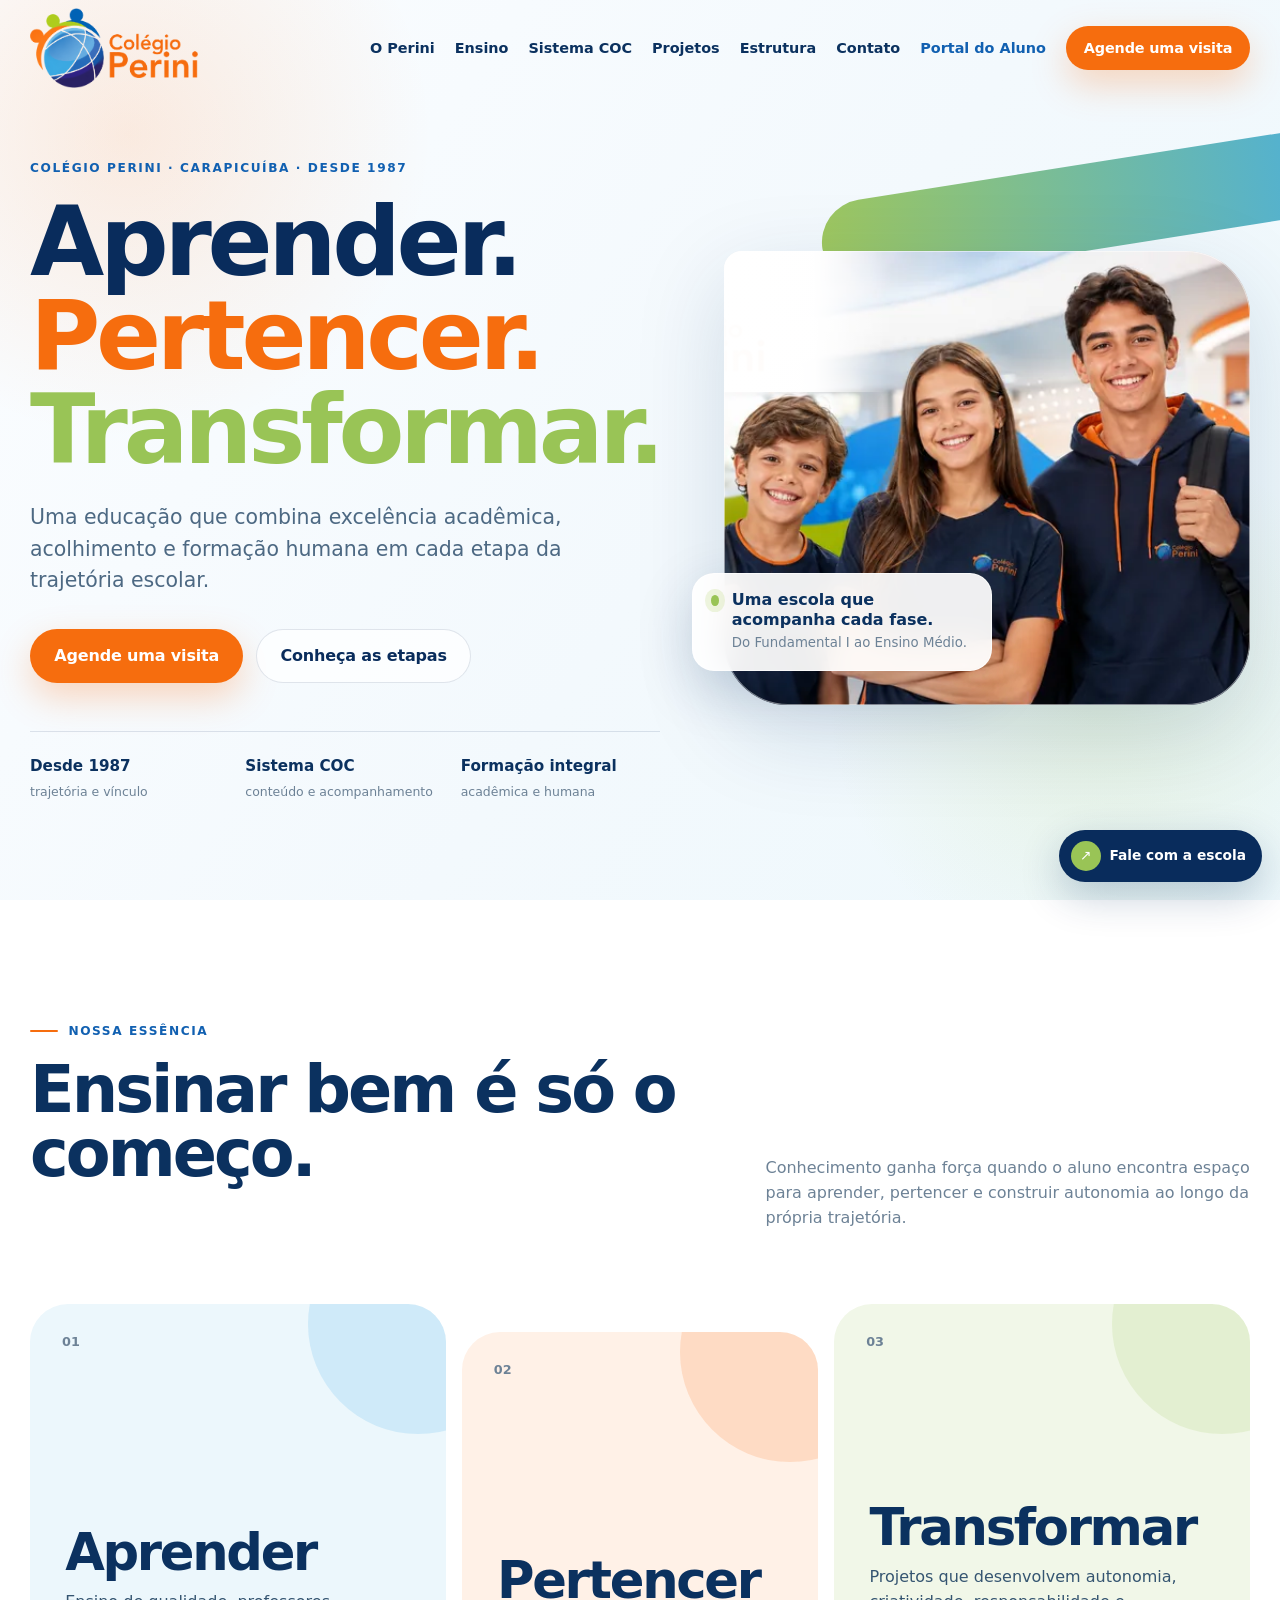
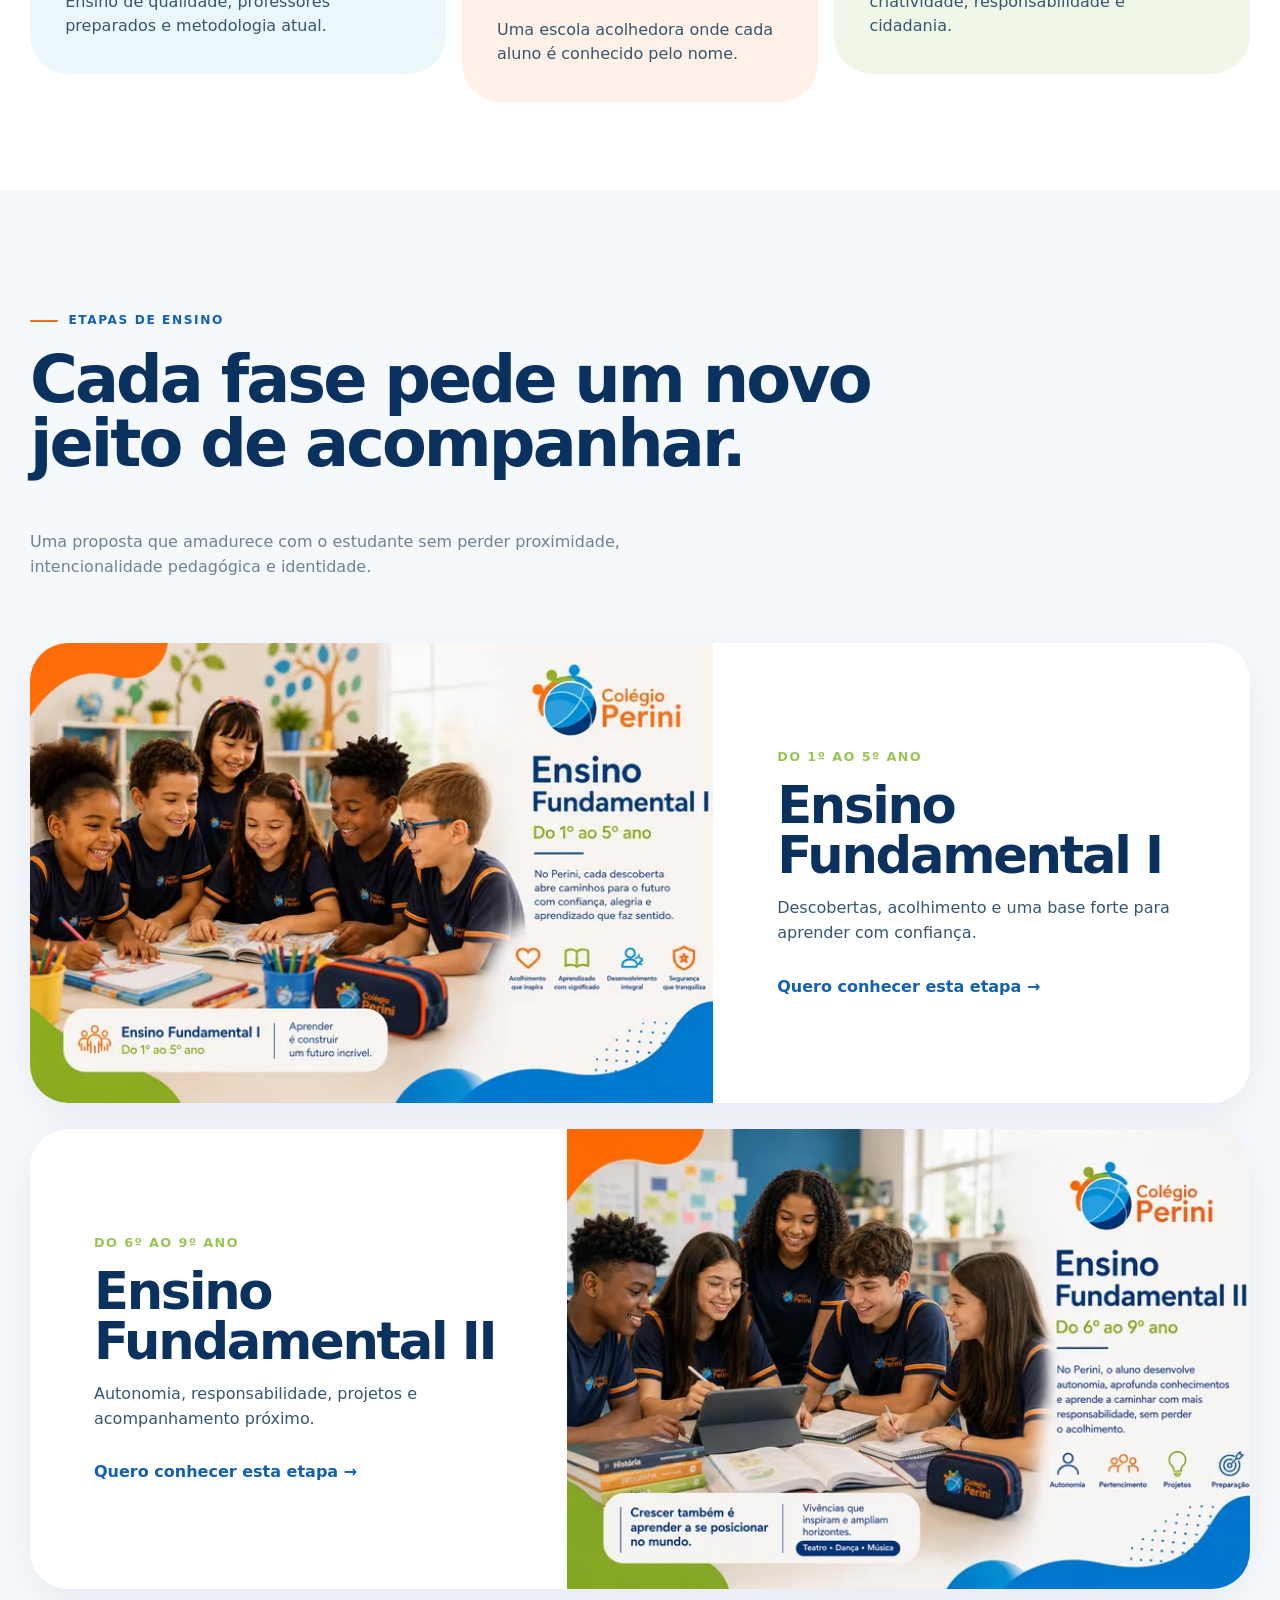
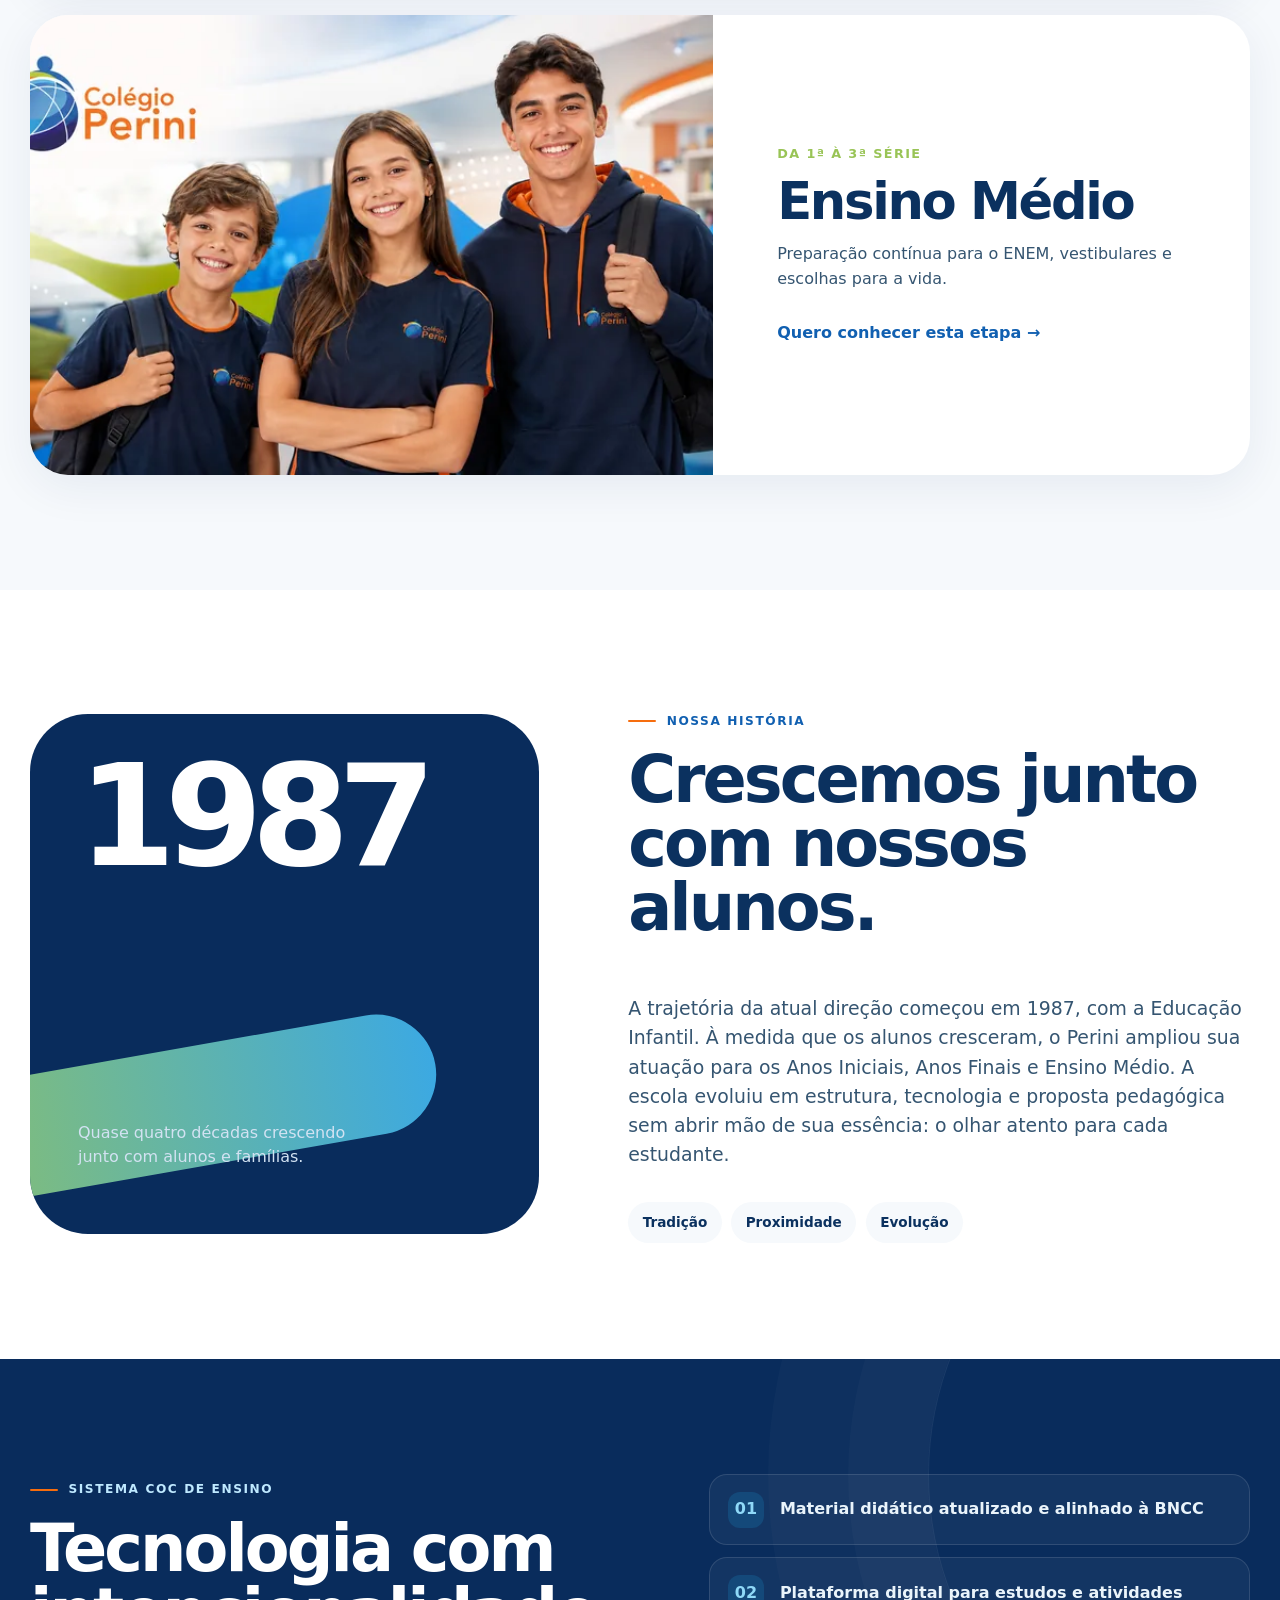
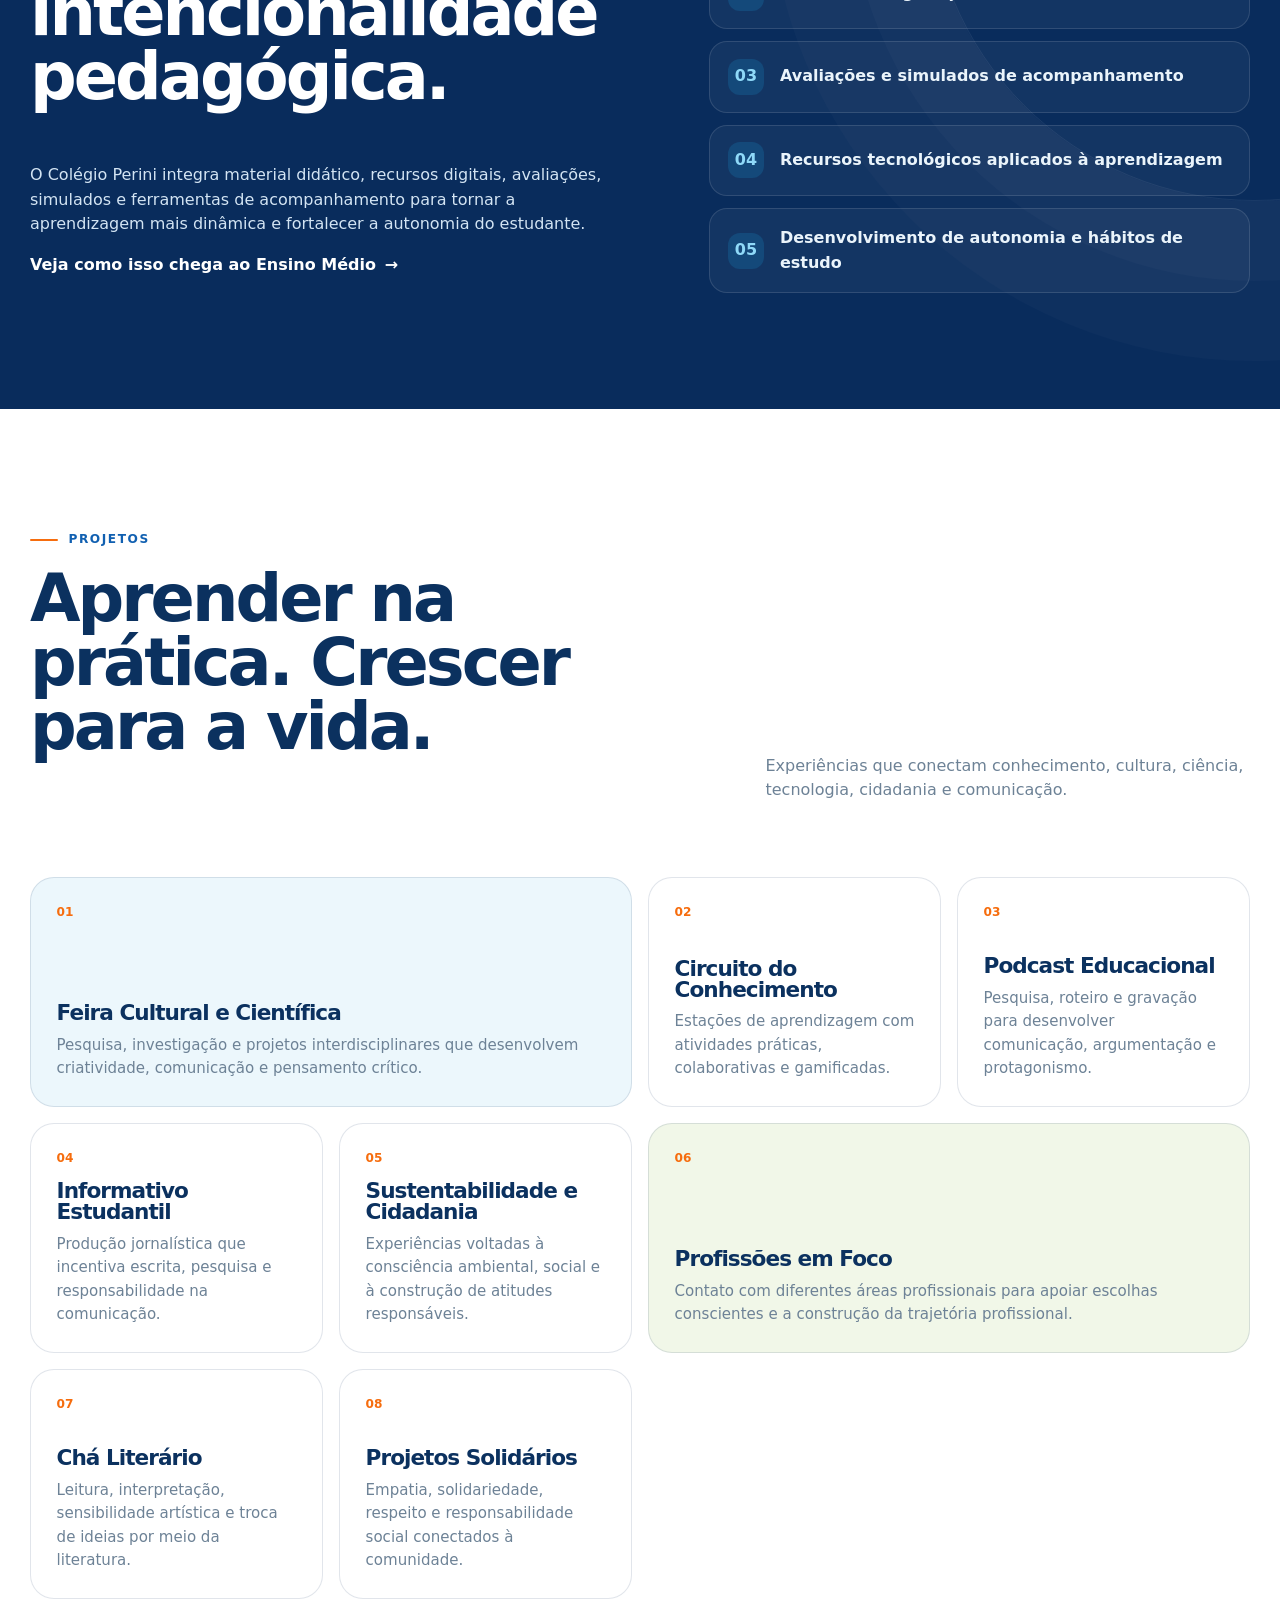
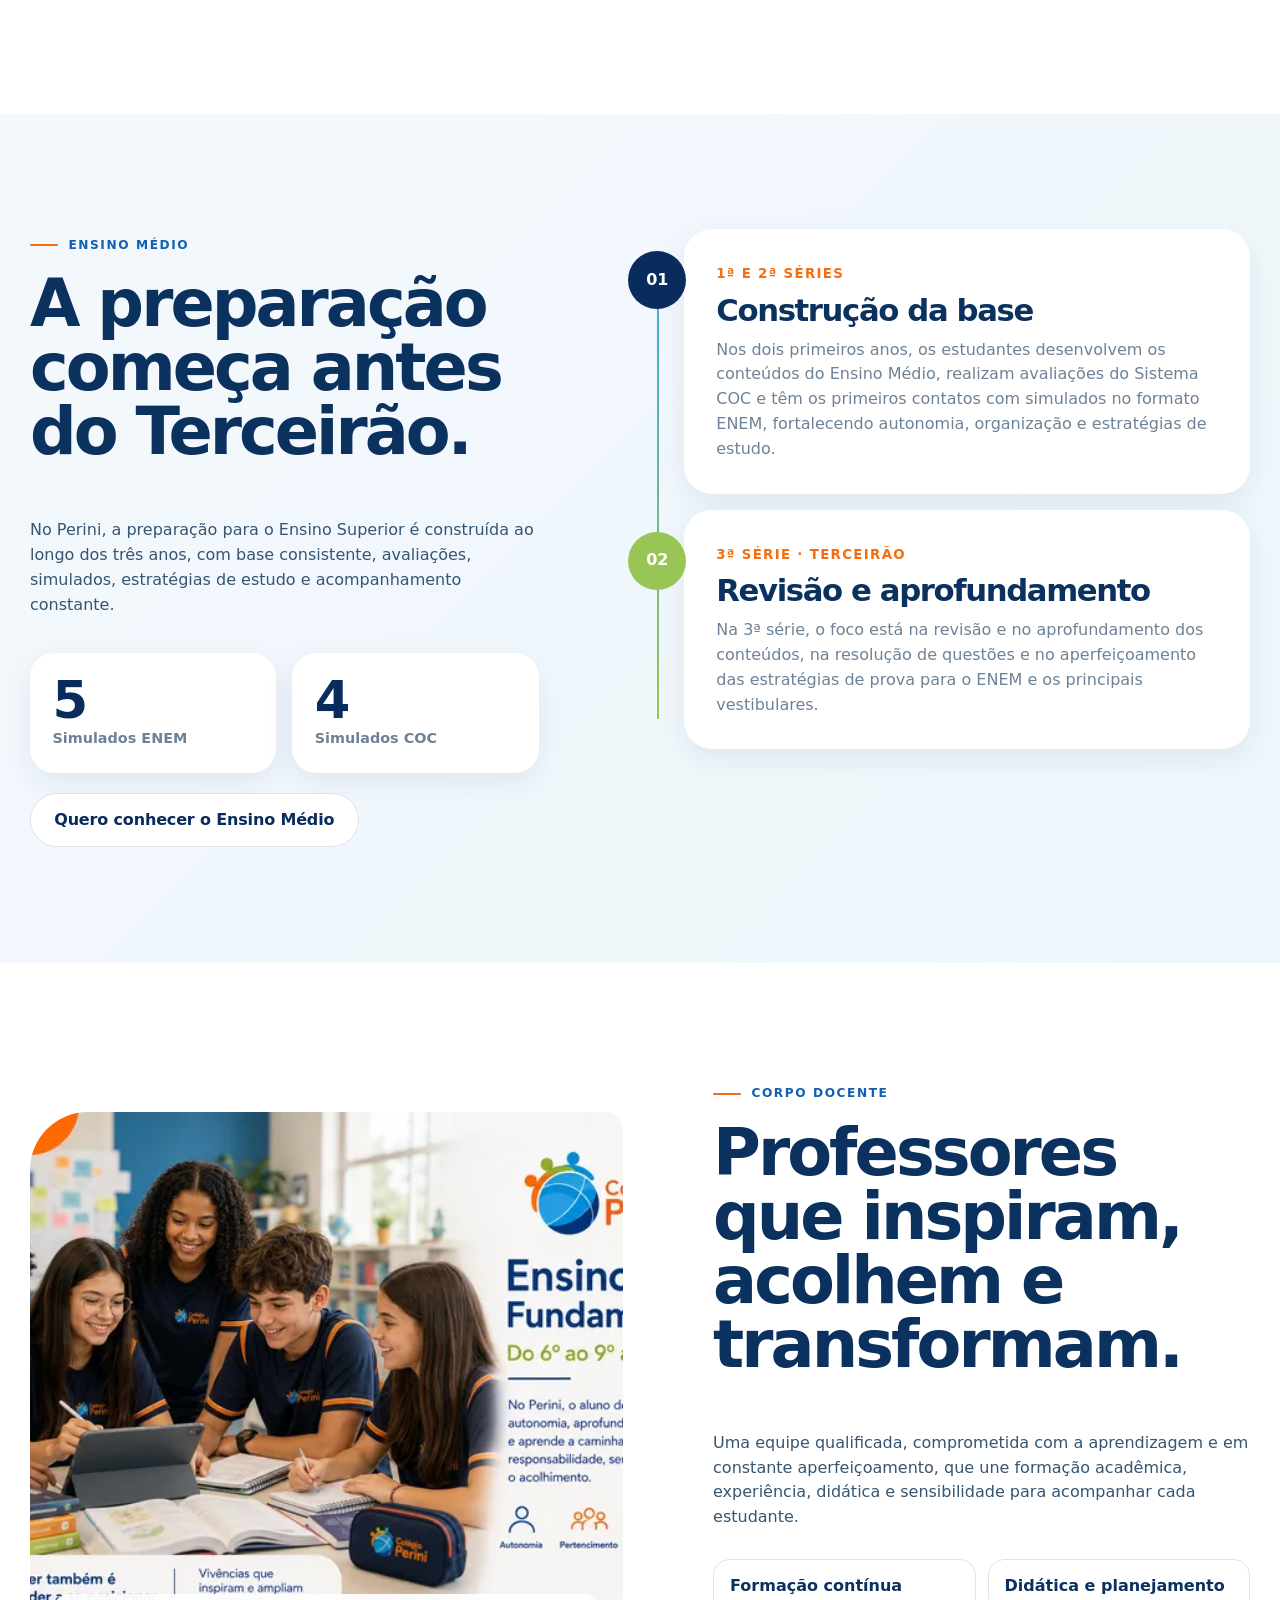
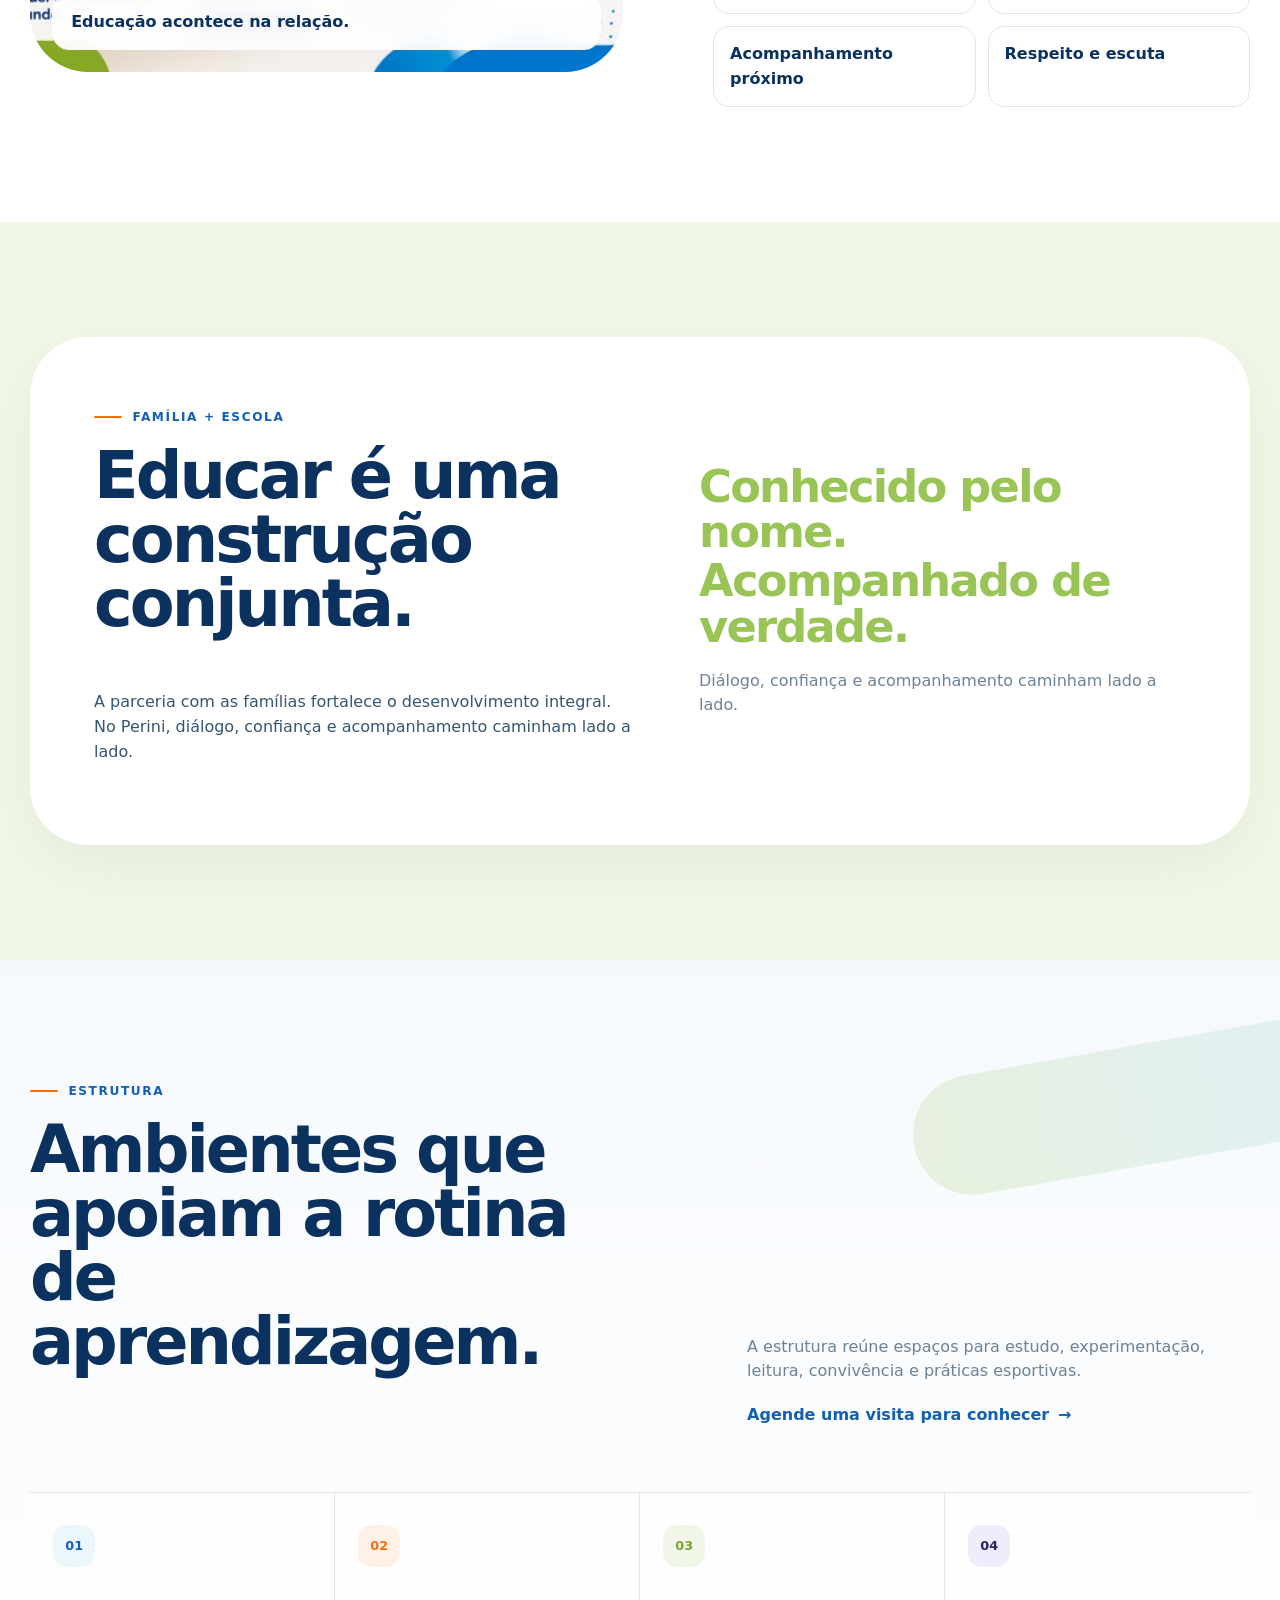
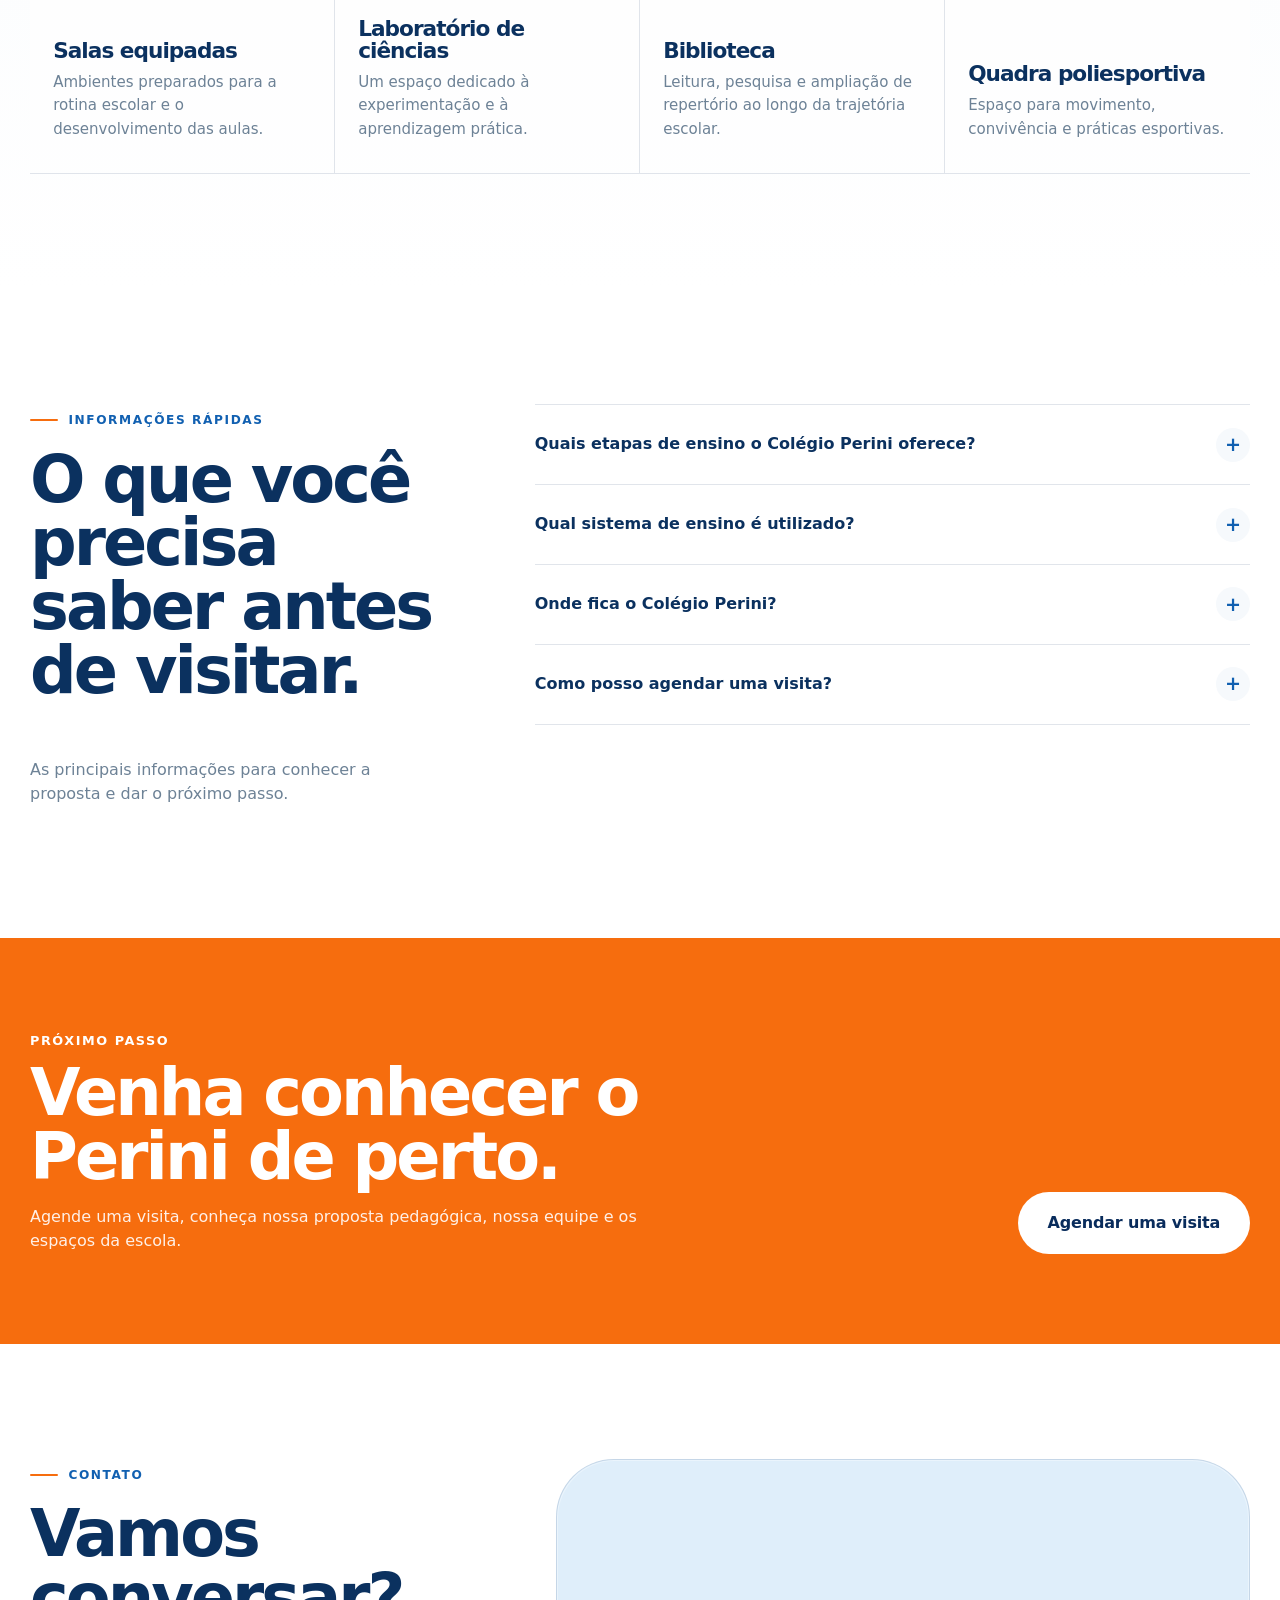
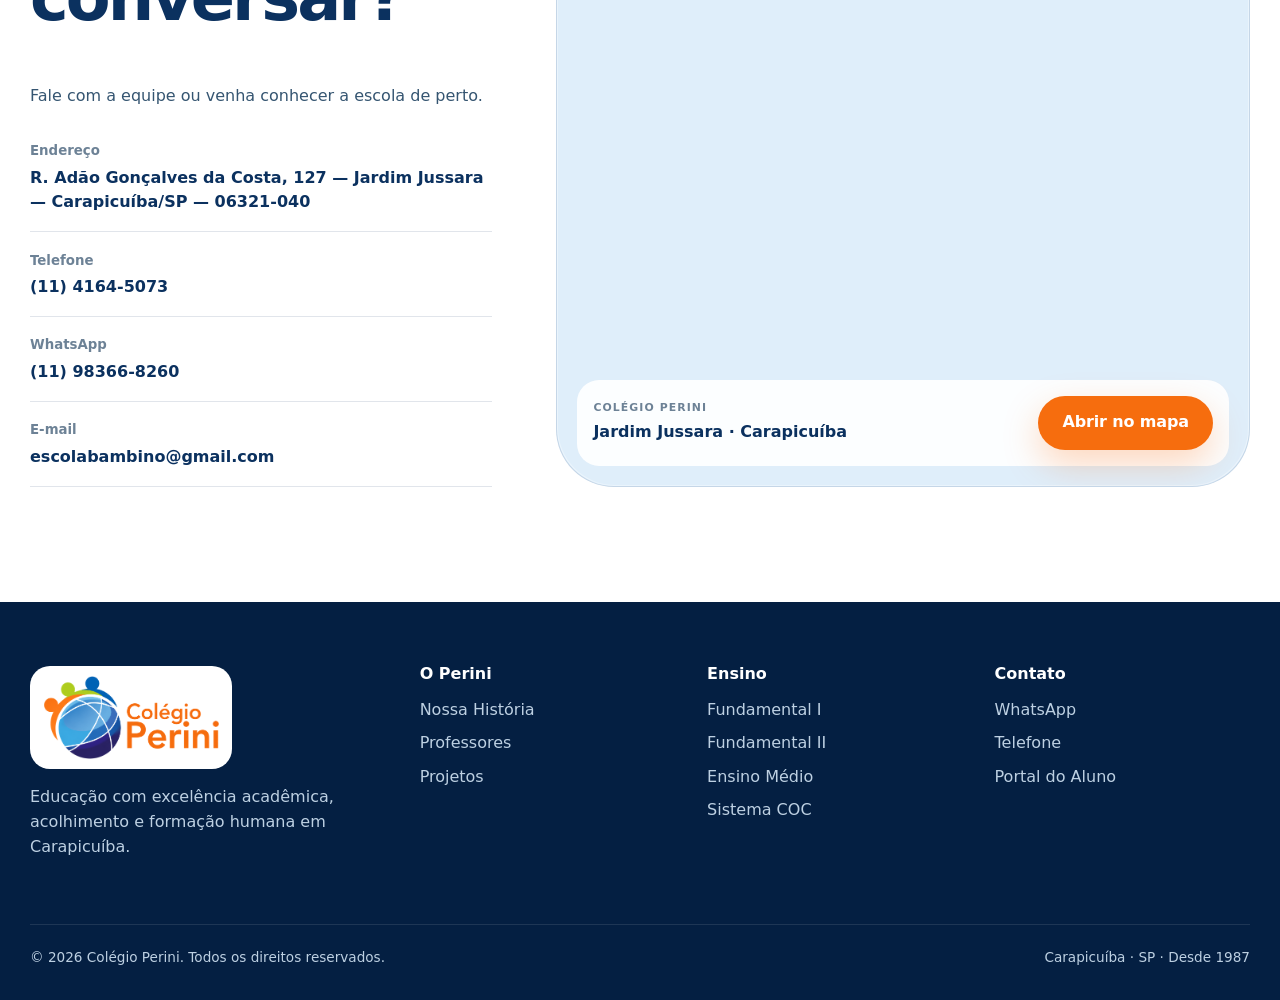
==== index.html @ e0383f25 "Add files via upload" ====
<!doctype html>
<html lang="pt-BR">
<head>
  <meta charset="utf-8">
  <meta name="viewport" content="width=device-width,initial-scale=1,viewport-fit=cover">
  <meta name="color-scheme" content="light">
  <title>Colégio Perini | Escola particular em Carapicuíba</title>
  <meta name="description" content="Colégio Perini em Carapicuíba. Desde 1987, educação com excelência acadêmica, acolhimento, Sistema COC e formação humana do Ensino Fundamental ao Ensino Médio.">
  <meta name="theme-color" content="#0b4e90">
  <meta name="robots" content="index,follow,max-image-preview:large">
  <link rel="canonical" href="https://colegio-perini.vercel.app/">

  <meta property="og:locale" content="pt_BR">
  <meta property="og:type" content="website">
  <meta property="og:site_name" content="Colégio Perini">
  <meta property="og:title" content="Colégio Perini | Aprender. Pertencer. Transformar.">
  <meta property="og:description" content="Excelência acadêmica, acolhimento e formação humana em cada etapa da trajetória escolar.">
  <meta property="og:url" content="https://colegio-perini.vercel.app/">
  <meta property="og:image" content="https://colegio-perini.vercel.app/assets/og/perini-social.jpg">
  <meta property="og:image:width" content="1200">
  <meta property="og:image:height" content="630">
  <meta property="og:image:alt" content="Alunos do Colégio Perini em ambiente escolar">
  <meta name="twitter:card" content="summary_large_image">
  <meta name="twitter:title" content="Colégio Perini | Aprender. Pertencer. Transformar.">
  <meta name="twitter:description" content="Excelência acadêmica, acolhimento e formação humana em Carapicuíba.">
  <meta name="twitter:image" content="https://colegio-perini.vercel.app/assets/og/perini-social.jpg">

  <link rel="icon" type="image/png" sizes="32x32" href="assets/icons/favicon-32.png">
  <link rel="icon" type="image/png" sizes="48x48" href="assets/icons/favicon-48.png">
  <link rel="apple-touch-icon" sizes="180x180" href="assets/icons/apple-touch-icon.png">
  <link rel="manifest" href="manifest.webmanifest">
  <link rel="preload" as="image" href="assets/hero/jornada-perini-1280.webp" imagesrcset="assets/hero/jornada-perini-768.webp 768w, assets/hero/jornada-perini-1280.webp 1280w, assets/hero/jornada-perini.webp 1672w" imagesizes="(max-width: 1080px) 92vw, 48vw">

  <link rel="stylesheet" href="css/tokens.css">
  <link rel="stylesheet" href="css/base.css">
  <link rel="stylesheet" href="css/components.css">
  <link rel="stylesheet" href="css/responsive.css">
</head>
<body>
  <a class="skip-link" href="#conteudo">Pular para o conteúdo</a>
  <div id="campaign-bar" class="campaign" hidden></div>

  <header class="site-header" id="site-header">
    <div class="container nav-shell">
      <a class="brand" href="#inicio" aria-label="Colégio Perini — início">
        <img id="brand-logo" src="assets/brand/logo-colegio-perini-cropped.webp" width="879" height="414" alt="Colégio Perini">
      </a>
      <nav class="desktop-nav" aria-label="Navegação principal">
        <a href="#perini">O Perini</a>
        <a href="#ensino">Ensino</a>
        <a href="#coc">Sistema COC</a>
        <a href="#projetos">Projetos</a>
        <a href="#estrutura">Estrutura</a>
        <a href="#contato">Contato</a>
        <a class="portal-link" data-portal target="_blank" rel="noopener noreferrer" data-track="portal">Portal do Aluno</a>
        <a class="btn btn-primary btn-sm" data-visit-link target="_blank" rel="noopener noreferrer" data-track="visita-header">Agende uma visita</a>
      </nav>
      <button class="menu-toggle" id="menu-toggle" type="button" aria-label="Abrir menu" aria-expanded="false" aria-controls="mobile-menu"><span aria-hidden="true"></span></button>
    </div>
  </header>

  <div class="mobile-menu" id="mobile-menu" role="dialog" aria-modal="true" aria-label="Menu de navegação" aria-hidden="true">
    <div class="mobile-menu-inner">
      <div class="mobile-menu-top">
        <img src="assets/brand/logo-colegio-perini-cropped.webp" width="879" height="414" alt="Colégio Perini">
        <button id="mobile-close" class="mobile-close" type="button" aria-label="Fechar menu">×</button>
      </div>
      <nav aria-label="Navegação mobile">
        <a class="mobile-link" href="#perini">O Perini</a>
        <a class="mobile-link sub" href="#historia">Nossa História</a>
        <a class="mobile-link sub" href="#professores">Professores</a>
        <a class="mobile-link" href="#ensino">Ensino</a>
        <a class="mobile-link sub" href="#ensino">Fundamental I e II</a>
        <a class="mobile-link sub" href="#ensino-medio">Ensino Médio</a>
        <a class="mobile-link" href="#coc">Sistema COC</a>
        <a class="mobile-link" href="#projetos">Projetos</a>
        <a class="mobile-link" href="#estrutura">Estrutura</a>
        <a class="mobile-link" href="#contato">Contato</a>
      </nav>
      <div class="mobile-menu-actions">
        <a class="btn btn-primary" data-visit-link target="_blank" rel="noopener noreferrer" data-track="visita-menu">Agende uma visita</a>
        <a class="btn btn-ghost" data-portal target="_blank" rel="noopener noreferrer" data-track="portal-menu">Portal do Aluno</a>
      </div>
    </div>
  </div>

  <main id="conteudo">
    <section class="hero" id="inicio">
      <div class="hero-bg" aria-hidden="true"></div>
      <div class="container hero-layout">
        <div class="hero-copy" data-reveal>
          <span class="eyebrow" data-hero-eyebrow>Colégio Perini · Carapicuíba · Desde 1987</span>
          <h1 class="hero-title" data-hero-title><span>Aprender.</span><span>Pertencer.</span><span>Transformar.</span></h1>
          <p class="hero-intro" data-hero-text>Uma educação que combina excelência acadêmica, acolhimento e formação humana em cada etapa da trajetória escolar.</p>
          <div class="hero-actions">
            <a class="btn btn-primary" data-visit-link target="_blank" rel="noopener noreferrer" data-track="visita-hero">Agende uma visita</a>
            <a class="btn btn-outline" href="#ensino">Conheça as etapas</a>
          </div>
          <div class="hero-trust" aria-label="Destaques do Colégio Perini">
            <span><b>Desde 1987</b><small>trajetória e vínculo</small></span>
            <span><b>Sistema COC</b><small>conteúdo e acompanhamento</small></span>
            <span><b>Formação integral</b><small>acadêmica e humana</small></span>
          </div>
        </div>
        <div class="hero-visual" data-reveal>
          <div class="hero-image-wrap">
            <img id="hero-image" src="assets/hero/jornada-perini-1280.webp" srcset="assets/hero/jornada-perini-768.webp 768w, assets/hero/jornada-perini-1280.webp 1280w, assets/hero/jornada-perini.webp 1672w" sizes="(max-width: 1080px) 92vw, 48vw" width="1672" height="941" alt="Alunos do Colégio Perini em ambiente escolar" fetchpriority="high" decoding="async">
          </div>
          <div class="hero-note"><span class="dot" aria-hidden="true"></span><div><strong>Uma escola que acompanha cada fase.</strong><small>Do Fundamental I ao Ensino Médio.</small></div></div>
        </div>
      </div>
      <div class="hero-wave" aria-hidden="true"></div>
    </section>

    <section class="section essence" id="perini">
      <div class="container">
        <div class="section-head split-head" data-reveal>
          <div><span class="kicker">Nossa essência</span><h2>Ensinar bem é só o começo.</h2></div>
          <p>Conhecimento ganha força quando o aluno encontra espaço para aprender, pertencer e construir autonomia ao longo da própria trajetória.</p>
        </div>
        <div class="essence-grid" id="pillars-grid"></div>
      </div>
    </section>

    <section class="section stages" id="ensino">
      <div class="container">
        <div class="section-head" data-reveal>
          <span class="kicker">Etapas de ensino</span>
          <h2>Cada fase pede um novo jeito de acompanhar.</h2>
          <p>Uma proposta que amadurece com o estudante sem perder proximidade, intencionalidade pedagógica e identidade.</p>
        </div>
        <div class="stages-grid" id="stages-grid"></div>
      </div>
    </section>

    <section class="section history" id="historia">
      <div class="container history-layout">
        <div class="history-panel" data-reveal>
          <span class="history-year">1987</span>
          <p>Quase quatro décadas crescendo junto com alunos e famílias.</p>
          <div class="history-orbit" aria-hidden="true"></div>
        </div>
        <div class="history-copy" data-reveal>
          <span class="kicker">Nossa história</span>
          <h2 data-history-title>Crescemos junto com nossos alunos.</h2>
          <p data-history-text></p>
          <div class="history-values" aria-label="Valores presentes na trajetória"><span>Tradição</span><span>Proximidade</span><span>Evolução</span></div>
        </div>
      </div>
    </section>

    <section class="section coc" id="coc">
      <div class="container coc-layout">
        <div class="coc-copy" data-reveal>
          <span class="kicker kicker-light">Sistema COC de Ensino</span>
          <h2 data-coc-title>Tecnologia com intencionalidade pedagógica.</h2>
          <p data-coc-text></p>
          <a class="text-link light" href="#ensino-medio">Veja como isso chega ao Ensino Médio <span aria-hidden="true">→</span></a>
        </div>
        <div class="coc-stack" id="coc-items" data-reveal></div>
      </div>
    </section>

    <section class="section projects" id="projetos">
      <div class="container">
        <div class="section-head split-head" data-reveal>
          <div><span class="kicker">Projetos</span><h2>Aprender na prática. Crescer para a vida.</h2></div>
          <p>Experiências que conectam conhecimento, cultura, ciência, tecnologia, cidadania e comunicação.</p>
        </div>
        <div class="projects-grid" id="projects-grid"></div>
      </div>
    </section>

    <section class="section high-school" id="ensino-medio">
      <div class="container hs-layout">
        <div class="hs-intro" data-reveal>
          <span class="kicker">Ensino Médio</span>
          <h2>A preparação começa antes do Terceirão.</h2>
          <p data-highschool-text></p>
          <div class="hs-stats" id="hs-stats"></div>
          <a class="btn btn-outline hs-cta" data-stage-visit="Ensino Médio" target="_blank" rel="noopener noreferrer" data-track="visita-medio">Quero conhecer o Ensino Médio</a>
        </div>
        <div class="hs-path" data-reveal>
          <article><span>01</span><small>1ª e 2ª séries</small><h3>Construção da base</h3><p data-highschool-phase1></p></article>
          <article><span>02</span><small>3ª série · Terceirão</small><h3>Revisão e aprofundamento</h3><p data-highschool-phase2></p></article>
        </div>
      </div>
    </section>

    <section class="section teachers" id="professores">
      <div class="container teachers-layout">
        <div class="teachers-visual" data-reveal>
          <img src="assets/ensino/fundamental-2-720.webp" srcset="assets/ensino/fundamental-2-720.webp 720w, assets/ensino/fundamental-2.webp 1586w" sizes="(max-width:1080px) 92vw, 50vw" width="1586" height="992" alt="Professora acompanhando alunos do Colégio Perini em atividade" loading="lazy" decoding="async">
          <div class="teachers-caption">Educação acontece na relação.</div>
        </div>
        <div class="teachers-copy" data-reveal>
          <span class="kicker">Corpo docente</span>
          <h2 data-teachers-title></h2>
          <p data-teachers-text></p>
          <div class="teacher-items" id="teacher-items"></div>
        </div>
      </div>
    </section>

    <section class="section family">
      <div class="container family-card" data-reveal>
        <div><span class="kicker">Família + escola</span><h2>Educar é uma construção conjunta.</h2><p data-family-text></p></div>
        <div class="family-highlight"><strong>Conhecido pelo nome.</strong><strong>Acompanhado de verdade.</strong><span>Diálogo, confiança e acompanhamento caminham lado a lado.</span></div>
      </div>
    </section>

    <section class="section structure" id="estrutura">
      <div class="container">
        <div class="structure-intro" data-reveal>
          <div><span class="kicker">Estrutura</span><h2 data-structure-title>Ambientes que apoiam a rotina de aprendizagem.</h2></div>
          <div><p data-structure-text></p><a class="text-link" data-visit-link target="_blank" rel="noopener noreferrer" data-track="visita-estrutura">Agende uma visita para conhecer <span aria-hidden="true">→</span></a></div>
        </div>
        <div class="structure-list" id="structure-list"></div>
      </div>
    </section>

    <section class="section faq" id="duvidas">
      <div class="container faq-layout">
        <div class="faq-intro" data-reveal><span class="kicker">Informações rápidas</span><h2>O que você precisa saber antes de visitar.</h2><p>As principais informações para conhecer a proposta e dar o próximo passo.</p></div>
        <div class="faq-list" id="faq-list" data-reveal></div>
      </div>
    </section>

    <section class="final-cta">
      <div class="container final-cta-inner" data-reveal>
        <div><span>Próximo passo</span><h2 data-finalcta-title></h2><p data-finalcta-text></p></div>
        <a class="btn btn-white btn-lg" data-visit-link target="_blank" rel="noopener noreferrer" data-track="visita-final">Agendar uma visita</a>
      </div>
    </section>

    <section class="section contact" id="contato">
      <div class="container contact-layout">
        <div class="contact-copy" data-reveal>
          <span class="kicker">Contato</span>
          <h2>Vamos conversar?</h2>
          <p>Fale com a equipe ou venha conhecer a escola de perto.</p>
          <div class="contact-list">
            <div><small>Endereço</small><span data-address></span></div>
            <div><small>Telefone</small><a data-phone data-track="telefone"><span data-phone-text></span></a></div>
            <div><small>WhatsApp</small><a data-whatsapp target="_blank" rel="noopener noreferrer" data-track="whatsapp-contato"><span data-whatsapp-text></span></a></div>
            <div><small>E-mail</small><a data-email data-track="email"><span data-email-text></span></a></div>
          </div>
        </div>
        <div class="map-panel" data-reveal>
          <iframe id="school-map" title="Mapa com a localização do Colégio Perini" loading="lazy" referrerpolicy="no-referrer-when-downgrade"></iframe>
          <div class="map-panel-bottom"><div><small>Colégio Perini</small><strong>Jardim Jussara · Carapicuíba</strong></div><a class="btn btn-primary" data-maps target="_blank" rel="noopener noreferrer" data-track="mapa">Abrir no mapa</a></div>
        </div>
      </div>
    </section>
  </main>

  <footer class="footer">
    <div class="container footer-grid">
      <div class="footer-brand"><div class="footer-logo-shell"><img src="assets/brand/logo-colegio-perini-cropped.webp" width="879" height="414" alt="Colégio Perini"></div><p>Educação com excelência acadêmica, acolhimento e formação humana em Carapicuíba.</p></div>
      <div><h3>O Perini</h3><a href="#historia">Nossa História</a><a href="#professores">Professores</a><a href="#projetos">Projetos</a></div>
      <div><h3>Ensino</h3><a href="#ensino">Fundamental I</a><a href="#ensino">Fundamental II</a><a href="#ensino-medio">Ensino Médio</a><a href="#coc">Sistema COC</a></div>
      <div><h3>Contato</h3><a data-whatsapp target="_blank" rel="noopener noreferrer" data-track="whatsapp-footer">WhatsApp</a><a data-phone>Telefone</a><a data-portal target="_blank" rel="noopener noreferrer" data-track="portal-footer">Portal do Aluno</a></div>
    </div>
    <div class="container footer-bottom"><span>© <span data-year>2026</span> Colégio Perini. Todos os direitos reservados.</span><span>Carapicuíba · SP · Desde 1987</span></div>
  </footer>

  <a class="whatsapp-float" data-whatsapp target="_blank" rel="noopener noreferrer" aria-label="Falar com o Colégio Perini pelo WhatsApp" data-track="whatsapp-float"><span aria-hidden="true">↗</span><b>Fale com a escola</b></a>
  <div class="mobile-action"><a data-visit-link target="_blank" rel="noopener noreferrer" data-track="visita-mobile">Agende uma visita</a></div>

  <script id="org-schema" type="application/ld+json"></script>
  <script src="js/config.js"></script>
  <script src="js/content.js"></script>
  <script src="js/images.js"></script>
  <script src="js/site.js"></script>
</body>
</html>
---- css/tokens.css ----
:root{
  --blue-950:#092c5c;
  --blue-900:#0b4e90;
  --blue-800:#1160b1;
  --blue-600:#2a8bcb;
  --blue-500:#3ca9e2;
  --purple:#2a2267;
  --orange:#f66d0e;
  --orange-soft:#fff1e7;
  --green:#99c456;
  --green-strong:#78a62f;
  --green-soft:#f1f7e8;
  --ink:#0b315f;
  --text:#355571;
  --muted:#6d8296;
  --white:#fff;
  --surface:#f6f9fc;
  --surface-blue:#ecf7fc;
  --line:rgba(9,44,92,.12);
  --line-dark:rgba(255,255,255,.16);
  --shadow-sm:0 10px 30px rgba(9,44,92,.08);
  --shadow:0 28px 90px rgba(9,44,92,.15);
  --r-sm:14px;
  --r-md:24px;
  --r-lg:38px;
  --r-xl:58px;
  --container:min(1220px,calc(100% - 48px));
  --ease:cubic-bezier(.2,.75,.2,1);
}
---- css/base.css ----
*{box-sizing:border-box}html{scroll-behavior:smooth;scroll-padding-top:90px}body{margin:0;font-family:"Avenir Next",Inter,ui-sans-serif,system-ui,-apple-system,BlinkMacSystemFont,"Segoe UI",sans-serif;color:var(--text);background:#fff;line-height:1.55;-webkit-font-smoothing:antialiased}body.menu-open{overflow:hidden}img{display:block;max-width:100%}a{color:inherit;text-decoration:none}button{font:inherit}h1,h2,h3,p{margin-top:0}h1,h2,h3{font-weight:800;color:var(--ink);letter-spacing:-.045em;line-height:.98}h1{font-size:clamp(4rem,7.5vw,7.4rem)}h2{font-size:clamp(2.45rem,5.1vw,5.15rem)}h3{font-size:clamp(1.45rem,2.4vw,2.35rem)}p{font-size:clamp(1rem,1.25vw,1.13rem)}.container{width:var(--container);margin-inline:auto}.section{padding:clamp(5.3rem,9vw,9rem) 0}.section-head{max-width:860px;margin-bottom:clamp(2.4rem,5vw,4.4rem)}.section-head>p{max-width:680px;color:var(--muted)}.split-head{max-width:none;display:grid;grid-template-columns:1.15fr .85fr;gap:5rem;align-items:end}.split-head>p{margin:0 0 .6rem}.kicker,.eyebrow{display:inline-flex;align-items:center;gap:.65rem;text-transform:uppercase;letter-spacing:.13em;font-weight:900;font-size:.76rem;color:var(--blue-800);margin-bottom:1.1rem}.kicker:before{content:"";width:28px;height:2px;border-radius:99px;background:var(--orange)}.kicker-light{color:#bfe9ff}.btn{display:inline-flex;align-items:center;justify-content:center;min-height:54px;padding:0 1.45rem;border-radius:999px;font-weight:850;letter-spacing:-.01em;border:1px solid transparent;transition:.28s var(--ease)}.btn:hover{transform:translateY(-2px)}.btn-sm{min-height:44px;padding:0 1.05rem;font-size:.9rem}.btn-lg{min-height:62px;padding:0 1.8rem}.btn-primary{background:var(--orange);color:#fff;box-shadow:0 14px 36px rgba(255,105,0,.26)}.btn-primary:hover{box-shadow:0 18px 42px rgba(255,105,0,.32)}.btn-outline{background:rgba(255,255,255,.7);border-color:var(--line);color:var(--blue-950)}.btn-ghost{border-color:var(--line);color:var(--blue-950)}.btn-white{background:#fff;color:var(--blue-950)}.text-link{display:inline-flex;align-items:center;gap:.55rem;font-weight:850;color:var(--blue-800)}.text-link.light{color:#fff}[data-reveal]{opacity:0;transform:translateY(20px);transition:opacity .7s var(--ease),transform .7s var(--ease)}[data-reveal].is-visible{opacity:1;transform:none}.skip-link{position:fixed;left:16px;top:-100px;background:#fff;padding:.8rem 1rem;z-index:9999;border-radius:12px;box-shadow:var(--shadow-sm)}.skip-link:focus{top:16px}@media(prefers-reduced-motion:reduce){*{scroll-behavior:auto!important;animation:none!important;transition:none!important}[data-reveal]{opacity:1;transform:none}}

:where(a,button,summary):focus-visible{outline:3px solid rgba(246,109,14,.38);outline-offset:4px;border-radius:8px}
button{cursor:pointer}
iframe{border:0}
::selection{background:rgba(60,169,226,.22);color:var(--ink)}
---- css/components.css ----
.campaign{position:relative;z-index:1200;background:var(--blue-950);color:#fff;text-align:center;padding:.55rem 1rem;font-size:.9rem}.site-header{position:fixed;inset:0 0 auto;z-index:1100;transition:.3s var(--ease)}.site-header.is-scrolled{background:rgba(255,255,255,.94);backdrop-filter:blur(18px);box-shadow:0 1px 0 var(--line)}.nav-shell{height:96px;display:flex;align-items:center;justify-content:space-between;gap:2rem;transition:.3s var(--ease)}.site-header.is-scrolled .nav-shell{height:76px}.brand img{width:168px;height:auto;max-height:none;object-fit:contain}.desktop-nav{display:flex;align-items:center;gap:1.25rem;font-size:.9rem;font-weight:760;color:var(--ink)}.desktop-nav>a:not(.btn){padding:.4rem 0;position:relative}.desktop-nav>a:not(.btn):after{content:"";position:absolute;height:2px;left:0;right:100%;bottom:0;background:var(--orange);transition:.25s}.desktop-nav>a:not(.btn):hover:after{right:0}.portal-link{color:var(--blue-800)!important}.menu-toggle{display:none;width:46px;height:46px;border:1px solid var(--line);border-radius:50%;background:rgba(255,255,255,.88);align-items:center;justify-content:center;color:var(--ink)}.menu-toggle span,.menu-toggle span:before,.menu-toggle span:after{content:"";display:block;width:21px;height:2px;background:currentColor;position:relative}.menu-toggle span:before,.menu-toggle span:after{position:absolute;left:0}.menu-toggle span:before{top:-7px}.menu-toggle span:after{top:7px}.mobile-menu{position:fixed;inset:0;background:#fff;z-index:1150;transform:translateX(100%);transition:.38s var(--ease);visibility:hidden}.mobile-menu.is-open{transform:none;visibility:visible}.mobile-menu-inner{height:100%;overflow:auto;padding:22px 24px 34px}.mobile-menu-top{display:flex;align-items:center;justify-content:space-between;margin-bottom:1.5rem}.mobile-menu-top img{width:150px;height:auto}.mobile-close{border:0;background:var(--surface);width:44px;height:44px;border-radius:50%;font-size:1.7rem;color:var(--ink)}.mobile-menu nav{display:grid}.mobile-menu nav a{padding:1rem 0;border-bottom:1px solid var(--line);font-size:1.18rem;font-weight:850;color:var(--ink)}.mobile-menu nav a.sub{font-size:.98rem;padding-left:1rem;color:var(--text)}.mobile-menu-actions{display:grid;gap:.75rem;margin-top:1.5rem}
.hero{position:relative;overflow:hidden;min-height:100svh;padding:132px 0 76px;background:linear-gradient(125deg,#fbfdff 0%,#f3f9fd 55%,#edf8fc 100%);display:flex;align-items:center}.hero-bg{position:absolute;inset:0;background:radial-gradient(circle at 10% 15%,rgba(255,105,0,.12),transparent 22%),radial-gradient(circle at 86% 78%,rgba(145,188,31,.12),transparent 21%)}.hero-layout{position:relative;z-index:2;display:grid;grid-template-columns:.88fr 1.12fr;gap:clamp(2rem,5vw,5rem);align-items:center}.hero-copy{max-width:630px}.hero-title{margin-bottom:1.55rem}.hero-title span{display:block}.hero-title span:nth-child(1){color:var(--blue-950)}.hero-title span:nth-child(2){color:var(--orange)}.hero-title span:nth-child(3){color:var(--green)}.hero-intro{font-size:clamp(1.1rem,1.6vw,1.35rem);max-width:590px;color:#4d6983}.hero-actions{display:flex;gap:.8rem;flex-wrap:wrap;margin-top:2rem}.hero-trust{display:grid;grid-template-columns:repeat(3,1fr);gap:1rem;margin-top:3rem;padding-top:1.45rem;border-top:1px solid var(--line)}.hero-trust span{display:grid;gap:.2rem}.hero-trust b{color:var(--ink);font-size:.95rem}.hero-trust small{color:var(--muted);font-size:.78rem}.hero-visual{position:relative}.hero-image-wrap{position:relative;aspect-ratio:1.16/1;border-radius:18px 64px 64px 64px;overflow:hidden;box-shadow:var(--shadow);background:#ddeaf3}.hero-image-wrap img{width:100%;height:100%;object-fit:cover;object-position:66% center;transform:scale(1.02)}.hero-image-wrap:before{content:"";position:absolute;z-index:1;left:0;top:0;width:31%;height:31%;background:linear-gradient(90deg,rgba(255,255,255,.99) 0%,rgba(255,255,255,.96) 55%,rgba(255,255,255,0) 100%);pointer-events:none}.hero-image-wrap:after{content:"";position:absolute;inset:0;border-radius:inherit;box-shadow:inset 0 0 0 1px rgba(255,255,255,.5)}.hero-note{position:absolute;left:-32px;bottom:34px;background:rgba(255,255,255,.93);backdrop-filter:blur(16px);border:1px solid rgba(255,255,255,.7);box-shadow:0 18px 55px rgba(5,46,97,.18);border-radius:22px;padding:1rem 1.15rem;display:flex;gap:.8rem;align-items:flex-start;max-width:300px}.hero-note .dot{width:11px;height:11px;border-radius:50%;background:var(--green);margin-top:.35rem;box-shadow:0 0 0 6px rgba(145,188,31,.14)}.hero-note strong{display:block;color:var(--ink);line-height:1.25}.hero-note small{display:block;color:var(--muted);margin-top:.2rem}.hero-wave{position:absolute;right:-8%;top:18%;width:44%;height:86px;border-radius:999px;background:linear-gradient(90deg,var(--green),var(--blue-500));transform:rotate(-9deg);opacity:.95;z-index:1}
.essence{background:#fff}.essence-grid{display:grid;grid-template-columns:1.05fr .9fr 1.05fr;gap:1rem}.pillar{position:relative;overflow:hidden;min-height:370px;padding:2.2rem;border-radius:var(--r-lg);display:flex;flex-direction:column;justify-content:flex-end}.pillar:before{content:"";position:absolute;width:220px;height:220px;border-radius:50%;right:-82px;top:-90px;opacity:.16}.pillar.aprender{background:var(--surface-blue)}.pillar.aprender:before{background:var(--blue-500)}.pillar.pertencer{background:var(--orange-soft);transform:translateY(28px)}.pillar.pertencer:before{background:var(--orange)}.pillar.transformar{background:var(--green-soft)}.pillar.transformar:before{background:var(--green)}.pillar .num{position:absolute;top:1.7rem;left:2rem;font-weight:900;color:var(--muted);font-size:.8rem}.pillar h3{font-size:clamp(2.3rem,4vw,3.9rem);margin:0 0 .8rem}.pillar p{margin:0;max-width:310px}
.stages{background:var(--surface)}.stages-grid{display:grid;gap:1.6rem}.stage-card{background:#fff;border-radius:var(--r-lg);overflow:hidden;display:grid;grid-template-columns:1.12fr .88fr;min-height:460px;box-shadow:0 12px 46px rgba(5,46,97,.07)}.stage-card:nth-child(even){grid-template-columns:.88fr 1.12fr}.stage-card:nth-child(even) .stage-media{order:2}.stage-media{overflow:hidden}.stage-media img{width:100%;height:100%;object-fit:cover;transition:transform .6s var(--ease)}.stage-card:hover .stage-media img{transform:scale(1.025)}.stage-copy{padding:clamp(2rem,5vw,4.5rem);display:flex;flex-direction:column;justify-content:center}.stage-copy>span{font-size:.8rem;text-transform:uppercase;letter-spacing:.11em;font-weight:900;color:var(--green)}.stage-copy h3{font-size:clamp(2rem,4vw,3.7rem);margin:.8rem 0 1rem}.stage-copy p{color:var(--text);max-width:470px}.stage-copy a{font-weight:850;color:var(--blue-800);margin-top:.8rem}
.history{overflow:hidden}.history-layout{display:grid;grid-template-columns:.9fr 1.1fr;gap:clamp(3rem,7vw,7rem);align-items:center}.history-panel{min-height:520px;border-radius:var(--r-xl);padding:3rem;background:var(--blue-950);color:#fff;display:flex;flex-direction:column;justify-content:space-between;position:relative;overflow:hidden}.history-year{font-weight:900;font-size:clamp(5.5rem,11vw,9.5rem);line-height:.78;letter-spacing:-.08em}.history-panel p{max-width:300px;color:#d2e2f2;position:relative;z-index:2}.history-orbit{position:absolute;width:620px;height:120px;border-radius:999px;background:linear-gradient(90deg,var(--green),var(--blue-500));left:-210px;bottom:56px;transform:rotate(-10deg)}.history-copy>p{font-size:1.18rem}.history-values{display:flex;flex-wrap:wrap;gap:.6rem;margin-top:2rem}.history-values span{padding:.65rem .9rem;border-radius:999px;background:var(--surface);color:var(--ink);font-weight:800;font-size:.85rem}
.coc{background:var(--blue-950);color:#d3e4f3;position:relative;overflow:hidden}.coc:after{content:"";position:absolute;width:650px;height:650px;border:1px solid rgba(255,255,255,.07);border-radius:50%;right:-300px;top:-210px;box-shadow:0 0 0 80px rgba(255,255,255,.02),0 0 0 160px rgba(255,255,255,.018)}.coc h2{color:#fff}.coc-layout{position:relative;z-index:2;display:grid;grid-template-columns:1.05fr .95fr;gap:5rem}.coc-copy p{max-width:620px}.coc-stack{display:grid;gap:.75rem}.coc-item{display:grid;grid-template-columns:auto 1fr;gap:1rem;align-items:center;padding:1.05rem 1.15rem;border-radius:18px;border:1px solid rgba(255,255,255,.12);background:rgba(255,255,255,.045)}.coc-item b{width:36px;height:36px;border-radius:12px;background:rgba(22,167,227,.18);display:grid;place-items:center;color:#8fd9f8}.coc-item span{font-weight:720;color:#eaf4fb}
.projects{background:#fff}.projects-grid{display:grid;grid-template-columns:repeat(12,1fr);gap:1rem}.project-card{border:1px solid var(--line);border-radius:var(--r-md);padding:1.6rem;min-height:230px;display:flex;flex-direction:column;transition:.28s var(--ease);background:#fff}.project-card:nth-child(1),.project-card:nth-child(6){grid-column:span 6}.project-card:nth-child(2),.project-card:nth-child(3),.project-card:nth-child(4),.project-card:nth-child(5),.project-card:nth-child(7),.project-card:nth-child(8){grid-column:span 3}.project-card:hover{transform:translateY(-5px);box-shadow:var(--shadow-sm)}.project-card .project-num{font-size:.76rem;font-weight:900;color:var(--orange)}.project-card h3{font-size:1.35rem;margin:auto 0 .65rem}.project-card p{font-size:.94rem;color:var(--muted);margin:0}.project-card:nth-child(1){background:var(--surface-blue)}.project-card:nth-child(6){background:var(--green-soft)}
.high-school{background:linear-gradient(135deg,#f4f8fd,#edf7fb)}.hs-layout{display:grid;grid-template-columns:.9fr 1.1fr;gap:clamp(3rem,7vw,6rem);align-items:start}.hs-intro p{max-width:600px}.hs-stats{display:grid;grid-template-columns:1fr 1fr;gap:1rem;margin-top:2.2rem}.hs-stat{background:#fff;border-radius:24px;padding:1.4rem;box-shadow:var(--shadow-sm)}.hs-stat strong{display:block;font-size:3.2rem;color:var(--blue-950);line-height:1}.hs-stat span{font-weight:800;color:var(--muted);font-size:.9rem}.hs-path{display:grid;gap:1rem;position:relative}.hs-path:before{content:"";position:absolute;left:29px;top:30px;bottom:30px;width:2px;background:linear-gradient(var(--blue-500),var(--green))}.hs-path article{position:relative;margin-left:56px;background:#fff;border-radius:28px;padding:2rem;box-shadow:var(--shadow-sm)}.hs-path article>span{position:absolute;left:-56px;top:22px;width:58px;height:58px;border-radius:50%;background:var(--blue-950);color:#fff;display:grid;place-items:center;font-weight:900}.hs-path article:nth-child(2)>span{background:var(--green)}.hs-path small{font-weight:900;text-transform:uppercase;letter-spacing:.1em;color:var(--orange)}.hs-path h3{margin:.55rem 0 .8rem}.hs-path p{margin:0;color:var(--muted)}
.teachers{background:#fff}.teachers-layout{display:grid;grid-template-columns:1.05fr .95fr;gap:clamp(3rem,7vw,6rem);align-items:center}.teachers-visual{position:relative;border-radius:var(--r-xl) 18px var(--r-xl) var(--r-xl);overflow:hidden;min-height:560px}.teachers-visual img{width:100%;height:100%;object-fit:cover;position:absolute;inset:0}.teachers-caption{position:absolute;left:22px;right:22px;bottom:22px;background:rgba(255,255,255,.92);backdrop-filter:blur(14px);padding:1rem 1.2rem;border-radius:18px;font-weight:900;color:var(--ink)}.teacher-items{display:grid;grid-template-columns:1fr 1fr;gap:.75rem;margin-top:1.8rem}.teacher-item{border:1px solid var(--line);border-radius:16px;padding:.9rem 1rem;font-weight:800;color:var(--ink)}
.family{background:var(--green-soft)}.family-card{background:#fff;border-radius:var(--r-xl);padding:clamp(2.2rem,5vw,4.5rem);display:grid;grid-template-columns:1fr .9fr;gap:4rem;align-items:center;box-shadow:0 20px 60px rgba(85,110,24,.08)}.family-highlight{display:grid;gap:.2rem}.family-highlight strong{font-size:clamp(2rem,3.5vw,3.5rem);line-height:1.02;color:var(--green);letter-spacing:-.04em}.family-highlight span{margin-top:1rem;color:var(--muted)}
.structure{background:var(--surface)}.structure-grid{display:grid;grid-template-columns:1.3fr .7fr;gap:1rem}.structure-main{min-height:560px;position:relative;overflow:hidden;border-radius:var(--r-xl);background:var(--blue-950)}.structure-main img{position:absolute;inset:0;width:100%;height:100%;object-fit:cover;object-position:67% center}.structure-main:after{content:"";position:absolute;inset:0;background:linear-gradient(180deg,transparent 20%,rgba(5,46,97,.88) 100%)}.structure-main>div{position:absolute;z-index:2;left:2rem;right:2rem;bottom:2rem;color:#fff}.structure-main h3{color:#fff;margin:.5rem 0 1.2rem}.structure-main span{font-size:.8rem;text-transform:uppercase;letter-spacing:.1em;font-weight:900;color:#bfe9ff}.structure-side{display:grid;gap:1rem}.structure-side article{border-radius:var(--r-lg);padding:2rem;background:#fff;display:flex;flex-direction:column;justify-content:end}.structure-side article:first-child{background:var(--orange-soft)}.structure-side article:last-child{background:var(--surface-blue)}.structure-side b{font-size:1.35rem;color:var(--ink)}.structure-side p{color:var(--muted);margin:.6rem 0 0}
.final-cta{background:var(--orange);color:#fff;padding:clamp(4rem,7vw,6rem) 0}.final-cta-inner{display:flex;align-items:end;justify-content:space-between;gap:3rem}.final-cta span{font-size:.8rem;text-transform:uppercase;letter-spacing:.12em;font-weight:900}.final-cta h2{color:#fff;max-width:760px;margin:.5rem 0 1rem}.final-cta p{color:#fff0e7;max-width:620px;margin-bottom:0}
.contact{background:#fff}.contact-layout{display:grid;grid-template-columns:.8fr 1.2fr;gap:4rem;align-items:stretch}.contact-list{display:grid;gap:1.15rem;margin-top:2rem}.contact-list div{padding-bottom:1rem;border-bottom:1px solid var(--line)}.contact-list small{display:block;color:var(--muted);font-weight:700;margin-bottom:.25rem}.contact-list a,.contact-list span{font-weight:850;color:var(--ink)}.map-panel{min-height:480px;border-radius:var(--r-xl);background:linear-gradient(145deg,#dff1fb,#eef7f9);position:relative;overflow:hidden;padding:2rem;display:flex;flex-direction:column;justify-content:space-between}.map-art{position:absolute;inset:0}.map-pin{position:absolute;left:57%;top:44%;width:38px;height:38px;border-radius:50% 50% 50% 0;transform:rotate(-45deg);background:var(--orange);color:transparent;box-shadow:0 10px 30px rgba(255,105,0,.25)}.map-line{position:absolute;border:4px solid rgba(7,86,156,.18);border-radius:50%}.line-a{width:120%;height:44%;left:-20%;top:15%;transform:rotate(8deg)}.line-b{width:90%;height:35%;left:22%;top:52%;transform:rotate(-12deg);border-color:rgba(145,188,31,.24)}.line-c{width:60%;height:70%;left:4%;top:24%;transform:rotate(28deg);border-color:rgba(255,105,0,.14)}.map-panel-bottom{position:relative;z-index:2;background:rgba(255,255,255,.9);backdrop-filter:blur(12px);border-radius:22px;padding:1rem;display:flex;align-items:center;justify-content:space-between;gap:1rem}.map-panel-bottom strong{color:var(--ink)}
.footer{background:#041f42;color:#bdd0e2;padding:4rem 0 2rem}.footer-grid{display:grid;grid-template-columns:1.4fr repeat(3,1fr);gap:2rem}.footer-brand img{width:190px;height:auto;filter:brightness(0) invert(1);opacity:.95}.footer-brand p{max-width:360px;color:#bdd0e2}.footer h3{color:#fff;font-size:1rem;letter-spacing:0;margin-bottom:1rem}.footer a{display:block;margin:.55rem 0;color:#bdd0e2}.footer-bottom{margin-top:3rem;padding-top:1.4rem;border-top:1px solid rgba(255,255,255,.1);display:flex;justify-content:space-between;gap:1rem;font-size:.85rem}.whatsapp-float{position:fixed;right:18px;bottom:18px;z-index:1000;background:var(--blue-950);color:#fff;border-radius:999px;padding:.7rem 1rem .7rem .75rem;display:flex;align-items:center;gap:.55rem;box-shadow:0 14px 40px rgba(5,46,97,.24);font-size:.86rem}.whatsapp-float span{width:30px;height:30px;border-radius:50%;display:grid;place-items:center;background:var(--green)}.mobile-action{display:none}

/* Produção v1.2 — estrutura, FAQ, mapa e refinamentos */
.hs-cta{margin-top:1.25rem;background:#fff}
.structure{background:linear-gradient(180deg,var(--surface) 0%,#fff 100%);position:relative;overflow:hidden}
.structure:before{content:"";position:absolute;width:520px;height:120px;border-radius:999px;background:linear-gradient(90deg,rgba(153,196,86,.18),rgba(60,169,226,.12));right:-150px;top:80px;transform:rotate(-10deg)}
.structure-intro{position:relative;display:grid;grid-template-columns:1.1fr .9fr;gap:clamp(3rem,8vw,7rem);align-items:end;margin-bottom:clamp(2.4rem,5vw,4rem)}
.structure-intro p{color:var(--muted);max-width:560px;margin-bottom:1.2rem}
.structure-list{position:relative;display:grid;grid-template-columns:repeat(4,1fr);border-top:1px solid var(--line);border-bottom:1px solid var(--line)}
.structure-item{min-height:280px;padding:2rem 1.45rem;display:flex;flex-direction:column;border-right:1px solid var(--line);background:rgba(255,255,255,.7);transition:.28s var(--ease)}
.structure-item:last-child{border-right:0}
.structure-item:hover{background:#fff;transform:translateY(-4px);box-shadow:var(--shadow-sm);z-index:2}
.structure-index{width:42px;height:42px;border-radius:14px;display:grid;place-items:center;background:var(--surface-blue);color:var(--blue-800);font-weight:900;font-size:.8rem}
.structure-item:nth-child(2) .structure-index{background:var(--orange-soft);color:var(--orange)}
.structure-item:nth-child(3) .structure-index{background:var(--green-soft);color:var(--green-strong)}
.structure-item:nth-child(4) .structure-index{background:#efecfb;color:var(--purple)}
.structure-item h3{font-size:1.35rem;margin:auto 0 .65rem}
.structure-item p{font-size:.94rem;color:var(--muted);margin:0}
.faq{background:#fff}
.faq-layout{display:grid;grid-template-columns:.72fr 1.28fr;gap:clamp(3rem,8vw,7rem);align-items:start}
.faq-intro{position:sticky;top:120px}
.faq-intro p{max-width:430px;color:var(--muted)}
.faq-list{border-top:1px solid var(--line)}
.faq-item{border-bottom:1px solid var(--line)}
.faq-item summary{list-style:none;display:grid;grid-template-columns:1fr auto;align-items:center;gap:1.5rem;padding:1.4rem 0;font-weight:850;color:var(--ink);cursor:pointer}
.faq-item summary::-webkit-details-marker{display:none}
.faq-item summary:after{content:"+";width:34px;height:34px;border-radius:50%;display:grid;place-items:center;background:var(--surface);color:var(--blue-800);font-size:1.2rem;transition:.25s var(--ease)}
.faq-item[open] summary:after{content:"–";background:var(--orange-soft);color:var(--orange)}
.faq-answer{padding:0 3.5rem 1.5rem 0;color:var(--muted);max-width:760px}
.map-panel{padding:0!important;background:#dfeefa!important;min-height:500px!important;display:block!important;border:1px solid var(--line)}
.map-panel iframe{position:absolute;inset:0;width:100%;height:100%;filter:saturate(.88) contrast(.98)}
.map-panel:after{content:"";position:absolute;inset:0;pointer-events:none;box-shadow:inset 0 0 0 1px rgba(255,255,255,.35);border-radius:inherit}
.map-panel-bottom{position:absolute!important;left:20px;right:20px;bottom:20px!important;z-index:3!important}
.map-panel-bottom>div{display:grid;gap:.2rem}
.map-panel-bottom small{text-transform:uppercase;letter-spacing:.1em;font-size:.68rem;color:var(--muted);font-weight:900}
.footer-logo-shell{display:inline-flex;background:#fff;border-radius:20px;padding:.65rem .85rem;margin-bottom:1rem}
.footer-brand .footer-logo-shell img{width:175px;height:auto!important;filter:none!important;opacity:1!important}
.footer a:hover{color:#fff}
.campaign a{text-decoration:underline;text-underline-offset:3px;font-weight:800}
.site-header.campaign-offset{top:36px}
body.campaign-active .hero{padding-top:168px}
---- css/responsive.css ----
@media(max-width:1080px){.desktop-nav{display:none}.menu-toggle{display:flex}.hero-layout,.history-layout,.coc-layout,.hs-layout,.teachers-layout,.family-card,.contact-layout{grid-template-columns:1fr}.hero{min-height:auto;padding-top:120px}.hero-copy{max-width:760px}.hero-visual{max-width:840px}.hero-wave{display:none}.split-head{grid-template-columns:1fr;gap:1rem}.essence-grid{grid-template-columns:1fr 1fr}.pillar.transformar{grid-column:1/-1}.stage-card,.stage-card:nth-child(even){grid-template-columns:1fr}.stage-card:nth-child(even) .stage-media{order:0}.stage-media{min-height:380px}.projects-grid .project-card{grid-column:span 6}.structure-grid{grid-template-columns:1fr}.structure-side{grid-template-columns:1fr 1fr}.footer-grid{grid-template-columns:1fr 1fr}}
@media(max-width:720px){:root{--container:min(100% - 28px,1220px)}html{scroll-padding-top:72px}body{padding-bottom:68px}.nav-shell{height:76px}.site-header.is-scrolled .nav-shell{height:68px}.brand img{width:140px;height:auto}.hero{padding:102px 0 44px}.hero-layout{gap:2rem}.hero-title{font-size:clamp(3.15rem,14.35vw,4.4rem);letter-spacing:-.055em}.hero-intro{font-size:1rem}.hero-actions{display:grid}.hero-actions .btn{width:100%}.hero-trust{grid-template-columns:1fr;gap:.7rem}.hero-trust span{grid-template-columns:110px 1fr;align-items:center}.hero-image-wrap{aspect-ratio:4/3;border-radius:12px 34px 34px 34px}.hero-image-wrap:before{width:36%;height:28%}.hero-note{position:relative;left:auto;bottom:auto;margin:-18px 12px 0;max-width:none}.section{padding:4.5rem 0}.section-head{margin-bottom:2rem}.essence-grid{grid-template-columns:1fr}.pillar{min-height:280px}.pillar.pertencer{transform:none}.pillar.transformar{grid-column:auto}.stage-media{min-height:260px}.stage-copy{padding:1.65rem}.history-panel{min-height:390px;border-radius:38px}.history-year{font-size:6.4rem}.coc-layout{gap:2.4rem}.projects-grid{grid-template-columns:1fr}.projects-grid .project-card{grid-column:auto!important;min-height:auto}.hs-stats{grid-template-columns:1fr 1fr}.hs-path article{margin-left:48px;padding:1.45rem}.hs-path article>span{left:-48px;width:48px;height:48px}.teachers-visual{min-height:350px;border-radius:38px 12px 38px 38px}.teacher-items{grid-template-columns:1fr}.family-card{padding:1.5rem;border-radius:34px}.structure-main{min-height:410px;border-radius:38px}.structure-side{grid-template-columns:1fr}.final-cta-inner{display:grid;align-items:start}.final-cta-inner .btn{width:100%}.map-panel{min-height:360px;border-radius:36px}.map-panel-bottom{display:grid}.footer-grid{grid-template-columns:1fr}.footer-bottom{flex-direction:column}.whatsapp-float{display:none}.mobile-action{display:block;position:fixed;left:0;right:0;bottom:0;z-index:1050;padding:8px 12px calc(8px + env(safe-area-inset-bottom));background:rgba(255,255,255,.92);backdrop-filter:blur(12px);border-top:1px solid var(--line);opacity:0;transform:translateY(calc(100% + 12px));pointer-events:none;transition:opacity .25s var(--ease),transform .25s var(--ease)}.mobile-action.is-visible{opacity:1;transform:none;pointer-events:auto}.mobile-action a{display:flex;min-height:50px;align-items:center;justify-content:center;background:var(--orange);color:#fff;border-radius:999px;font-weight:900}}
@media(max-width:1080px){.structure-intro,.faq-layout{grid-template-columns:1fr}.structure-list{grid-template-columns:1fr 1fr}.structure-item:nth-child(2){border-right:0}.structure-item:nth-child(-n+2){border-bottom:1px solid var(--line)}.faq-intro{position:static}.site-header.campaign-offset{top:0}body.campaign-active .hero{padding-top:132px}}
@media(max-width:720px){.structure-intro{gap:1rem}.structure-list{grid-template-columns:1fr;border:1px solid var(--line);border-radius:28px;overflow:hidden}.structure-item{min-height:220px;border-right:0;border-bottom:1px solid var(--line)!important;padding:1.5rem}.structure-item:last-child{border-bottom:0!important}.faq-item summary{padding:1.15rem 0;font-size:.98rem}.faq-answer{padding-right:0}.map-panel{min-height:430px!important}.map-panel-bottom{left:12px;right:12px;bottom:12px!important}.footer-logo-shell{border-radius:16px}.footer-brand .footer-logo-shell img{width:155px}}
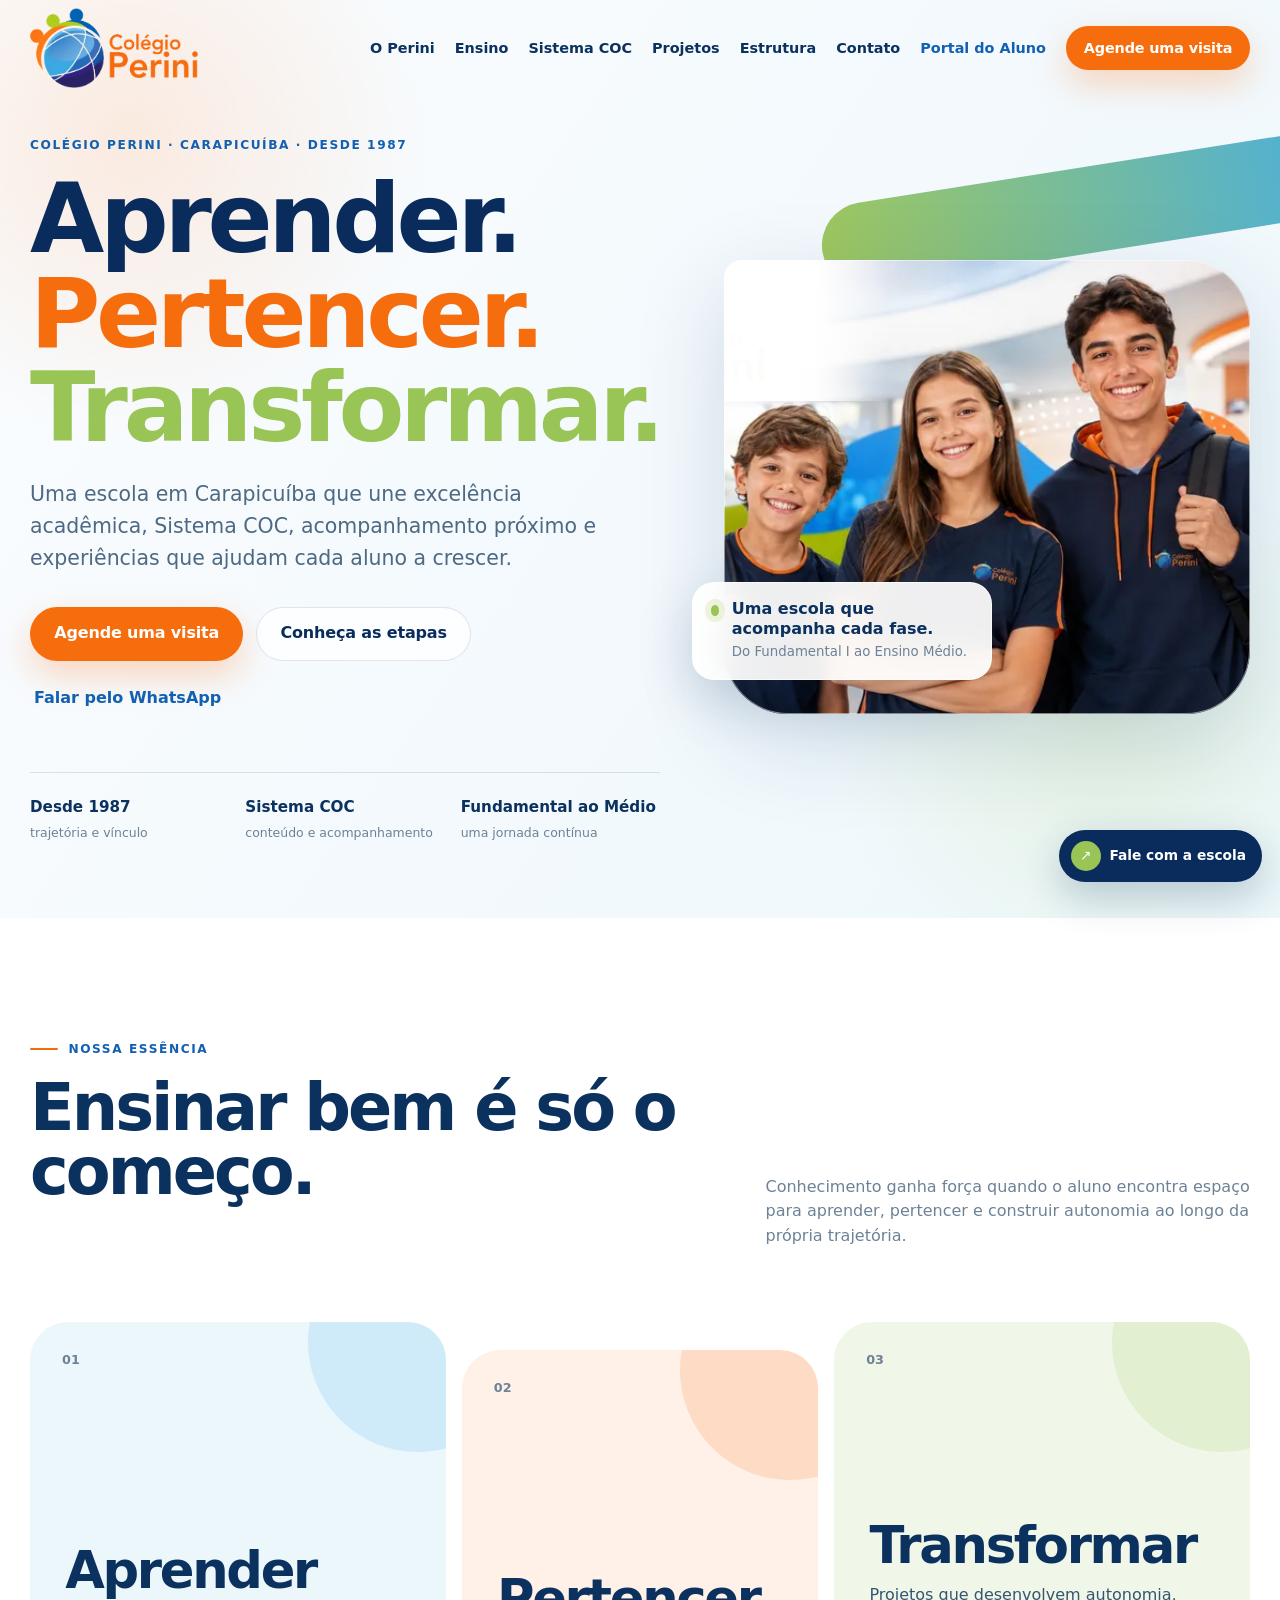
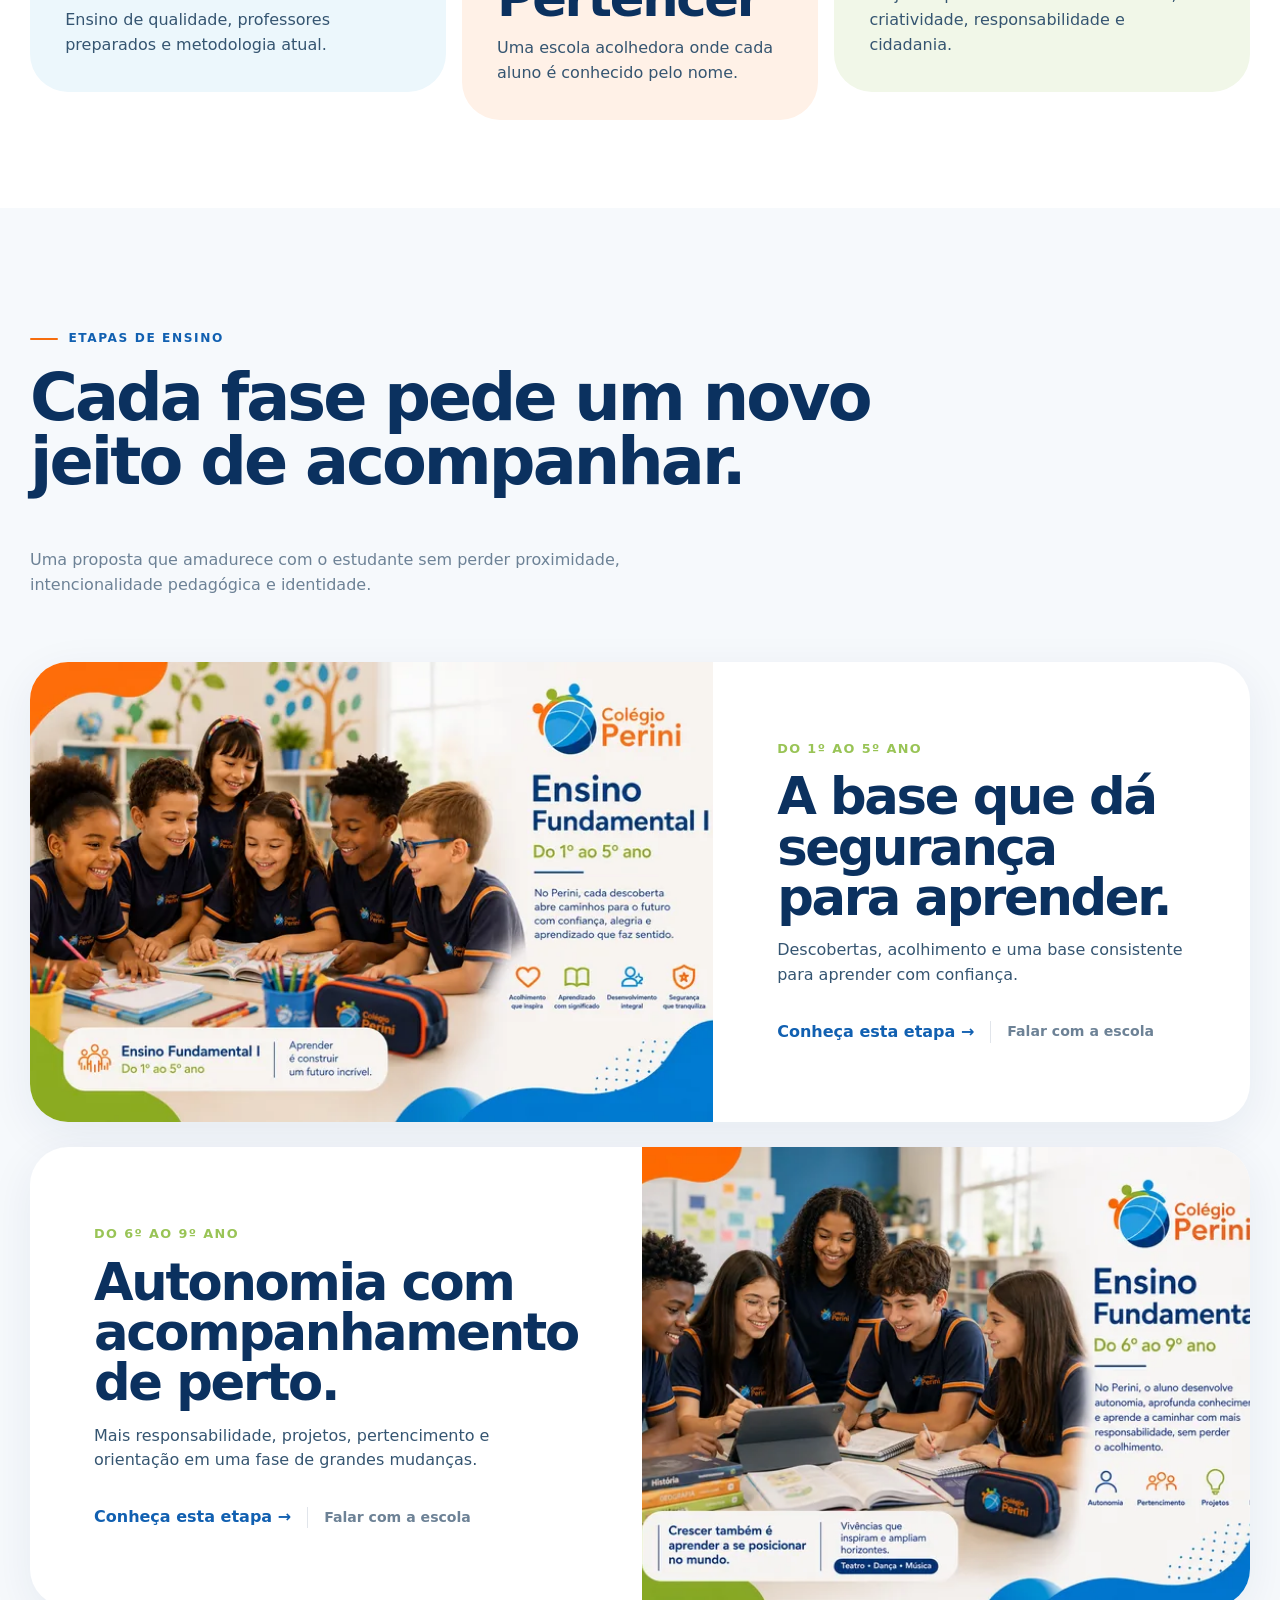
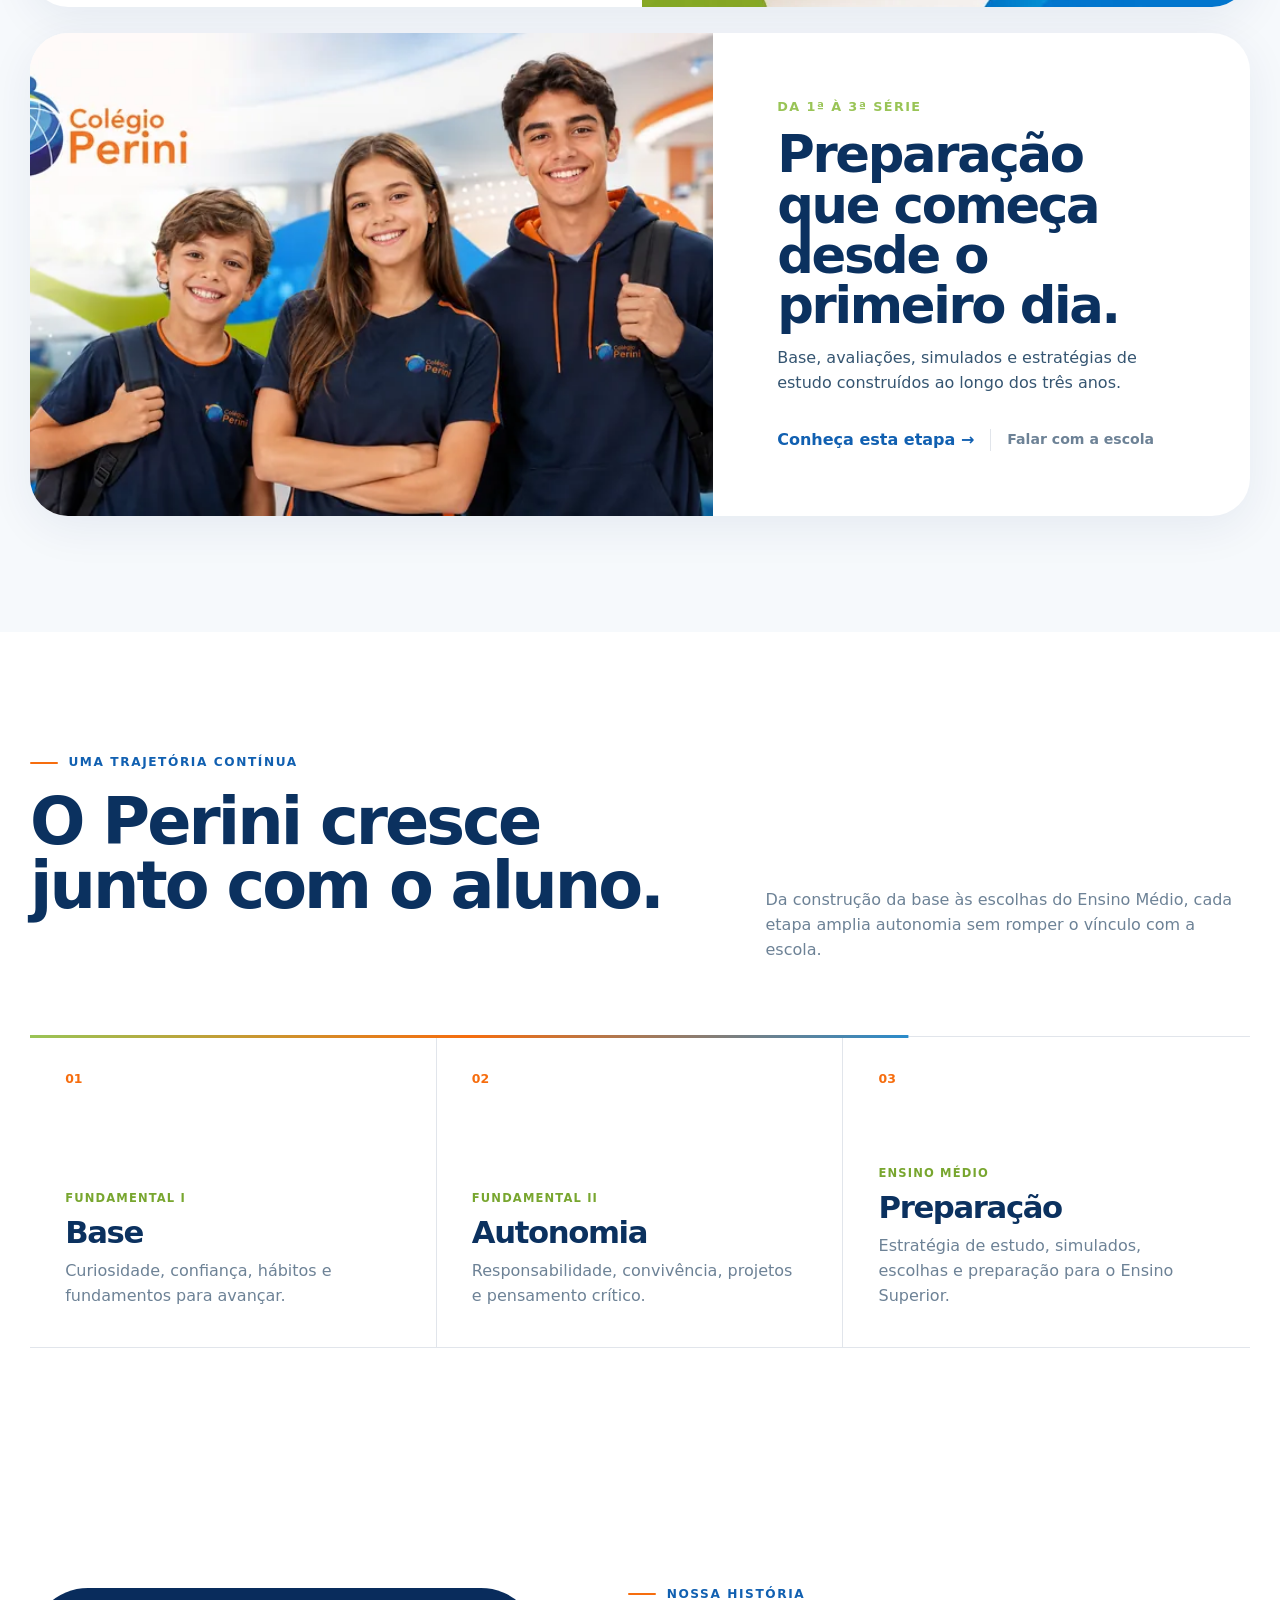
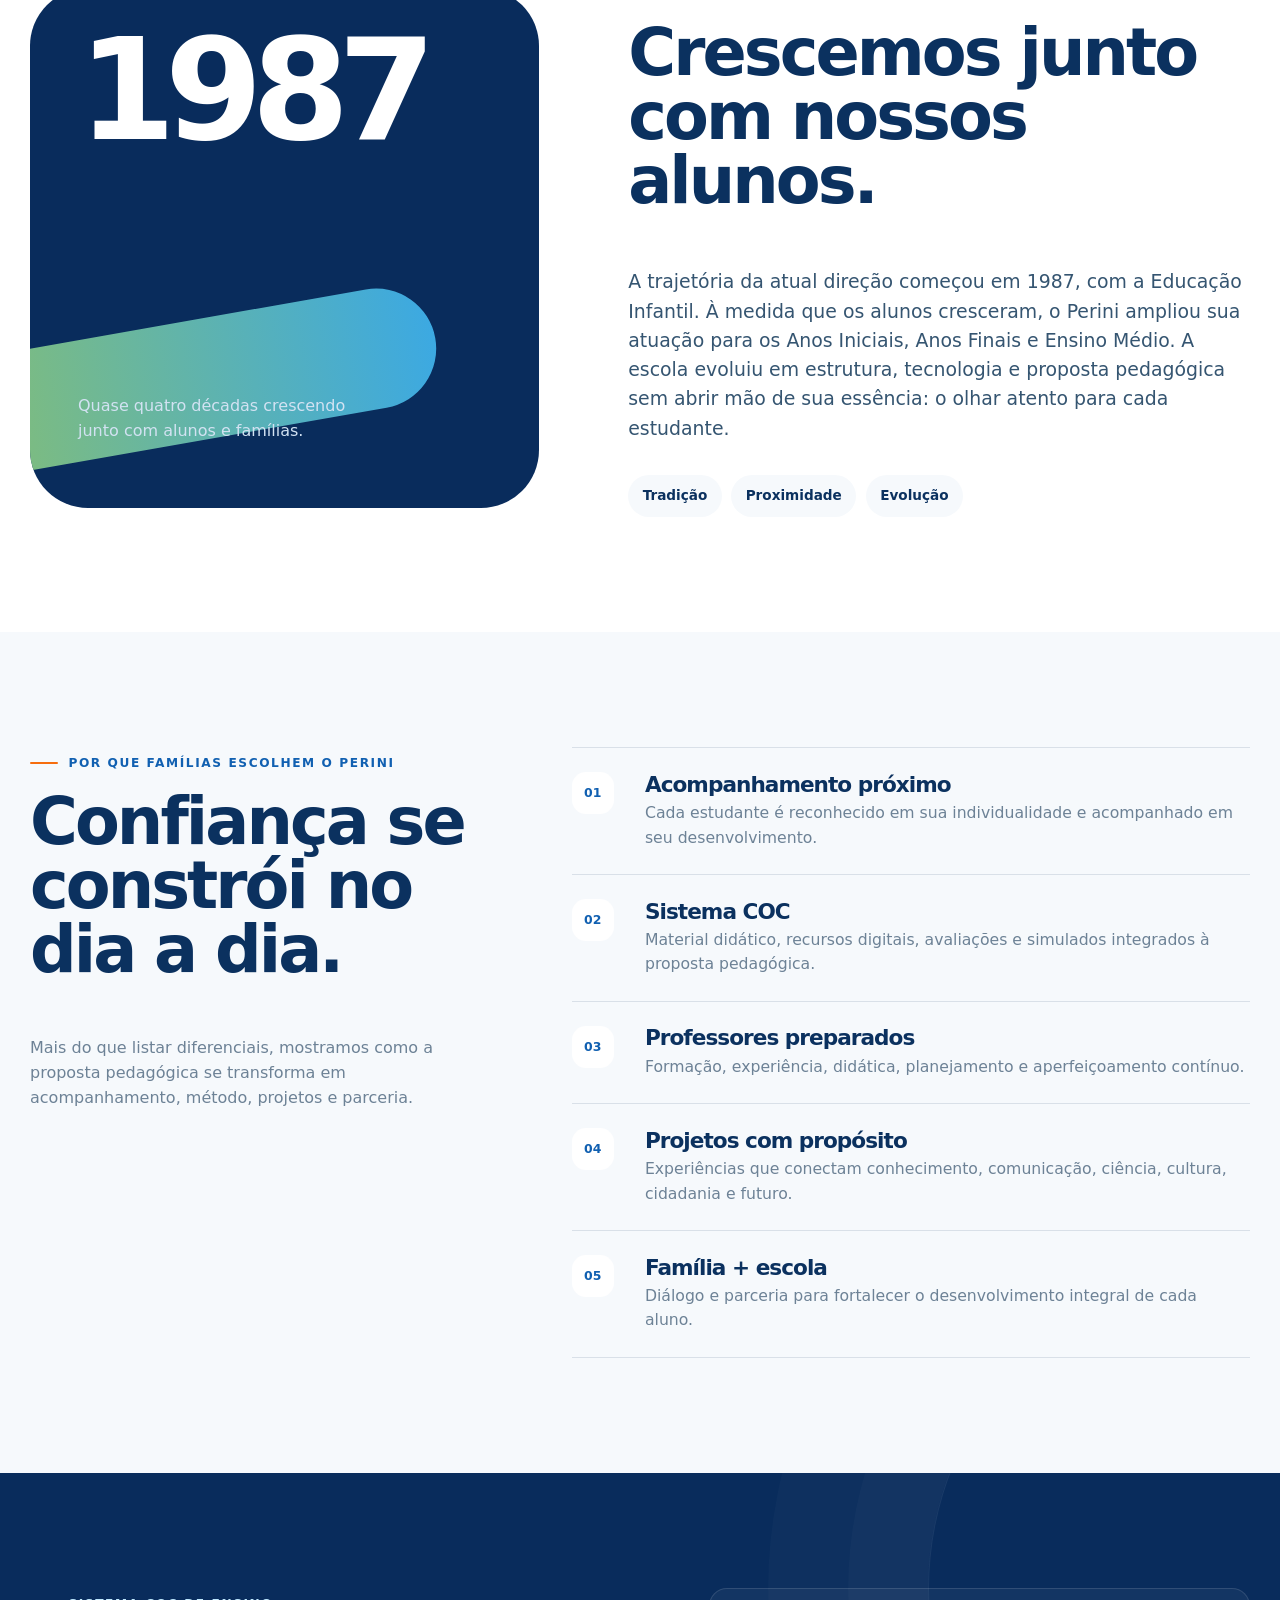
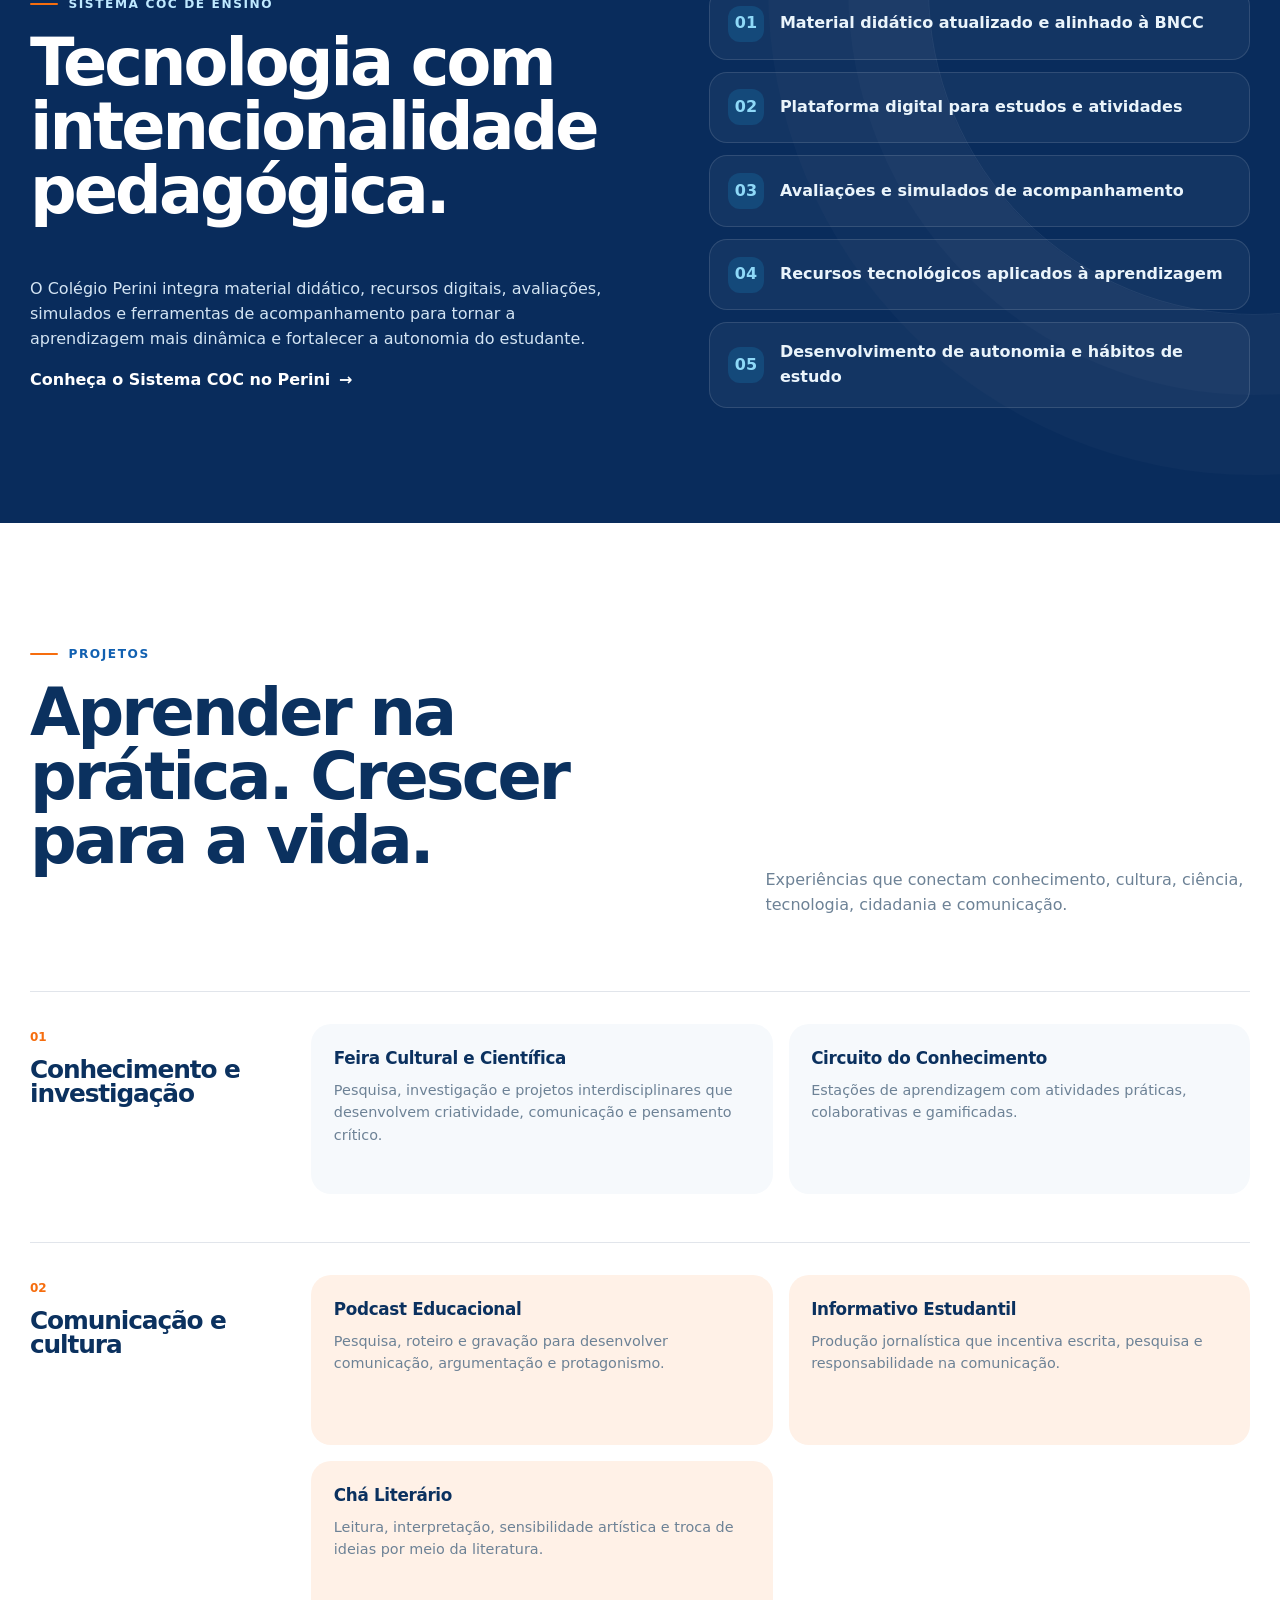
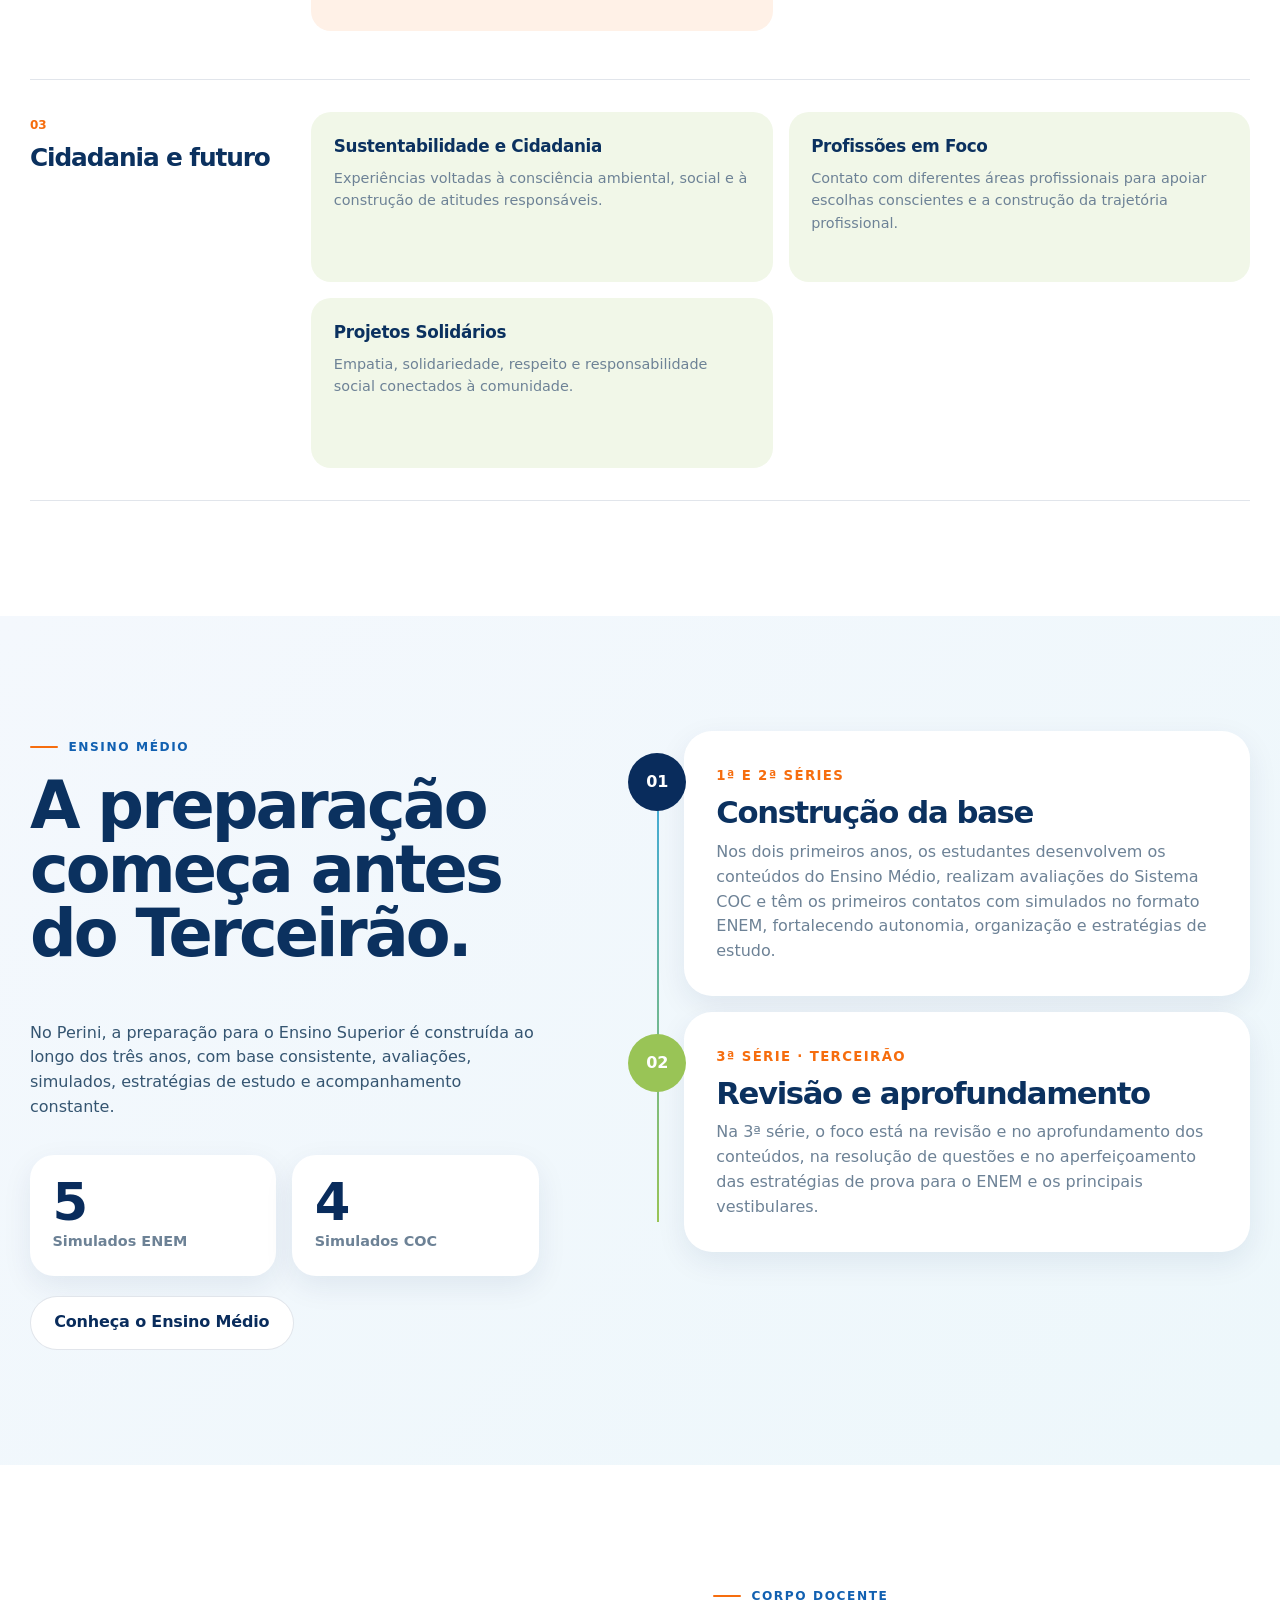
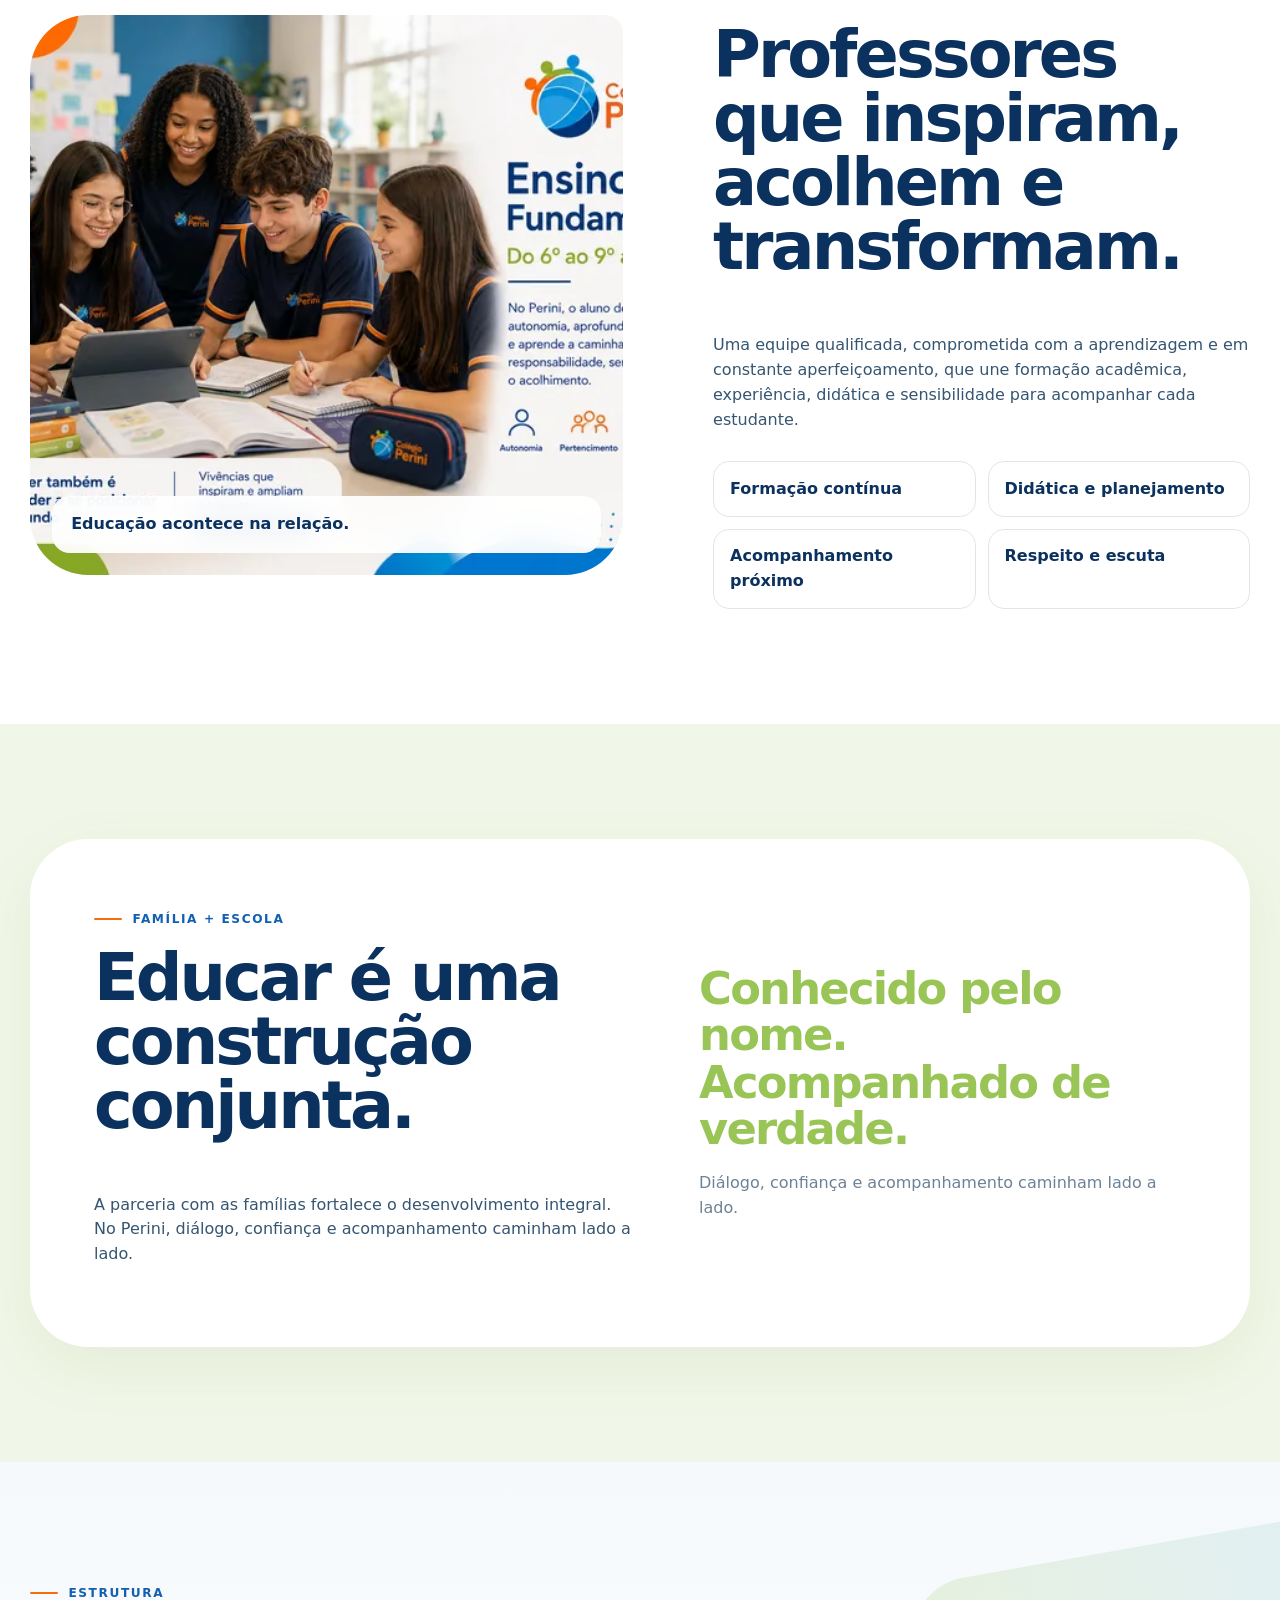
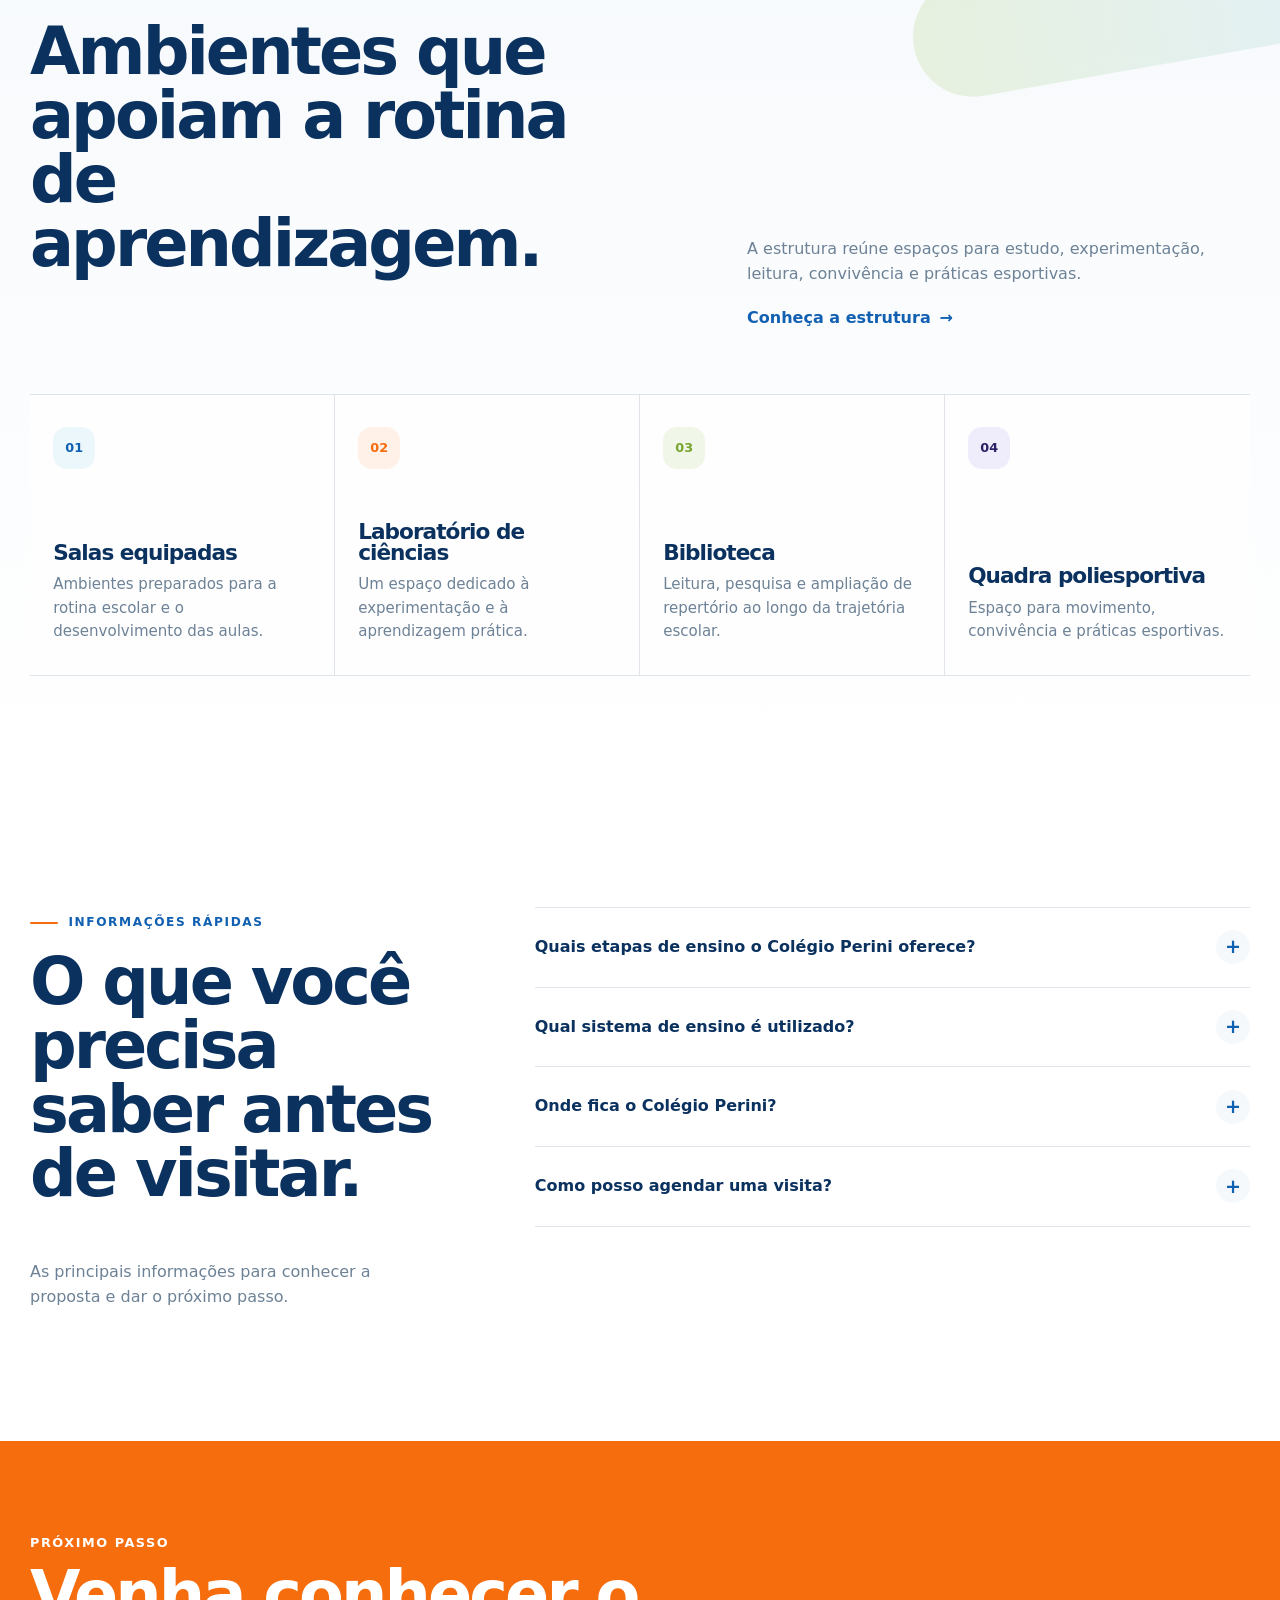
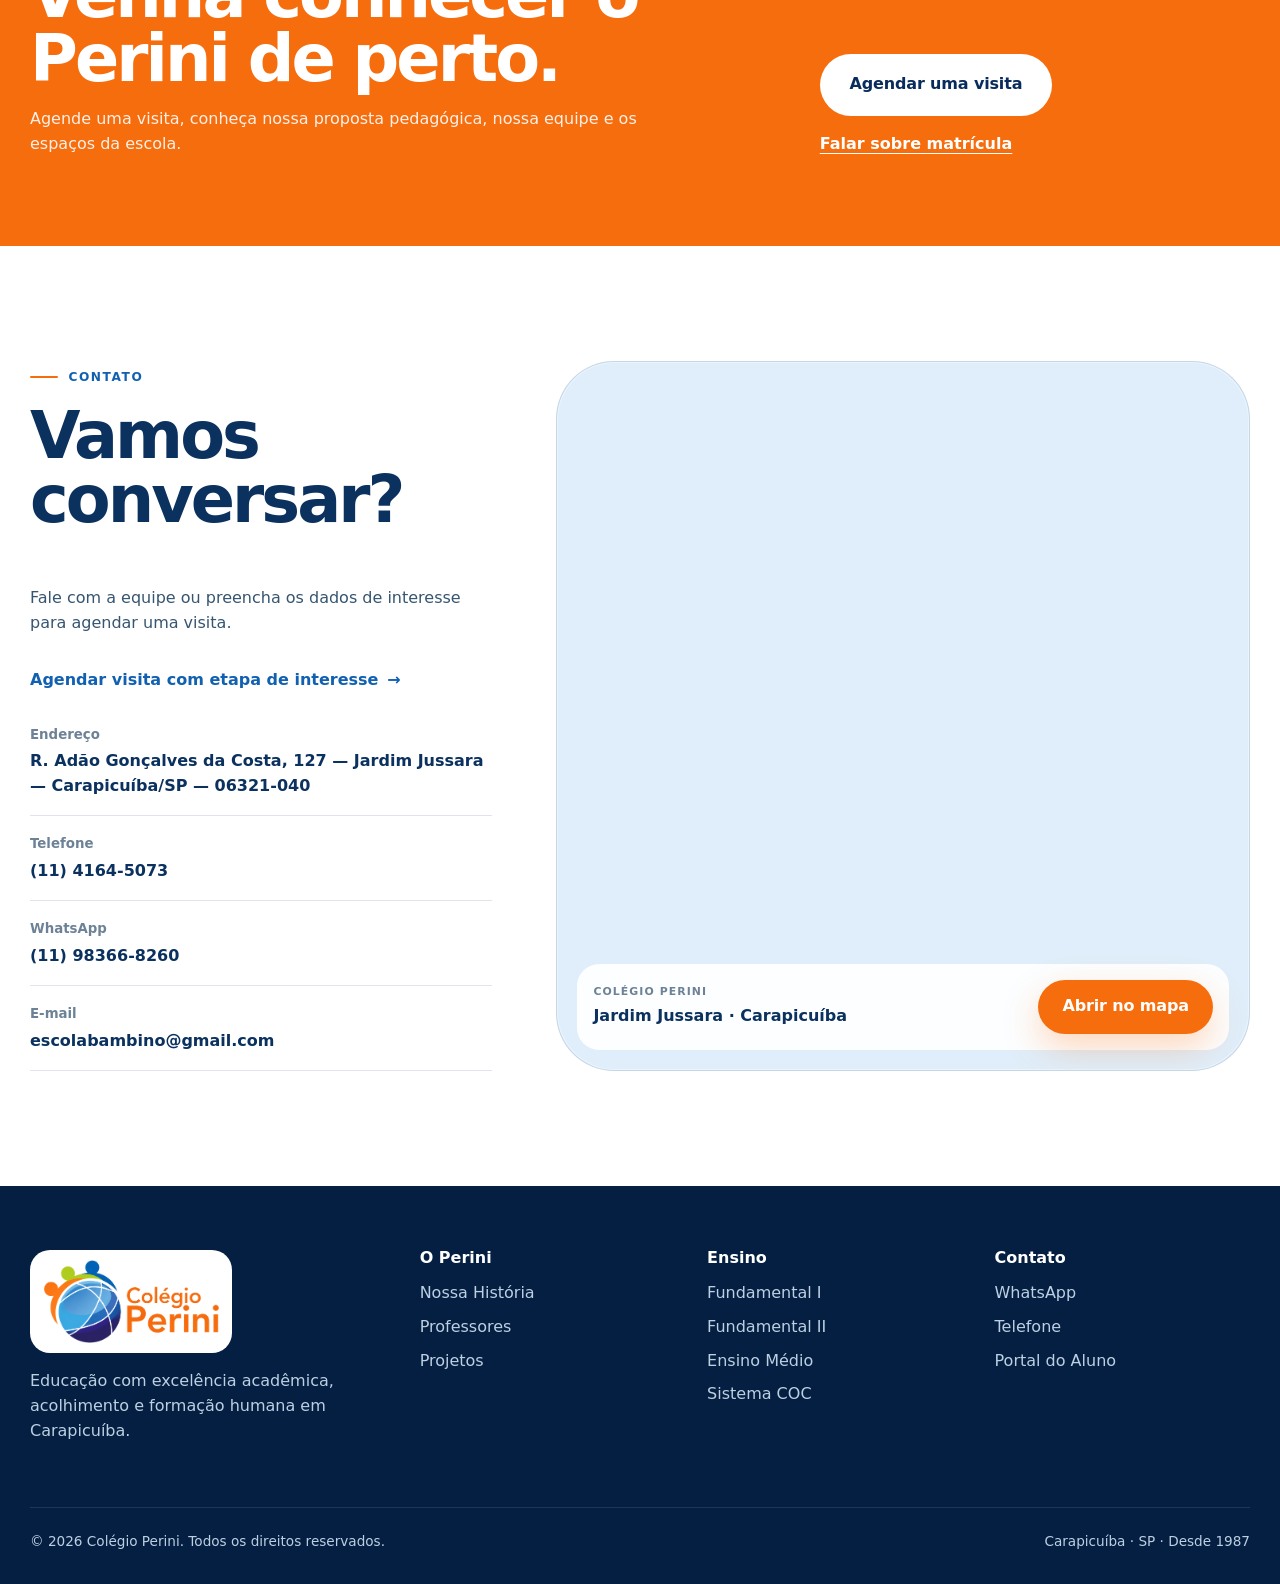
==== commit 537008b9: "Add files via upload" ====
--- a/index.html
+++ b/index.html
@@ -1,276 +1,271 @@
 <!doctype html>
 <html lang="pt-BR">
 <head>
-  <meta charset="utf-8">
-  <meta name="viewport" content="width=device-width,initial-scale=1,viewport-fit=cover">
-  <meta name="color-scheme" content="light">
-  <title>Colégio Perini | Escola particular em Carapicuíba</title>
-  <meta name="description" content="Colégio Perini em Carapicuíba. Desde 1987, educação com excelência acadêmica, acolhimento, Sistema COC e formação humana do Ensino Fundamental ao Ensino Médio.">
-  <meta name="theme-color" content="#0b4e90">
-  <meta name="robots" content="index,follow,max-image-preview:large">
-  <link rel="canonical" href="https://colegio-perini.vercel.app/">
-
-  <meta property="og:locale" content="pt_BR">
-  <meta property="og:type" content="website">
-  <meta property="og:site_name" content="Colégio Perini">
-  <meta property="og:title" content="Colégio Perini | Aprender. Pertencer. Transformar.">
-  <meta property="og:description" content="Excelência acadêmica, acolhimento e formação humana em cada etapa da trajetória escolar.">
-  <meta property="og:url" content="https://colegio-perini.vercel.app/">
-  <meta property="og:image" content="https://colegio-perini.vercel.app/assets/og/perini-social.jpg">
-  <meta property="og:image:width" content="1200">
-  <meta property="og:image:height" content="630">
-  <meta property="og:image:alt" content="Alunos do Colégio Perini em ambiente escolar">
-  <meta name="twitter:card" content="summary_large_image">
-  <meta name="twitter:title" content="Colégio Perini | Aprender. Pertencer. Transformar.">
-  <meta name="twitter:description" content="Excelência acadêmica, acolhimento e formação humana em Carapicuíba.">
-  <meta name="twitter:image" content="https://colegio-perini.vercel.app/assets/og/perini-social.jpg">
-
-  <link rel="icon" type="image/png" sizes="32x32" href="assets/icons/favicon-32.png">
-  <link rel="icon" type="image/png" sizes="48x48" href="assets/icons/favicon-48.png">
-  <link rel="apple-touch-icon" sizes="180x180" href="assets/icons/apple-touch-icon.png">
-  <link rel="manifest" href="manifest.webmanifest">
-  <link rel="preload" as="image" href="assets/hero/jornada-perini-1280.webp" imagesrcset="assets/hero/jornada-perini-768.webp 768w, assets/hero/jornada-perini-1280.webp 1280w, assets/hero/jornada-perini.webp 1672w" imagesizes="(max-width: 1080px) 92vw, 48vw">
-
-  <link rel="stylesheet" href="css/tokens.css">
-  <link rel="stylesheet" href="css/base.css">
-  <link rel="stylesheet" href="css/components.css">
-  <link rel="stylesheet" href="css/responsive.css">
+<meta charset="utf-8"/>
+<meta content="width=device-width,initial-scale=1,viewport-fit=cover" name="viewport"/>
+<meta content="light" name="color-scheme"/>
+<title>Colégio Perini | Escola particular em Carapicuíba</title>
+<meta content="Colégio Perini em Carapicuíba. Desde 1987, educação com excelência acadêmica, acolhimento, Sistema COC e formação humana do Ensino Fundamental ao Ensino Médio." name="description"/>
+<meta content="Colégio Perini V3 Homologação" name="generator"/>
+<meta content="#0b4e90" name="theme-color"/>
+<meta content="index,follow,max-image-preview:large" name="robots"/>
+<link href="https://colegio-perini.vercel.app/" rel="canonical"/>
+<meta content="pt_BR" property="og:locale"/>
+<meta content="website" property="og:type"/>
+<meta content="Colégio Perini" property="og:site_name"/>
+<meta content="Colégio Perini | Aprender. Pertencer. Transformar." property="og:title"/>
+<meta content="Excelência acadêmica, acolhimento e formação humana em cada etapa da trajetória escolar." property="og:description"/>
+<meta content="https://colegio-perini.vercel.app/" property="og:url"/>
+<meta content="https://colegio-perini.vercel.app/assets/og/perini-social.jpg" property="og:image"/>
+<meta content="1200" property="og:image:width"/>
+<meta content="630" property="og:image:height"/>
+<meta content="Alunos do Colégio Perini em ambiente escolar" property="og:image:alt"/>
+<meta content="summary_large_image" name="twitter:card"/>
+<meta content="Colégio Perini | Aprender. Pertencer. Transformar." name="twitter:title"/>
+<meta content="Excelência acadêmica, acolhimento e formação humana em Carapicuíba." name="twitter:description"/>
+<meta content="https://colegio-perini.vercel.app/assets/og/perini-social.jpg" name="twitter:image"/>
+<link href="assets/icons/favicon-32.png" rel="icon" sizes="32x32" type="image/png"/>
+<link href="assets/icons/favicon-48.png" rel="icon" sizes="48x48" type="image/png"/>
+<link href="assets/icons/apple-touch-icon.png" rel="apple-touch-icon" sizes="180x180"/>
+<link href="manifest.webmanifest" rel="manifest"/>
+<link as="image" href="assets/hero/jornada-perini-1280.webp" imagesizes="(max-width: 1080px) 92vw, 48vw" imagesrcset="assets/hero/jornada-perini-768.webp 768w, assets/hero/jornada-perini-1280.webp 1280w, assets/hero/jornada-perini.webp 1672w" rel="preload"/>
+<link href="css/tokens.css" rel="stylesheet"/>
+<link href="css/base.css" rel="stylesheet"/>
+<link href="css/components.css" rel="stylesheet"/>
+<link href="css/responsive.css" rel="stylesheet"/>
 </head>
 <body>
-  <a class="skip-link" href="#conteudo">Pular para o conteúdo</a>
-  <div id="campaign-bar" class="campaign" hidden></div>
-
-  <header class="site-header" id="site-header">
-    <div class="container nav-shell">
-      <a class="brand" href="#inicio" aria-label="Colégio Perini — início">
-        <img id="brand-logo" src="assets/brand/logo-colegio-perini-cropped.webp" width="879" height="414" alt="Colégio Perini">
-      </a>
-      <nav class="desktop-nav" aria-label="Navegação principal">
-        <a href="#perini">O Perini</a>
-        <a href="#ensino">Ensino</a>
-        <a href="#coc">Sistema COC</a>
-        <a href="#projetos">Projetos</a>
-        <a href="#estrutura">Estrutura</a>
-        <a href="#contato">Contato</a>
-        <a class="portal-link" data-portal target="_blank" rel="noopener noreferrer" data-track="portal">Portal do Aluno</a>
-        <a class="btn btn-primary btn-sm" data-visit-link target="_blank" rel="noopener noreferrer" data-track="visita-header">Agende uma visita</a>
-      </nav>
-      <button class="menu-toggle" id="menu-toggle" type="button" aria-label="Abrir menu" aria-expanded="false" aria-controls="mobile-menu"><span aria-hidden="true"></span></button>
-    </div>
-  </header>
-
-  <div class="mobile-menu" id="mobile-menu" role="dialog" aria-modal="true" aria-label="Menu de navegação" aria-hidden="true">
-    <div class="mobile-menu-inner">
-      <div class="mobile-menu-top">
-        <img src="assets/brand/logo-colegio-perini-cropped.webp" width="879" height="414" alt="Colégio Perini">
-        <button id="mobile-close" class="mobile-close" type="button" aria-label="Fechar menu">×</button>
-      </div>
-      <nav aria-label="Navegação mobile">
-        <a class="mobile-link" href="#perini">O Perini</a>
-        <a class="mobile-link sub" href="#historia">Nossa História</a>
-        <a class="mobile-link sub" href="#professores">Professores</a>
-        <a class="mobile-link" href="#ensino">Ensino</a>
-        <a class="mobile-link sub" href="#ensino">Fundamental I e II</a>
-        <a class="mobile-link sub" href="#ensino-medio">Ensino Médio</a>
-        <a class="mobile-link" href="#coc">Sistema COC</a>
-        <a class="mobile-link" href="#projetos">Projetos</a>
-        <a class="mobile-link" href="#estrutura">Estrutura</a>
-        <a class="mobile-link" href="#contato">Contato</a>
-      </nav>
-      <div class="mobile-menu-actions">
-        <a class="btn btn-primary" data-visit-link target="_blank" rel="noopener noreferrer" data-track="visita-menu">Agende uma visita</a>
-        <a class="btn btn-ghost" data-portal target="_blank" rel="noopener noreferrer" data-track="portal-menu">Portal do Aluno</a>
-      </div>
-    </div>
-  </div>
-
-  <main id="conteudo">
-    <section class="hero" id="inicio">
-      <div class="hero-bg" aria-hidden="true"></div>
-      <div class="container hero-layout">
-        <div class="hero-copy" data-reveal>
-          <span class="eyebrow" data-hero-eyebrow>Colégio Perini · Carapicuíba · Desde 1987</span>
-          <h1 class="hero-title" data-hero-title><span>Aprender.</span><span>Pertencer.</span><span>Transformar.</span></h1>
-          <p class="hero-intro" data-hero-text>Uma educação que combina excelência acadêmica, acolhimento e formação humana em cada etapa da trajetória escolar.</p>
-          <div class="hero-actions">
-            <a class="btn btn-primary" data-visit-link target="_blank" rel="noopener noreferrer" data-track="visita-hero">Agende uma visita</a>
-            <a class="btn btn-outline" href="#ensino">Conheça as etapas</a>
-          </div>
-          <div class="hero-trust" aria-label="Destaques do Colégio Perini">
-            <span><b>Desde 1987</b><small>trajetória e vínculo</small></span>
-            <span><b>Sistema COC</b><small>conteúdo e acompanhamento</small></span>
-            <span><b>Formação integral</b><small>acadêmica e humana</small></span>
-          </div>
-        </div>
-        <div class="hero-visual" data-reveal>
-          <div class="hero-image-wrap">
-            <img id="hero-image" src="assets/hero/jornada-perini-1280.webp" srcset="assets/hero/jornada-perini-768.webp 768w, assets/hero/jornada-perini-1280.webp 1280w, assets/hero/jornada-perini.webp 1672w" sizes="(max-width: 1080px) 92vw, 48vw" width="1672" height="941" alt="Alunos do Colégio Perini em ambiente escolar" fetchpriority="high" decoding="async">
-          </div>
-          <div class="hero-note"><span class="dot" aria-hidden="true"></span><div><strong>Uma escola que acompanha cada fase.</strong><small>Do Fundamental I ao Ensino Médio.</small></div></div>
-        </div>
-      </div>
-      <div class="hero-wave" aria-hidden="true"></div>
-    </section>
-
-    <section class="section essence" id="perini">
-      <div class="container">
-        <div class="section-head split-head" data-reveal>
-          <div><span class="kicker">Nossa essência</span><h2>Ensinar bem é só o começo.</h2></div>
-          <p>Conhecimento ganha força quando o aluno encontra espaço para aprender, pertencer e construir autonomia ao longo da própria trajetória.</p>
-        </div>
-        <div class="essence-grid" id="pillars-grid"></div>
-      </div>
-    </section>
-
-    <section class="section stages" id="ensino">
-      <div class="container">
-        <div class="section-head" data-reveal>
-          <span class="kicker">Etapas de ensino</span>
-          <h2>Cada fase pede um novo jeito de acompanhar.</h2>
-          <p>Uma proposta que amadurece com o estudante sem perder proximidade, intencionalidade pedagógica e identidade.</p>
-        </div>
-        <div class="stages-grid" id="stages-grid"></div>
-      </div>
-    </section>
-
-    <section class="section history" id="historia">
-      <div class="container history-layout">
-        <div class="history-panel" data-reveal>
-          <span class="history-year">1987</span>
-          <p>Quase quatro décadas crescendo junto com alunos e famílias.</p>
-          <div class="history-orbit" aria-hidden="true"></div>
-        </div>
-        <div class="history-copy" data-reveal>
-          <span class="kicker">Nossa história</span>
-          <h2 data-history-title>Crescemos junto com nossos alunos.</h2>
-          <p data-history-text></p>
-          <div class="history-values" aria-label="Valores presentes na trajetória"><span>Tradição</span><span>Proximidade</span><span>Evolução</span></div>
-        </div>
-      </div>
-    </section>
-
-    <section class="section coc" id="coc">
-      <div class="container coc-layout">
-        <div class="coc-copy" data-reveal>
-          <span class="kicker kicker-light">Sistema COC de Ensino</span>
-          <h2 data-coc-title>Tecnologia com intencionalidade pedagógica.</h2>
-          <p data-coc-text></p>
-          <a class="text-link light" href="#ensino-medio">Veja como isso chega ao Ensino Médio <span aria-hidden="true">→</span></a>
-        </div>
-        <div class="coc-stack" id="coc-items" data-reveal></div>
-      </div>
-    </section>
-
-    <section class="section projects" id="projetos">
-      <div class="container">
-        <div class="section-head split-head" data-reveal>
-          <div><span class="kicker">Projetos</span><h2>Aprender na prática. Crescer para a vida.</h2></div>
-          <p>Experiências que conectam conhecimento, cultura, ciência, tecnologia, cidadania e comunicação.</p>
-        </div>
-        <div class="projects-grid" id="projects-grid"></div>
-      </div>
-    </section>
-
-    <section class="section high-school" id="ensino-medio">
-      <div class="container hs-layout">
-        <div class="hs-intro" data-reveal>
-          <span class="kicker">Ensino Médio</span>
-          <h2>A preparação começa antes do Terceirão.</h2>
-          <p data-highschool-text></p>
-          <div class="hs-stats" id="hs-stats"></div>
-          <a class="btn btn-outline hs-cta" data-stage-visit="Ensino Médio" target="_blank" rel="noopener noreferrer" data-track="visita-medio">Quero conhecer o Ensino Médio</a>
-        </div>
-        <div class="hs-path" data-reveal>
-          <article><span>01</span><small>1ª e 2ª séries</small><h3>Construção da base</h3><p data-highschool-phase1></p></article>
-          <article><span>02</span><small>3ª série · Terceirão</small><h3>Revisão e aprofundamento</h3><p data-highschool-phase2></p></article>
-        </div>
-      </div>
-    </section>
-
-    <section class="section teachers" id="professores">
-      <div class="container teachers-layout">
-        <div class="teachers-visual" data-reveal>
-          <img src="assets/ensino/fundamental-2-720.webp" srcset="assets/ensino/fundamental-2-720.webp 720w, assets/ensino/fundamental-2.webp 1586w" sizes="(max-width:1080px) 92vw, 50vw" width="1586" height="992" alt="Professora acompanhando alunos do Colégio Perini em atividade" loading="lazy" decoding="async">
-          <div class="teachers-caption">Educação acontece na relação.</div>
-        </div>
-        <div class="teachers-copy" data-reveal>
-          <span class="kicker">Corpo docente</span>
-          <h2 data-teachers-title></h2>
-          <p data-teachers-text></p>
-          <div class="teacher-items" id="teacher-items"></div>
-        </div>
-      </div>
-    </section>
-
-    <section class="section family">
-      <div class="container family-card" data-reveal>
-        <div><span class="kicker">Família + escola</span><h2>Educar é uma construção conjunta.</h2><p data-family-text></p></div>
-        <div class="family-highlight"><strong>Conhecido pelo nome.</strong><strong>Acompanhado de verdade.</strong><span>Diálogo, confiança e acompanhamento caminham lado a lado.</span></div>
-      </div>
-    </section>
-
-    <section class="section structure" id="estrutura">
-      <div class="container">
-        <div class="structure-intro" data-reveal>
-          <div><span class="kicker">Estrutura</span><h2 data-structure-title>Ambientes que apoiam a rotina de aprendizagem.</h2></div>
-          <div><p data-structure-text></p><a class="text-link" data-visit-link target="_blank" rel="noopener noreferrer" data-track="visita-estrutura">Agende uma visita para conhecer <span aria-hidden="true">→</span></a></div>
-        </div>
-        <div class="structure-list" id="structure-list"></div>
-      </div>
-    </section>
-
-    <section class="section faq" id="duvidas">
-      <div class="container faq-layout">
-        <div class="faq-intro" data-reveal><span class="kicker">Informações rápidas</span><h2>O que você precisa saber antes de visitar.</h2><p>As principais informações para conhecer a proposta e dar o próximo passo.</p></div>
-        <div class="faq-list" id="faq-list" data-reveal></div>
-      </div>
-    </section>
-
-    <section class="final-cta">
-      <div class="container final-cta-inner" data-reveal>
-        <div><span>Próximo passo</span><h2 data-finalcta-title></h2><p data-finalcta-text></p></div>
-        <a class="btn btn-white btn-lg" data-visit-link target="_blank" rel="noopener noreferrer" data-track="visita-final">Agendar uma visita</a>
-      </div>
-    </section>
-
-    <section class="section contact" id="contato">
-      <div class="container contact-layout">
-        <div class="contact-copy" data-reveal>
-          <span class="kicker">Contato</span>
-          <h2>Vamos conversar?</h2>
-          <p>Fale com a equipe ou venha conhecer a escola de perto.</p>
-          <div class="contact-list">
-            <div><small>Endereço</small><span data-address></span></div>
-            <div><small>Telefone</small><a data-phone data-track="telefone"><span data-phone-text></span></a></div>
-            <div><small>WhatsApp</small><a data-whatsapp target="_blank" rel="noopener noreferrer" data-track="whatsapp-contato"><span data-whatsapp-text></span></a></div>
-            <div><small>E-mail</small><a data-email data-track="email"><span data-email-text></span></a></div>
-          </div>
-        </div>
-        <div class="map-panel" data-reveal>
-          <iframe id="school-map" title="Mapa com a localização do Colégio Perini" loading="lazy" referrerpolicy="no-referrer-when-downgrade"></iframe>
-          <div class="map-panel-bottom"><div><small>Colégio Perini</small><strong>Jardim Jussara · Carapicuíba</strong></div><a class="btn btn-primary" data-maps target="_blank" rel="noopener noreferrer" data-track="mapa">Abrir no mapa</a></div>
-        </div>
-      </div>
-    </section>
-  </main>
-
-  <footer class="footer">
-    <div class="container footer-grid">
-      <div class="footer-brand"><div class="footer-logo-shell"><img src="assets/brand/logo-colegio-perini-cropped.webp" width="879" height="414" alt="Colégio Perini"></div><p>Educação com excelência acadêmica, acolhimento e formação humana em Carapicuíba.</p></div>
-      <div><h3>O Perini</h3><a href="#historia">Nossa História</a><a href="#professores">Professores</a><a href="#projetos">Projetos</a></div>
-      <div><h3>Ensino</h3><a href="#ensino">Fundamental I</a><a href="#ensino">Fundamental II</a><a href="#ensino-medio">Ensino Médio</a><a href="#coc">Sistema COC</a></div>
-      <div><h3>Contato</h3><a data-whatsapp target="_blank" rel="noopener noreferrer" data-track="whatsapp-footer">WhatsApp</a><a data-phone>Telefone</a><a data-portal target="_blank" rel="noopener noreferrer" data-track="portal-footer">Portal do Aluno</a></div>
-    </div>
-    <div class="container footer-bottom"><span>© <span data-year>2026</span> Colégio Perini. Todos os direitos reservados.</span><span>Carapicuíba · SP · Desde 1987</span></div>
-  </footer>
-
-  <a class="whatsapp-float" data-whatsapp target="_blank" rel="noopener noreferrer" aria-label="Falar com o Colégio Perini pelo WhatsApp" data-track="whatsapp-float"><span aria-hidden="true">↗</span><b>Fale com a escola</b></a>
-  <div class="mobile-action"><a data-visit-link target="_blank" rel="noopener noreferrer" data-track="visita-mobile">Agende uma visita</a></div>
-
-  <script id="org-schema" type="application/ld+json"></script>
-  <script src="js/config.js"></script>
-  <script src="js/content.js"></script>
-  <script src="js/images.js"></script>
-  <script src="js/site.js"></script>
+<a class="skip-link" href="#conteudo">Pular para o conteúdo</a>
+<div class="campaign" hidden="" id="campaign-bar"></div>
+<header class="site-header" id="site-header">
+<div class="container nav-shell">
+<a aria-label="Colégio Perini — início" class="brand" href="/">
+<img alt="Colégio Perini" height="414" id="brand-logo" src="assets/brand/logo-colegio-perini-cropped.webp" width="879"/>
+</a>
+<nav aria-label="Navegação principal" class="desktop-nav">
+<a href="/#perini">O Perini</a>
+<a href="/#ensino">Ensino</a>
+<a href="/sistema-de-ensino">Sistema COC</a>
+<a href="/#projetos">Projetos</a>
+<a href="/estrutura-e-vida-escolar">Estrutura</a>
+<a href="/contato">Contato</a>
+<a class="portal-link" data-portal="" data-track="portal" href="https://portal.coc.com.br/" rel="noopener noreferrer" target="_blank">Portal do Aluno</a>
+<a class="btn btn-primary btn-sm" data-track="visita-header" data-visit-link="" href="/contato#agendar">Agende uma visita</a>
+</nav>
+<button aria-controls="mobile-menu" aria-expanded="false" aria-label="Abrir menu" class="menu-toggle" id="menu-toggle" type="button"><span aria-hidden="true"></span></button>
+</div>
+</header>
+<div aria-hidden="true" aria-label="Menu de navegação" aria-modal="true" class="mobile-menu" id="mobile-menu" role="dialog">
+<div class="mobile-menu-inner">
+<div class="mobile-menu-top">
+<img alt="Colégio Perini" height="414" src="assets/brand/logo-colegio-perini-cropped.webp" width="879"/>
+<button aria-label="Fechar menu" class="mobile-close" id="mobile-close" type="button">×</button>
+</div>
+<nav aria-label="Navegação mobile">
+<a class="mobile-link" href="#perini">O Perini</a>
+<a class="mobile-link sub" href="/#historia">Nossa História</a>
+<a class="mobile-link sub" href="/#professores">Professores</a>
+<a class="mobile-link" href="#ensino">Ensino</a>
+<a class="mobile-link sub" href="/fundamental-1">Fundamental I</a><a class="mobile-link sub" href="/fundamental-2">Fundamental II</a>
+<a class="mobile-link sub" href="/ensino-medio">Ensino Médio</a>
+<a class="mobile-link" href="#coc">Sistema COC</a>
+<a class="mobile-link" href="#projetos">Projetos</a>
+<a class="mobile-link" href="#estrutura">Estrutura</a>
+<a class="mobile-link" href="#contato">Contato</a>
+</nav>
+<div class="mobile-menu-actions">
+<a class="btn btn-primary" data-track="visita-menu" data-visit-link="" href="/contato#agendar">Agende uma visita</a>
+<a class="btn btn-ghost" data-portal="" data-track="portal-menu" href="https://portal.coc.com.br/" rel="noopener noreferrer" target="_blank">Portal do Aluno</a>
+</div>
+</div>
+</div>
+<main id="conteudo">
+<section class="hero" id="inicio">
+<div aria-hidden="true" class="hero-bg"></div>
+<div class="container hero-layout">
+<div class="hero-copy" data-reveal="">
+<span class="eyebrow" data-hero-eyebrow="">Colégio Perini · Carapicuíba · Desde 1987</span>
+<h1 class="hero-title" data-hero-title=""><span>Aprender.</span><span>Pertencer.</span><span>Transformar.</span></h1>
+<p class="hero-intro" data-hero-text="">Uma educação que combina excelência acadêmica, acolhimento e formação humana em cada etapa da trajetória escolar.</p>
+<div class="hero-actions">
+<a class="btn btn-primary" data-track="visita-hero" data-visit-link="" href="/contato#agendar">Agende uma visita</a>
+<a class="btn btn-outline" href="#ensino">Conheça as etapas</a><a class="hero-whatsapp" data-track="whatsapp-hero" data-whatsapp="" href="https://wa.me/5511983668260?text=Ol%C3%A1%21%20Conheci%20o%20Col%C3%A9gio%20Perini%20pelo%20site%20e%20gostaria%20de%20mais%20informa%C3%A7%C3%B5es." rel="noopener noreferrer" target="_blank">Falar pelo WhatsApp</a>
+</div>
+<div aria-label="Destaques do Colégio Perini" class="hero-trust">
+<span><b>Desde 1987</b><small>trajetória e vínculo</small></span>
+<span><b>Sistema COC</b><small>conteúdo e acompanhamento</small></span>
+<span><b>Fundamental ao Médio</b><small>uma jornada contínua</small></span>
+</div>
+</div>
+<div class="hero-visual" data-reveal="">
+<div class="hero-image-wrap">
+<img alt="Alunos do Colégio Perini em ambiente escolar" decoding="async" fetchpriority="high" height="941" id="hero-image" sizes="(max-width: 1080px) 92vw, 48vw" src="assets/hero/jornada-perini-1280.webp" srcset="assets/hero/jornada-perini-768.webp 768w, assets/hero/jornada-perini-1280.webp 1280w, assets/hero/jornada-perini.webp 1672w" width="1672"/>
+</div>
+<div class="hero-note"><span aria-hidden="true" class="dot"></span><div><strong>Uma escola que acompanha cada fase.</strong><small>Do Fundamental I ao Ensino Médio.</small></div></div>
+</div>
+</div>
+<div aria-hidden="true" class="hero-wave"></div>
+</section>
+<section class="section essence" id="perini">
+<div class="container">
+<div class="section-head split-head" data-reveal="">
+<div><span class="kicker">Nossa essência</span><h2>Ensinar bem é só o começo.</h2></div>
+<p>Conhecimento ganha força quando o aluno encontra espaço para aprender, pertencer e construir autonomia ao longo da própria trajetória.</p>
+</div>
+<div class="essence-grid" id="pillars-grid"></div>
+</div>
+</section>
+<section class="section stages" id="ensino">
+<div class="container">
+<div class="section-head" data-reveal="">
+<span class="kicker">Etapas de ensino</span>
+<h2>Cada fase pede um novo jeito de acompanhar.</h2>
+<p>Uma proposta que amadurece com o estudante sem perder proximidade, intencionalidade pedagógica e identidade.</p>
+</div>
+<div class="stages-grid" id="stages-grid"></div>
+</div>
+</section>
+<section class="section journey" id="jornada">
+<div class="container">
+<div class="section-head split-head" data-reveal="">
+<div><span class="kicker">Uma trajetória contínua</span><h2>O Perini cresce junto com o aluno.</h2></div>
+<p>Da construção da base às escolhas do Ensino Médio, cada etapa amplia autonomia sem romper o vínculo com a escola.</p>
+</div>
+<div class="journey-grid" id="journey-grid"></div>
+</div>
+</section>
+<section class="section history" id="historia">
+<div class="container history-layout">
+<div class="history-panel" data-reveal="">
+<span class="history-year">1987</span>
+<p>Quase quatro décadas crescendo junto com alunos e famílias.</p>
+<div aria-hidden="true" class="history-orbit"></div>
+</div>
+<div class="history-copy" data-reveal="">
+<span class="kicker">Nossa história</span>
+<h2 data-history-title="">Crescemos junto com nossos alunos.</h2>
+<p data-history-text=""></p>
+<div aria-label="Valores presentes na trajetória" class="history-values"><span>Tradição</span><span>Proximidade</span><span>Evolução</span></div>
+</div>
+</div>
+</section>
+<section class="section reasons" id="diferenciais">
+<div class="container reasons-layout">
+<div class="reasons-intro" data-reveal=""><span class="kicker">Por que famílias escolhem o Perini</span><h2>Confiança se constrói no dia a dia.</h2><p>Mais do que listar diferenciais, mostramos como a proposta pedagógica se transforma em acompanhamento, método, projetos e parceria.</p></div>
+<div class="reasons-grid" id="reasons-grid"></div>
+</div>
+</section>
+<section class="section coc" id="coc">
+<div class="container coc-layout">
+<div class="coc-copy" data-reveal="">
+<span class="kicker kicker-light">Sistema COC de Ensino</span>
+<h2 data-coc-title="">Tecnologia com intencionalidade pedagógica.</h2>
+<p data-coc-text=""></p>
+<a class="text-link light" href="/sistema-de-ensino">Conheça o Sistema COC no Perini <span aria-hidden="true">→</span></a>
+</div>
+<div class="coc-stack" data-reveal="" id="coc-items"></div>
+</div>
+</section>
+<section class="section projects" id="projetos">
+<div class="container">
+<div class="section-head split-head" data-reveal="">
+<div><span class="kicker">Projetos</span><h2>Aprender na prática. Crescer para a vida.</h2></div>
+<p>Experiências que conectam conhecimento, cultura, ciência, tecnologia, cidadania e comunicação.</p>
+</div>
+<div class="projects-grid" id="projects-grid"></div>
+</div>
+</section>
+<section class="section high-school" id="ensino-medio">
+<div class="container hs-layout">
+<div class="hs-intro" data-reveal="">
+<span class="kicker">Ensino Médio</span>
+<h2>A preparação começa antes do Terceirão.</h2>
+<p data-highschool-text=""></p>
+<div class="hs-stats" id="hs-stats"></div>
+<a class="btn btn-outline hs-cta" data-track="pagina-medio" href="/ensino-medio">Conheça o Ensino Médio</a>
+</div>
+<div class="hs-path" data-reveal="">
+<article><span>01</span><small>1ª e 2ª séries</small><h3>Construção da base</h3><p data-highschool-phase1=""></p></article>
+<article><span>02</span><small>3ª série · Terceirão</small><h3>Revisão e aprofundamento</h3><p data-highschool-phase2=""></p></article>
+</div>
+</div>
+</section>
+<section class="section teachers" id="professores">
+<div class="container teachers-layout">
+<div class="teachers-visual" data-reveal="">
+<img alt="Professora acompanhando alunos do Colégio Perini em atividade" decoding="async" height="992" loading="lazy" sizes="(max-width:1080px) 92vw, 50vw" src="assets/ensino/fundamental-2-720.webp" srcset="assets/ensino/fundamental-2-720.webp 720w, assets/ensino/fundamental-2.webp 1586w" width="1586"/>
+<div class="teachers-caption">Educação acontece na relação.</div>
+</div>
+<div class="teachers-copy" data-reveal="">
+<span class="kicker">Corpo docente</span>
+<h2 data-teachers-title=""></h2>
+<p data-teachers-text=""></p>
+<div class="teacher-items" id="teacher-items"></div>
+</div>
+</div>
+</section>
+<section class="section family">
+<div class="container family-card" data-reveal="">
+<div><span class="kicker">Família + escola</span><h2>Educar é uma construção conjunta.</h2><p data-family-text=""></p></div>
+<div class="family-highlight"><strong>Conhecido pelo nome.</strong><strong>Acompanhado de verdade.</strong><span>Diálogo, confiança e acompanhamento caminham lado a lado.</span></div>
+</div>
+</section>
+<section class="section structure" id="estrutura">
+<div class="container">
+<div class="structure-intro" data-reveal="">
+<div><span class="kicker">Estrutura</span><h2 data-structure-title="">Ambientes que apoiam a rotina de aprendizagem.</h2></div>
+<div><p data-structure-text=""></p><a class="text-link" data-track="pagina-estrutura" href="/estrutura-e-vida-escolar">Conheça a estrutura <span aria-hidden="true">→</span></a></div>
+</div>
+<div class="structure-list" id="structure-list"></div>
+</div>
+</section>
+<section class="section faq" id="duvidas">
+<div class="container faq-layout">
+<div class="faq-intro" data-reveal=""><span class="kicker">Informações rápidas</span><h2>O que você precisa saber antes de visitar.</h2><p>As principais informações para conhecer a proposta e dar o próximo passo.</p></div>
+<div class="faq-list" data-reveal="" id="faq-list"></div>
+</div>
+</section>
+<section class="final-cta">
+<div class="container final-cta-inner" data-reveal="">
+<div><span>Próximo passo</span><h2 data-finalcta-title=""></h2><p data-finalcta-text=""></p></div>
+<div class="final-cta-actions"><a class="btn btn-white btn-lg" data-track="visita-final" data-visit-link="" href="/contato#agendar">Agendar uma visita</a><a class="final-matricula" data-matricula="" data-track="matricula-final" href="https://wa.me/5511983668260?text=Ol%C3%A1%21%20Conheci%20o%20Col%C3%A9gio%20Perini%20pelo%20site%20e%20gostaria%20de%20receber%20informa%C3%A7%C3%B5es%20sobre%20matr%C3%ADculas." rel="noopener noreferrer" target="_blank">Falar sobre matrícula</a></div>
+</div>
+</section>
+<section class="section contact" id="contato">
+<div class="container contact-layout">
+<div class="contact-copy" data-reveal="">
+<span class="kicker">Contato</span>
+<h2>Vamos conversar?</h2>
+<p>Fale com a equipe ou preencha os dados de interesse para agendar uma visita.</p><a class="text-link contact-page-link" href="/contato#agendar">Agendar visita com etapa de interesse <span aria-hidden="true">→</span></a>
+<div class="contact-list">
+<div><small>Endereço</small><span data-address=""></span></div>
+<div><small>Telefone</small><a data-phone="" data-track="telefone" href="tel:+551141645073"><span data-phone-text=""></span></a></div>
+<div><small>WhatsApp</small><a data-track="whatsapp-contato" data-whatsapp="" href="https://wa.me/5511983668260?text=Ol%C3%A1%21%20Conheci%20o%20Col%C3%A9gio%20Perini%20pelo%20site%20e%20gostaria%20de%20mais%20informa%C3%A7%C3%B5es." rel="noopener noreferrer" target="_blank"><span data-whatsapp-text=""></span></a></div>
+<div><small>E-mail</small><a data-email="" data-track="email" href="mailto:escolabambino@gmail.com"><span data-email-text=""></span></a></div>
+</div>
+</div>
+<div class="map-panel" data-reveal="">
+<iframe id="school-map" loading="lazy" referrerpolicy="no-referrer-when-downgrade" title="Mapa com a localização do Colégio Perini"></iframe>
+<div class="map-panel-bottom"><div><small>Colégio Perini</small><strong>Jardim Jussara · Carapicuíba</strong></div><a class="btn btn-primary" data-maps="" data-track="mapa" href="https://www.google.com/maps/search/?api=1&amp;query=R.%20Ad%C3%A3o%20Gon%C3%A7alves%20da%20Costa%2C%20127%2C%20Carapicu%C3%ADba%2C%20SP" rel="noopener noreferrer" target="_blank">Abrir no mapa</a></div>
+</div>
+</div>
+</section>
+</main>
+<footer class="footer">
+<div class="container footer-grid">
+<div class="footer-brand"><div class="footer-logo-shell"><img alt="Colégio Perini" height="414" src="assets/brand/logo-colegio-perini-cropped.webp" width="879"/></div><p>Educação com excelência acadêmica, acolhimento e formação humana em Carapicuíba.</p></div>
+<div><h3>O Perini</h3><a href="/#historia">Nossa História</a><a href="/#professores">Professores</a><a href="/#projetos">Projetos</a></div>
+<div><h3>Ensino</h3><a href="#ensino">Fundamental I</a><a href="#ensino">Fundamental II</a><a href="#ensino-medio">Ensino Médio</a><a href="/sistema-de-ensino">Sistema COC</a></div>
+<div><h3>Contato</h3><a data-track="whatsapp-footer" data-whatsapp="" href="https://wa.me/5511983668260?text=Ol%C3%A1%21%20Conheci%20o%20Col%C3%A9gio%20Perini%20pelo%20site%20e%20gostaria%20de%20mais%20informa%C3%A7%C3%B5es." rel="noopener noreferrer" target="_blank">WhatsApp</a><a data-phone="" href="tel:+551141645073">Telefone</a><a data-portal="" data-track="portal-footer" href="https://portal.coc.com.br/" rel="noopener noreferrer" target="_blank">Portal do Aluno</a></div>
+</div>
+<div class="container footer-bottom"><span>© <span data-year="">2026</span> Colégio Perini. Todos os direitos reservados.</span><span>Carapicuíba · SP · Desde 1987</span></div>
+</footer>
+<a aria-label="Falar com o Colégio Perini pelo WhatsApp" class="whatsapp-float" data-track="whatsapp-float" data-whatsapp="" href="https://wa.me/5511983668260?text=Ol%C3%A1%21%20Conheci%20o%20Col%C3%A9gio%20Perini%20pelo%20site%20e%20gostaria%20de%20mais%20informa%C3%A7%C3%B5es." rel="noopener noreferrer" target="_blank"><span aria-hidden="true">↗</span><b>Fale com a escola</b></a>
+<div class="mobile-action"><a data-track="visita-mobile" data-visit-link="" href="/contato#agendar">Agende uma visita</a></div>
+<script id="org-schema" type="application/ld+json"></script>
+<script src="js/config.js"></script>
+<script src="js/content.js"></script>
+<script src="js/images.js"></script>
+<script src="js/site.js"></script>
 </body>
-</html>
+</html>
--- a/css/components.css
+++ b/css/components.css
@@ -52,3 +52,20 @@
 .campaign a{text-decoration:underline;text-underline-offset:3px;font-weight:800}
 .site-header.campaign-offset{top:36px}
 body.campaign-active .hero{padding-top:168px}
+
+
+/* V3 — arquitetura comercial, páginas internas e conteúdo editorial */
+.hero-whatsapp{display:inline-flex;align-items:center;font-weight:850;color:var(--blue-800);padding:.8rem .25rem}
+.stage-actions{display:flex;align-items:center;gap:1rem;flex-wrap:wrap;margin-top:1rem}.stage-actions>a{margin-top:0}.stage-actions .stage-whatsapp{font-size:.88rem;color:var(--muted);font-weight:760;border-left:1px solid var(--line);padding-left:1rem}
+.journey{background:#fff}.journey-grid{display:grid;grid-template-columns:repeat(3,1fr);position:relative;border-top:1px solid var(--line);border-bottom:1px solid var(--line)}.journey-grid:before{content:"";position:absolute;height:3px;left:0;right:0;top:-2px;background:linear-gradient(90deg,var(--green),var(--orange),var(--blue-600));transform:scaleX(.72);transform-origin:left}.journey-step{padding:2rem 2.2rem 2.4rem;border-right:1px solid var(--line);min-height:310px;display:flex;flex-direction:column}.journey-step:last-child{border-right:0}.journey-step>span{font-weight:900;color:var(--orange);font-size:.78rem}.journey-step small{margin-top:auto;text-transform:uppercase;letter-spacing:.1em;font-size:.72rem;font-weight:900;color:var(--green-strong)}.journey-step h3{margin:.55rem 0 .75rem}.journey-step p{color:var(--muted);margin:0}
+.reasons{background:var(--surface)}.reasons-layout{display:grid;grid-template-columns:.8fr 1.2fr;gap:clamp(3rem,7vw,7rem);align-items:start}.reasons-intro{position:sticky;top:120px}.reasons-intro p{color:var(--muted);max-width:480px}.reasons-grid{border-top:1px solid var(--line)}.reason-item{display:grid;grid-template-columns:54px 1fr;gap:1.2rem;padding:1.5rem 0;border-bottom:1px solid var(--line)}.reason-item>span{width:42px;height:42px;border-radius:14px;background:#fff;display:grid;place-items:center;color:var(--blue-800);font-weight:900;font-size:.78rem}.reason-item h3{font-size:1.35rem;margin:.1rem 0 .4rem}.reason-item p{margin:0;color:var(--muted);font-size:.98rem}
+.projects-grid{display:grid!important;grid-template-columns:1fr!important;gap:1rem!important}.project-group{display:grid;grid-template-columns:.42fr 1.58fr;gap:2rem;padding:2rem 0;border-top:1px solid var(--line)}.project-group:last-child{border-bottom:1px solid var(--line)}.project-group-head>span{color:var(--orange);font-size:.75rem;font-weight:900}.project-group-head h3{font-size:1.55rem;margin:.55rem 0}.project-group-items{display:grid;grid-template-columns:repeat(2,1fr);gap:1rem}.project-group-items article{padding:1.3rem 1.4rem;border-radius:20px;background:var(--surface);min-height:170px}.project-group:nth-child(2) .project-group-items article{background:var(--orange-soft)}.project-group:nth-child(3) .project-group-items article{background:var(--green-soft)}.project-group-items h4{color:var(--ink);font-size:1.05rem;margin:0 0 .5rem;letter-spacing:-.02em}.project-group-items p{font-size:.9rem;color:var(--muted);margin:0}.final-cta-actions{display:flex;align-items:center;gap:1rem;flex-wrap:wrap}.final-matricula{color:#fff;text-decoration:underline;text-underline-offset:4px;font-weight:850}.contact-page-link{margin-top:1rem}
+
+/* Internal pages */
+.inner-page .site-header:not(.is-scrolled){background:rgba(255,255,255,.96);backdrop-filter:blur(14px);box-shadow:0 1px 0 var(--line)}.page-hero{padding:150px 0 76px;background:linear-gradient(135deg,#f8fbfe,#edf7fb);position:relative;overflow:hidden}.page-hero:after{content:"";position:absolute;width:46%;height:86px;border-radius:999px;background:linear-gradient(90deg,var(--green),var(--blue-500));right:-12%;top:130px;transform:rotate(-8deg);opacity:.55}.page-hero-layout{position:relative;z-index:2;display:grid;grid-template-columns:.88fr 1.12fr;gap:clamp(3rem,7vw,7rem);align-items:center}.page-hero-copy h1{font-size:clamp(3.2rem,6vw,6.2rem);margin-bottom:1.3rem}.page-hero-copy>p{font-size:clamp(1.08rem,1.5vw,1.28rem);color:var(--muted);max-width:650px}.page-hero-media{border-radius:18px 58px 58px 58px;overflow:hidden;aspect-ratio:1.25/1;box-shadow:var(--shadow);background:var(--surface-blue)}.page-hero-media img{width:100%;height:100%;object-fit:cover}.page-hero-actions{display:flex;gap:.8rem;flex-wrap:wrap;margin-top:1.8rem}.page-breadcrumb{display:flex;gap:.5rem;align-items:center;font-size:.78rem;font-weight:800;color:var(--muted);margin-bottom:1.4rem}.page-breadcrumb a{color:var(--blue-800)}.page-proof{display:flex;gap:.55rem;flex-wrap:wrap;margin-top:1.6rem}.page-proof span{padding:.55rem .8rem;border-radius:999px;background:#fff;border:1px solid var(--line);font-size:.78rem;font-weight:850;color:var(--ink)}
+.editorial-section{padding:clamp(5rem,8vw,8rem) 0}.editorial-section.alt{background:var(--surface)}.editorial-layout{display:grid;grid-template-columns:.72fr 1.28fr;gap:clamp(3rem,8vw,7rem);align-items:start}.editorial-intro{position:sticky;top:120px}.editorial-intro p{color:var(--muted)}.editorial-stack{border-top:1px solid var(--line)}.editorial-item{display:grid;grid-template-columns:56px 1fr;gap:1.2rem;padding:1.7rem 0;border-bottom:1px solid var(--line)}.editorial-item>span{color:var(--orange);font-weight:900;font-size:.78rem}.editorial-item h3{font-size:1.5rem;margin:0 0 .55rem}.editorial-item p{margin:0;color:var(--muted)}.bullet-inline{display:flex;flex-wrap:wrap;gap:.55rem;margin-top:1rem}.bullet-inline span{padding:.55rem .75rem;background:var(--surface);border-radius:999px;font-size:.78rem;font-weight:800;color:var(--ink)}
+.content-band{padding:clamp(4rem,7vw,6.5rem) 0;background:var(--blue-950);color:#d6e7f5}.content-band h2,.content-band h3{color:#fff}.content-band-layout{display:grid;grid-template-columns:1fr 1fr;gap:clamp(3rem,8vw,7rem)}.content-band p{color:#c6d9ea}.content-band-list{display:grid;gap:.7rem}.content-band-list>div{padding:1rem 1.1rem;border:1px solid rgba(255,255,255,.13);border-radius:18px;background:rgba(255,255,255,.045);font-weight:760;color:#edf6fc}
+.page-cta{padding:clamp(4rem,6vw,5.5rem) 0;background:var(--orange);color:#fff}.page-cta-inner{display:flex;justify-content:space-between;align-items:center;gap:2rem}.page-cta h2{color:#fff;margin-bottom:.7rem}.page-cta p{color:#fff;opacity:.9;margin:0}.page-cta-actions{display:flex;gap:.8rem;flex-wrap:wrap;flex-shrink:0}.page-cta .btn-outline{color:#fff;border-color:rgba(255,255,255,.48);background:transparent}
+.stats-row{display:grid;grid-template-columns:repeat(2,1fr);gap:1rem;margin-top:1.5rem}.stat-box{padding:1.5rem;border-radius:24px;background:#fff;box-shadow:var(--shadow-sm)}.stat-box strong{font-size:3.4rem;line-height:1;color:var(--blue-950);display:block}.stat-box span{font-weight:850;color:var(--muted)}
+.structure-page-grid{display:grid;grid-template-columns:repeat(2,1fr);gap:1rem}.structure-page-card{min-height:250px;border-radius:28px;padding:1.8rem;background:var(--surface);display:flex;flex-direction:column;justify-content:flex-end;position:relative;overflow:hidden}.structure-page-card:before{content:"";position:absolute;width:180px;height:180px;border-radius:50%;right:-70px;top:-80px;background:var(--blue-500);opacity:.1}.structure-page-card:nth-child(2):before{background:var(--orange)}.structure-page-card:nth-child(3):before{background:var(--green)}.structure-page-card:nth-child(4):before{background:var(--purple)}.structure-page-card h3{position:relative}.structure-page-card p{position:relative;color:var(--muted);margin:0}
+.visit-page{padding:145px 0 90px;background:linear-gradient(135deg,#f8fbfe,#eef7fa)}.visit-layout{display:grid;grid-template-columns:.78fr 1.22fr;gap:clamp(3rem,8vw,7rem);align-items:start}.visit-intro{position:sticky;top:120px}.visit-intro p{color:var(--muted)}.visit-form{background:#fff;padding:clamp(1.5rem,4vw,3rem);border-radius:36px;box-shadow:var(--shadow-sm);border:1px solid var(--line)}.form-grid{display:grid;grid-template-columns:1fr 1fr;gap:1rem}.field{display:grid;gap:.45rem}.field.full{grid-column:1/-1}.field label{font-weight:850;color:var(--ink);font-size:.88rem}.field input,.field select,.field textarea{width:100%;border:1px solid var(--line);border-radius:14px;background:#fff;padding:.9rem 1rem;font:inherit;color:var(--ink);outline:none}.field input:focus,.field select:focus,.field textarea:focus{border-color:var(--blue-500);box-shadow:0 0 0 4px rgba(60,169,226,.12)}.field textarea{min-height:120px;resize:vertical}.form-note{font-size:.82rem;color:var(--muted);margin:1rem 0}.form-actions{display:flex;gap:.8rem;align-items:center;flex-wrap:wrap}.contact-cards{display:grid;grid-template-columns:repeat(4,1fr);gap:1rem;margin-top:2rem}.contact-card{padding:1.2rem;border:1px solid var(--line);border-radius:20px;background:#fff}.contact-card small{display:block;text-transform:uppercase;letter-spacing:.08em;color:var(--muted);font-weight:900;font-size:.66rem;margin-bottom:.4rem}.contact-card a,.contact-card span{color:var(--ink);font-weight:800;font-size:.9rem}.internal-map{margin-top:1.5rem;border-radius:32px;overflow:hidden;min-height:420px;border:1px solid var(--line)}.internal-map iframe{width:100%;height:420px}
--- a/css/responsive.css
+++ b/css/responsive.css
@@ -2,3 +2,6 @@
 @media(max-width:720px){:root{--container:min(100% - 28px,1220px)}html{scroll-padding-top:72px}body{padding-bottom:68px}.nav-shell{height:76px}.site-header.is-scrolled .nav-shell{height:68px}.brand img{width:140px;height:auto}.hero{padding:102px 0 44px}.hero-layout{gap:2rem}.hero-title{font-size:clamp(3.15rem,14.35vw,4.4rem);letter-spacing:-.055em}.hero-intro{font-size:1rem}.hero-actions{display:grid}.hero-actions .btn{width:100%}.hero-trust{grid-template-columns:1fr;gap:.7rem}.hero-trust span{grid-template-columns:110px 1fr;align-items:center}.hero-image-wrap{aspect-ratio:4/3;border-radius:12px 34px 34px 34px}.hero-image-wrap:before{width:36%;height:28%}.hero-note{position:relative;left:auto;bottom:auto;margin:-18px 12px 0;max-width:none}.section{padding:4.5rem 0}.section-head{margin-bottom:2rem}.essence-grid{grid-template-columns:1fr}.pillar{min-height:280px}.pillar.pertencer{transform:none}.pillar.transformar{grid-column:auto}.stage-media{min-height:260px}.stage-copy{padding:1.65rem}.history-panel{min-height:390px;border-radius:38px}.history-year{font-size:6.4rem}.coc-layout{gap:2.4rem}.projects-grid{grid-template-columns:1fr}.projects-grid .project-card{grid-column:auto!important;min-height:auto}.hs-stats{grid-template-columns:1fr 1fr}.hs-path article{margin-left:48px;padding:1.45rem}.hs-path article>span{left:-48px;width:48px;height:48px}.teachers-visual{min-height:350px;border-radius:38px 12px 38px 38px}.teacher-items{grid-template-columns:1fr}.family-card{padding:1.5rem;border-radius:34px}.structure-main{min-height:410px;border-radius:38px}.structure-side{grid-template-columns:1fr}.final-cta-inner{display:grid;align-items:start}.final-cta-inner .btn{width:100%}.map-panel{min-height:360px;border-radius:36px}.map-panel-bottom{display:grid}.footer-grid{grid-template-columns:1fr}.footer-bottom{flex-direction:column}.whatsapp-float{display:none}.mobile-action{display:block;position:fixed;left:0;right:0;bottom:0;z-index:1050;padding:8px 12px calc(8px + env(safe-area-inset-bottom));background:rgba(255,255,255,.92);backdrop-filter:blur(12px);border-top:1px solid var(--line);opacity:0;transform:translateY(calc(100% + 12px));pointer-events:none;transition:opacity .25s var(--ease),transform .25s var(--ease)}.mobile-action.is-visible{opacity:1;transform:none;pointer-events:auto}.mobile-action a{display:flex;min-height:50px;align-items:center;justify-content:center;background:var(--orange);color:#fff;border-radius:999px;font-weight:900}}
 @media(max-width:1080px){.structure-intro,.faq-layout{grid-template-columns:1fr}.structure-list{grid-template-columns:1fr 1fr}.structure-item:nth-child(2){border-right:0}.structure-item:nth-child(-n+2){border-bottom:1px solid var(--line)}.faq-intro{position:static}.site-header.campaign-offset{top:0}body.campaign-active .hero{padding-top:132px}}
 @media(max-width:720px){.structure-intro{gap:1rem}.structure-list{grid-template-columns:1fr;border:1px solid var(--line);border-radius:28px;overflow:hidden}.structure-item{min-height:220px;border-right:0;border-bottom:1px solid var(--line)!important;padding:1.5rem}.structure-item:last-child{border-bottom:0!important}.faq-item summary{padding:1.15rem 0;font-size:.98rem}.faq-answer{padding-right:0}.map-panel{min-height:430px!important}.map-panel-bottom{left:12px;right:12px;bottom:12px!important}.footer-logo-shell{border-radius:16px}.footer-brand .footer-logo-shell img{width:155px}}
+
+@media(max-width:1080px){.journey-grid{grid-template-columns:1fr}.journey-step{min-height:auto;border-right:0;border-bottom:1px solid var(--line)}.journey-step:last-child{border-bottom:0}.reasons-layout,.page-hero-layout,.editorial-layout,.content-band-layout,.visit-layout{grid-template-columns:1fr}.reasons-intro,.editorial-intro,.visit-intro{position:static}.page-hero-media{max-width:860px}.contact-cards{grid-template-columns:1fr 1fr}}
+@media(max-width:720px){.hero-actions .hero-whatsapp{width:auto;justify-self:start;padding:.25rem 0}.stage-actions{display:grid;gap:.65rem}.stage-actions .stage-whatsapp{border-left:0;padding-left:0}.project-group{grid-template-columns:1fr;gap:1rem}.project-group-items{grid-template-columns:1fr}.page-hero{padding:112px 0 48px}.page-hero-layout{gap:2rem}.page-hero-copy h1{font-size:clamp(2.85rem,12.5vw,4.3rem)}.page-hero-media{aspect-ratio:4/3;border-radius:14px 34px 34px 34px}.page-hero-actions{display:grid}.page-hero-actions .btn{width:100%}.editorial-section{padding:4.5rem 0}.editorial-item{grid-template-columns:38px 1fr}.content-band{padding:4rem 0}.page-cta-inner{display:grid}.page-cta-actions{display:grid}.page-cta-actions .btn{width:100%}.structure-page-grid{grid-template-columns:1fr}.visit-page{padding:104px 0 60px}.form-grid{grid-template-columns:1fr}.contact-cards{grid-template-columns:1fr}.internal-map,.internal-map iframe{min-height:360px;height:360px}.final-cta-actions{display:grid;width:100%}.final-matricula{text-align:center}.stats-row{grid-template-columns:1fr 1fr}}
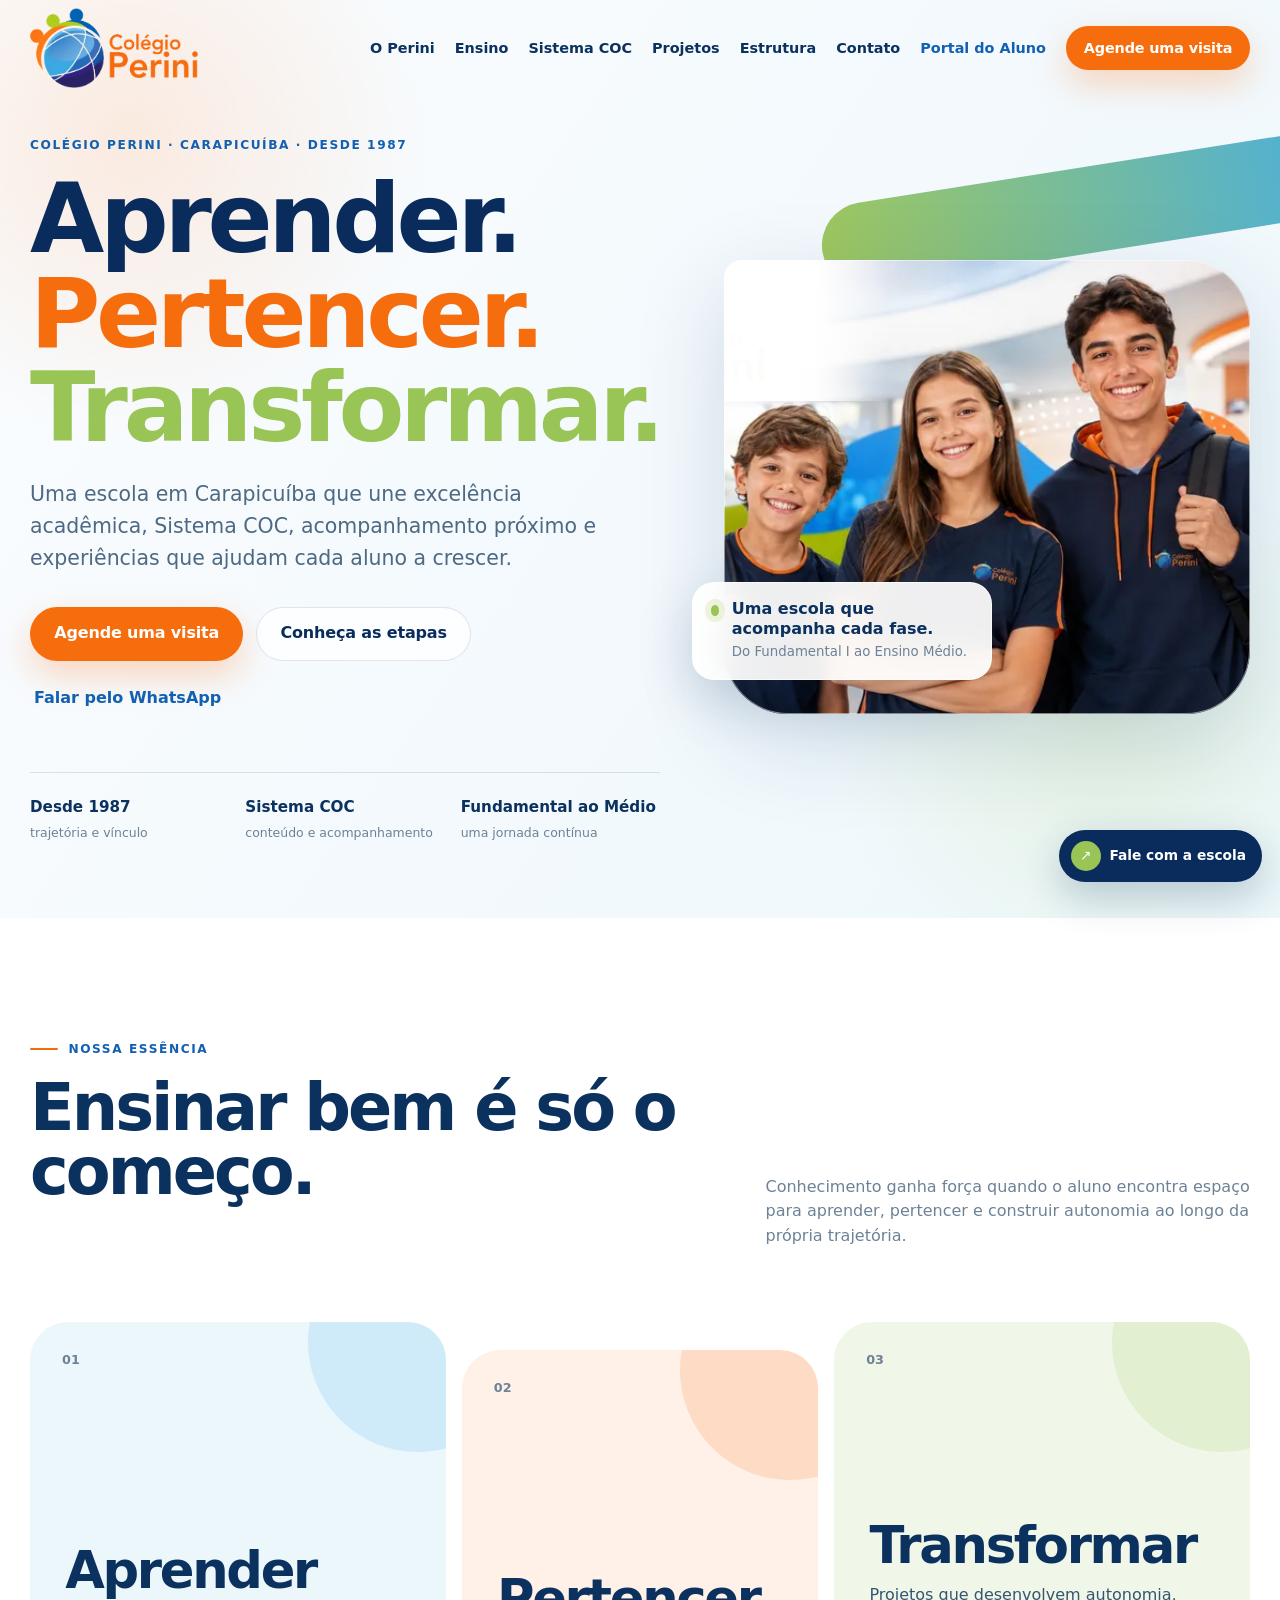
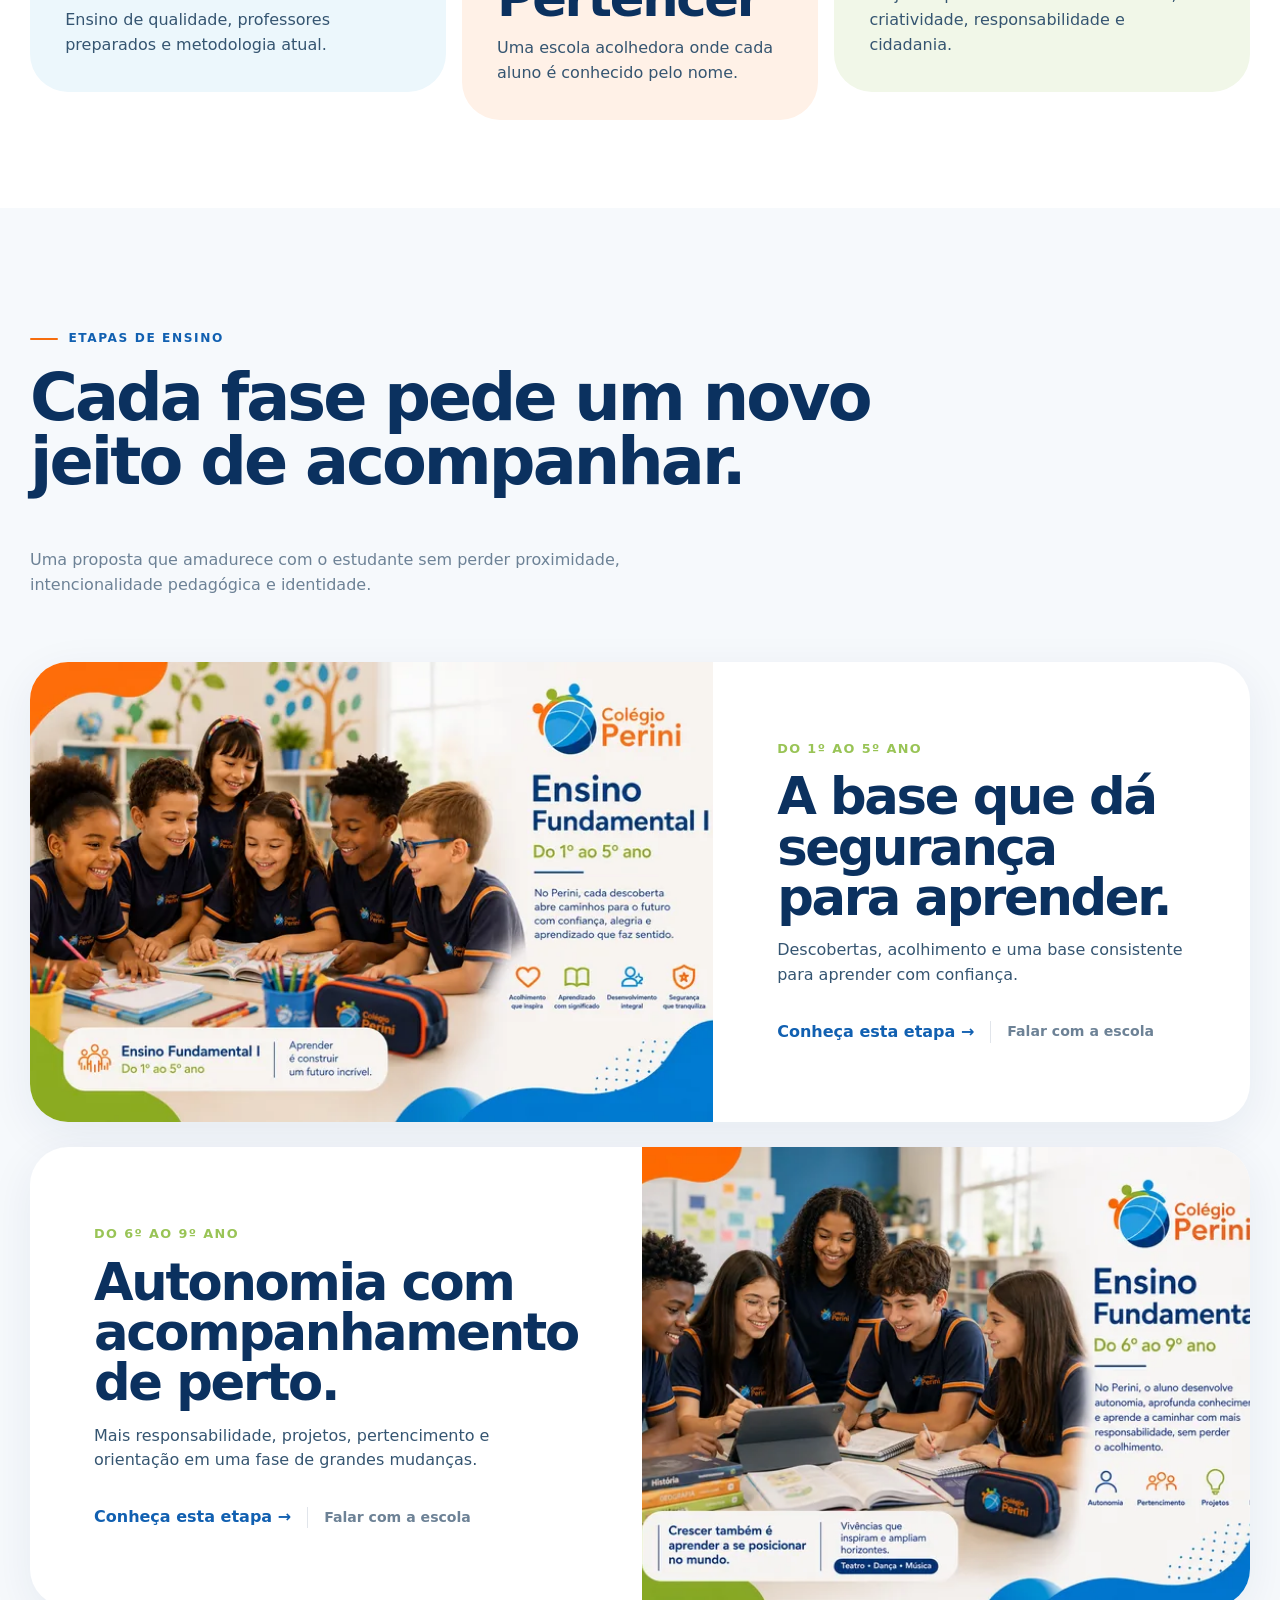
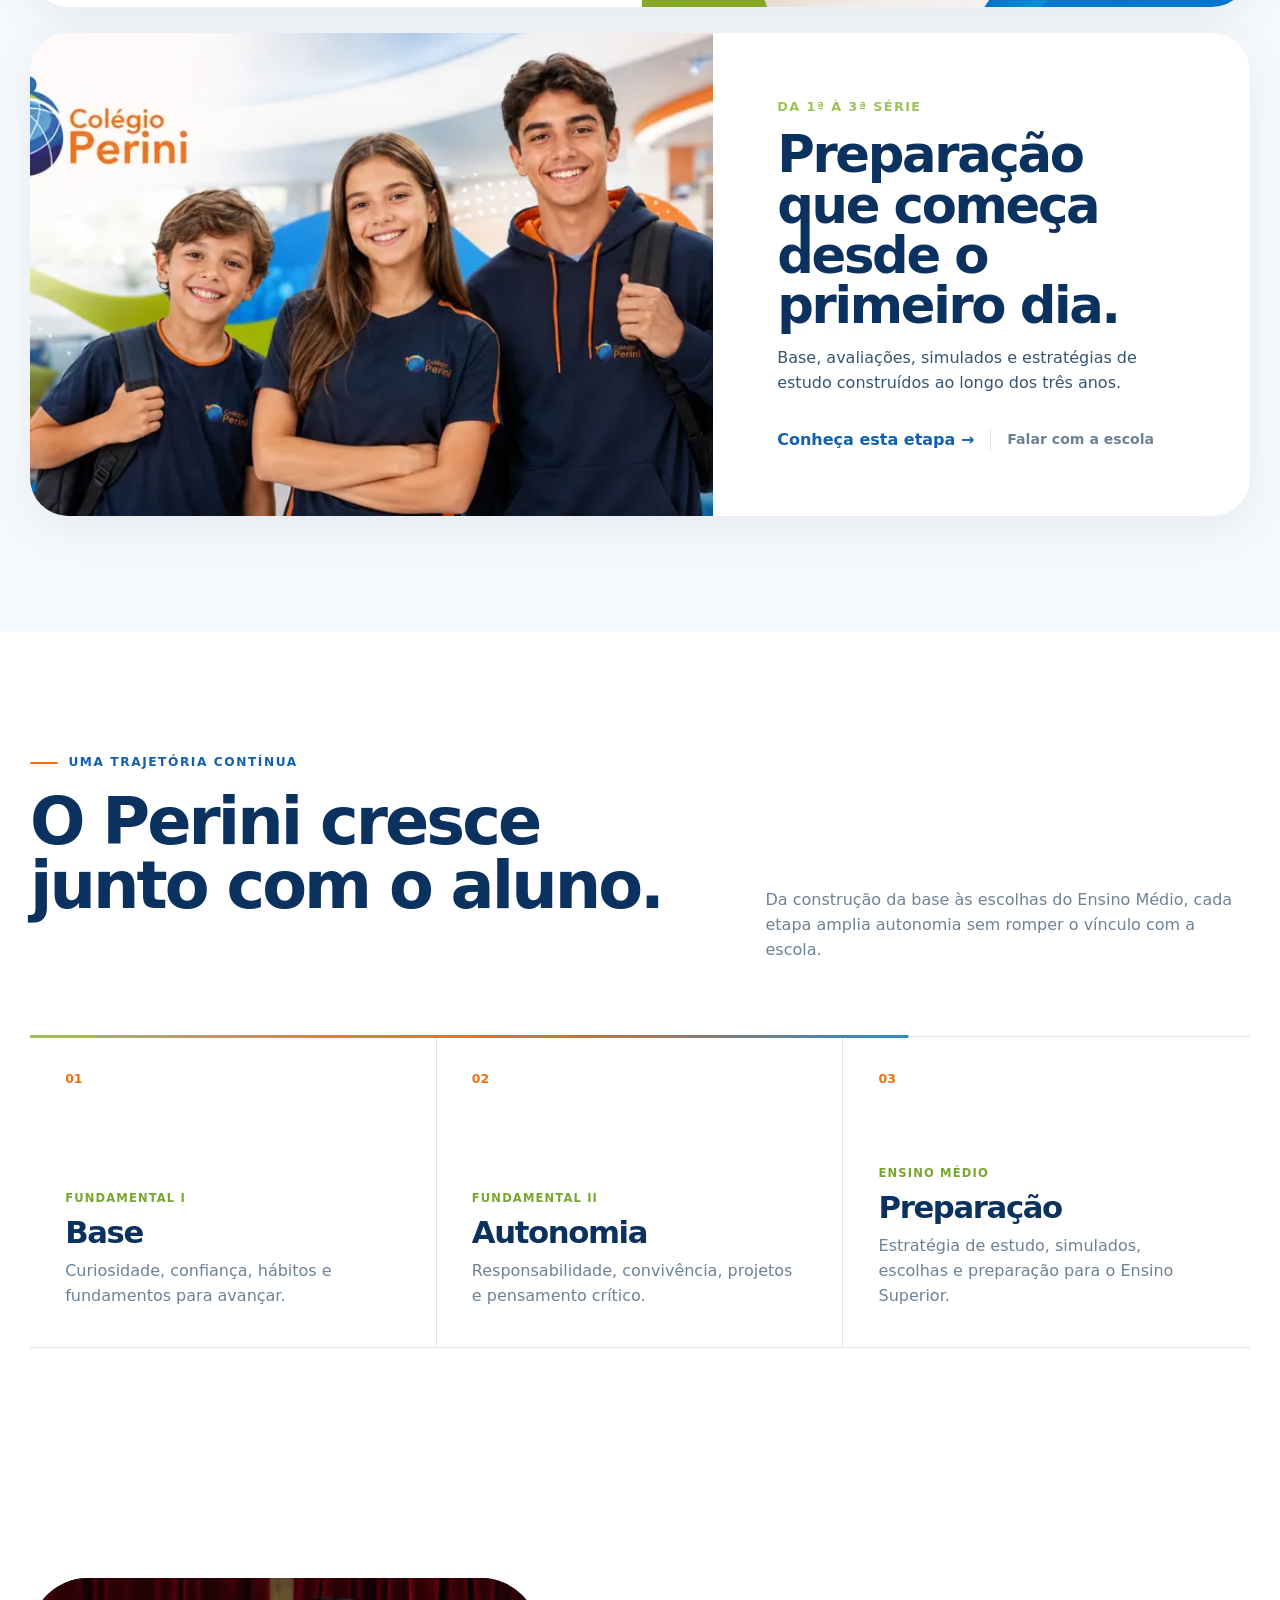
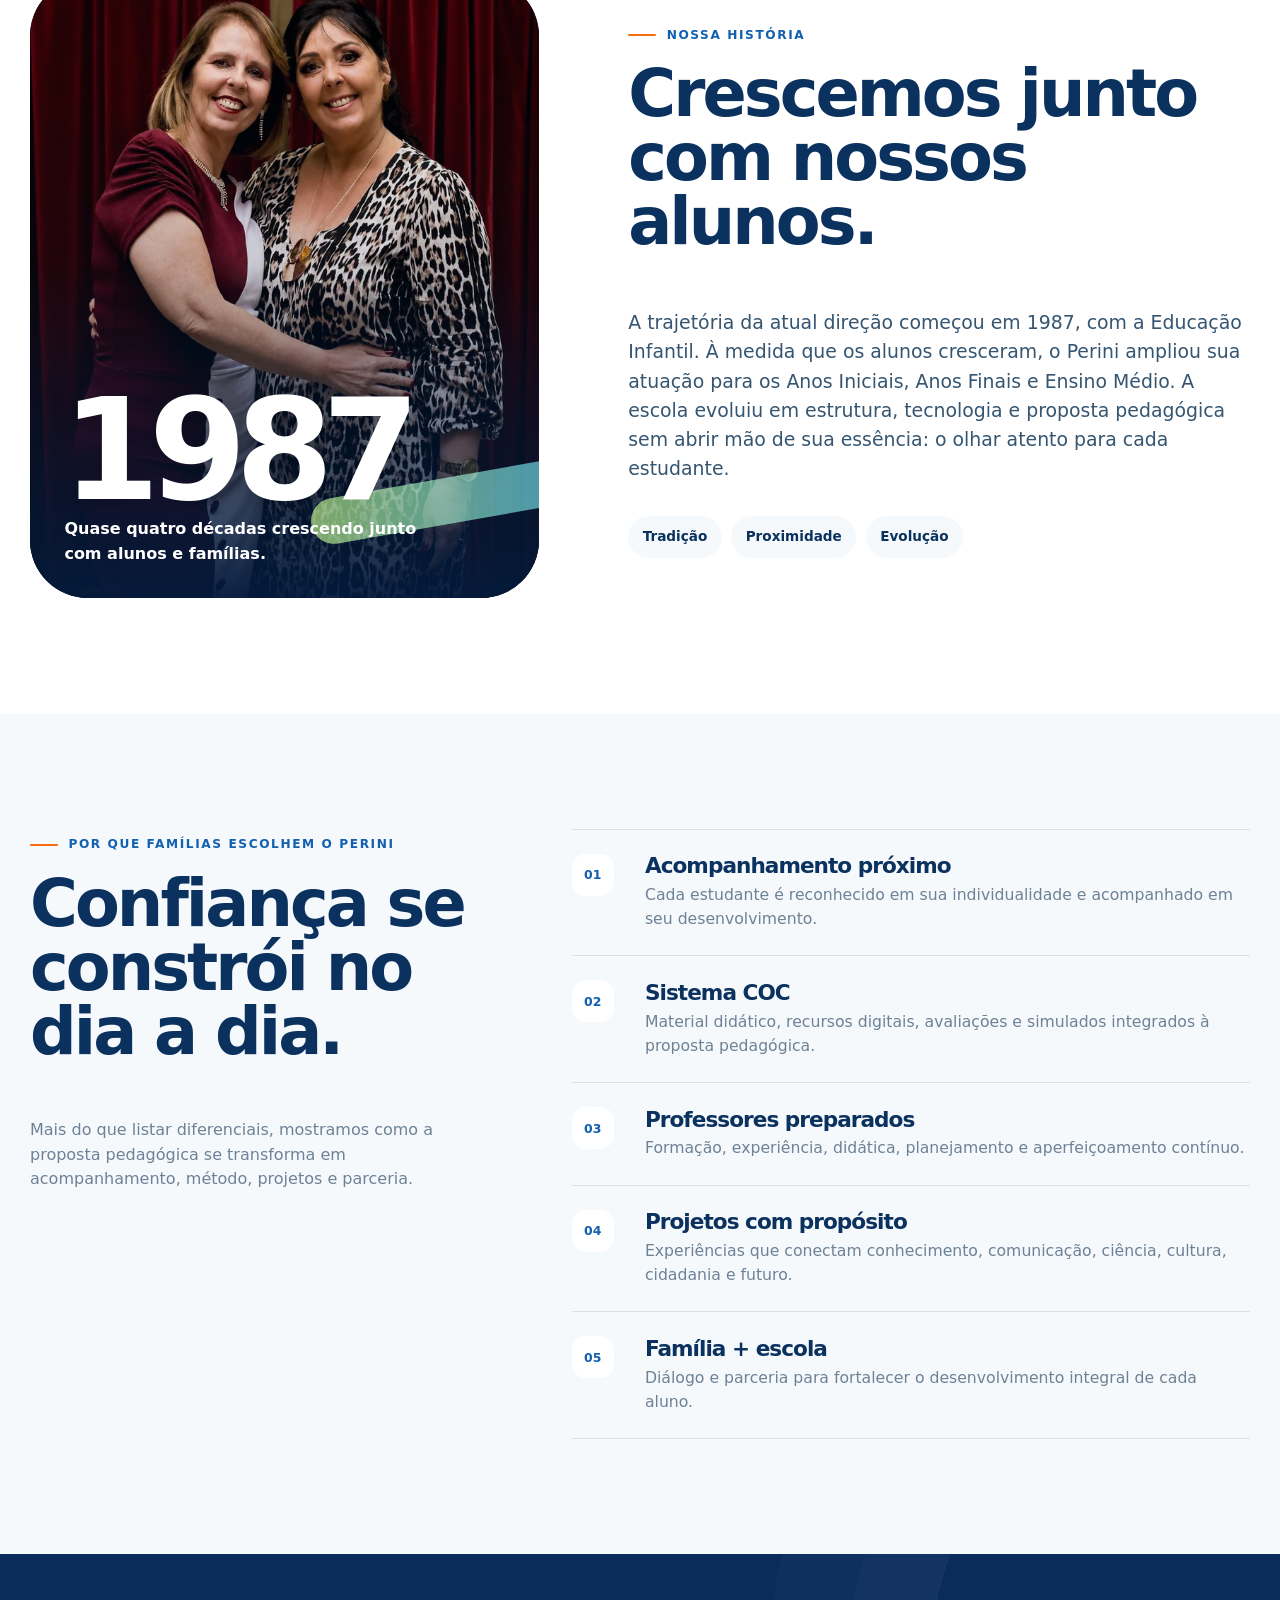
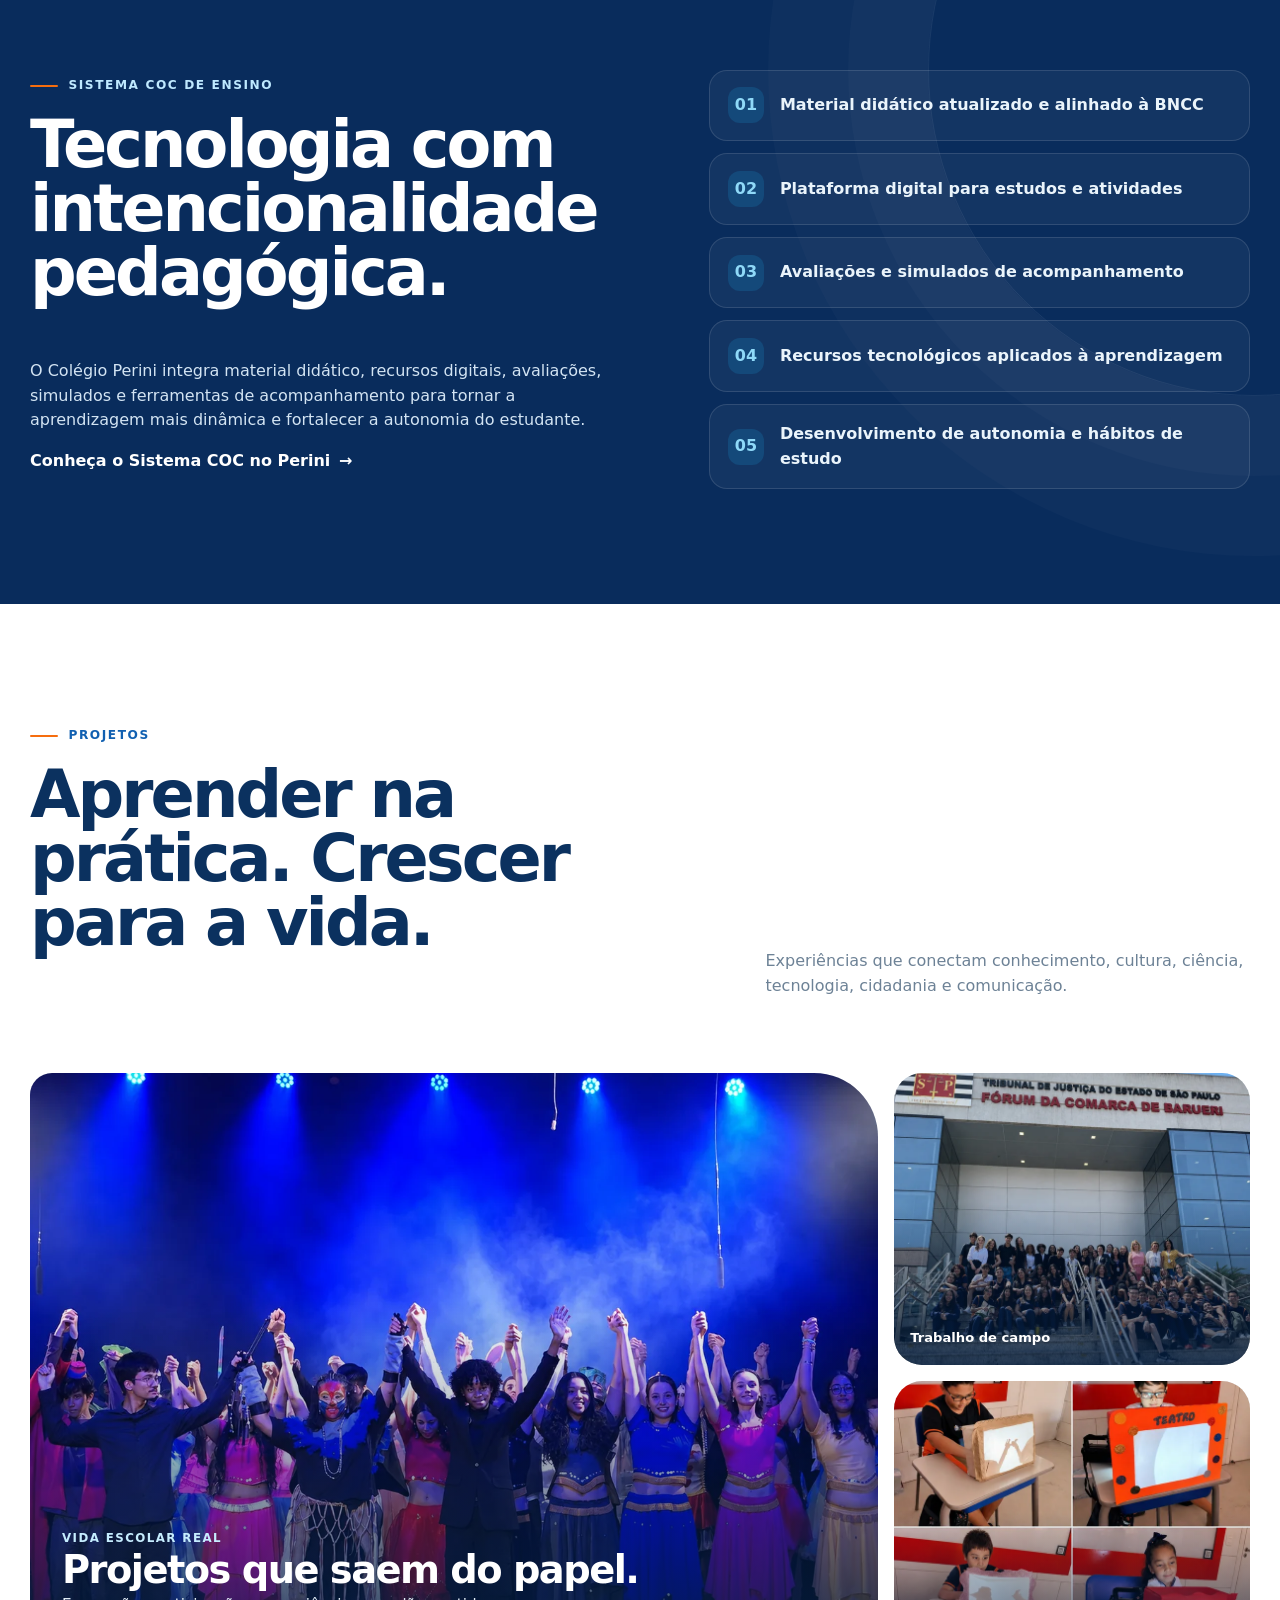
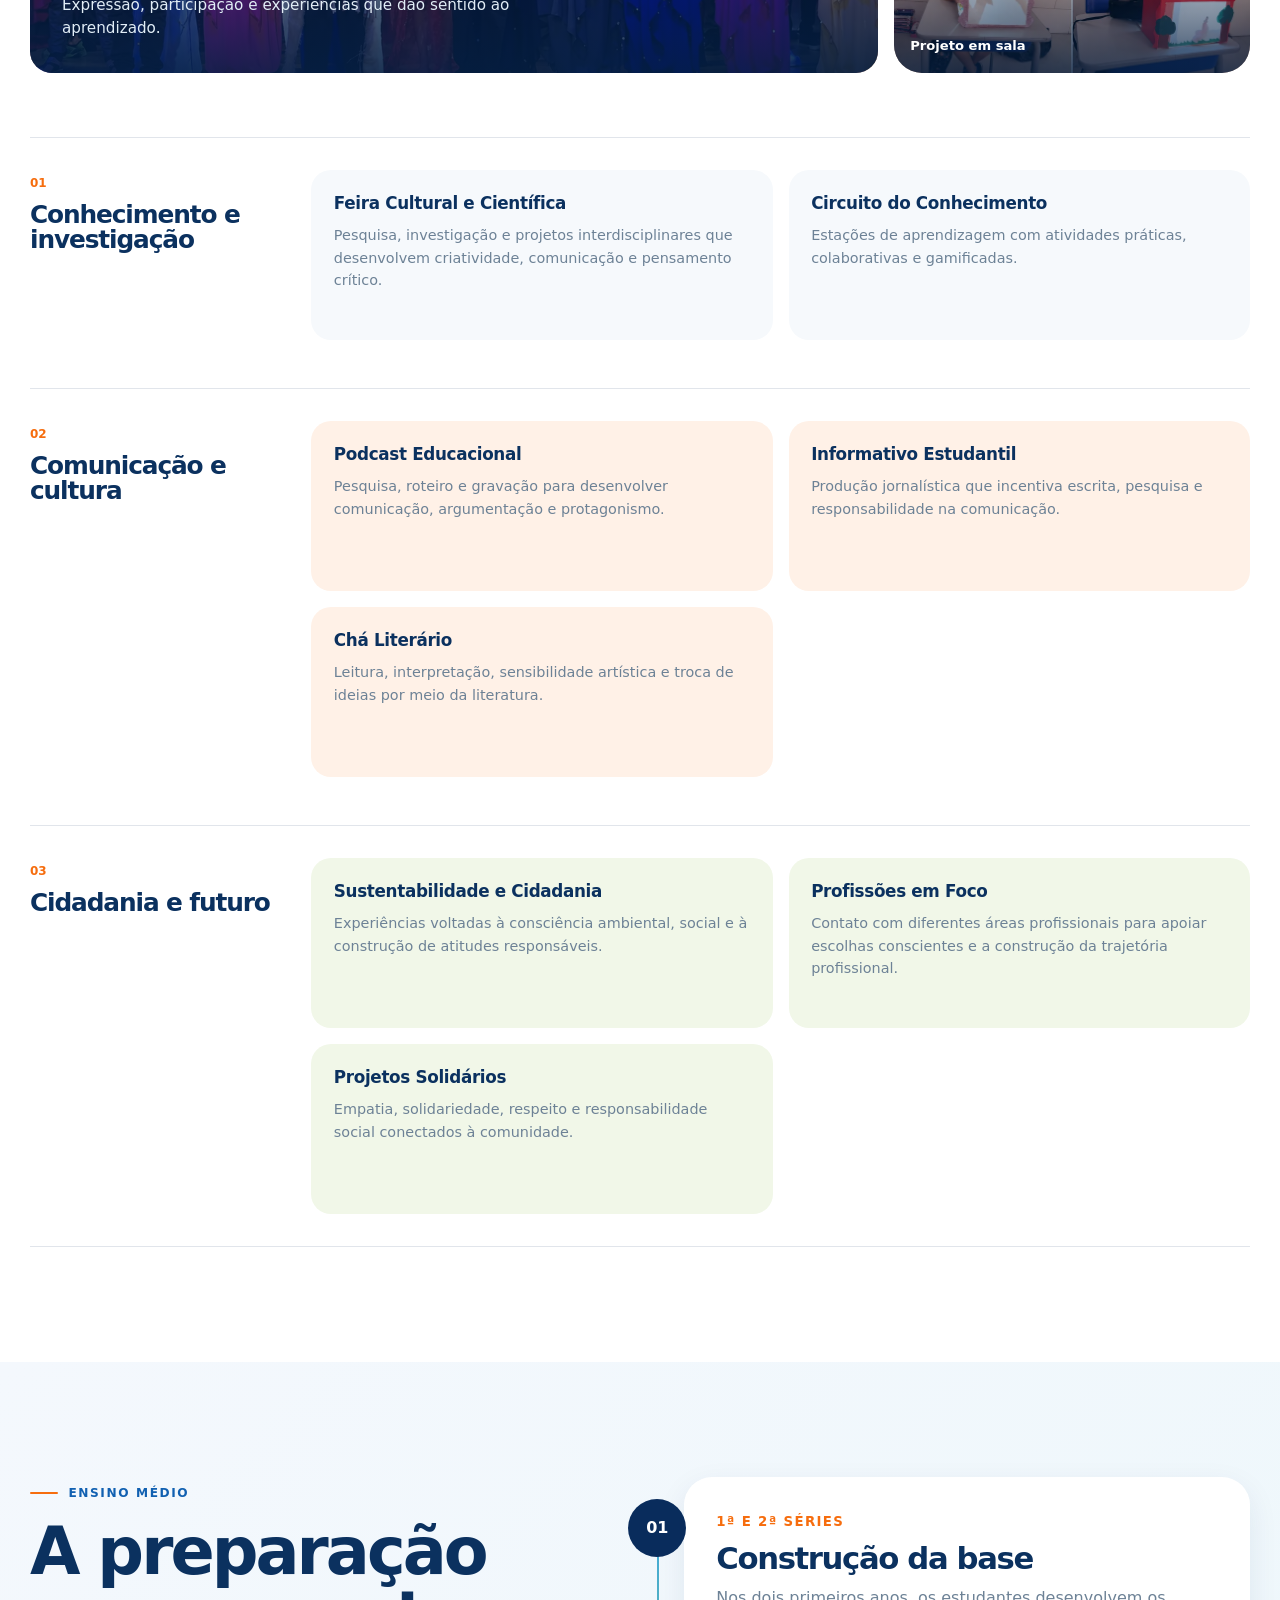
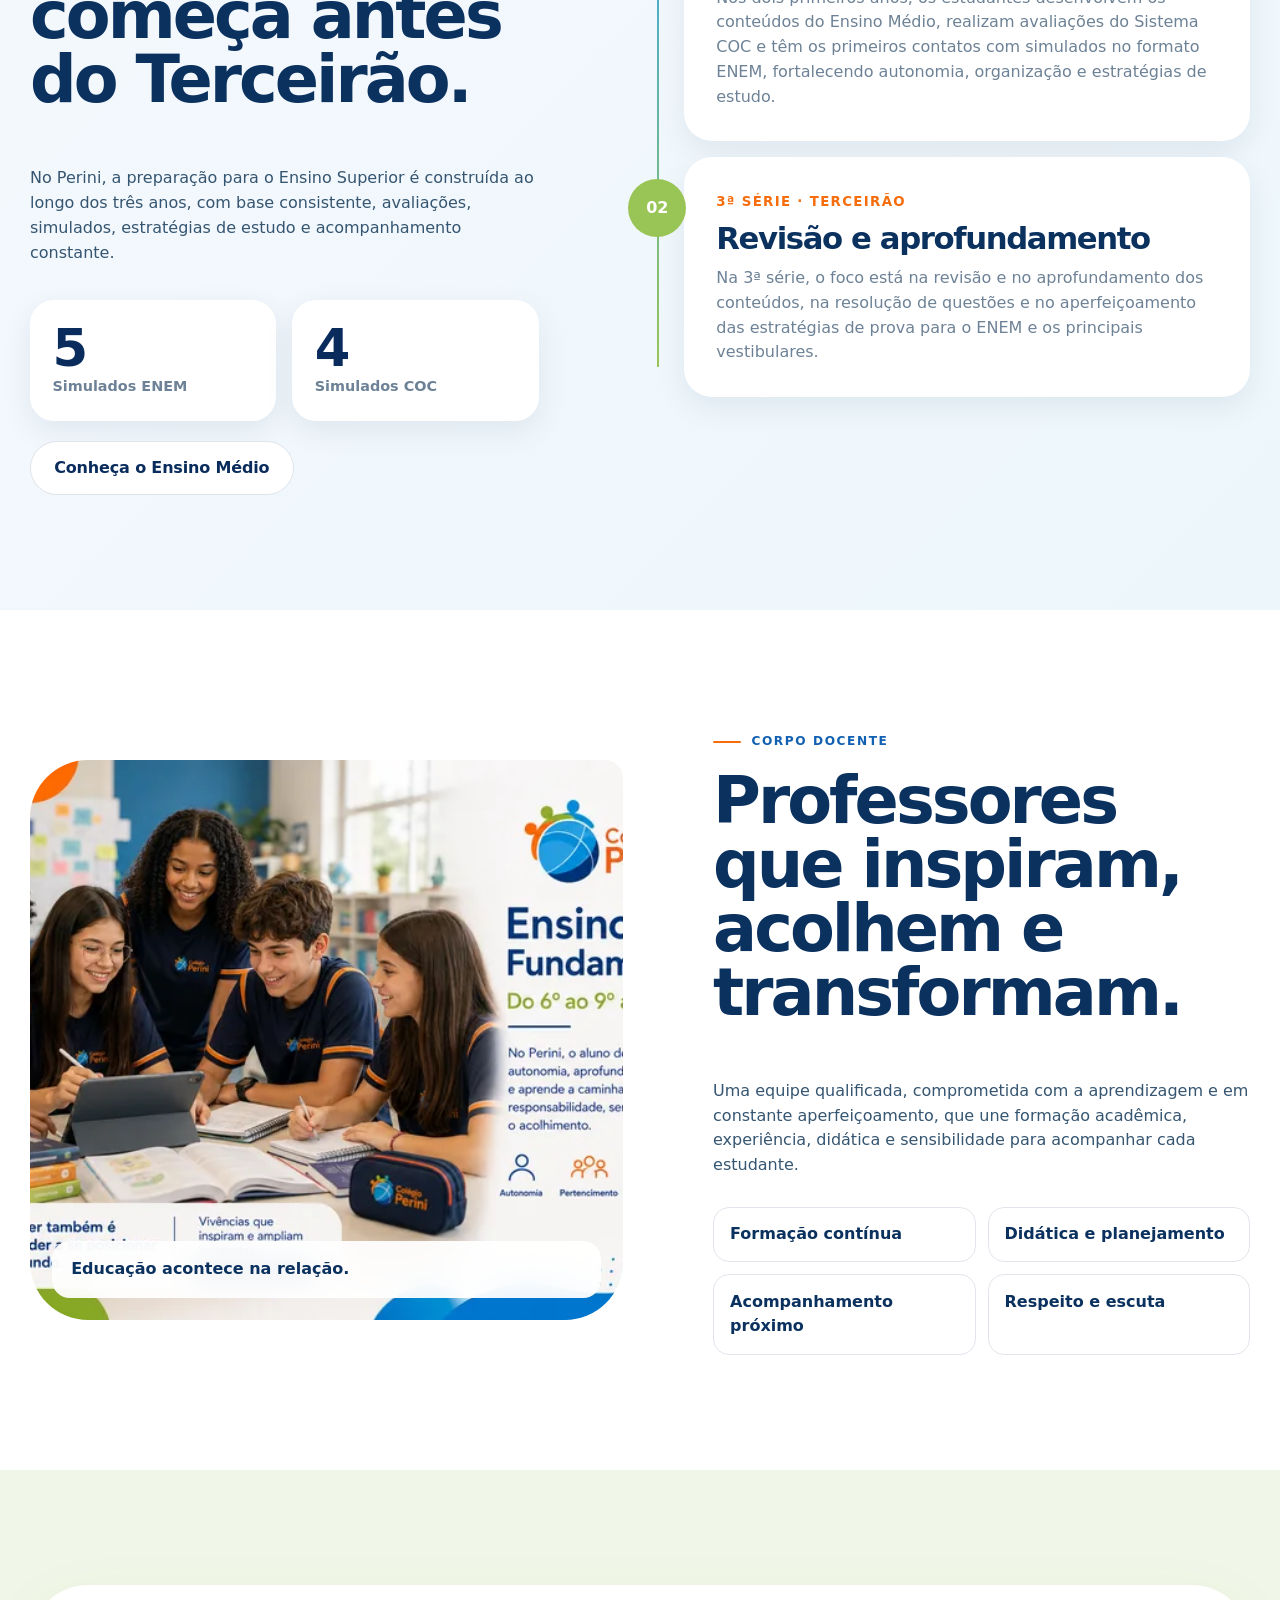
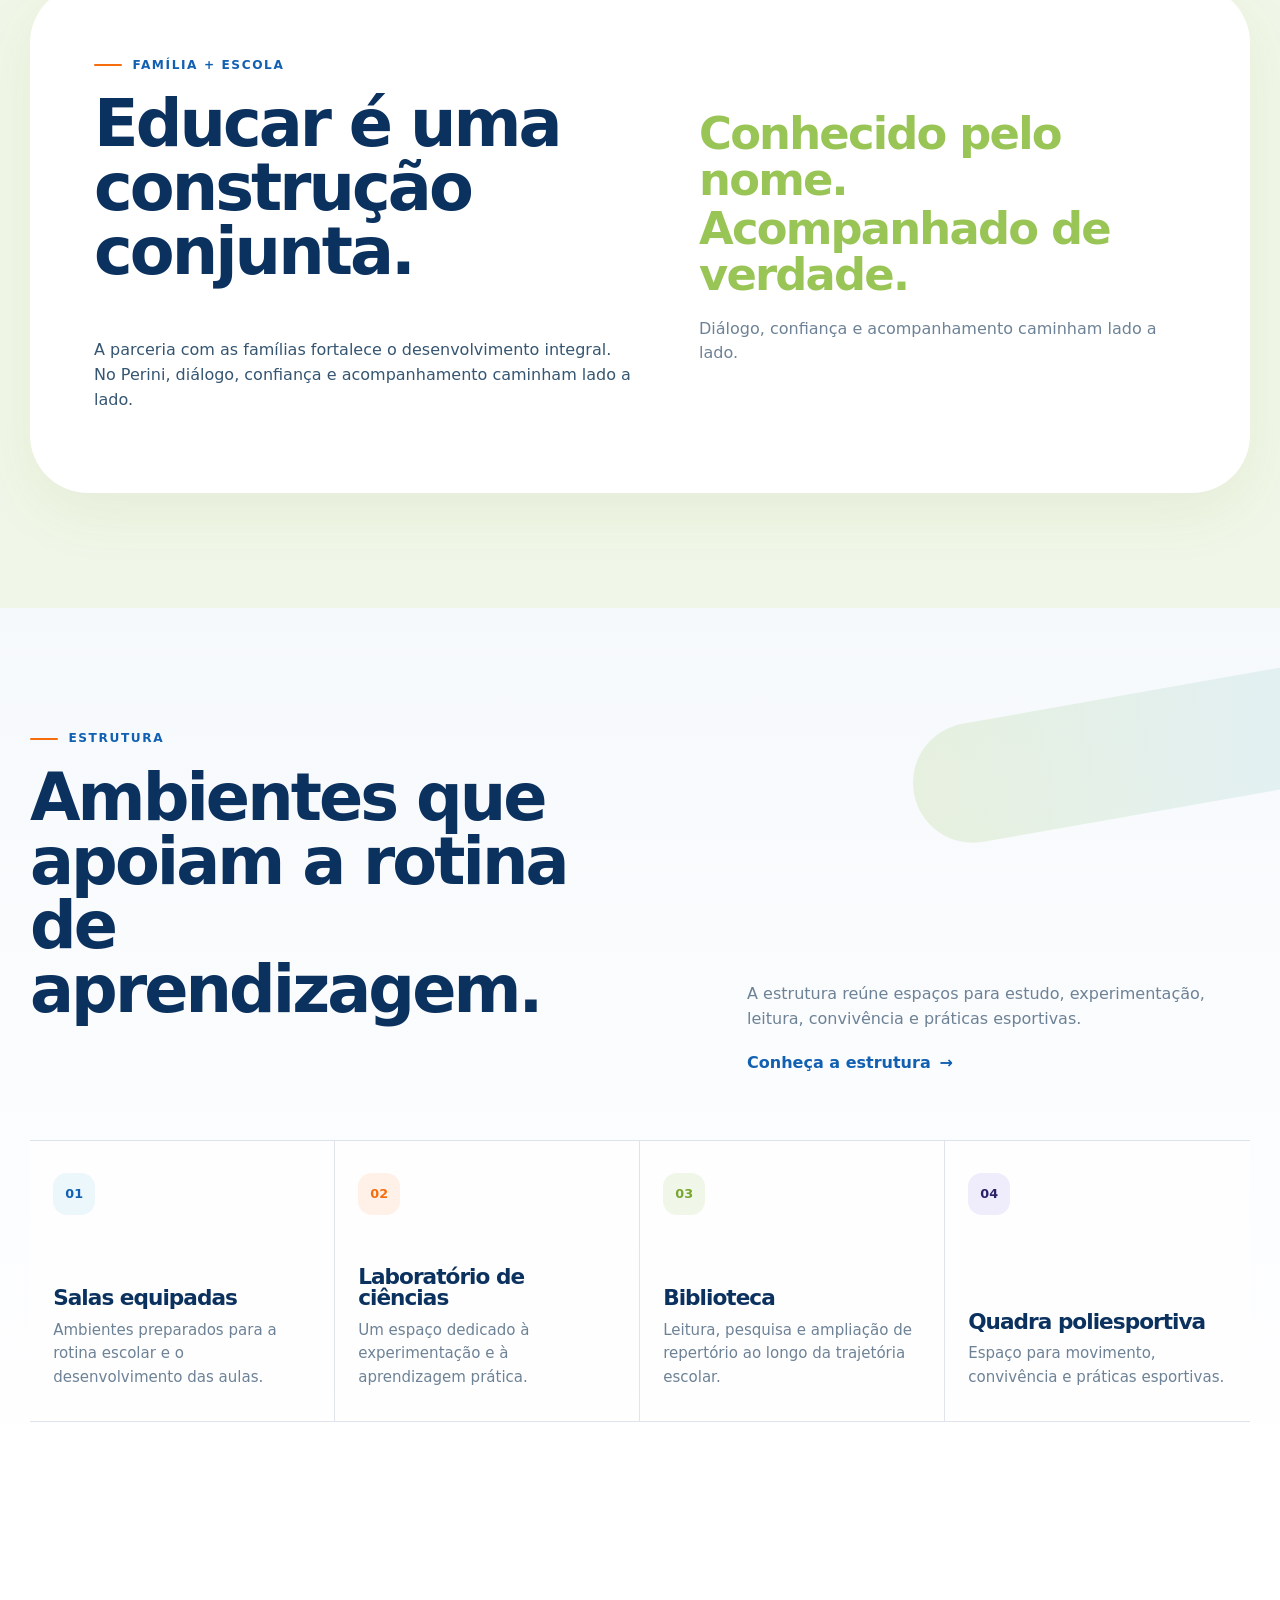
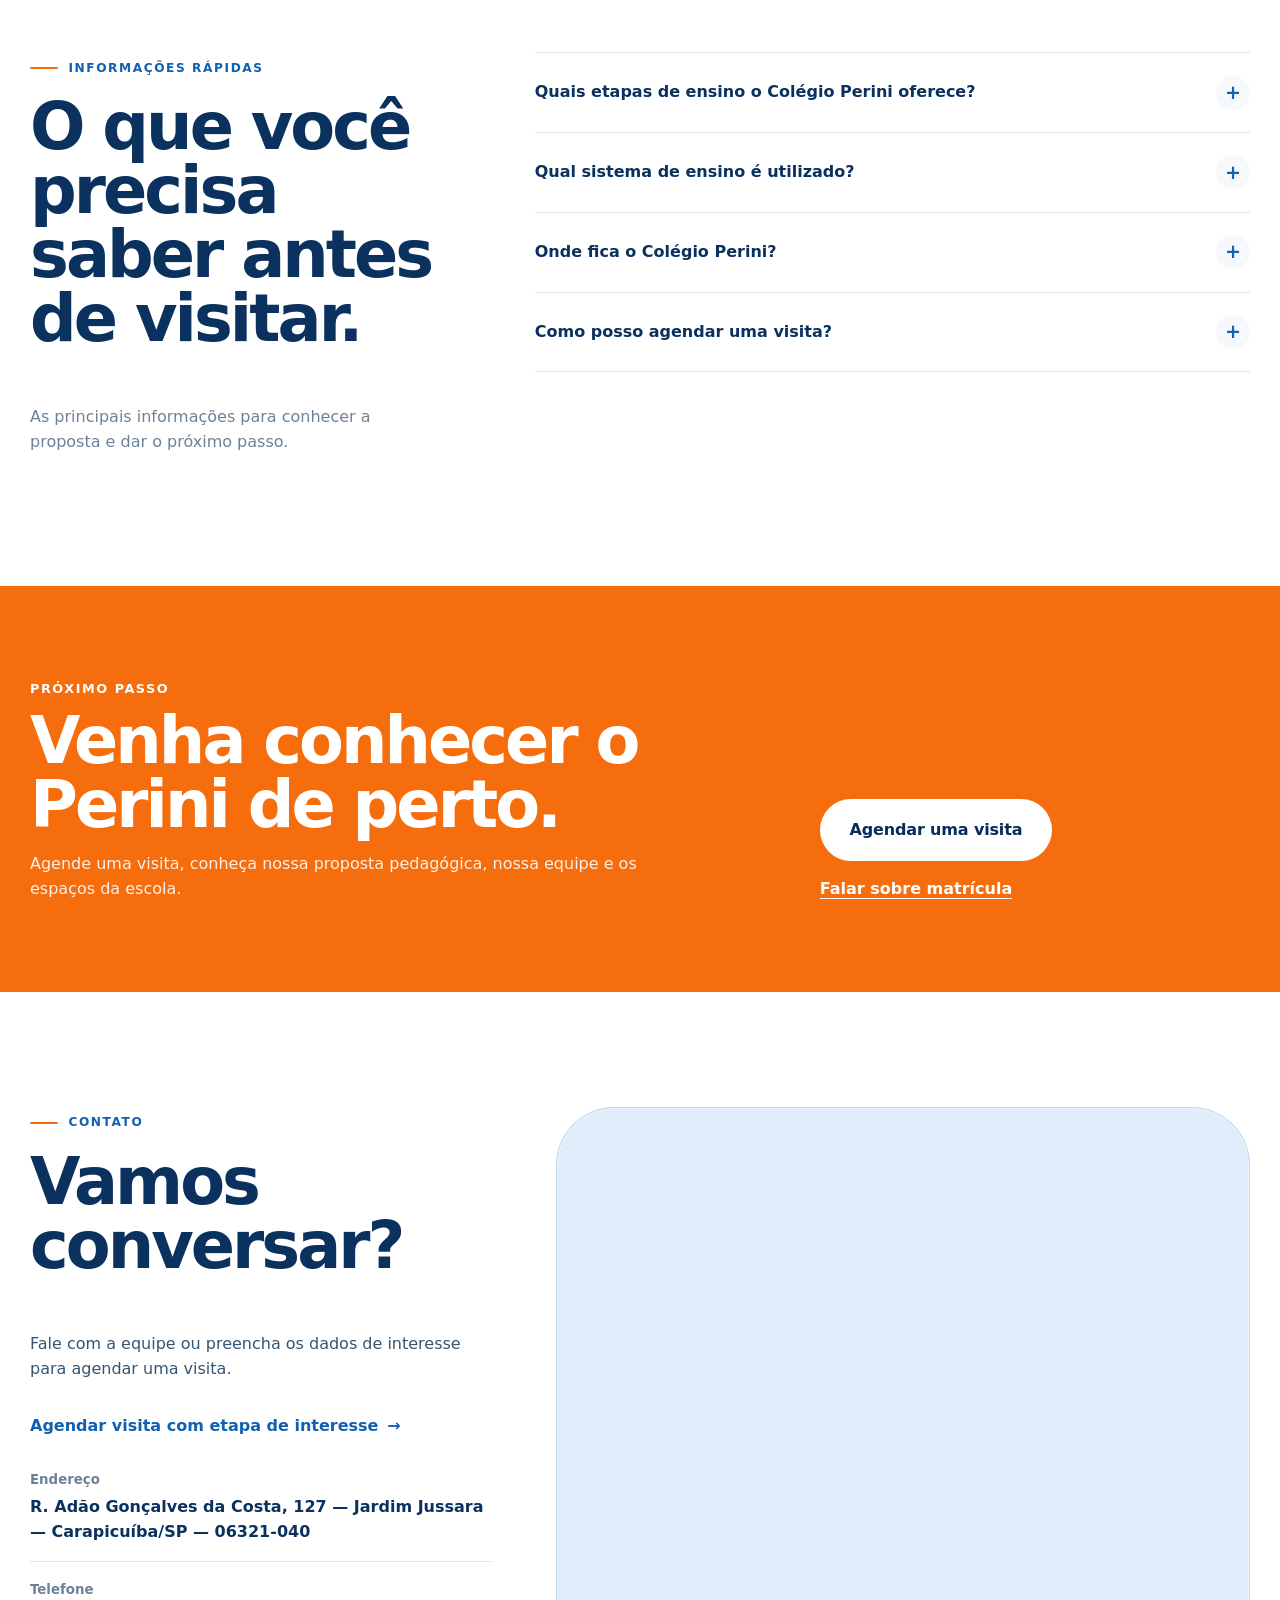
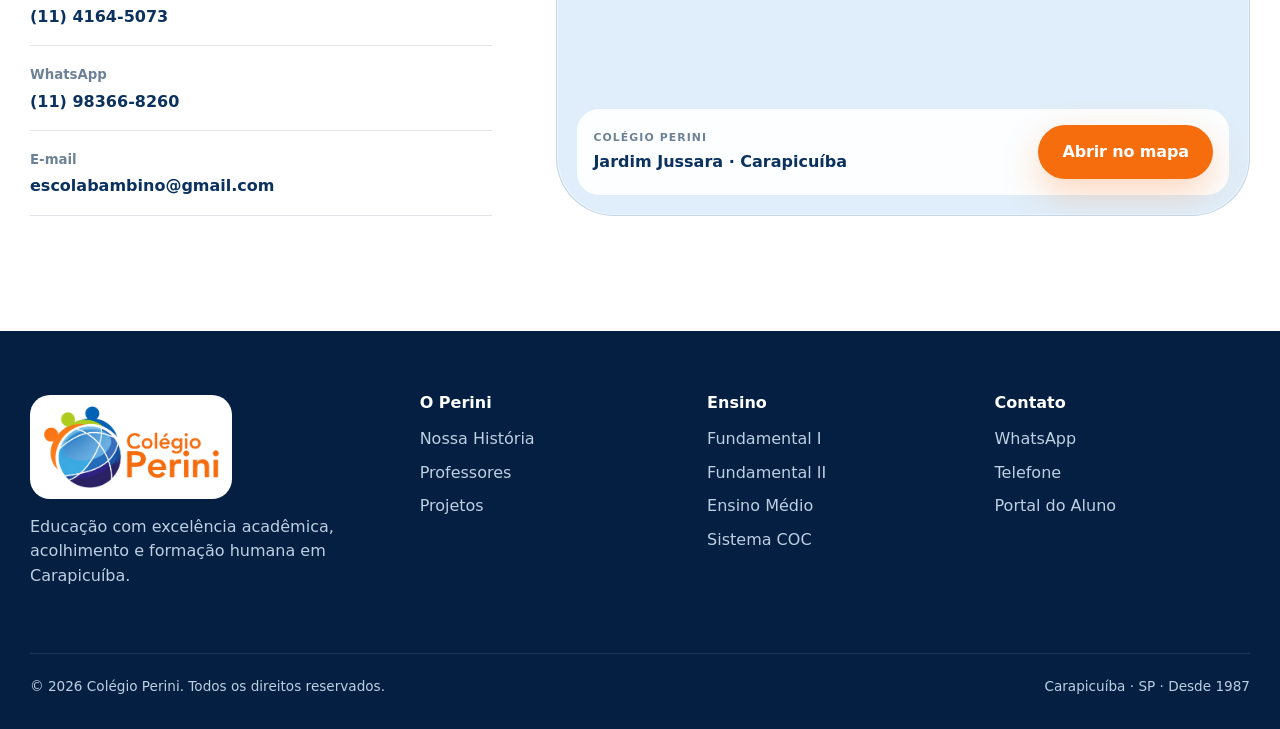
==== commit b3d666cc: "Add files via upload" ====
--- a/index.html
+++ b/index.html
@@ -1,4 +1,5 @@
-<!doctype html>
+<!DOCTYPE html>
+
 <html lang="pt-BR">
 <head>
 <meta charset="utf-8"/>
@@ -136,7 +137,10 @@
 </section>
 <section class="section history" id="historia">
 <div class="container history-layout">
-<div class="history-panel" data-reveal="">
+<div class="history-panel history-photo-panel" data-reveal=""><picture class="history-panel-picture">
+<source media="(max-width:720px)" srcset="assets/real/direcao-historia-720.webp"/>
+<img alt="Equipe de direção do Colégio Perini em registro institucional" decoding="async" loading="lazy" sizes="(max-width:1080px) 92vw, 40vw" src="assets/real/direcao-historia.webp" srcset="assets/real/direcao-historia-720.webp 720w, assets/real/direcao-historia.webp 1086w"/>
+</picture>
 <span class="history-year">1987</span>
 <p>Quase quatro décadas crescendo junto com alunos e famílias.</p>
 <div aria-hidden="true" class="history-orbit"></div>
@@ -172,6 +176,23 @@
 <div><span class="kicker">Projetos</span><h2>Aprender na prática. Crescer para a vida.</h2></div>
 <p>Experiências que conectam conhecimento, cultura, ciência, tecnologia, cidadania e comunicação.</p>
 </div>
+<div class="projects-photo-story" data-reveal="">
+<figure class="project-photo-main">
+<img alt="Apresentação coletiva de estudantes em atividade cultural do Colégio Perini" decoding="async" loading="lazy" sizes="(max-width:1080px) 92vw, 66vw" src="assets/real/teatro-palco.webp" srcset="assets/real/teatro-palco-720.webp 720w, assets/real/teatro-palco-1200.webp 1200w, assets/real/teatro-palco.webp 1254w"/>
+<figcaption><span>Vida escolar real</span><strong>Projetos que saem do papel.</strong><small>Expressão, participação e experiências que dão sentido ao aprendizado.</small></figcaption>
+</figure>
+<div class="project-photo-stack">
+<figure>
+<img alt="Estudantes do Colégio Perini em atividade de trabalho de campo" decoding="async" loading="lazy" sizes="(max-width:1080px) 92vw, 31vw" src="assets/real/trabalho-de-campo.webp" srcset="assets/real/trabalho-de-campo-720.webp 720w, assets/real/trabalho-de-campo-1200.webp 1200w, assets/real/trabalho-de-campo.webp 1254w"/>
+<figcaption>Trabalho de campo</figcaption>
+</figure>
+<figure>
+<img alt="Atividade de teatro de sombras realizada por estudantes do Colégio Perini" decoding="async" loading="lazy" sizes="(max-width:1080px) 92vw, 31vw" src="assets/real/fundamental1-teatro-sombras.webp" srcset="assets/real/fundamental1-teatro-sombras-720.webp 720w, assets/real/fundamental1-teatro-sombras-1200.webp 1200w, assets/real/fundamental1-teatro-sombras.webp 1254w"/>
+<figcaption>Projeto em sala</figcaption>
+</figure>
+</div>
+</div>
+
 <div class="projects-grid" id="projects-grid"></div>
 </div>
 </section>
--- a/css/components.css
+++ b/css/components.css
@@ -69,3 +69,55 @@
 .stats-row{display:grid;grid-template-columns:repeat(2,1fr);gap:1rem;margin-top:1.5rem}.stat-box{padding:1.5rem;border-radius:24px;background:#fff;box-shadow:var(--shadow-sm)}.stat-box strong{font-size:3.4rem;line-height:1;color:var(--blue-950);display:block}.stat-box span{font-weight:850;color:var(--muted)}
 .structure-page-grid{display:grid;grid-template-columns:repeat(2,1fr);gap:1rem}.structure-page-card{min-height:250px;border-radius:28px;padding:1.8rem;background:var(--surface);display:flex;flex-direction:column;justify-content:flex-end;position:relative;overflow:hidden}.structure-page-card:before{content:"";position:absolute;width:180px;height:180px;border-radius:50%;right:-70px;top:-80px;background:var(--blue-500);opacity:.1}.structure-page-card:nth-child(2):before{background:var(--orange)}.structure-page-card:nth-child(3):before{background:var(--green)}.structure-page-card:nth-child(4):before{background:var(--purple)}.structure-page-card h3{position:relative}.structure-page-card p{position:relative;color:var(--muted);margin:0}
 .visit-page{padding:145px 0 90px;background:linear-gradient(135deg,#f8fbfe,#eef7fa)}.visit-layout{display:grid;grid-template-columns:.78fr 1.22fr;gap:clamp(3rem,8vw,7rem);align-items:start}.visit-intro{position:sticky;top:120px}.visit-intro p{color:var(--muted)}.visit-form{background:#fff;padding:clamp(1.5rem,4vw,3rem);border-radius:36px;box-shadow:var(--shadow-sm);border:1px solid var(--line)}.form-grid{display:grid;grid-template-columns:1fr 1fr;gap:1rem}.field{display:grid;gap:.45rem}.field.full{grid-column:1/-1}.field label{font-weight:850;color:var(--ink);font-size:.88rem}.field input,.field select,.field textarea{width:100%;border:1px solid var(--line);border-radius:14px;background:#fff;padding:.9rem 1rem;font:inherit;color:var(--ink);outline:none}.field input:focus,.field select:focus,.field textarea:focus{border-color:var(--blue-500);box-shadow:0 0 0 4px rgba(60,169,226,.12)}.field textarea{min-height:120px;resize:vertical}.form-note{font-size:.82rem;color:var(--muted);margin:1rem 0}.form-actions{display:flex;gap:.8rem;align-items:center;flex-wrap:wrap}.contact-cards{display:grid;grid-template-columns:repeat(4,1fr);gap:1rem;margin-top:2rem}.contact-card{padding:1.2rem;border:1px solid var(--line);border-radius:20px;background:#fff}.contact-card small{display:block;text-transform:uppercase;letter-spacing:.08em;color:var(--muted);font-weight:900;font-size:.66rem;margin-bottom:.4rem}.contact-card a,.contact-card span{color:var(--ink);font-weight:800;font-size:.9rem}.internal-map{margin-top:1.5rem;border-radius:32px;overflow:hidden;min-height:420px;border:1px solid var(--line)}.internal-map iframe{width:100%;height:420px}
+
+/* V3.1 — fotografias reais integradas à narrativa */
+.history-photo-panel{padding:0;min-height:620px;background:#062e61;isolation:isolate}
+.history-panel-picture{position:absolute;inset:0;z-index:0}
+.history-panel-picture img{width:100%;height:100%;object-fit:cover;object-position:center 38%;filter:saturate(.94) contrast(1.02)}
+.history-photo-panel:after{content:"";position:absolute;inset:0;z-index:1;background:linear-gradient(180deg,rgba(3,27,61,.08) 15%,rgba(3,27,61,.18) 46%,rgba(3,27,61,.94) 100%)}
+.history-photo-panel>.history-year,.history-photo-panel>p,.history-photo-panel>.history-orbit{position:absolute;z-index:2}
+.history-photo-panel>.history-year{left:2rem;bottom:5.8rem;color:#fff;text-shadow:0 6px 28px rgba(0,0,0,.28)}
+.history-photo-panel>p{left:2.15rem;right:2.15rem;bottom:2rem;max-width:390px;color:#fff;font-weight:760;margin:0}
+.history-photo-panel>.history-orbit{right:-90px;left:auto;bottom:78px;width:320px;height:46px;opacity:.82;mix-blend-mode:screen}
+
+.projects-photo-story{display:grid;grid-template-columns:minmax(0,1.55fr) minmax(260px,.65fr);gap:1rem;margin:0 0 clamp(2.5rem,5vw,4.5rem)}
+.projects-photo-story figure{margin:0;position:relative;overflow:hidden;background:#e9f1f7}
+.project-photo-main{min-height:600px;border-radius:22px 64px 22px 22px}
+.project-photo-main img,.project-photo-stack img{width:100%;height:100%;object-fit:cover;display:block;transition:transform .7s var(--ease)}
+.project-photo-main img{position:absolute;inset:0;object-position:center 38%}
+.project-photo-main:after{content:"";position:absolute;inset:0;background:linear-gradient(180deg,transparent 38%,rgba(4,31,66,.9) 100%)}
+.project-photo-main figcaption{position:absolute;z-index:2;left:2rem;right:2rem;bottom:2rem;color:#fff;display:grid;gap:.25rem;max-width:590px}
+.project-photo-main figcaption span{font-size:.74rem;text-transform:uppercase;letter-spacing:.12em;font-weight:900;color:#c6edff}
+.project-photo-main figcaption strong{font-size:clamp(1.8rem,3vw,3rem);line-height:1;letter-spacing:-.04em}
+.project-photo-main figcaption small{font-size:.95rem;color:#e1edf6;max-width:520px}
+.project-photo-stack{display:grid;grid-template-rows:1fr 1fr;gap:1rem}
+.project-photo-stack figure{border-radius:28px;min-height:292px}
+.project-photo-stack img{position:absolute;inset:0}
+.project-photo-stack figure:after{content:"";position:absolute;inset:45% 0 0;background:linear-gradient(transparent,rgba(4,31,66,.78))}
+.project-photo-stack figcaption{position:absolute;z-index:2;left:1rem;right:1rem;bottom:1rem;color:#fff;font-size:.82rem;font-weight:900}
+.projects-photo-story figure:hover img{transform:scale(1.025)}
+
+.real-story-section{padding:clamp(4.5rem,8vw,7rem) 0;background:#fff}
+.real-story-section+.content-band{margin-top:0}
+.real-story-grid{display:grid;grid-template-columns:1.16fr .84fr;gap:clamp(2.5rem,7vw,6rem);align-items:center}
+.real-story-media{margin:0;border-radius:18px 54px 54px 54px;overflow:hidden;box-shadow:var(--shadow-sm);background:var(--surface-blue);aspect-ratio:1/1}
+.real-story-media img{width:100%;height:100%;object-fit:cover;display:block}
+.real-story-copy{max-width:520px}
+.real-story-copy h2{font-size:clamp(2.35rem,4.8vw,4.6rem);margin:.75rem 0 1rem}
+.real-story-copy p{font-size:1.08rem;color:var(--muted);max-width:480px}
+
+.real-gallery-section{padding:clamp(5rem,8vw,8rem) 0;background:#fff}
+.real-gallery-grid{display:grid;grid-template-columns:1.35fr .82fr .82fr;gap:1rem;align-items:stretch}
+.real-gallery-grid figure{margin:0;position:relative;overflow:hidden;border-radius:26px;background:var(--surface-blue);min-height:470px}
+.real-gallery-grid .real-gallery-wide{border-radius:22px 58px 22px 22px}
+.real-gallery-grid img{position:absolute;inset:0;width:100%;height:100%;object-fit:cover;transition:transform .6s var(--ease)}
+.real-gallery-grid figure:after{content:"";position:absolute;inset:55% 0 0;background:linear-gradient(transparent,rgba(4,31,66,.82))}
+.real-gallery-grid figcaption{position:absolute;z-index:2;left:1.2rem;right:1.2rem;bottom:1.1rem;color:#fff;font-weight:900;font-size:.88rem}
+.real-gallery-grid figure:hover img{transform:scale(1.025)}
+.real-gallery-grid figure:nth-child(3) img{object-position:center 28%}
+
+.visit-team-photo{margin:1.8rem 0 0;border-radius:18px 42px 42px 42px;overflow:hidden;background:var(--surface-blue);box-shadow:var(--shadow-sm);position:relative;aspect-ratio:1/1}
+.visit-team-photo img{width:100%;height:100%;object-fit:cover;object-position:center 42%;display:block}
+.visit-team-photo:after{content:"";position:absolute;inset:58% 0 0;background:linear-gradient(transparent,rgba(4,31,66,.78))}
+.visit-team-photo figcaption{position:absolute;z-index:2;left:1rem;right:1rem;bottom:1rem;color:#fff;font-size:.85rem;font-weight:900}
+.real-story-games img{transform:scale(1.16);object-position:center 68%}
--- a/css/responsive.css
+++ b/css/responsive.css
@@ -5,3 +5,34 @@
 
 @media(max-width:1080px){.journey-grid{grid-template-columns:1fr}.journey-step{min-height:auto;border-right:0;border-bottom:1px solid var(--line)}.journey-step:last-child{border-bottom:0}.reasons-layout,.page-hero-layout,.editorial-layout,.content-band-layout,.visit-layout{grid-template-columns:1fr}.reasons-intro,.editorial-intro,.visit-intro{position:static}.page-hero-media{max-width:860px}.contact-cards{grid-template-columns:1fr 1fr}}
 @media(max-width:720px){.hero-actions .hero-whatsapp{width:auto;justify-self:start;padding:.25rem 0}.stage-actions{display:grid;gap:.65rem}.stage-actions .stage-whatsapp{border-left:0;padding-left:0}.project-group{grid-template-columns:1fr;gap:1rem}.project-group-items{grid-template-columns:1fr}.page-hero{padding:112px 0 48px}.page-hero-layout{gap:2rem}.page-hero-copy h1{font-size:clamp(2.85rem,12.5vw,4.3rem)}.page-hero-media{aspect-ratio:4/3;border-radius:14px 34px 34px 34px}.page-hero-actions{display:grid}.page-hero-actions .btn{width:100%}.editorial-section{padding:4.5rem 0}.editorial-item{grid-template-columns:38px 1fr}.content-band{padding:4rem 0}.page-cta-inner{display:grid}.page-cta-actions{display:grid}.page-cta-actions .btn{width:100%}.structure-page-grid{grid-template-columns:1fr}.visit-page{padding:104px 0 60px}.form-grid{grid-template-columns:1fr}.contact-cards{grid-template-columns:1fr}.internal-map,.internal-map iframe{min-height:360px;height:360px}.final-cta-actions{display:grid;width:100%}.final-matricula{text-align:center}.stats-row{grid-template-columns:1fr 1fr}}
+
+/* V3.1 — fotografias reais */
+@media(max-width:1080px){
+  .projects-photo-story{grid-template-columns:1fr}
+  .project-photo-main{min-height:520px}
+  .project-photo-stack{grid-template-columns:1fr 1fr;grid-template-rows:auto}
+  .project-photo-stack figure{min-height:340px}
+  .real-story-grid{grid-template-columns:1fr}
+  .real-story-copy{max-width:720px}
+  .real-gallery-grid{grid-template-columns:1fr 1fr}
+  .real-gallery-grid .real-gallery-wide{grid-column:1/-1;min-height:520px}
+  .visit-team-photo{max-width:680px;aspect-ratio:4/3}
+}
+@media(max-width:720px){
+  .history-photo-panel{min-height:520px}
+  .history-photo-panel>.history-year{left:1.35rem;bottom:5.6rem;font-size:5.4rem}
+  .history-photo-panel>p{left:1.35rem;right:1.35rem;bottom:1.4rem}
+  .history-photo-panel>.history-orbit{width:240px;right:-90px;bottom:78px}
+  .project-photo-main{min-height:440px;border-radius:14px 36px 14px 14px}
+  .project-photo-main figcaption{left:1.25rem;right:1.25rem;bottom:1.25rem}
+  .project-photo-stack{grid-template-columns:1fr}
+  .project-photo-stack figure{min-height:330px;border-radius:24px}
+  .real-story-section{padding:4.5rem 0}
+  .real-story-grid{gap:2rem}
+  .real-story-media{border-radius:14px 34px 34px 34px;aspect-ratio:1/1}
+  .real-gallery-section{padding:4.5rem 0}
+  .real-gallery-grid{grid-template-columns:1fr}
+  .real-gallery-grid .real-gallery-wide{grid-column:auto;min-height:380px}
+  .real-gallery-grid figure{min-height:380px;border-radius:24px}
+  .visit-team-photo{aspect-ratio:4/3;border-radius:14px 30px 30px 30px}
+}
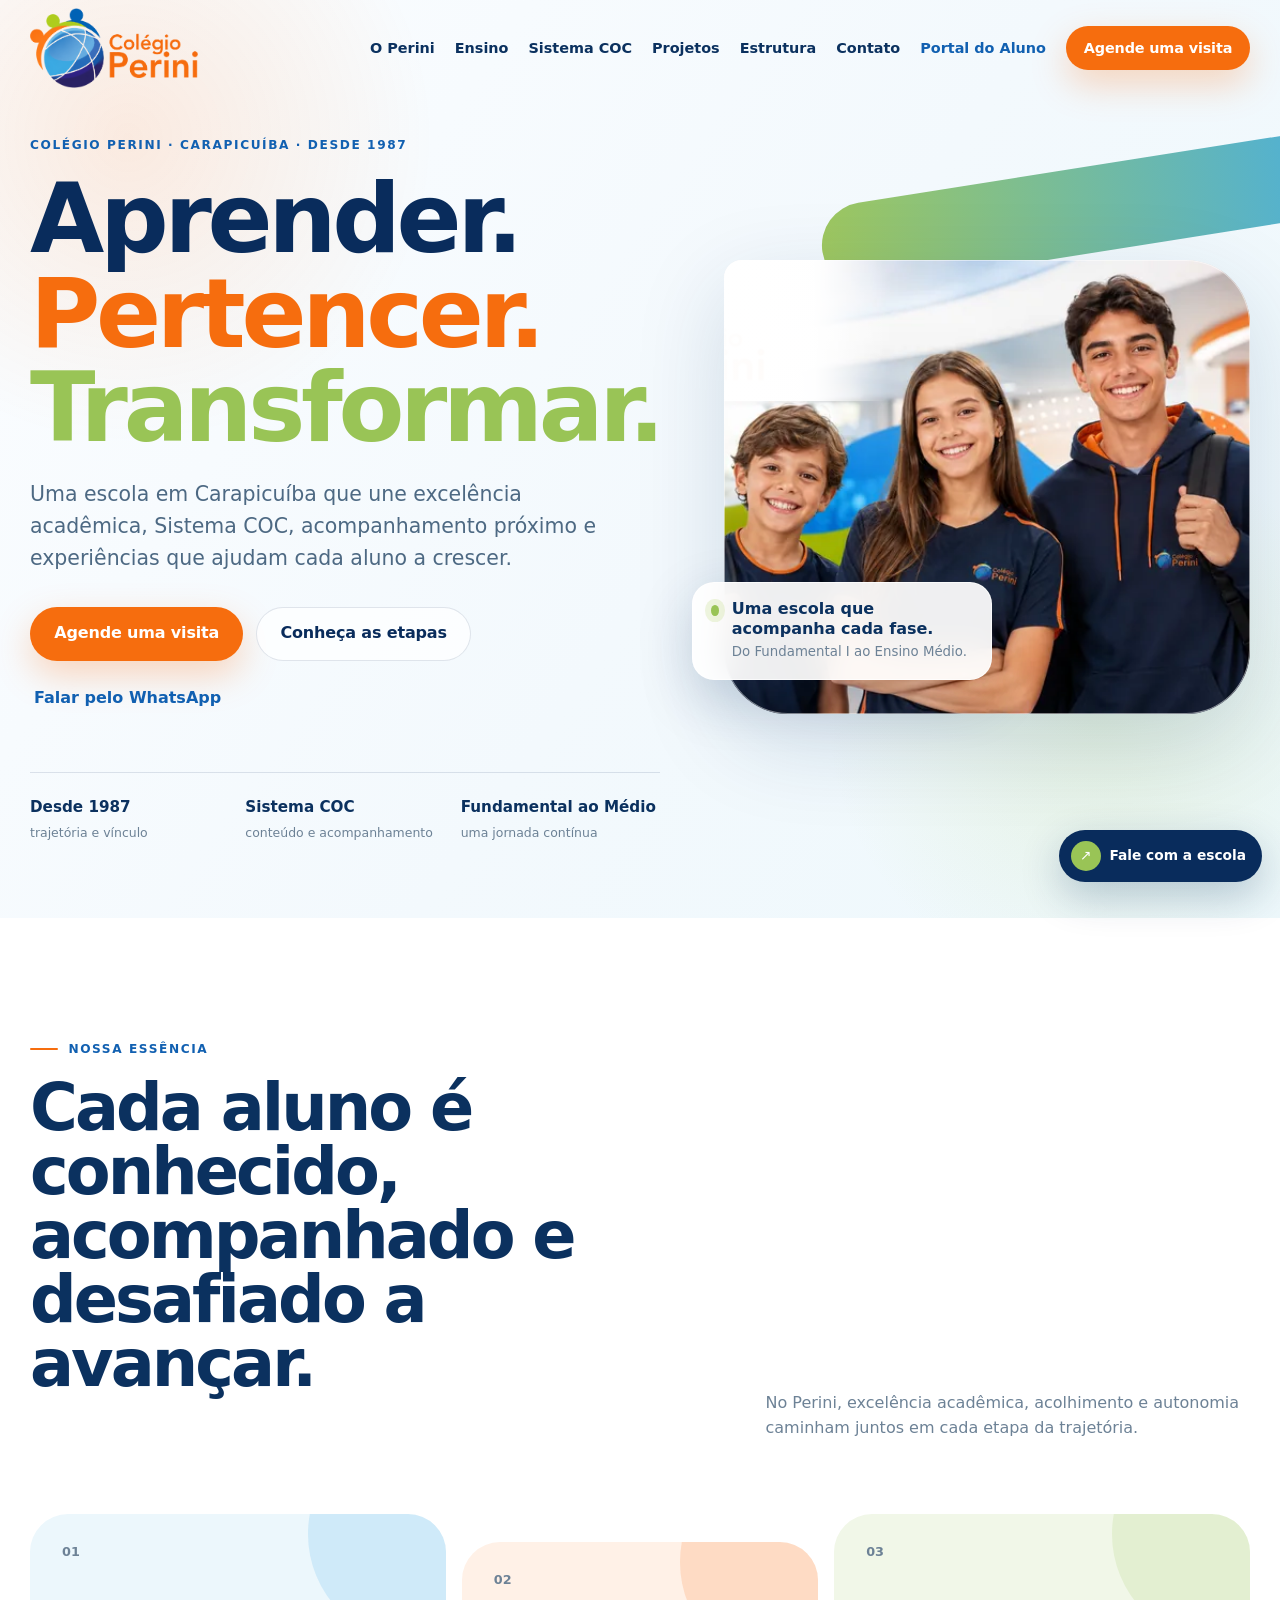
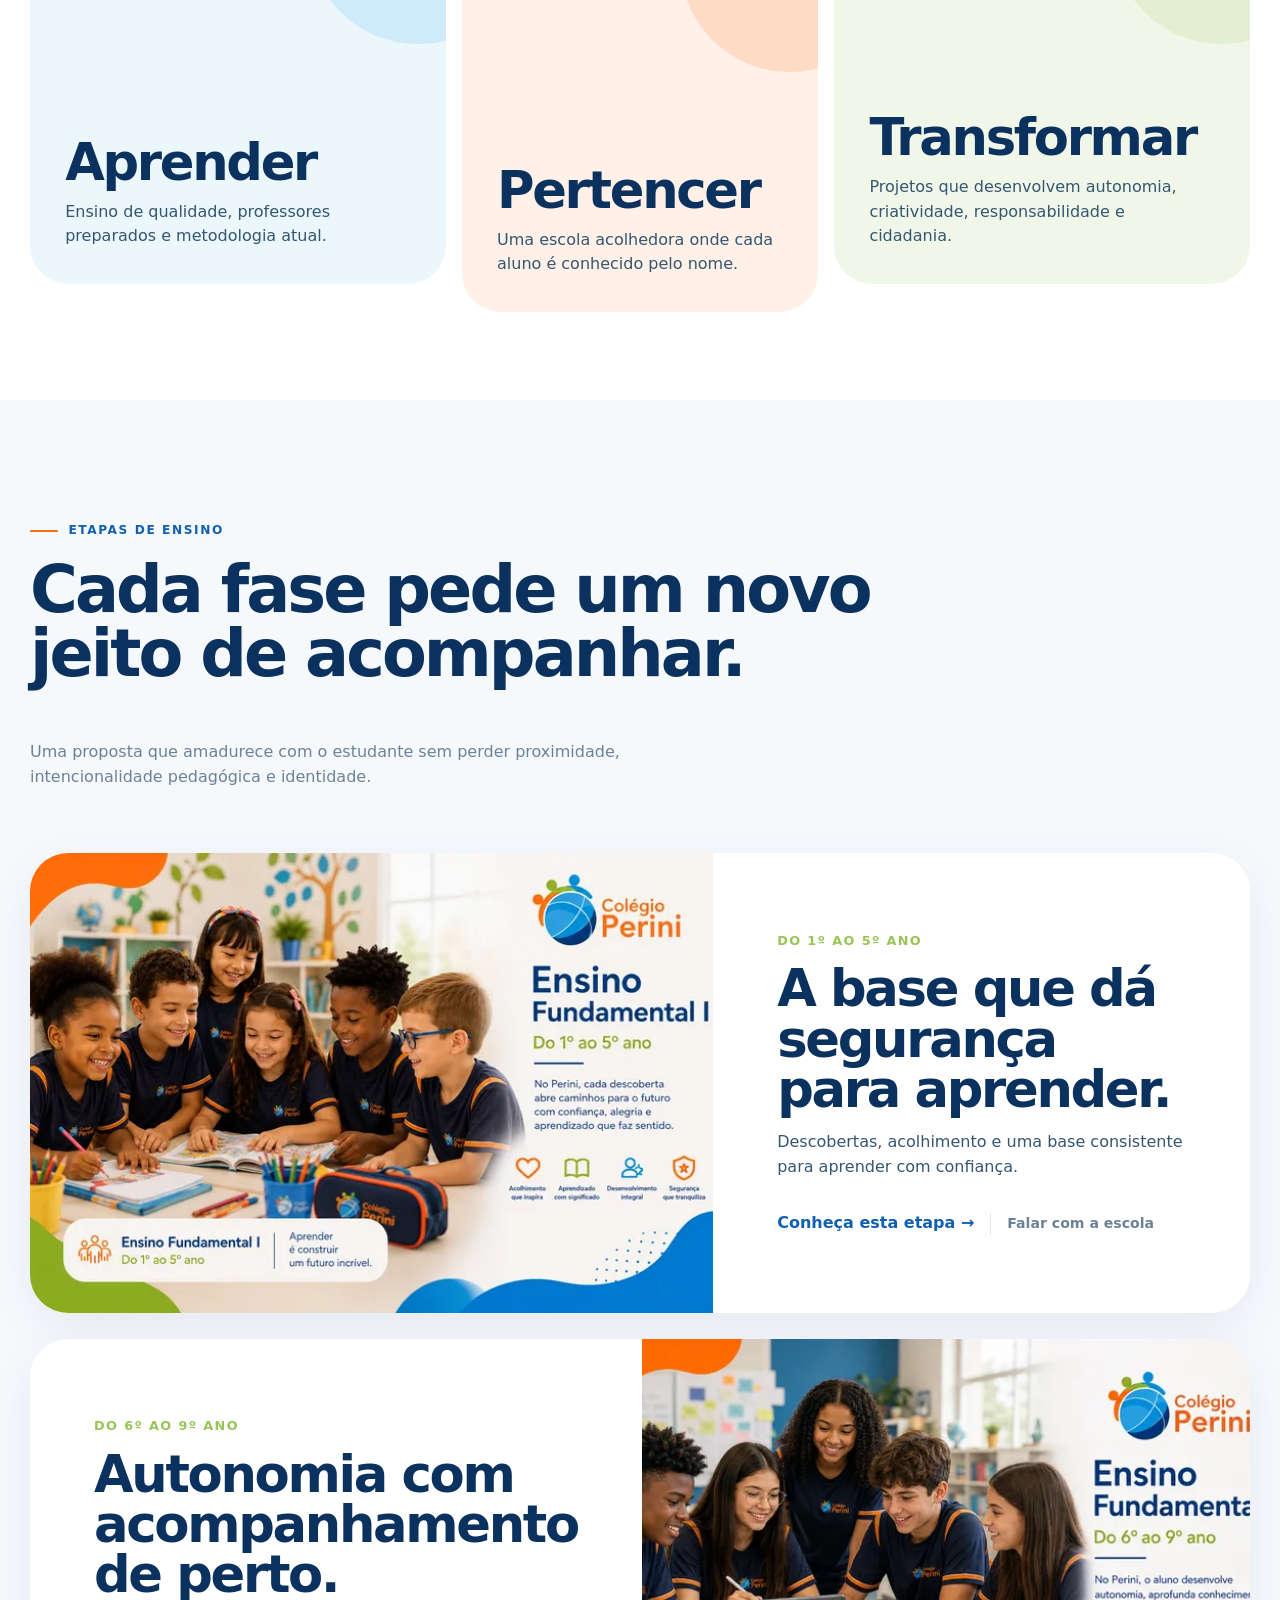
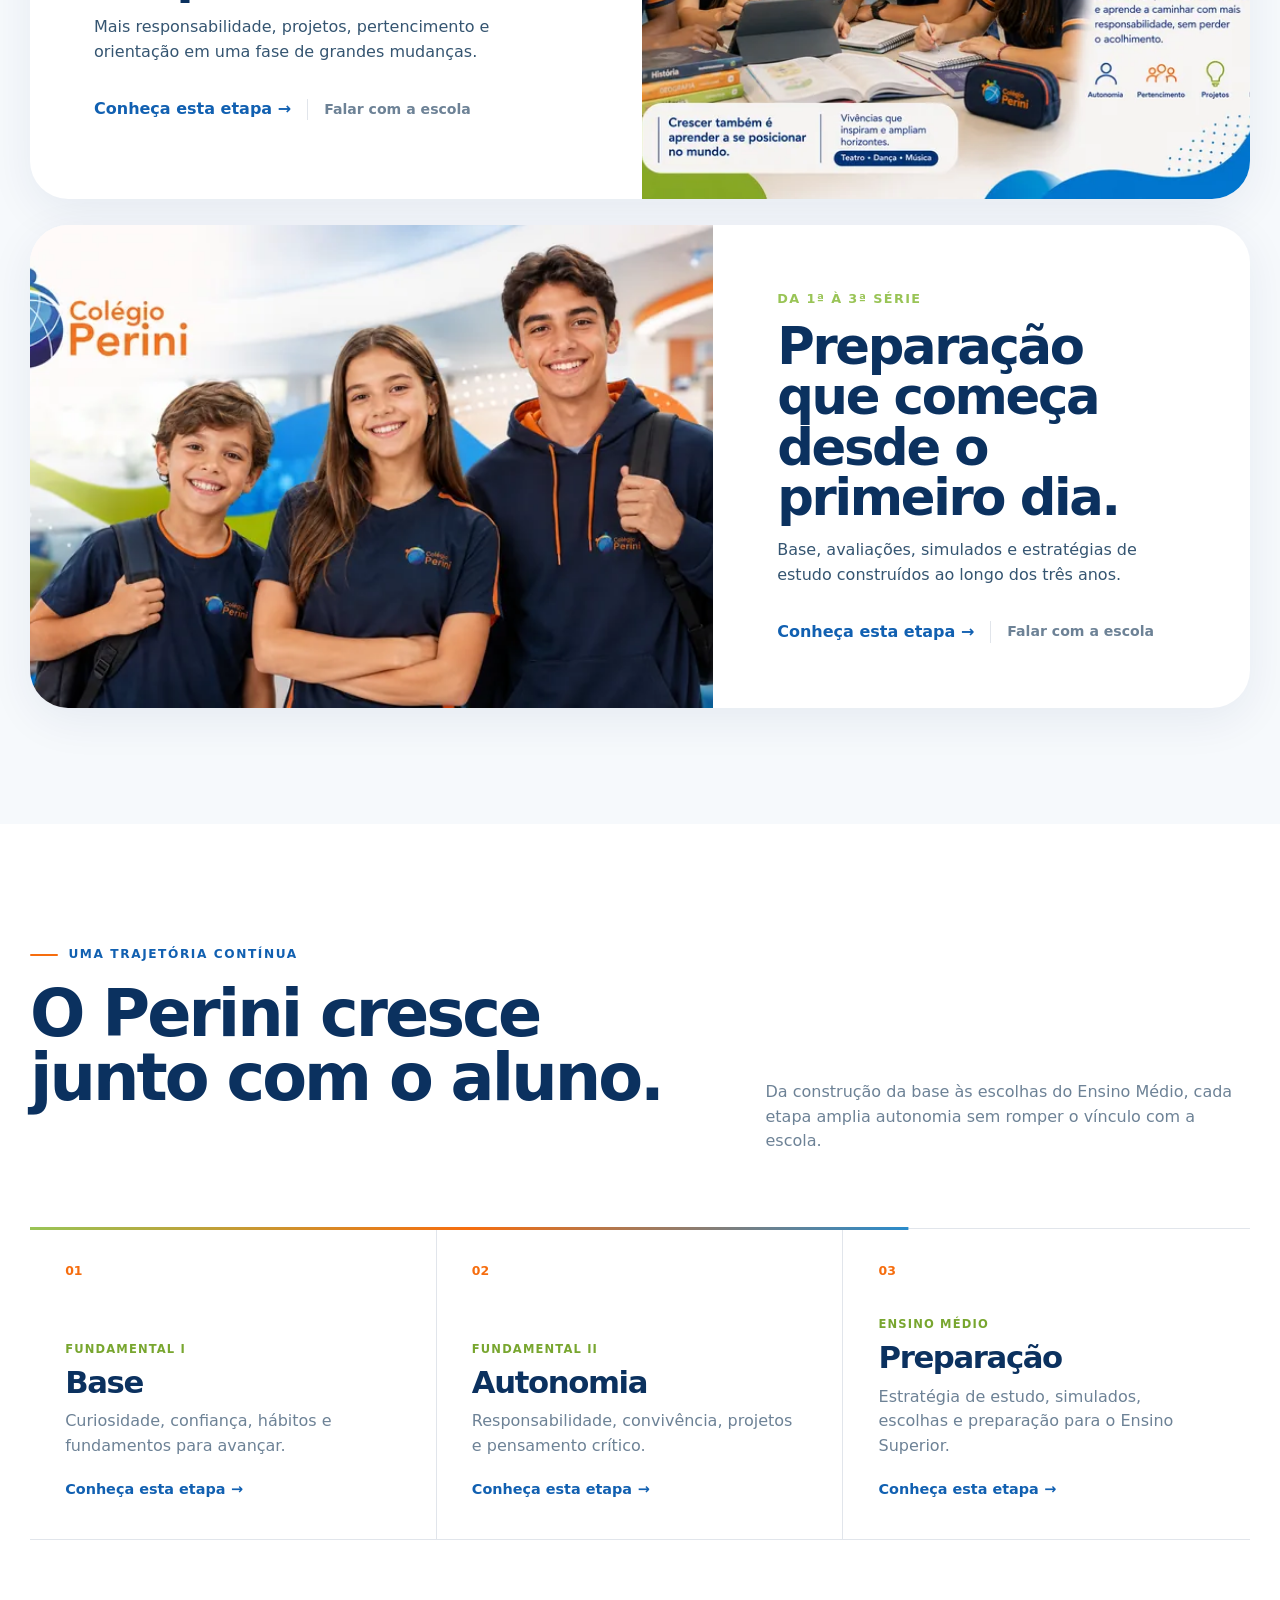
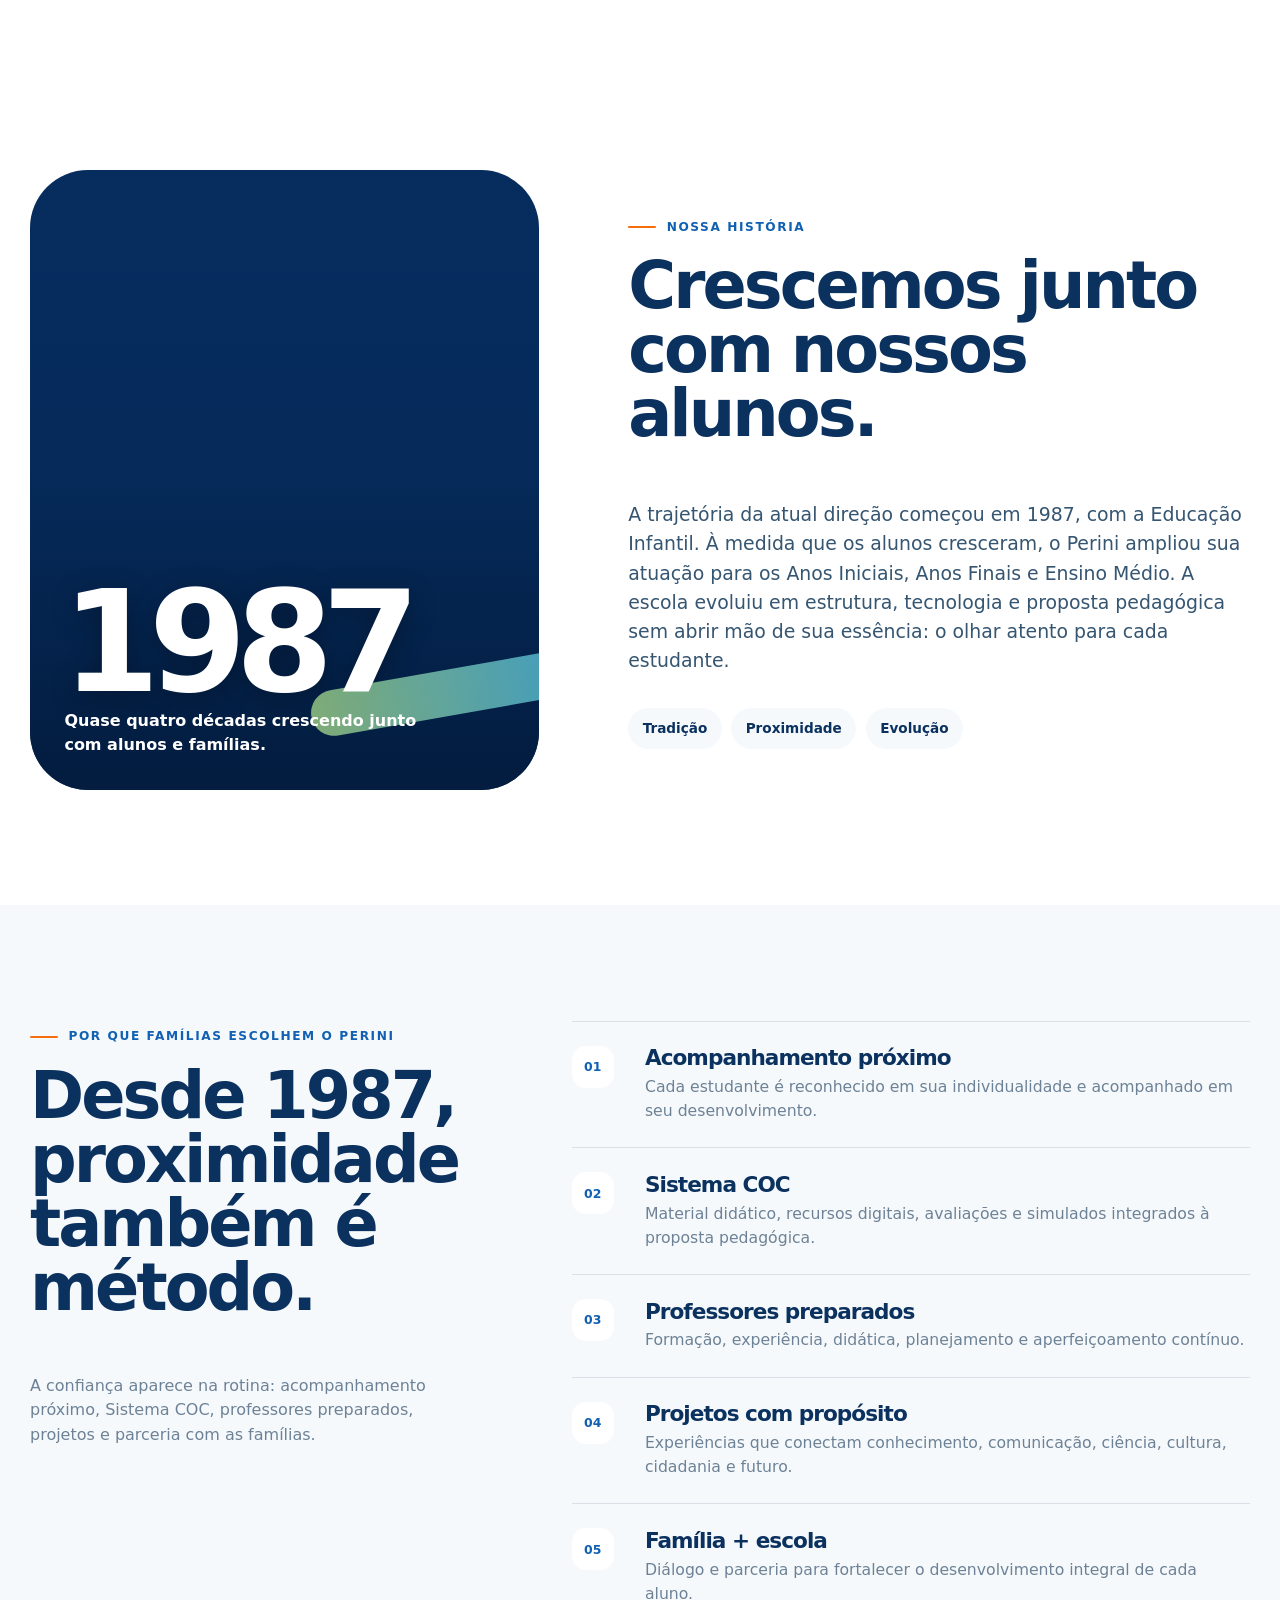
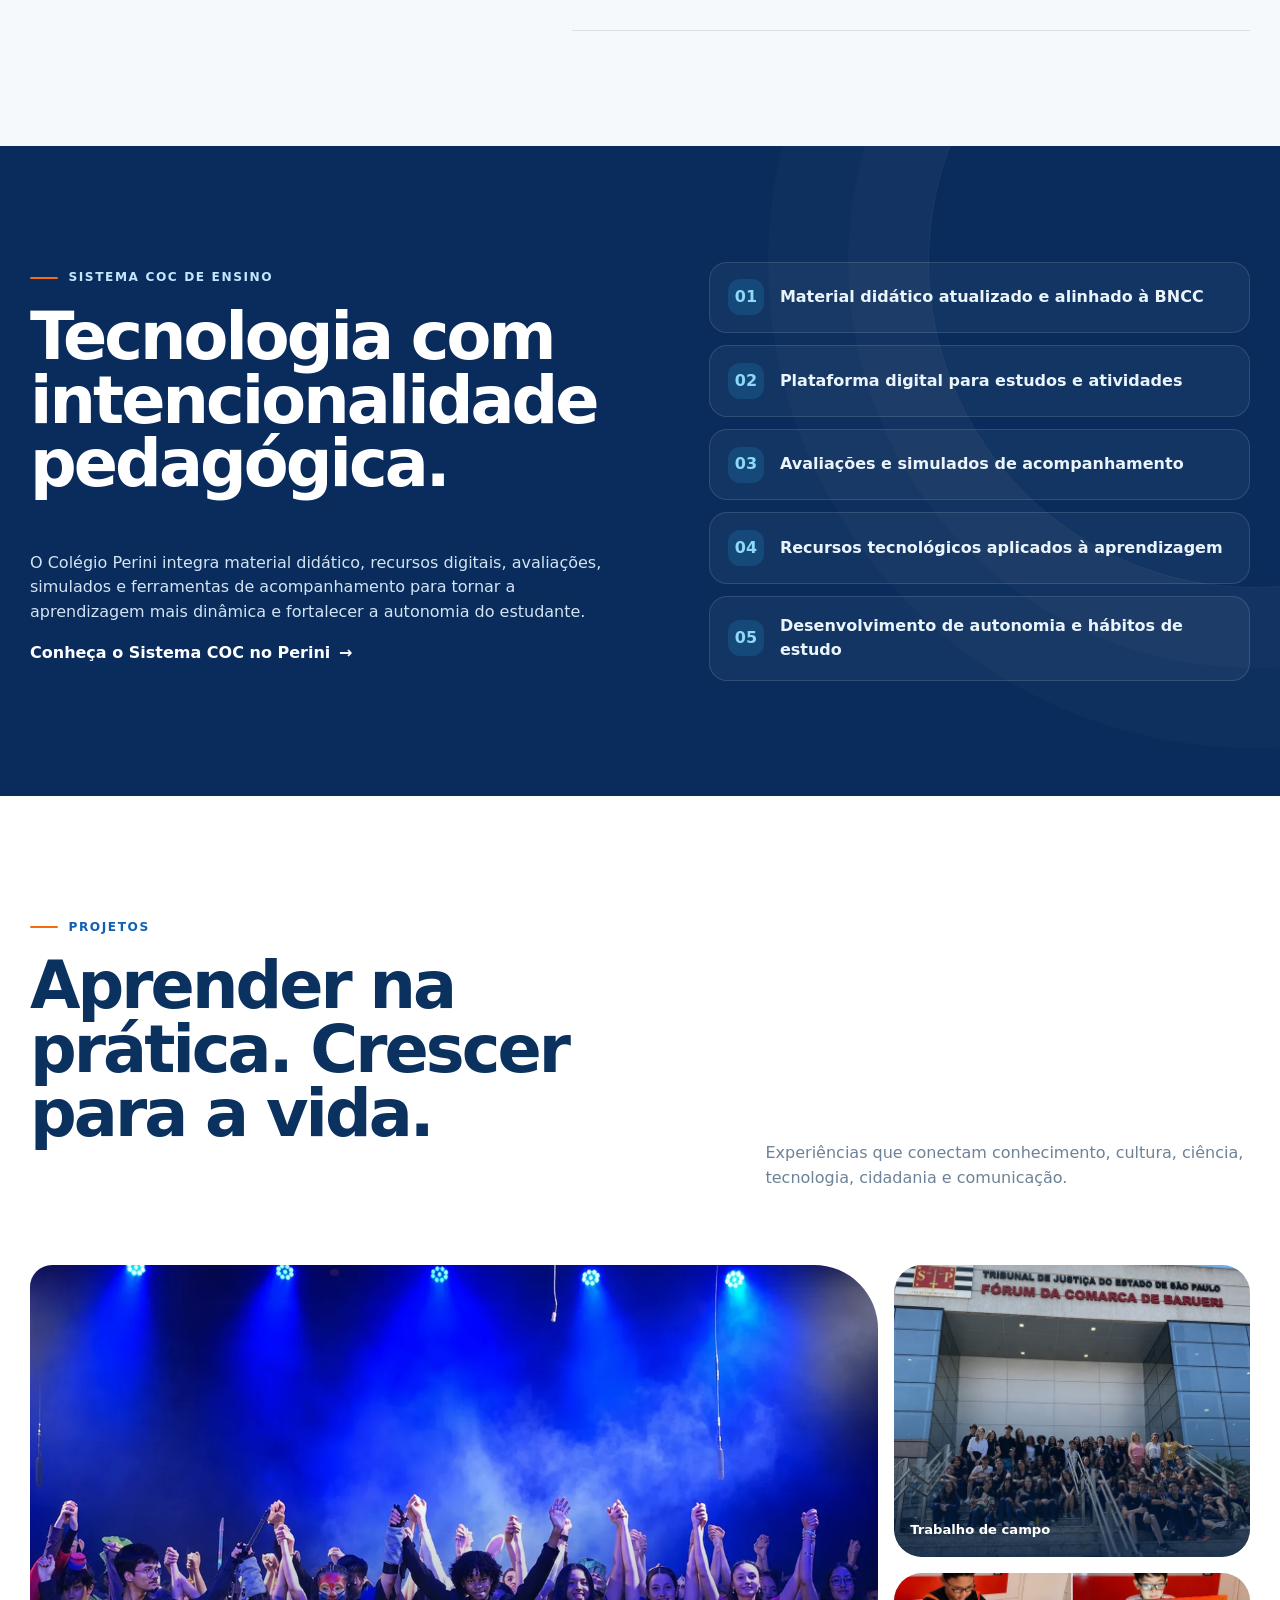
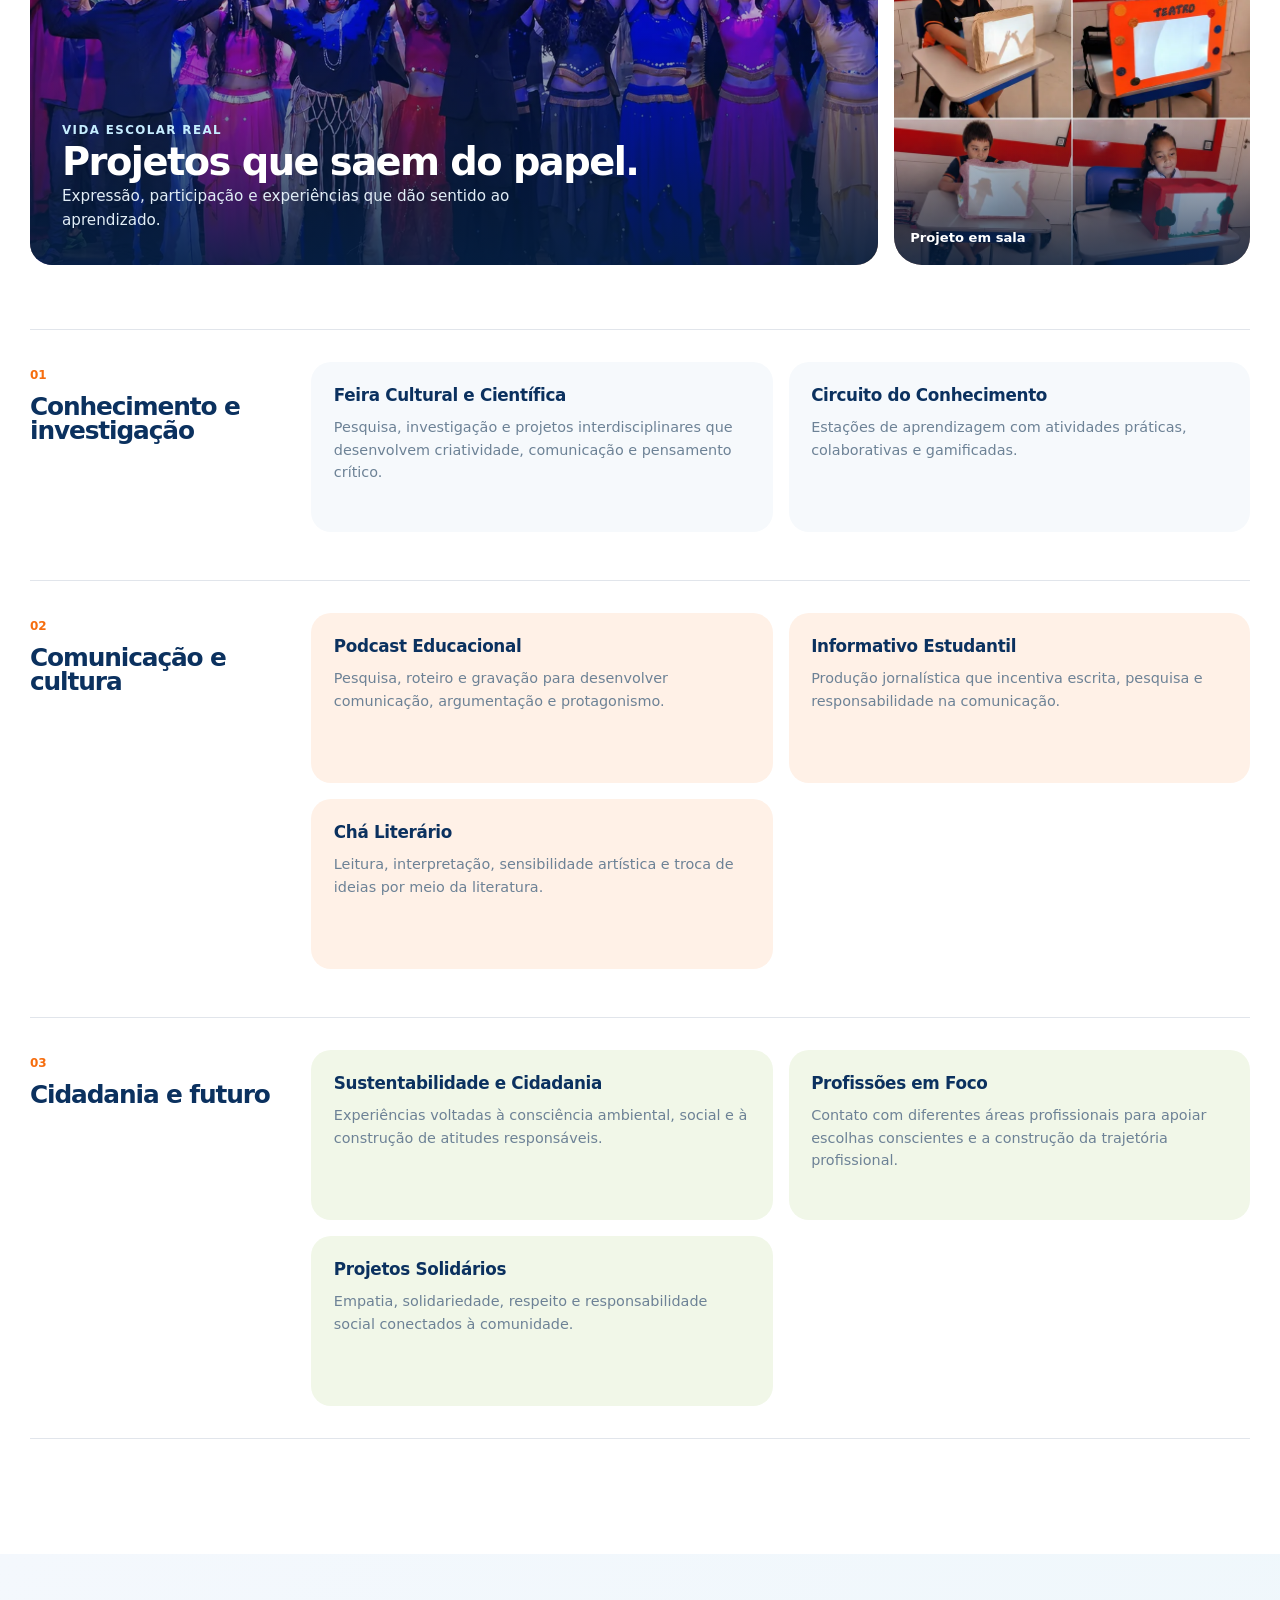
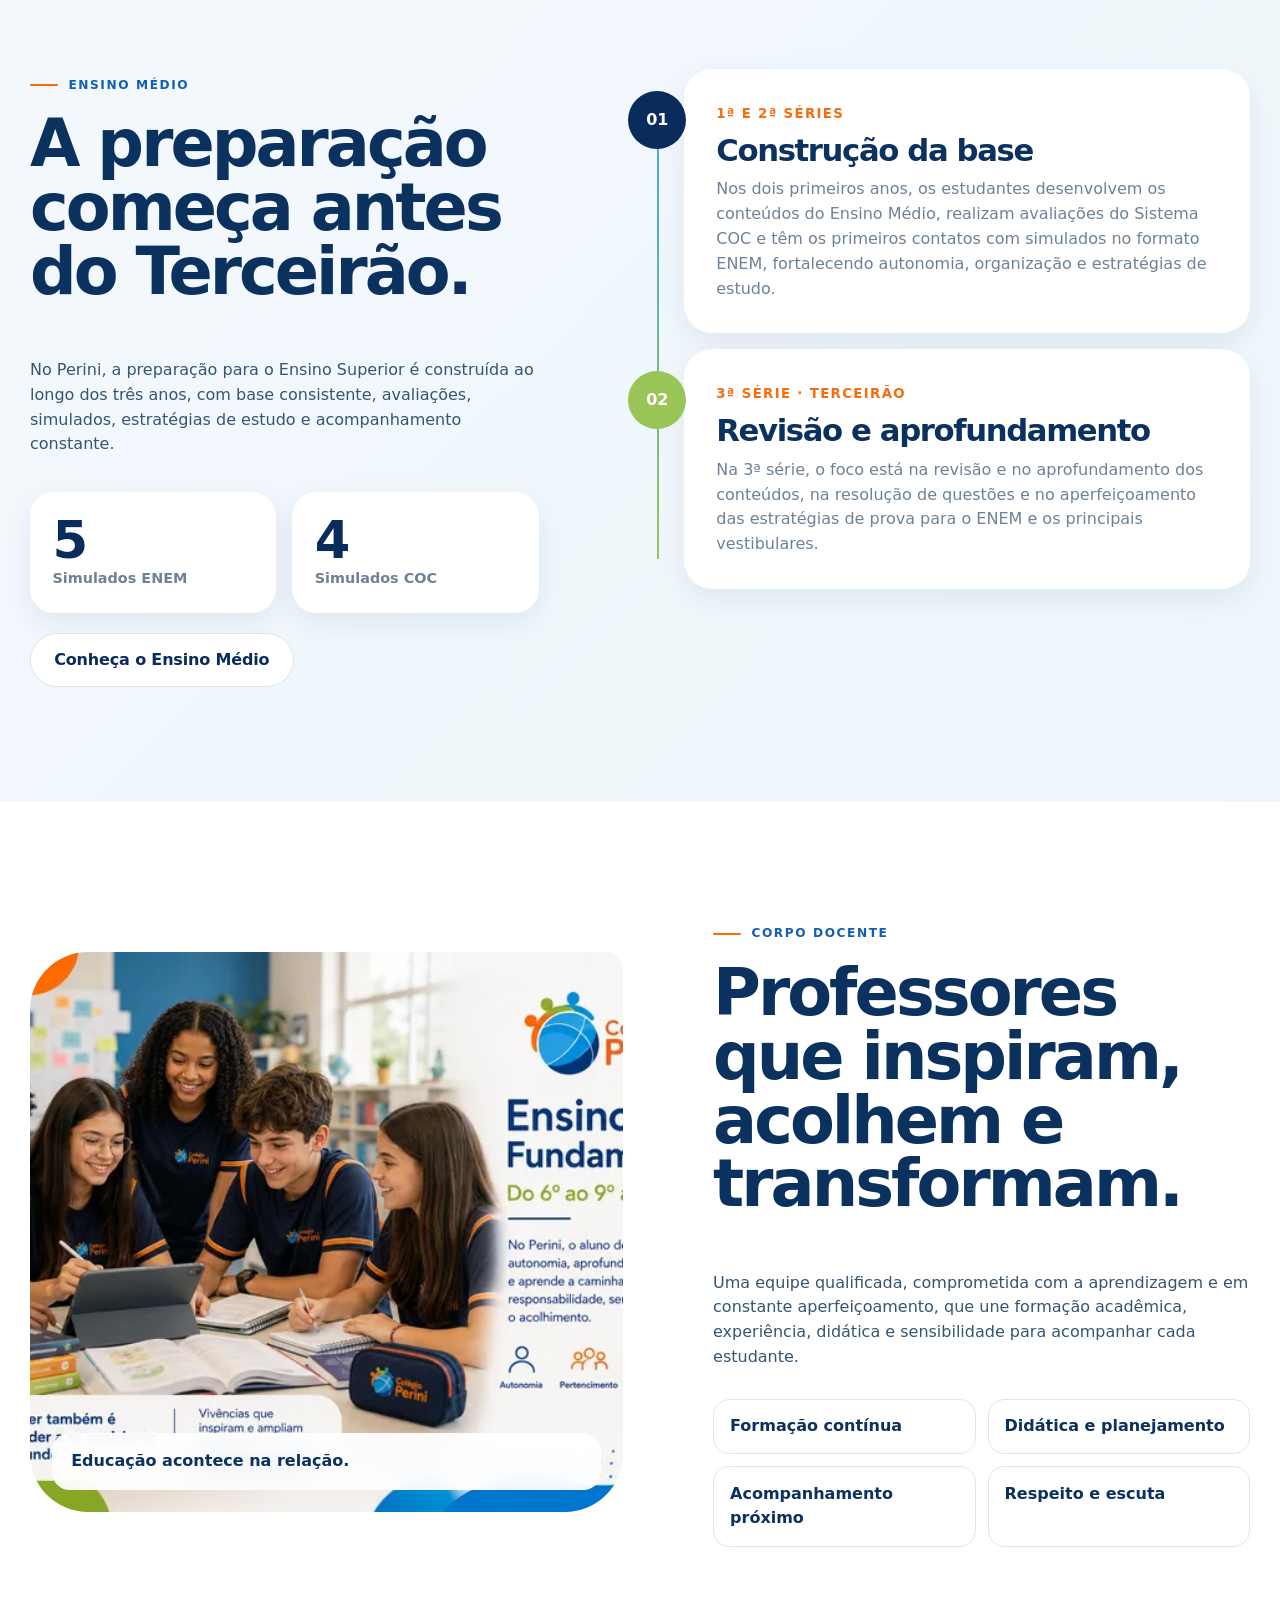
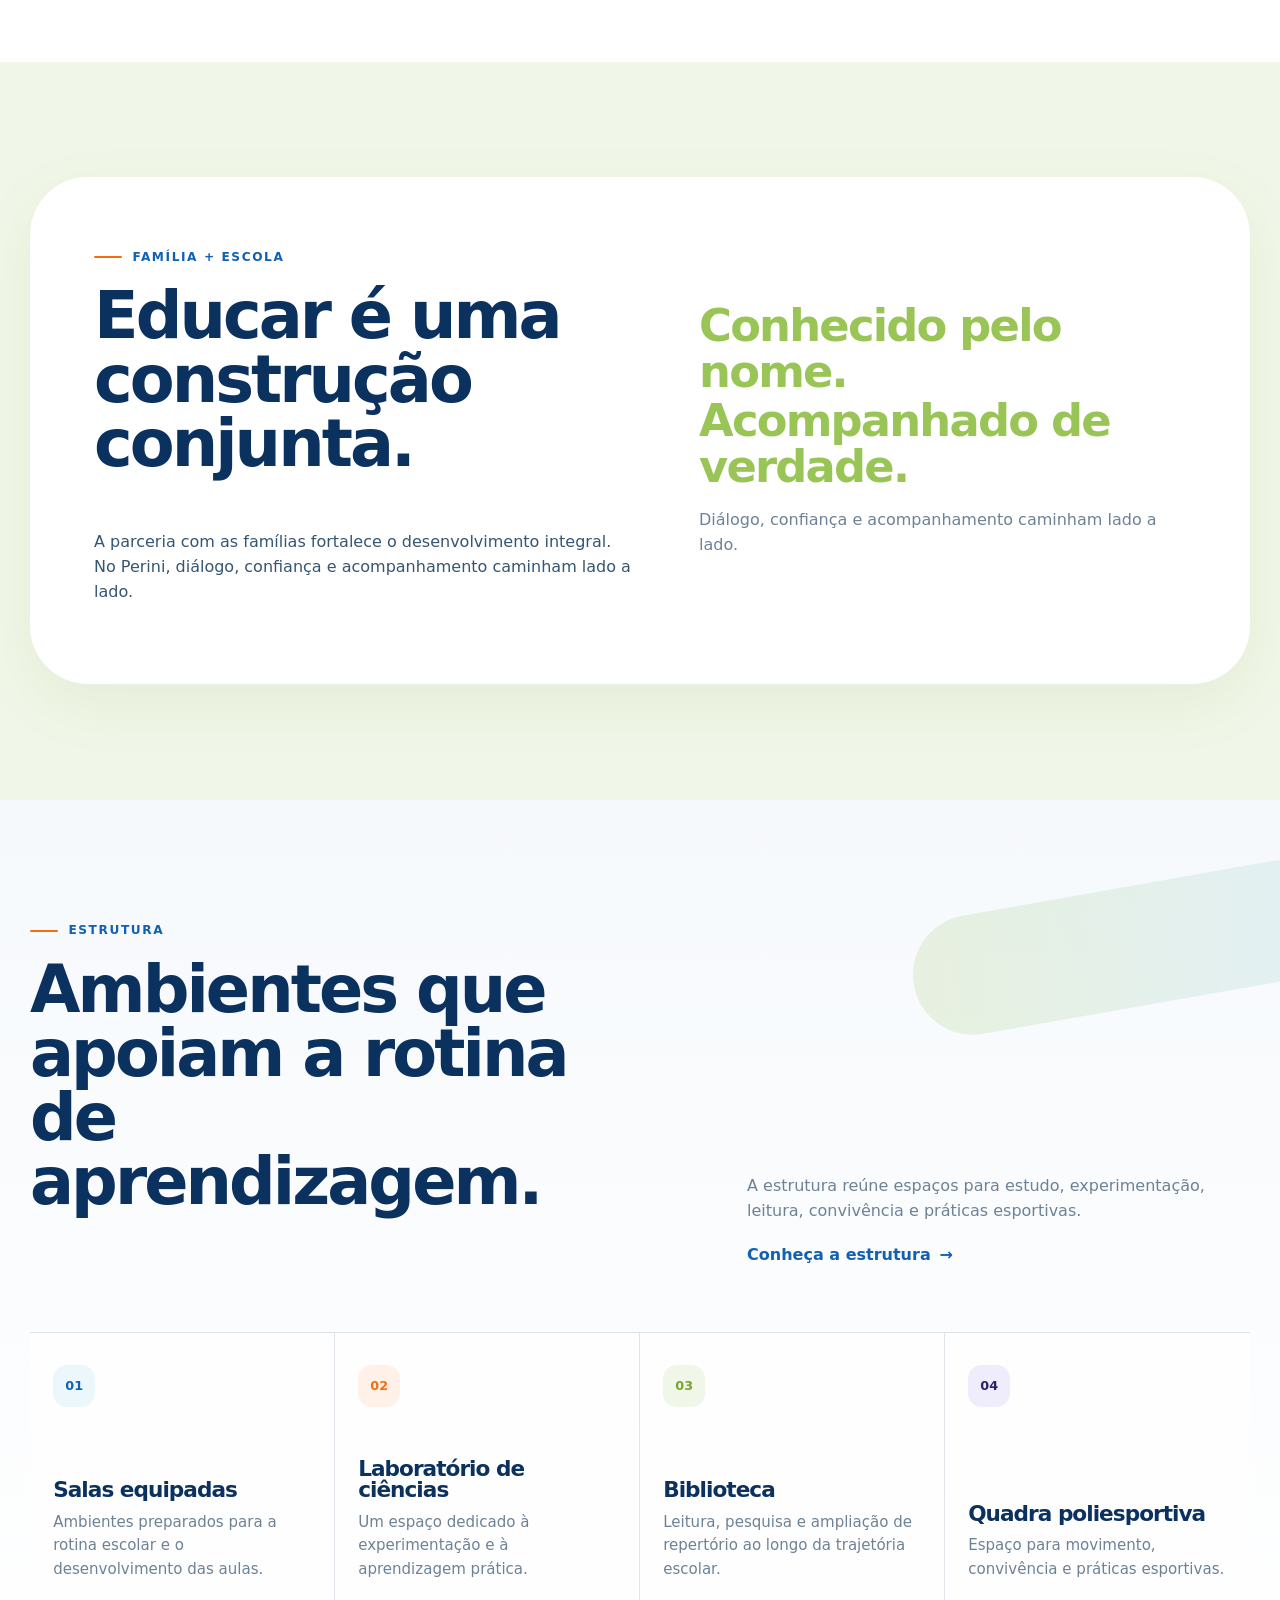
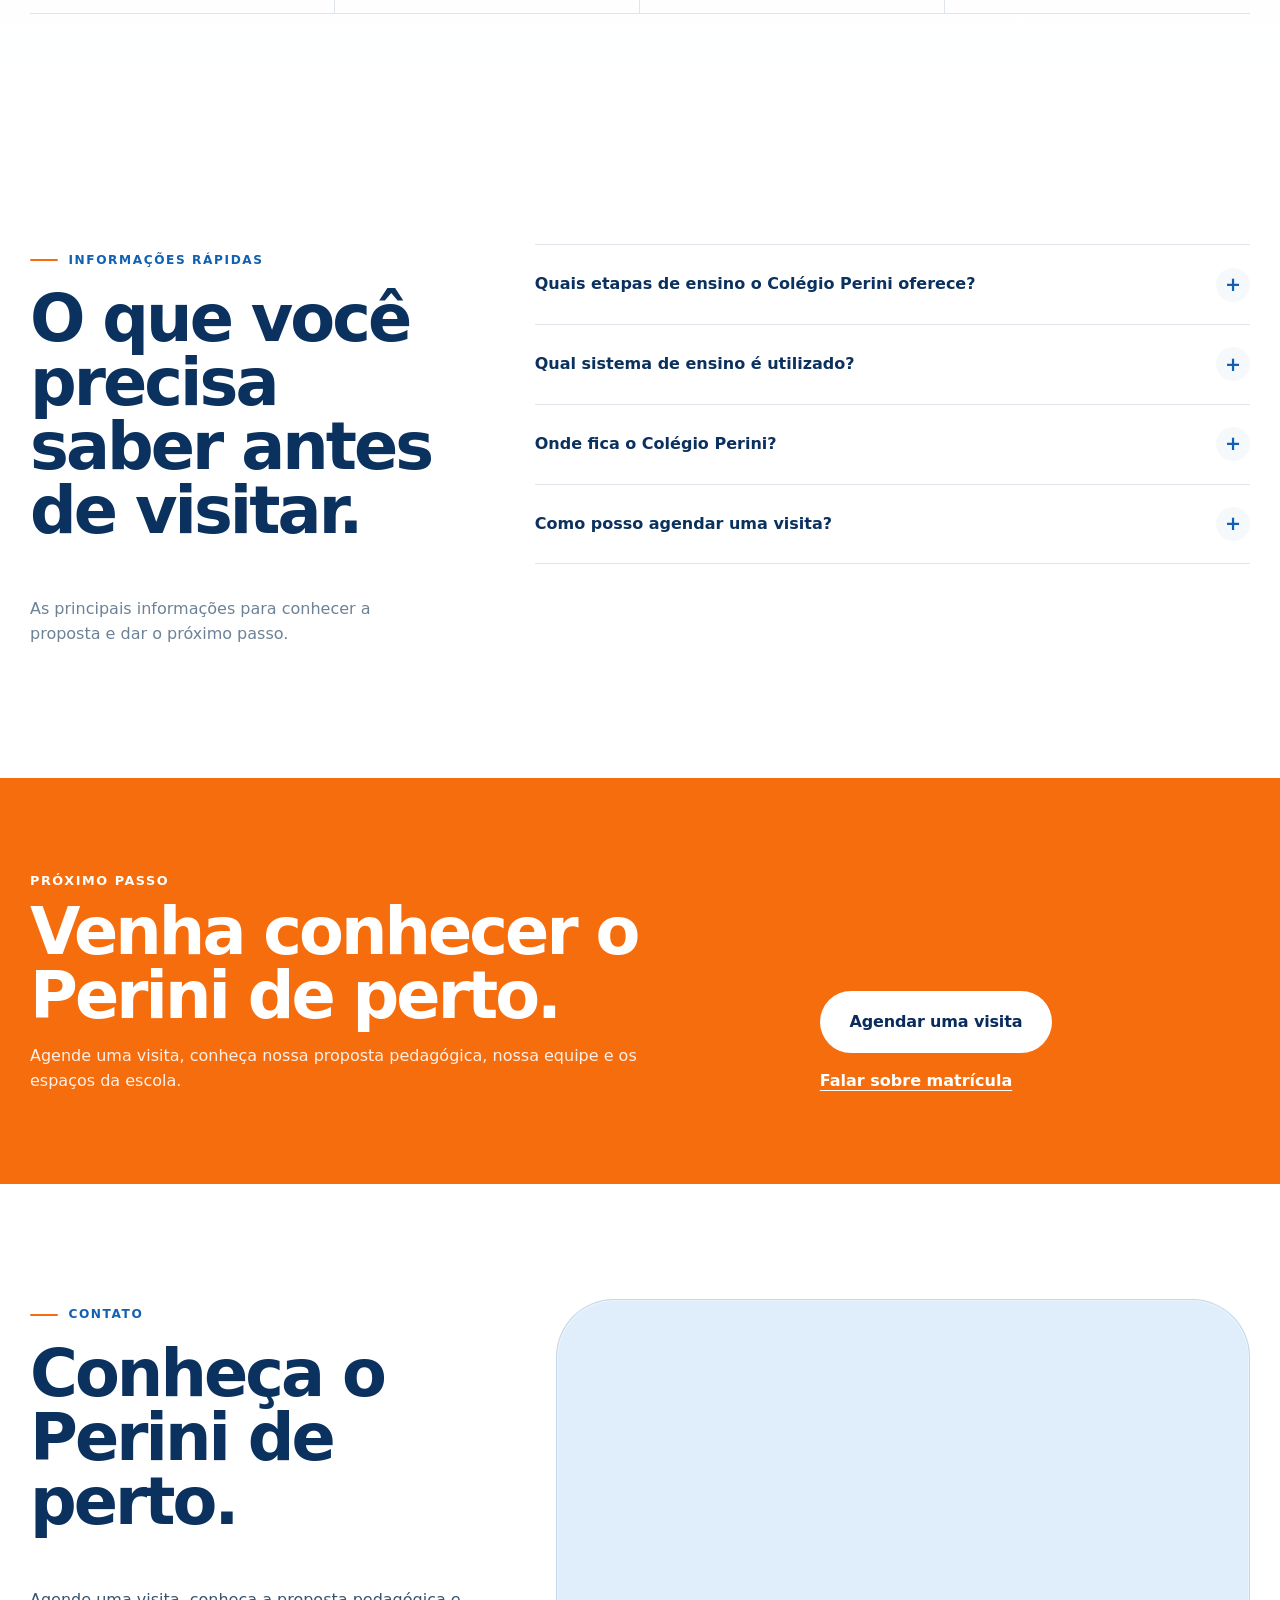
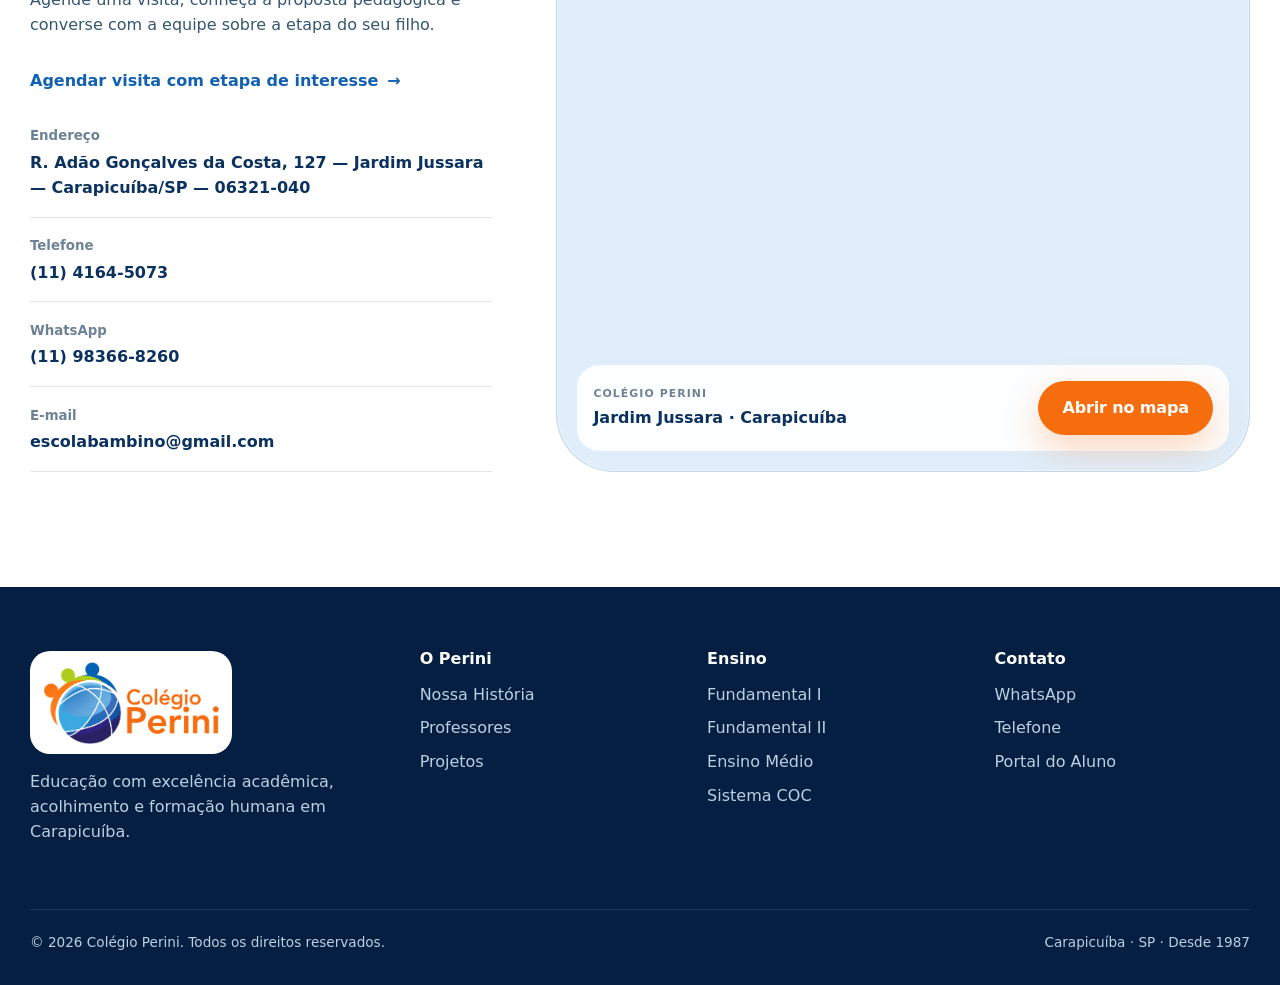
==== commit 94e0d9f3: "Add files via upload" ====
--- a/index.html
+++ b/index.html
@@ -100,7 +100,7 @@
 </div>
 <div class="hero-visual" data-reveal="">
 <div class="hero-image-wrap">
-<img alt="Alunos do Colégio Perini em ambiente escolar" decoding="async" fetchpriority="high" height="941" id="hero-image" sizes="(max-width: 1080px) 92vw, 48vw" src="assets/hero/jornada-perini-1280.webp" srcset="assets/hero/jornada-perini-768.webp 768w, assets/hero/jornada-perini-1280.webp 1280w, assets/hero/jornada-perini.webp 1672w" width="1672"/>
+<img alt="Alunos do Colégio Perini em ambiente escolar" decoding="async" fetchpriority="high" height="720" id="hero-image" sizes="(max-width: 1080px) 92vw, 48vw" src="assets/hero/jornada-perini-1280.webp" srcset="assets/hero/jornada-perini-768.webp 768w, assets/hero/jornada-perini-1280.webp 1280w, assets/hero/jornada-perini.webp 1672w" width="1280"/>
 </div>
 <div class="hero-note"><span aria-hidden="true" class="dot"></span><div><strong>Uma escola que acompanha cada fase.</strong><small>Do Fundamental I ao Ensino Médio.</small></div></div>
 </div>
@@ -110,8 +110,8 @@
 <section class="section essence" id="perini">
 <div class="container">
 <div class="section-head split-head" data-reveal="">
-<div><span class="kicker">Nossa essência</span><h2>Ensinar bem é só o começo.</h2></div>
-<p>Conhecimento ganha força quando o aluno encontra espaço para aprender, pertencer e construir autonomia ao longo da própria trajetória.</p>
+<div><span class="kicker">Nossa essência</span><h2 data-copy="essence-title">Cada aluno é conhecido, acompanhado e desafiado a avançar.</h2></div>
+<p data-copy="essence-text">No Perini, excelência acadêmica, acolhimento e autonomia caminham juntos em cada etapa da trajetória.</p>
 </div>
 <div class="essence-grid" id="pillars-grid"></div>
 </div>
@@ -139,7 +139,7 @@
 <div class="container history-layout">
 <div class="history-panel history-photo-panel" data-reveal=""><picture class="history-panel-picture">
 <source media="(max-width:720px)" srcset="assets/real/direcao-historia-720.webp"/>
-<img alt="Equipe de direção do Colégio Perini em registro institucional" decoding="async" loading="lazy" sizes="(max-width:1080px) 92vw, 40vw" src="assets/real/direcao-historia.webp" srcset="assets/real/direcao-historia-720.webp 720w, assets/real/direcao-historia.webp 1086w"/>
+<img alt="Equipe de direção do Colégio Perini em registro institucional" data-real-image="historyDirection" decoding="async" height="1448" loading="lazy" sizes="(max-width:1080px) 92vw, 40vw" src="assets/real/direcao-historia.webp" srcset="assets/real/direcao-historia-720.webp 720w, assets/real/direcao-historia.webp 1086w" width="1086"/>
 </picture>
 <span class="history-year">1987</span>
 <p>Quase quatro décadas crescendo junto com alunos e famílias.</p>
@@ -155,7 +155,7 @@
 </section>
 <section class="section reasons" id="diferenciais">
 <div class="container reasons-layout">
-<div class="reasons-intro" data-reveal=""><span class="kicker">Por que famílias escolhem o Perini</span><h2>Confiança se constrói no dia a dia.</h2><p>Mais do que listar diferenciais, mostramos como a proposta pedagógica se transforma em acompanhamento, método, projetos e parceria.</p></div>
+<div class="reasons-intro" data-reveal=""><span class="kicker">Por que famílias escolhem o Perini</span><h2 data-copy="reasons-title">Desde 1987, proximidade também é método.</h2><p data-copy="reasons-text">A confiança aparece na rotina: acompanhamento próximo, Sistema COC, professores preparados, projetos e parceria com as famílias.</p></div>
 <div class="reasons-grid" id="reasons-grid"></div>
 </div>
 </section>
@@ -178,21 +178,20 @@
 </div>
 <div class="projects-photo-story" data-reveal="">
 <figure class="project-photo-main">
-<img alt="Apresentação coletiva de estudantes em atividade cultural do Colégio Perini" decoding="async" loading="lazy" sizes="(max-width:1080px) 92vw, 66vw" src="assets/real/teatro-palco.webp" srcset="assets/real/teatro-palco-720.webp 720w, assets/real/teatro-palco-1200.webp 1200w, assets/real/teatro-palco.webp 1254w"/>
+<img alt="Apresentação coletiva de estudantes em atividade cultural do Colégio Perini" data-real-image="theaterStage" decoding="async" height="1254" loading="lazy" sizes="(max-width:1080px) 92vw, 66vw" src="assets/real/teatro-palco.webp" srcset="assets/real/teatro-palco-720.webp 720w, assets/real/teatro-palco-1200.webp 1200w, assets/real/teatro-palco.webp 1254w" width="1254"/>
 <figcaption><span>Vida escolar real</span><strong>Projetos que saem do papel.</strong><small>Expressão, participação e experiências que dão sentido ao aprendizado.</small></figcaption>
 </figure>
 <div class="project-photo-stack">
 <figure>
-<img alt="Estudantes do Colégio Perini em atividade de trabalho de campo" decoding="async" loading="lazy" sizes="(max-width:1080px) 92vw, 31vw" src="assets/real/trabalho-de-campo.webp" srcset="assets/real/trabalho-de-campo-720.webp 720w, assets/real/trabalho-de-campo-1200.webp 1200w, assets/real/trabalho-de-campo.webp 1254w"/>
+<img alt="Estudantes do Colégio Perini em atividade de trabalho de campo" data-real-image="fieldWork" decoding="async" height="1254" loading="lazy" sizes="(max-width:1080px) 92vw, 31vw" src="assets/real/trabalho-de-campo.webp" srcset="assets/real/trabalho-de-campo-720.webp 720w, assets/real/trabalho-de-campo-1200.webp 1200w, assets/real/trabalho-de-campo.webp 1254w" width="1254"/>
 <figcaption>Trabalho de campo</figcaption>
 </figure>
 <figure>
-<img alt="Atividade de teatro de sombras realizada por estudantes do Colégio Perini" decoding="async" loading="lazy" sizes="(max-width:1080px) 92vw, 31vw" src="assets/real/fundamental1-teatro-sombras.webp" srcset="assets/real/fundamental1-teatro-sombras-720.webp 720w, assets/real/fundamental1-teatro-sombras-1200.webp 1200w, assets/real/fundamental1-teatro-sombras.webp 1254w"/>
+<img alt="Atividade de teatro de sombras realizada por estudantes do Colégio Perini" data-real-image="fundamental1Project" decoding="async" height="1254" loading="lazy" sizes="(max-width:1080px) 92vw, 31vw" src="assets/real/fundamental1-teatro-sombras.webp" srcset="assets/real/fundamental1-teatro-sombras-720.webp 720w, assets/real/fundamental1-teatro-sombras-1200.webp 1200w, assets/real/fundamental1-teatro-sombras.webp 1254w" width="1254"/>
 <figcaption>Projeto em sala</figcaption>
 </figure>
 </div>
 </div>
-
 <div class="projects-grid" id="projects-grid"></div>
 </div>
 </section>
@@ -214,7 +213,7 @@
 <section class="section teachers" id="professores">
 <div class="container teachers-layout">
 <div class="teachers-visual" data-reveal="">
-<img alt="Professora acompanhando alunos do Colégio Perini em atividade" decoding="async" height="992" loading="lazy" sizes="(max-width:1080px) 92vw, 50vw" src="assets/ensino/fundamental-2-720.webp" srcset="assets/ensino/fundamental-2-720.webp 720w, assets/ensino/fundamental-2.webp 1586w" width="1586"/>
+<img alt="Professora acompanhando alunos do Colégio Perini em atividade" decoding="async" height="450" loading="lazy" sizes="(max-width:1080px) 92vw, 50vw" src="assets/ensino/fundamental-2-720.webp" srcset="assets/ensino/fundamental-2-720.webp 720w, assets/ensino/fundamental-2.webp 1586w" width="720"/>
 <div class="teachers-caption">Educação acontece na relação.</div>
 </div>
 <div class="teachers-copy" data-reveal="">
@@ -256,8 +255,8 @@
 <div class="container contact-layout">
 <div class="contact-copy" data-reveal="">
 <span class="kicker">Contato</span>
-<h2>Vamos conversar?</h2>
-<p>Fale com a equipe ou preencha os dados de interesse para agendar uma visita.</p><a class="text-link contact-page-link" href="/contato#agendar">Agendar visita com etapa de interesse <span aria-hidden="true">→</span></a>
+<h2 data-copy="contact-title">Vamos conversar?</h2>
+<p data-copy="contact-text">Agende uma visita, conheça a proposta pedagógica e converse com a equipe sobre a etapa do seu filho.</p><a class="text-link contact-page-link" href="/contato#agendar">Agendar visita com etapa de interesse <span aria-hidden="true">→</span></a>
 <div class="contact-list">
 <div><small>Endereço</small><span data-address=""></span></div>
 <div><small>Telefone</small><a data-phone="" data-track="telefone" href="tel:+551141645073"><span data-phone-text=""></span></a></div>
@@ -276,7 +275,7 @@
 <div class="container footer-grid">
 <div class="footer-brand"><div class="footer-logo-shell"><img alt="Colégio Perini" height="414" src="assets/brand/logo-colegio-perini-cropped.webp" width="879"/></div><p>Educação com excelência acadêmica, acolhimento e formação humana em Carapicuíba.</p></div>
 <div><h3>O Perini</h3><a href="/#historia">Nossa História</a><a href="/#professores">Professores</a><a href="/#projetos">Projetos</a></div>
-<div><h3>Ensino</h3><a href="#ensino">Fundamental I</a><a href="#ensino">Fundamental II</a><a href="#ensino-medio">Ensino Médio</a><a href="/sistema-de-ensino">Sistema COC</a></div>
+<div><h3>Ensino</h3><a href="/fundamental-1">Fundamental I</a><a href="/fundamental-2">Fundamental II</a><a href="/ensino-medio">Ensino Médio</a><a href="/sistema-de-ensino">Sistema COC</a></div>
 <div><h3>Contato</h3><a data-track="whatsapp-footer" data-whatsapp="" href="https://wa.me/5511983668260?text=Ol%C3%A1%21%20Conheci%20o%20Col%C3%A9gio%20Perini%20pelo%20site%20e%20gostaria%20de%20mais%20informa%C3%A7%C3%B5es." rel="noopener noreferrer" target="_blank">WhatsApp</a><a data-phone="" href="tel:+551141645073">Telefone</a><a data-portal="" data-track="portal-footer" href="https://portal.coc.com.br/" rel="noopener noreferrer" target="_blank">Portal do Aluno</a></div>
 </div>
 <div class="container footer-bottom"><span>© <span data-year="">2026</span> Colégio Perini. Todos os direitos reservados.</span><span>Carapicuíba · SP · Desde 1987</span></div>
--- a/css/components.css
+++ b/css/components.css
@@ -121,3 +121,6 @@
 .visit-team-photo:after{content:"";position:absolute;inset:58% 0 0;background:linear-gradient(transparent,rgba(4,31,66,.78))}
 .visit-team-photo figcaption{position:absolute;z-index:2;left:1rem;right:1rem;bottom:1rem;color:#fff;font-size:.85rem;font-weight:900}
 .real-story-games img{transform:scale(1.16);object-position:center 68%}
+
+/* V3.2 — refinamento de navegação */
+.journey-link{margin-top:1.2rem;display:inline-flex;align-items:center;gap:.35rem;font-weight:850;color:var(--blue-800);font-size:.9rem}.journey-link span{transition:transform .2s var(--ease)}.journey-link:hover span{transform:translateX(3px)}
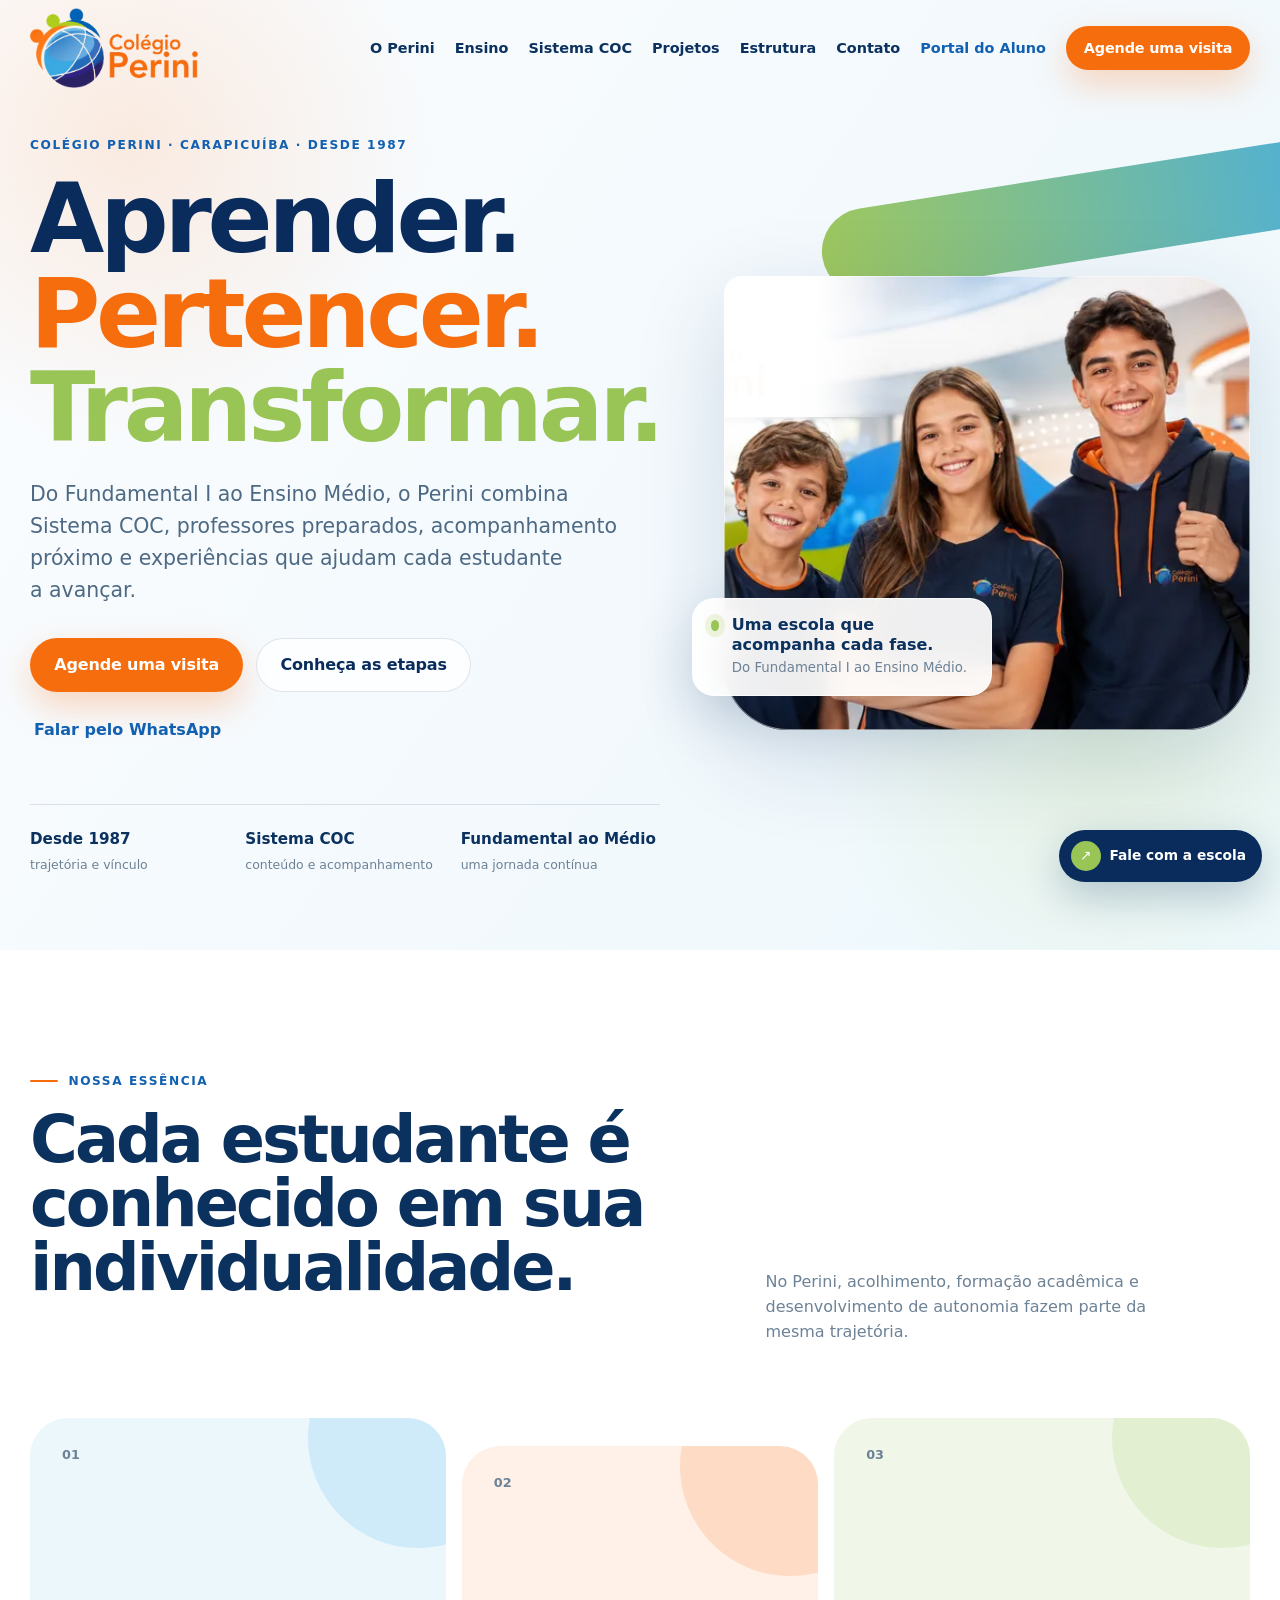
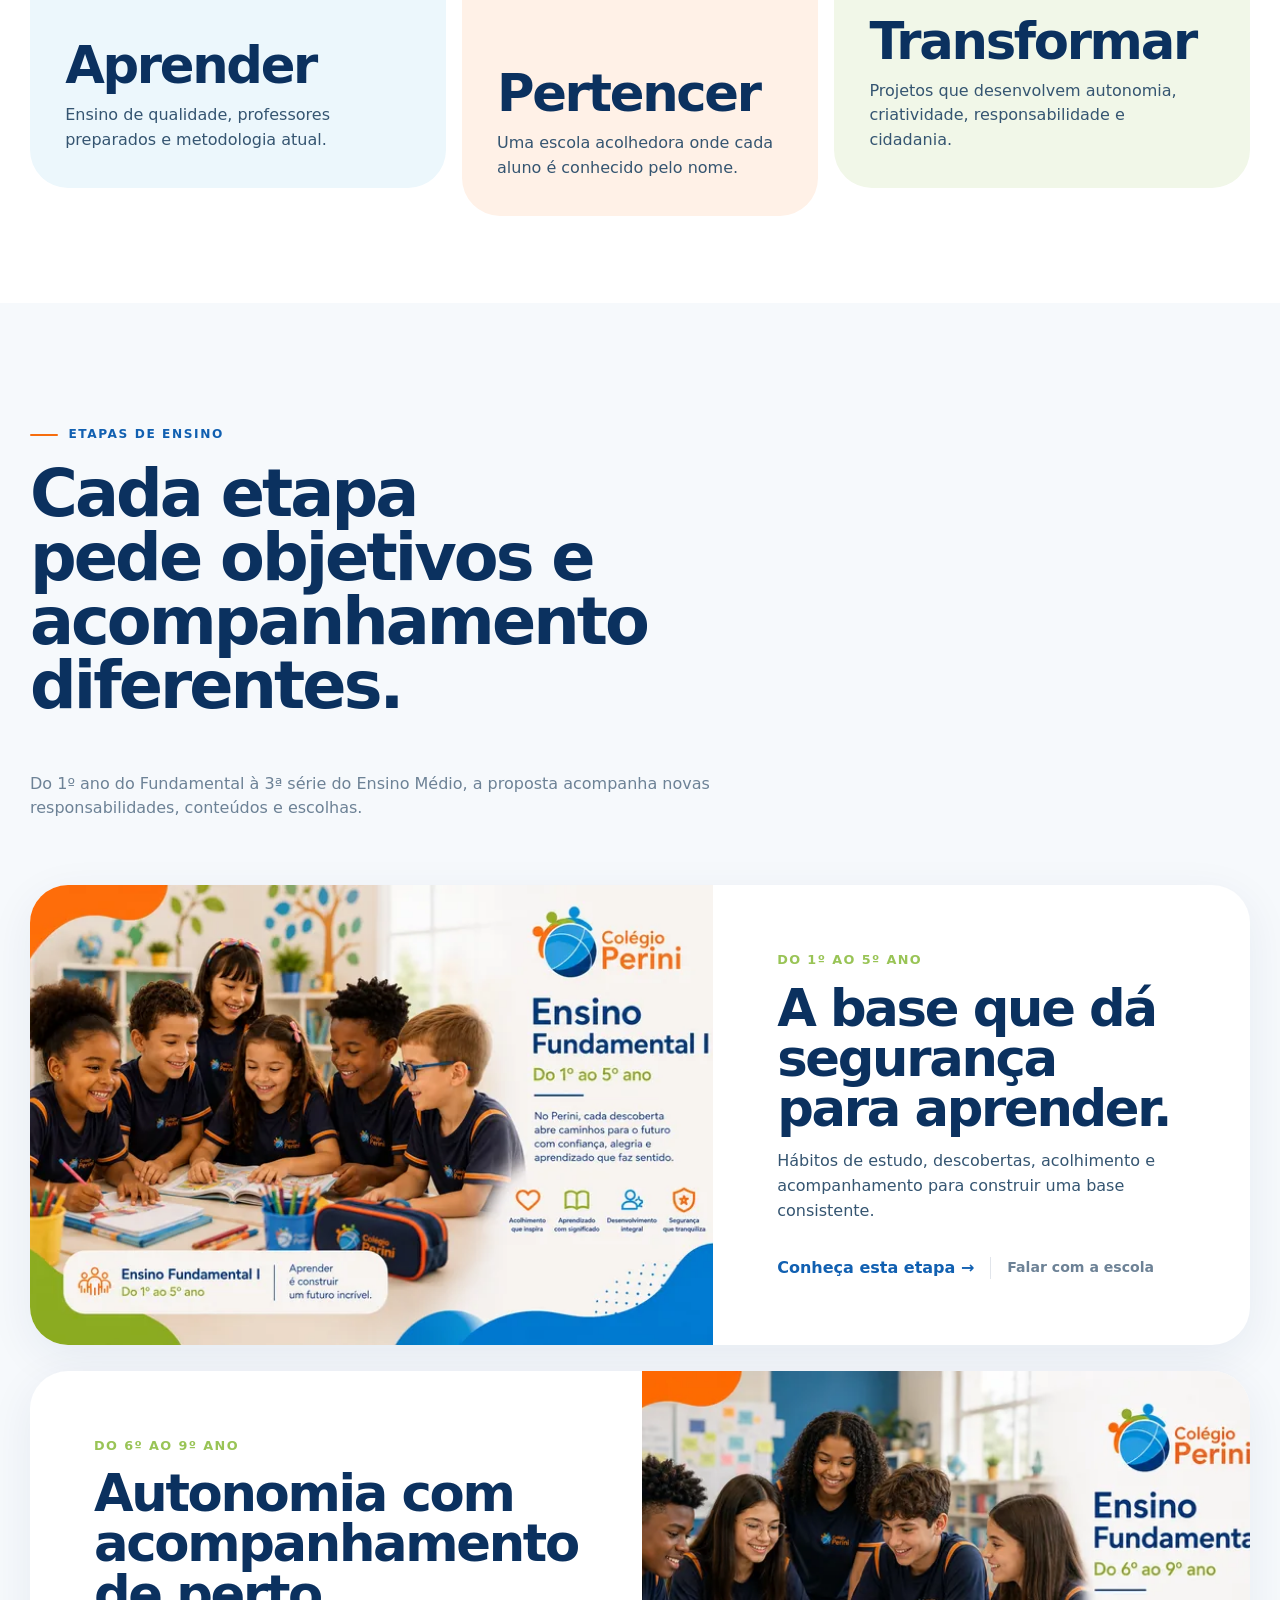
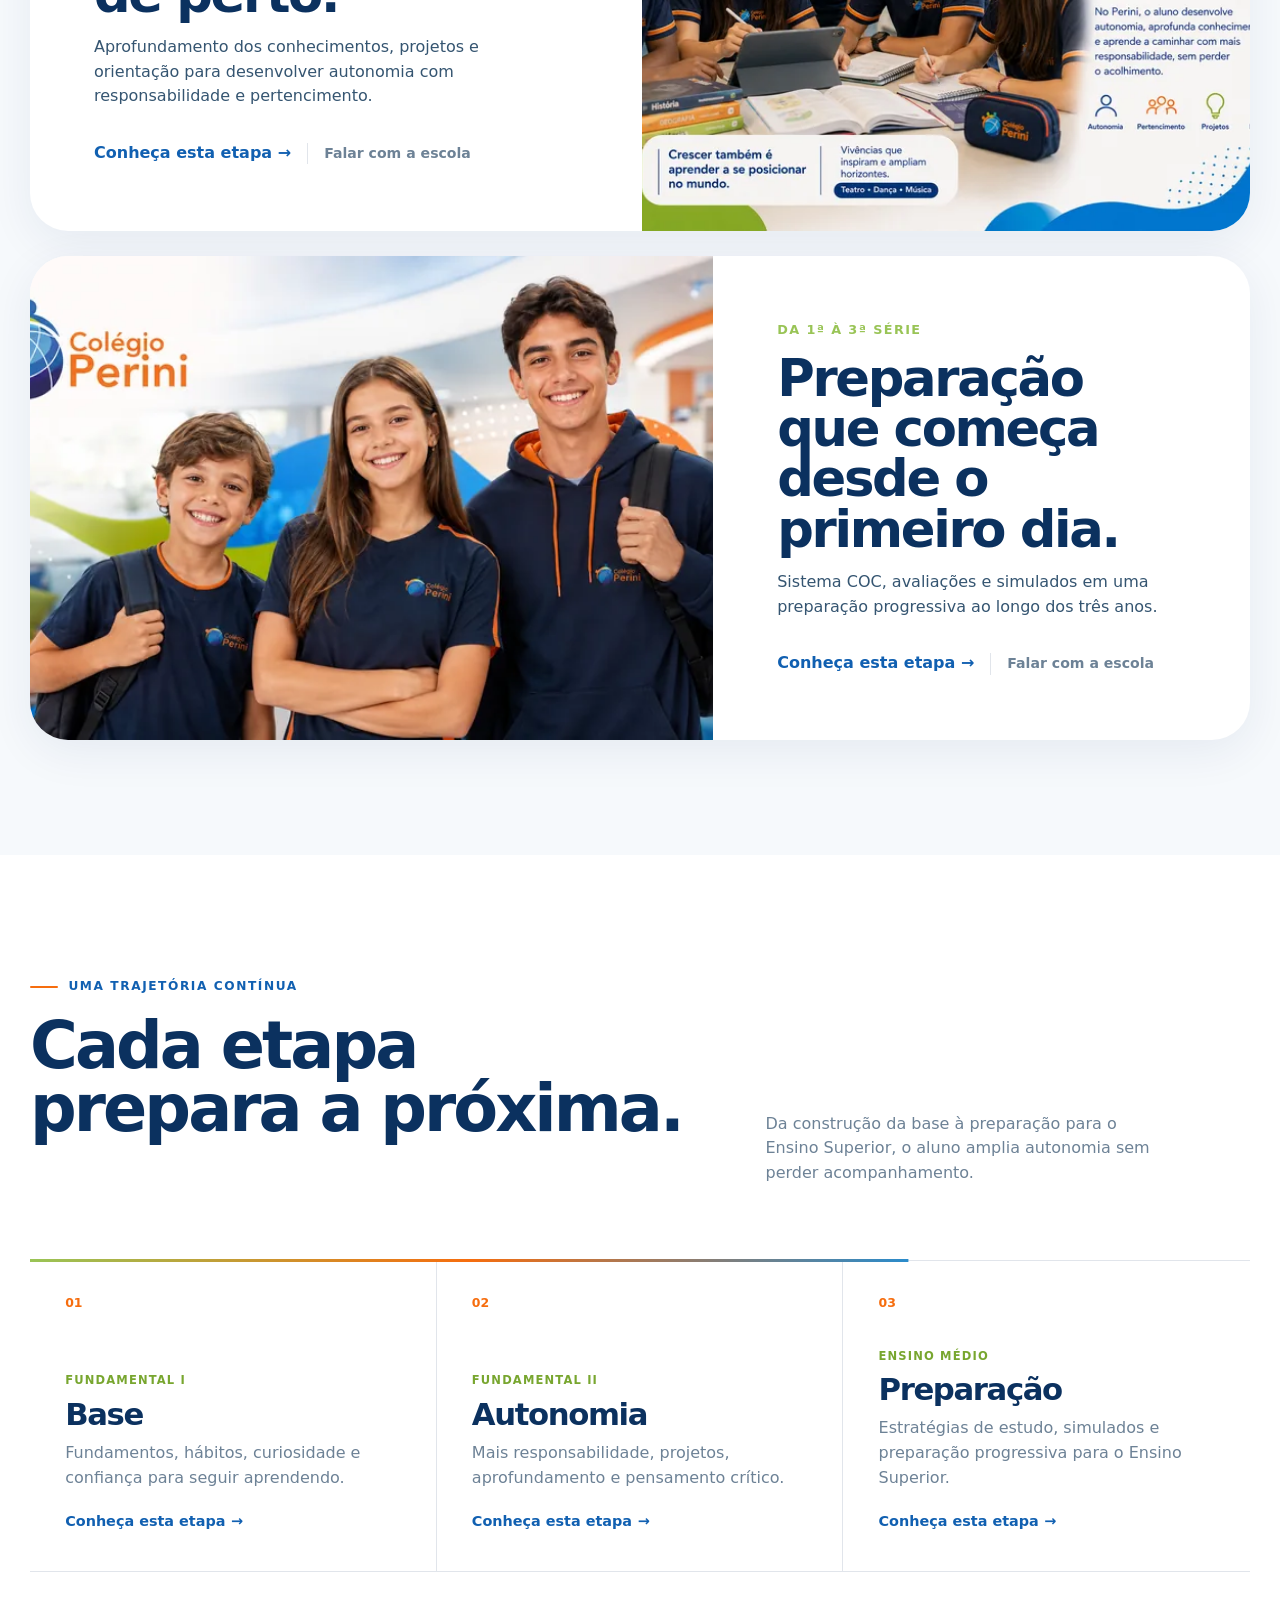
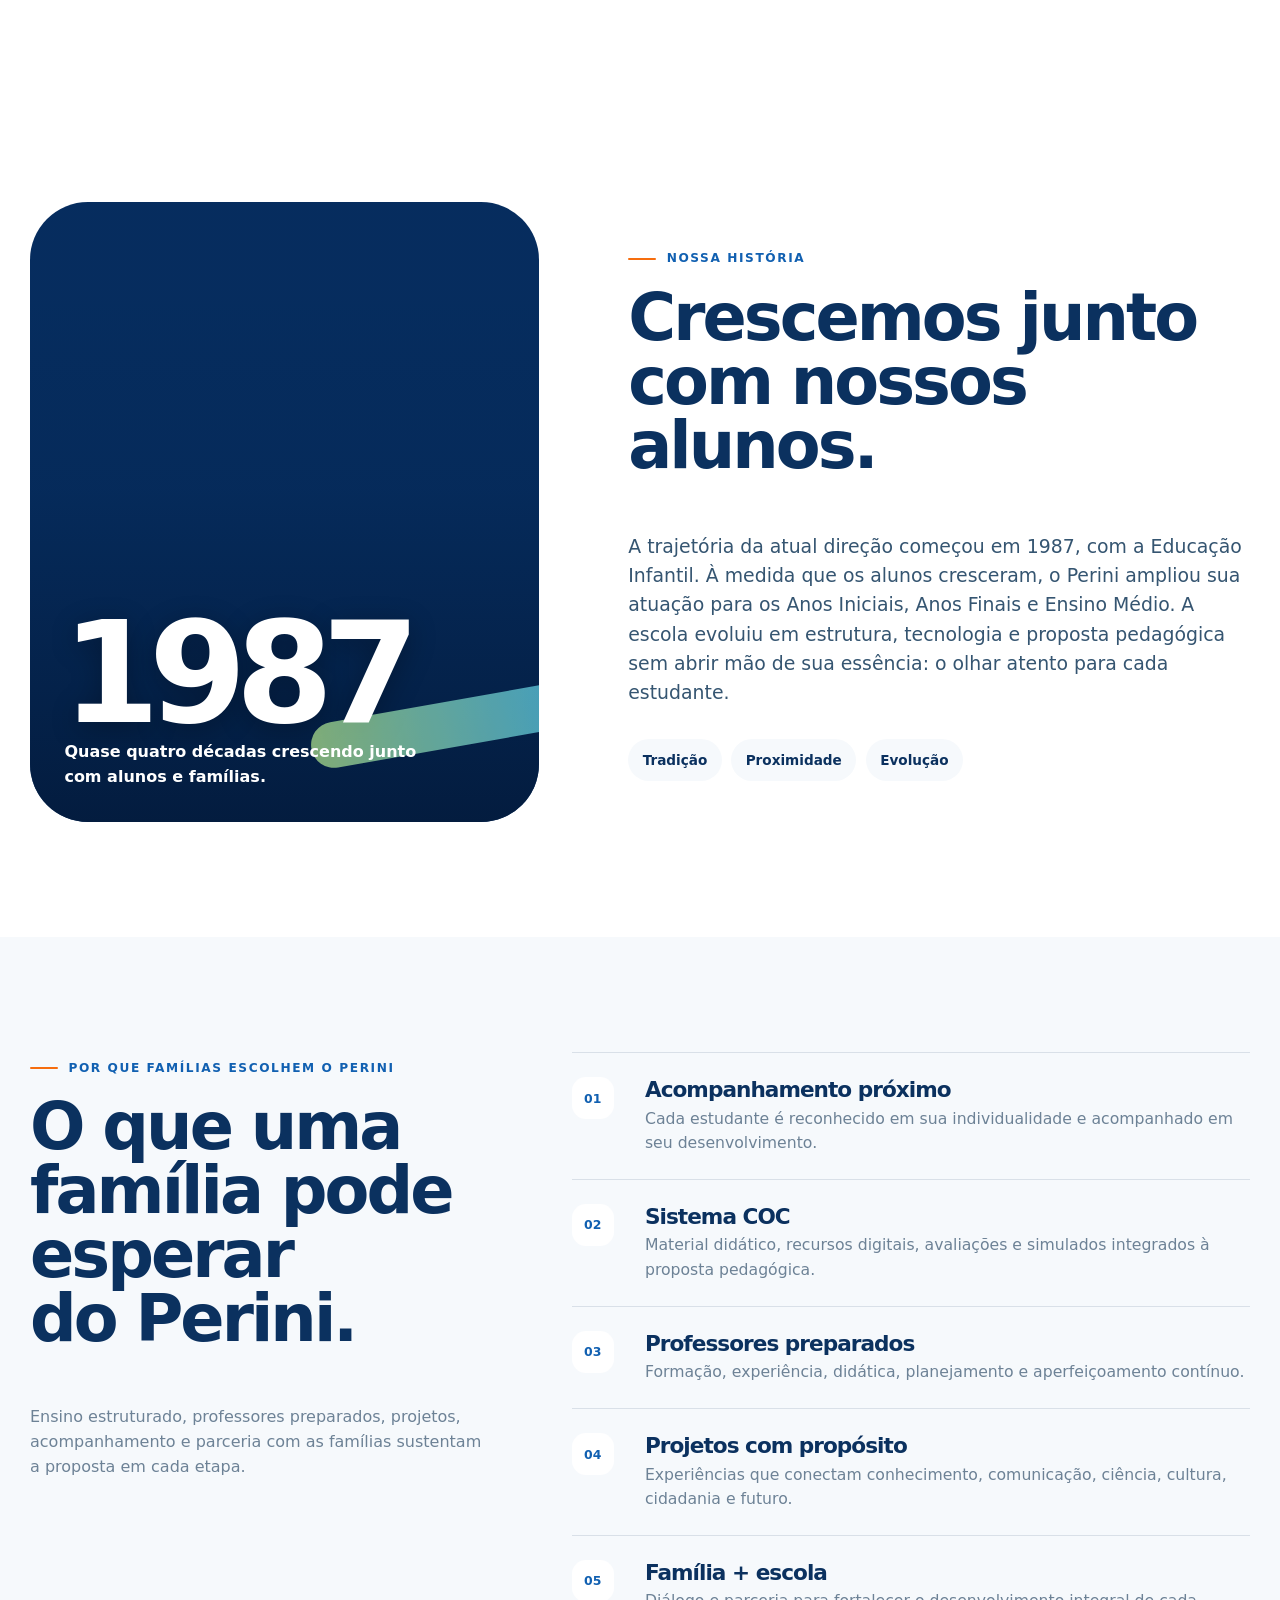
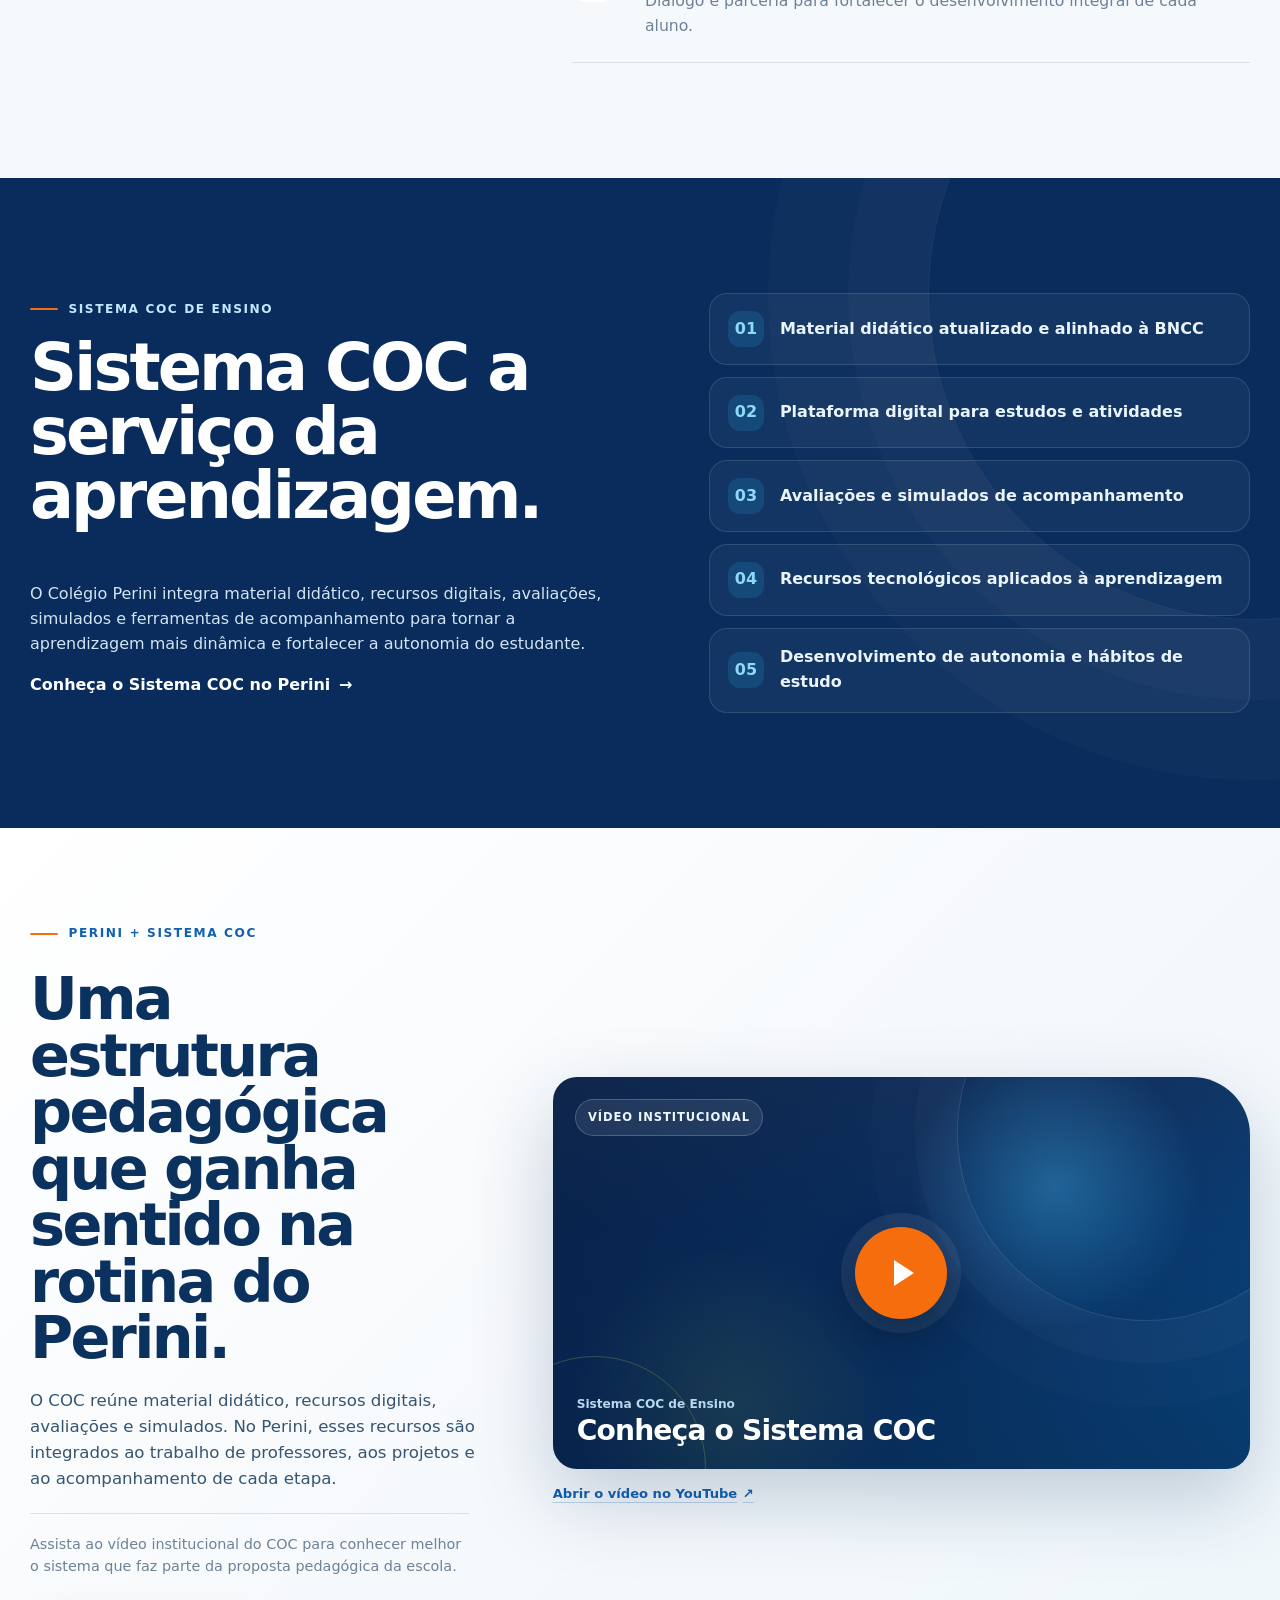
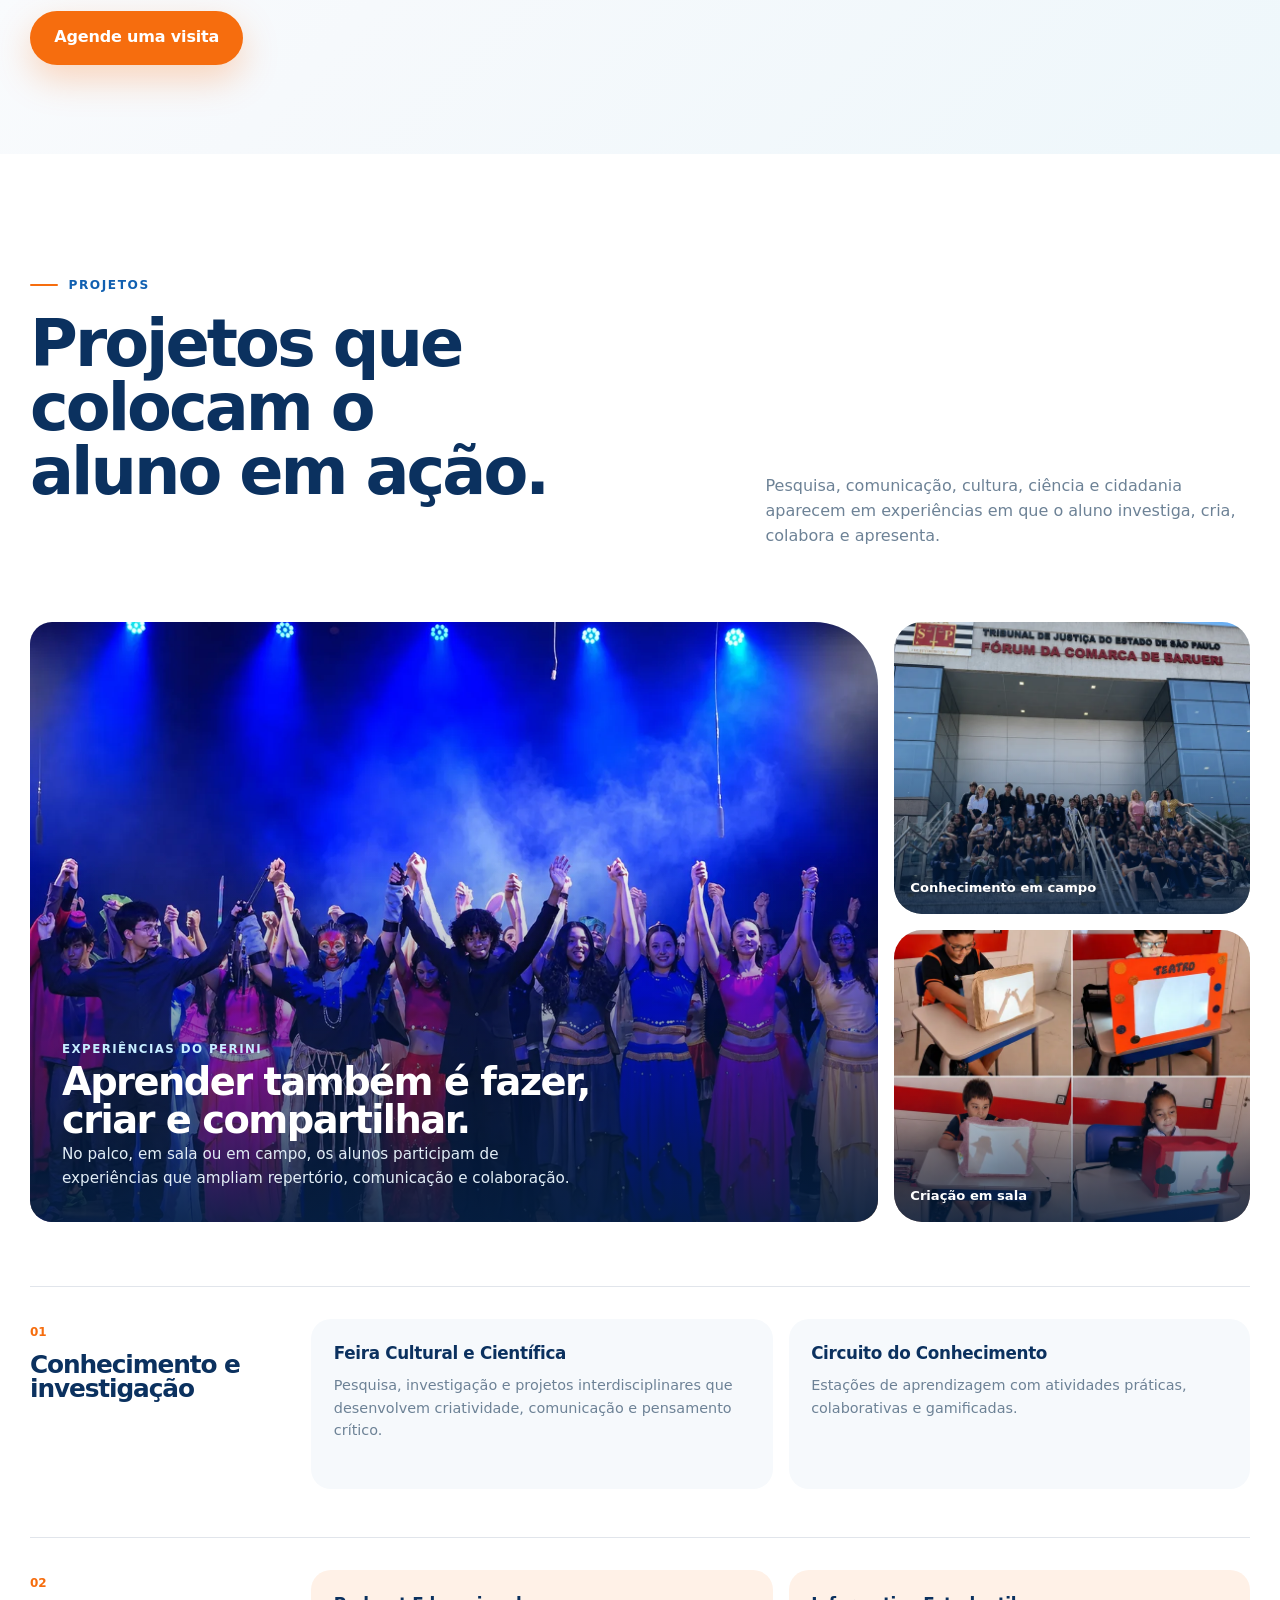
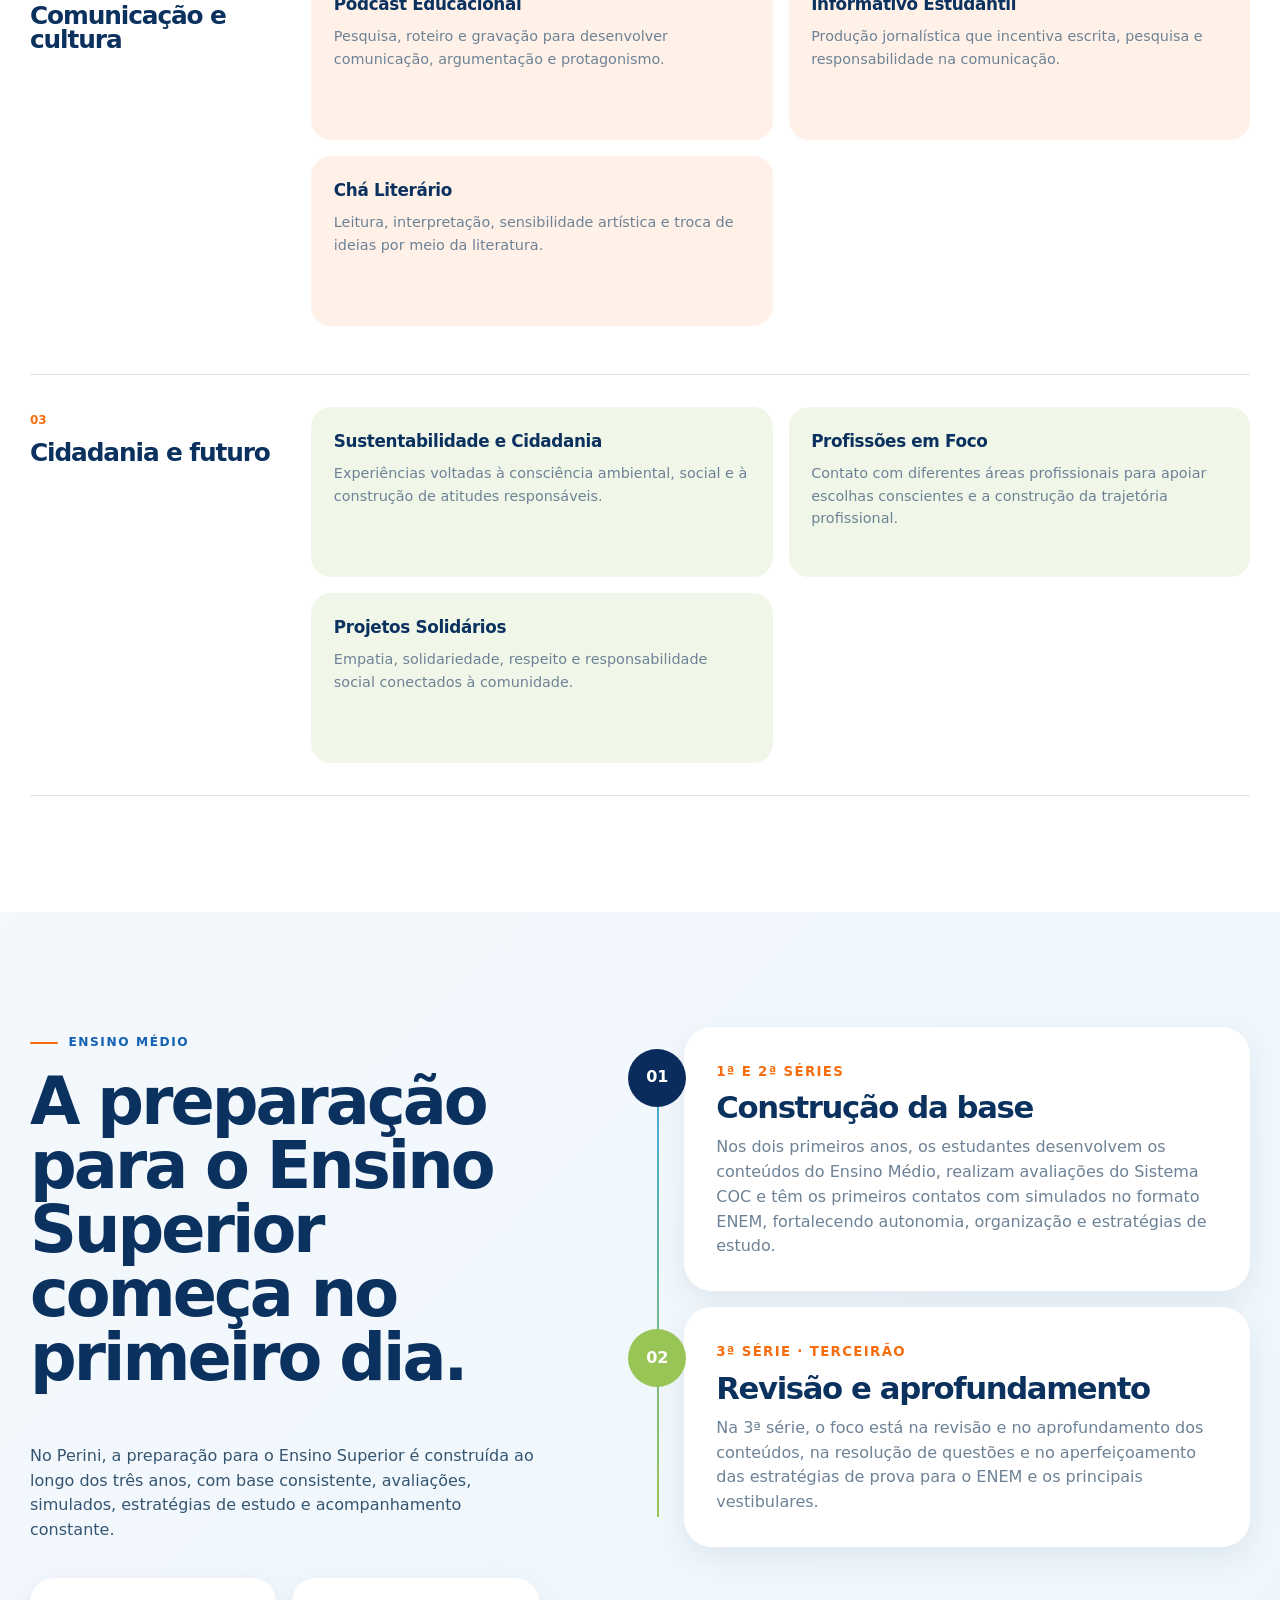
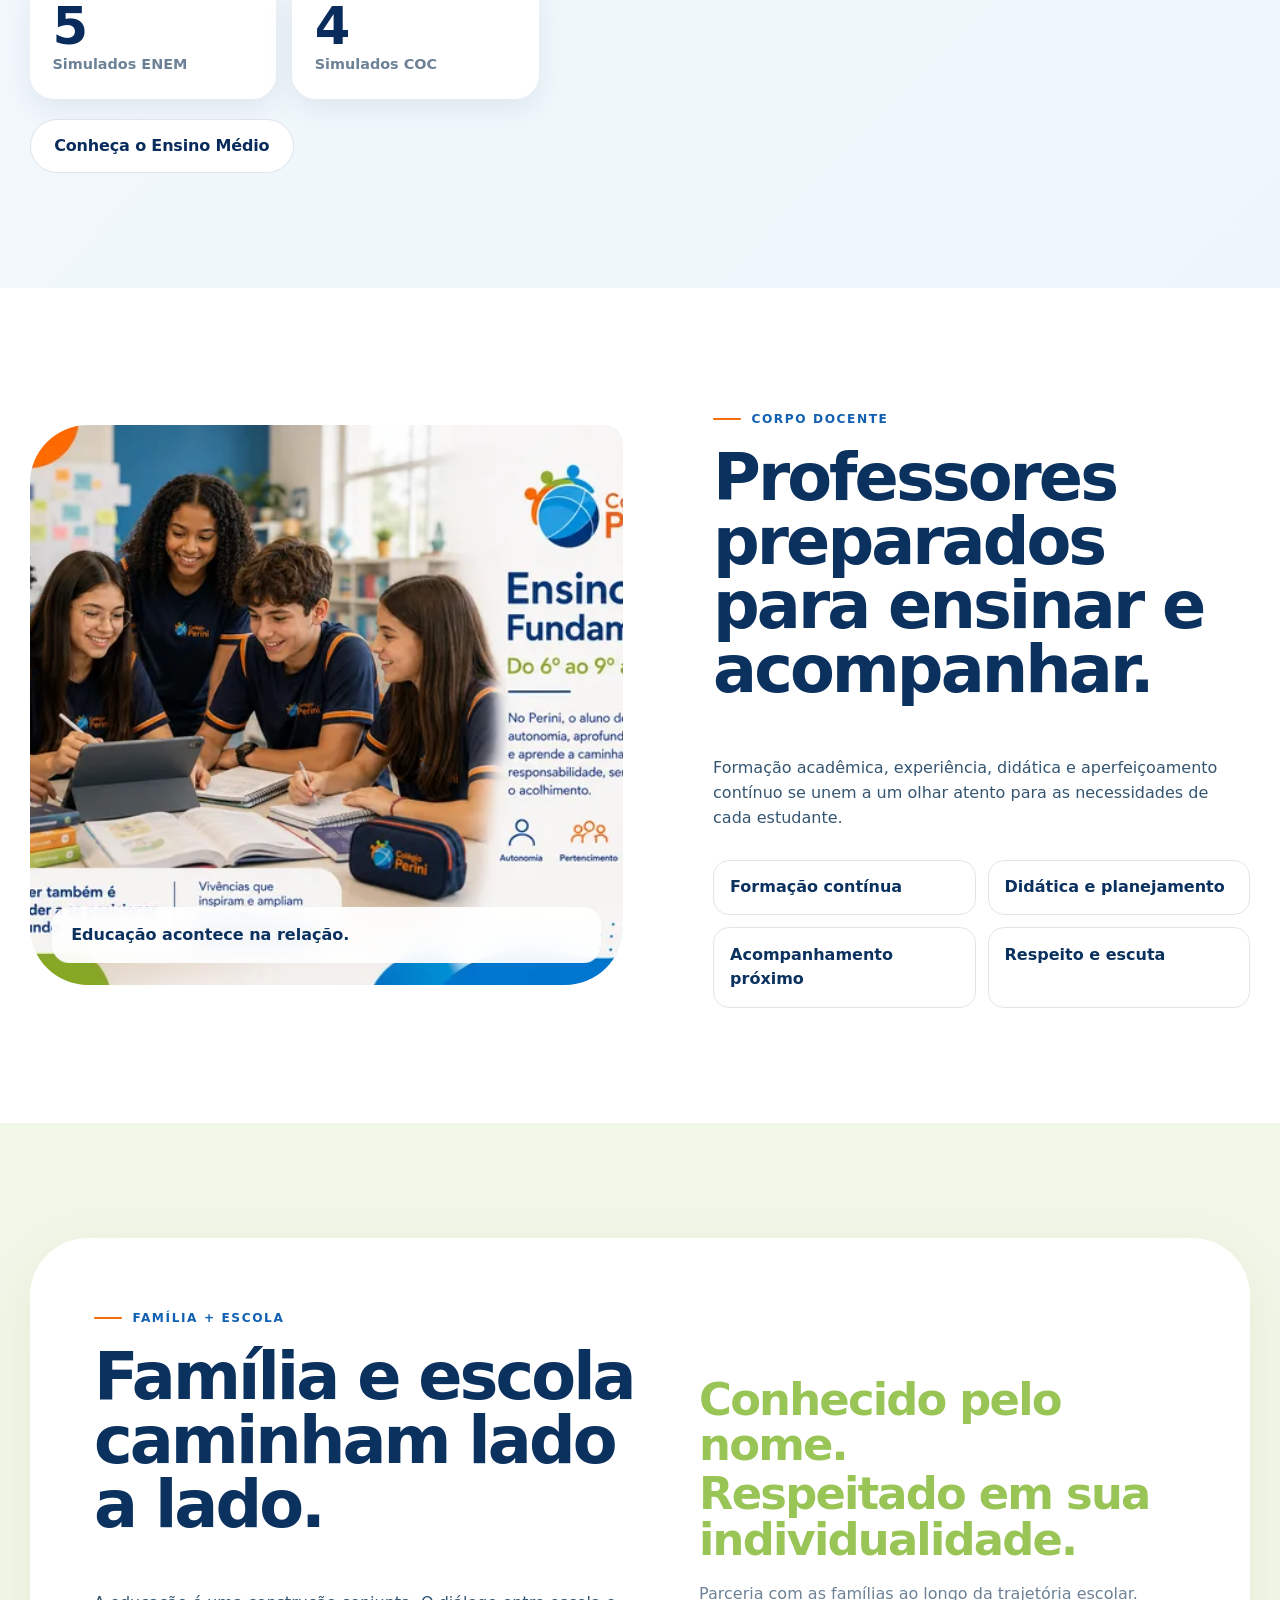
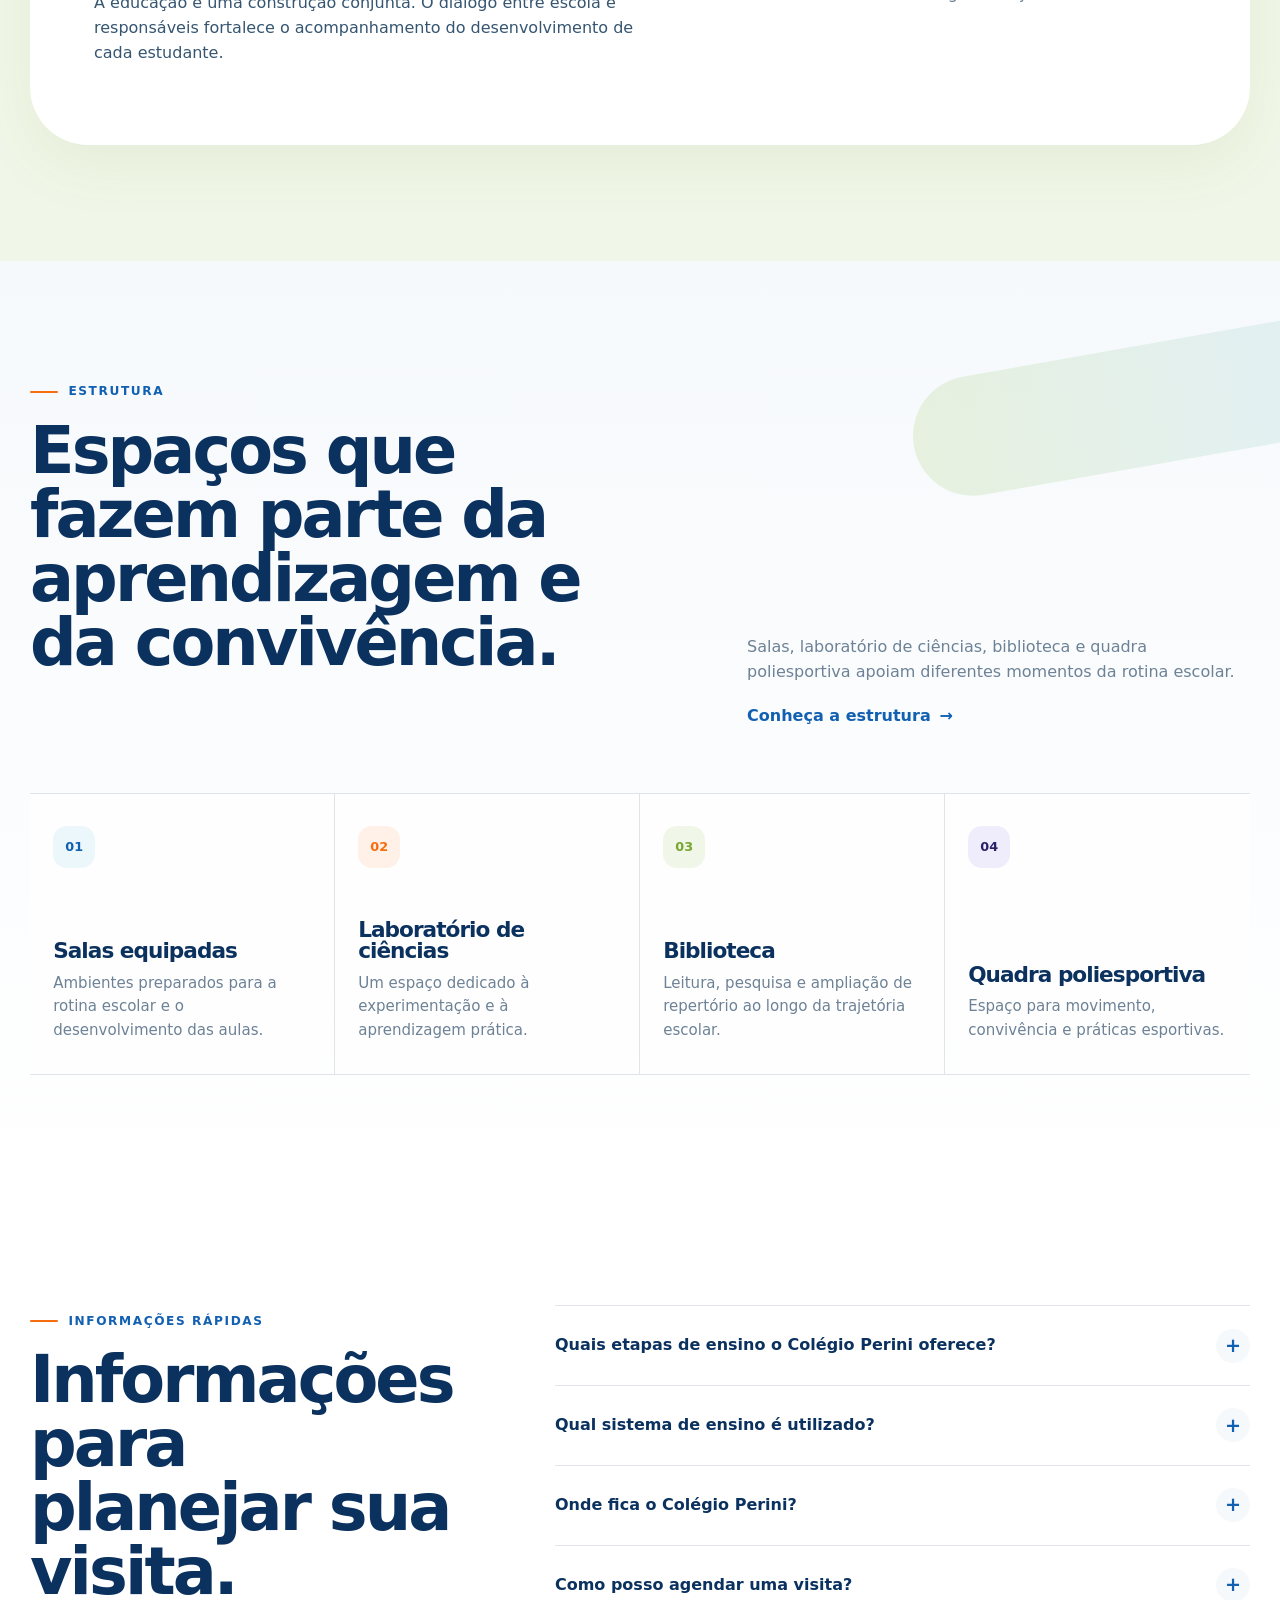
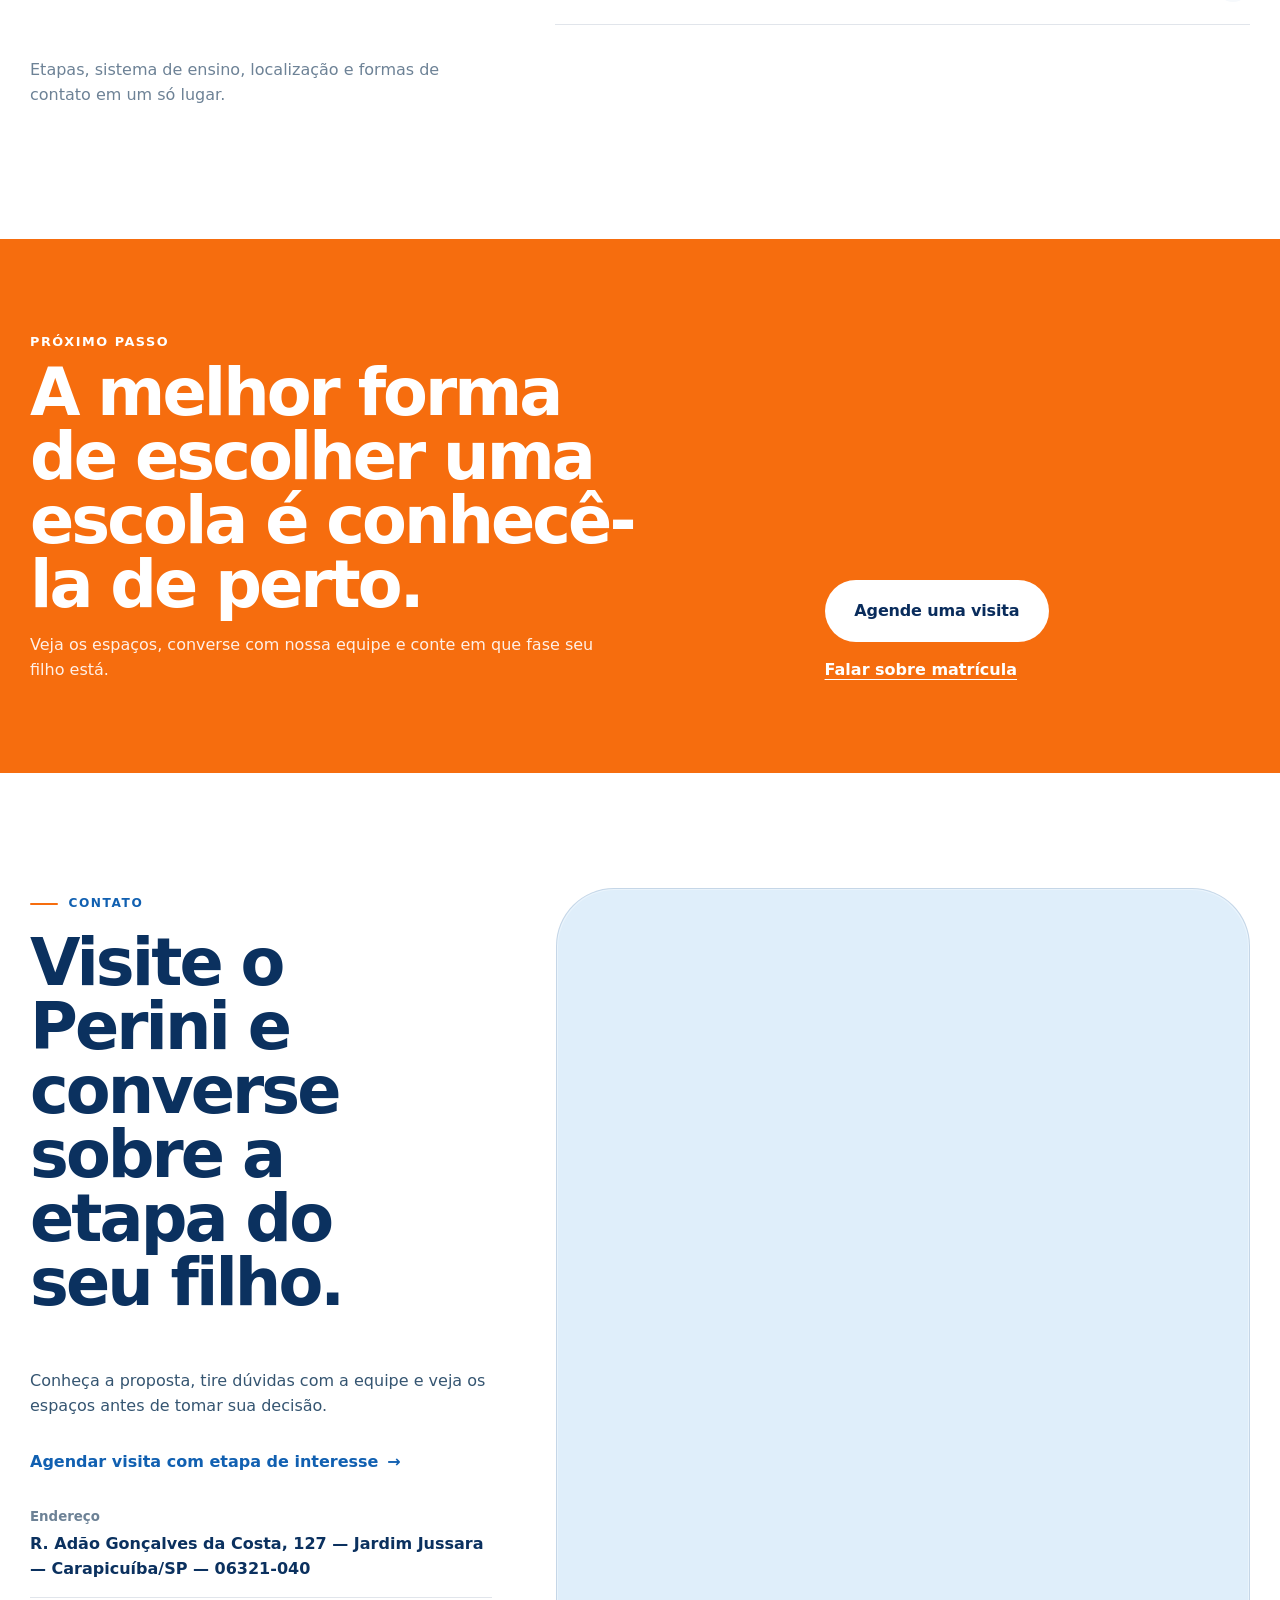
==== commit 944ecd5d: "Add files via upload" ====
--- a/index.html
+++ b/index.html
@@ -87,7 +87,7 @@
 <div class="hero-copy" data-reveal="">
 <span class="eyebrow" data-hero-eyebrow="">Colégio Perini · Carapicuíba · Desde 1987</span>
 <h1 class="hero-title" data-hero-title=""><span>Aprender.</span><span>Pertencer.</span><span>Transformar.</span></h1>
-<p class="hero-intro" data-hero-text="">Uma educação que combina excelência acadêmica, acolhimento e formação humana em cada etapa da trajetória escolar.</p>
+<p class="hero-intro" data-hero-text="">Do Fundamental I ao Ensino Médio, o Perini combina Sistema COC, professores preparados, acompanhamento próximo e experiências que ajudam cada estudante a avançar.</p>
 <div class="hero-actions">
 <a class="btn btn-primary" data-track="visita-hero" data-visit-link="" href="/contato#agendar">Agende uma visita</a>
 <a class="btn btn-outline" href="#ensino">Conheça as etapas</a><a class="hero-whatsapp" data-track="whatsapp-hero" data-whatsapp="" href="https://wa.me/5511983668260?text=Ol%C3%A1%21%20Conheci%20o%20Col%C3%A9gio%20Perini%20pelo%20site%20e%20gostaria%20de%20mais%20informa%C3%A7%C3%B5es." rel="noopener noreferrer" target="_blank">Falar pelo WhatsApp</a>
@@ -110,8 +110,8 @@
 <section class="section essence" id="perini">
 <div class="container">
 <div class="section-head split-head" data-reveal="">
-<div><span class="kicker">Nossa essência</span><h2 data-copy="essence-title">Cada aluno é conhecido, acompanhado e desafiado a avançar.</h2></div>
-<p data-copy="essence-text">No Perini, excelência acadêmica, acolhimento e autonomia caminham juntos em cada etapa da trajetória.</p>
+<div><span class="kicker">Nossa essência</span><h2 data-copy="essence-title">Cada estudante é conhecido em sua individualidade.</h2></div>
+<p data-copy="essence-text">No Perini, acolhimento, formação acadêmica e desenvolvimento de autonomia fazem parte da mesma trajetória.</p>
 </div>
 <div class="essence-grid" id="pillars-grid"></div>
 </div>
@@ -120,8 +120,8 @@
 <div class="container">
 <div class="section-head" data-reveal="">
 <span class="kicker">Etapas de ensino</span>
-<h2>Cada fase pede um novo jeito de acompanhar.</h2>
-<p>Uma proposta que amadurece com o estudante sem perder proximidade, intencionalidade pedagógica e identidade.</p>
+<h2>Cada etapa pede objetivos e acompanhamento diferentes.</h2>
+<p>Do 1º ano do Fundamental à 3ª série do Ensino Médio, a proposta acompanha novas responsabilidades, conteúdos e escolhas.</p>
 </div>
 <div class="stages-grid" id="stages-grid"></div>
 </div>
@@ -129,8 +129,8 @@
 <section class="section journey" id="jornada">
 <div class="container">
 <div class="section-head split-head" data-reveal="">
-<div><span class="kicker">Uma trajetória contínua</span><h2>O Perini cresce junto com o aluno.</h2></div>
-<p>Da construção da base às escolhas do Ensino Médio, cada etapa amplia autonomia sem romper o vínculo com a escola.</p>
+<div><span class="kicker">Uma trajetória contínua</span><h2>Cada etapa prepara a próxima.</h2></div>
+<p>Da construção da base à preparação para o Ensino Superior, o aluno amplia autonomia sem perder acompanhamento.</p>
 </div>
 <div class="journey-grid" id="journey-grid"></div>
 </div>
@@ -148,14 +148,14 @@
 <div class="history-copy" data-reveal="">
 <span class="kicker">Nossa história</span>
 <h2 data-history-title="">Crescemos junto com nossos alunos.</h2>
-<p data-history-text=""></p>
+<p data-history-text="">A trajetória da atual direção começou em 1987, com a Educação Infantil. À medida que os alunos cresceram, o Perini ampliou sua atuação para os Anos Iniciais, Anos Finais e Ensino Médio. A escola evoluiu em estrutura, tecnologia e proposta pedagógica sem abrir mão de sua essência: o olhar atento para cada estudante.</p>
 <div aria-label="Valores presentes na trajetória" class="history-values"><span>Tradição</span><span>Proximidade</span><span>Evolução</span></div>
 </div>
 </div>
 </section>
 <section class="section reasons" id="diferenciais">
 <div class="container reasons-layout">
-<div class="reasons-intro" data-reveal=""><span class="kicker">Por que famílias escolhem o Perini</span><h2 data-copy="reasons-title">Desde 1987, proximidade também é método.</h2><p data-copy="reasons-text">A confiança aparece na rotina: acompanhamento próximo, Sistema COC, professores preparados, projetos e parceria com as famílias.</p></div>
+<div class="reasons-intro" data-reveal=""><span class="kicker">Por que famílias escolhem o Perini</span><h2 data-copy="reasons-title">O que uma família pode esperar do Perini.</h2><p data-copy="reasons-text">Ensino estruturado, professores preparados, projetos, acompanhamento e parceria com as famílias sustentam a proposta em cada etapa.</p></div>
 <div class="reasons-grid" id="reasons-grid"></div>
 </div>
 </section>
@@ -163,32 +163,53 @@
 <div class="container coc-layout">
 <div class="coc-copy" data-reveal="">
 <span class="kicker kicker-light">Sistema COC de Ensino</span>
-<h2 data-coc-title="">Tecnologia com intencionalidade pedagógica.</h2>
-<p data-coc-text=""></p>
+<h2 data-coc-title="">Sistema COC a serviço da aprendizagem.</h2>
+<p data-coc-text="">O Colégio Perini integra material didático, recursos digitais, avaliações, simulados e ferramentas de acompanhamento para tornar a aprendizagem mais dinâmica e fortalecer a autonomia do estudante.</p>
 <a class="text-link light" href="/sistema-de-ensino">Conheça o Sistema COC no Perini <span aria-hidden="true">→</span></a>
 </div>
 <div class="coc-stack" data-reveal="" id="coc-items"></div>
 </div>
 </section>
+<section class="section coc-video-section" id="coc-video" aria-labelledby="coc-video-title">
+<div class="container coc-video-layout">
+<div class="coc-video-copy" data-reveal="">
+<span class="kicker" data-coc-video-kicker="">Perini + Sistema COC</span>
+<h2 id="coc-video-title" data-coc-video-title="">Uma estrutura pedagógica que ganha sentido na rotina do Perini.</h2>
+<p data-coc-video-text="">O COC reúne material didático, recursos digitais, avaliações e simulados. No Perini, esses recursos são integrados ao trabalho de professores, aos projetos e ao acompanhamento de cada etapa.</p>
+<p class="coc-video-note" data-coc-video-note="">Assista ao vídeo institucional do COC para conhecer melhor o sistema que faz parte da proposta pedagógica da escola.</p>
+<a class="btn btn-primary coc-video-cta" data-track="visita-coc-video" data-visit-link="" href="/contato#agendar">Agende uma visita</a>
+</div>
+<div class="coc-video-media" data-reveal="">
+<a aria-label="Reproduzir vídeo institucional do Sistema COC" class="coc-video-facade" data-coc-video-play="" data-track="coc-video-play" href="https://www.youtube.com/watch?v=LLUYrDn4aXA" rel="noopener noreferrer" target="_blank">
+<span class="coc-video-badge" data-coc-video-label="">Vídeo institucional</span>
+<span aria-hidden="true" class="coc-video-orbit coc-video-orbit-a"></span>
+<span aria-hidden="true" class="coc-video-orbit coc-video-orbit-b"></span>
+<span aria-hidden="true" class="coc-video-play-icon"><i></i></span>
+<span class="coc-video-facade-copy"><small>Sistema COC de Ensino</small><strong data-coc-video-facade-title="">Conheça o Sistema COC</strong></span>
+</a>
+<a class="coc-video-external" data-coc-video-external="" data-track="coc-video-youtube" href="https://www.youtube.com/watch?v=LLUYrDn4aXA" rel="noopener noreferrer" target="_blank">Abrir o vídeo no YouTube <span aria-hidden="true">↗</span></a>
+</div>
+</div>
+</section>
 <section class="section projects" id="projetos">
 <div class="container">
 <div class="section-head split-head" data-reveal="">
-<div><span class="kicker">Projetos</span><h2>Aprender na prática. Crescer para a vida.</h2></div>
-<p>Experiências que conectam conhecimento, cultura, ciência, tecnologia, cidadania e comunicação.</p>
+<div><span class="kicker">Projetos</span><h2>Projetos que colocam o aluno em ação.</h2></div>
+<p>Pesquisa, comunicação, cultura, ciência e cidadania aparecem em experiências em que o aluno investiga, cria, colabora e apresenta.</p>
 </div>
 <div class="projects-photo-story" data-reveal="">
 <figure class="project-photo-main">
 <img alt="Apresentação coletiva de estudantes em atividade cultural do Colégio Perini" data-real-image="theaterStage" decoding="async" height="1254" loading="lazy" sizes="(max-width:1080px) 92vw, 66vw" src="assets/real/teatro-palco.webp" srcset="assets/real/teatro-palco-720.webp 720w, assets/real/teatro-palco-1200.webp 1200w, assets/real/teatro-palco.webp 1254w" width="1254"/>
-<figcaption><span>Vida escolar real</span><strong>Projetos que saem do papel.</strong><small>Expressão, participação e experiências que dão sentido ao aprendizado.</small></figcaption>
+<figcaption><span>Experiências do Perini</span><strong>Aprender também é fazer, criar e compartilhar.</strong><small>No palco, em sala ou em campo, os alunos participam de experiências que ampliam repertório, comunicação e colaboração.</small></figcaption>
 </figure>
 <div class="project-photo-stack">
 <figure>
 <img alt="Estudantes do Colégio Perini em atividade de trabalho de campo" data-real-image="fieldWork" decoding="async" height="1254" loading="lazy" sizes="(max-width:1080px) 92vw, 31vw" src="assets/real/trabalho-de-campo.webp" srcset="assets/real/trabalho-de-campo-720.webp 720w, assets/real/trabalho-de-campo-1200.webp 1200w, assets/real/trabalho-de-campo.webp 1254w" width="1254"/>
-<figcaption>Trabalho de campo</figcaption>
+<figcaption>Conhecimento em campo</figcaption>
 </figure>
 <figure>
 <img alt="Atividade de teatro de sombras realizada por estudantes do Colégio Perini" data-real-image="fundamental1Project" decoding="async" height="1254" loading="lazy" sizes="(max-width:1080px) 92vw, 31vw" src="assets/real/fundamental1-teatro-sombras.webp" srcset="assets/real/fundamental1-teatro-sombras-720.webp 720w, assets/real/fundamental1-teatro-sombras-1200.webp 1200w, assets/real/fundamental1-teatro-sombras.webp 1254w" width="1254"/>
-<figcaption>Projeto em sala</figcaption>
+<figcaption>Criação em sala</figcaption>
 </figure>
 </div>
 </div>
@@ -199,14 +220,14 @@
 <div class="container hs-layout">
 <div class="hs-intro" data-reveal="">
 <span class="kicker">Ensino Médio</span>
-<h2>A preparação começa antes do Terceirão.</h2>
-<p data-highschool-text=""></p>
+<h2>A preparação para o Ensino Superior começa no primeiro dia.</h2>
+<p data-highschool-text="">No Perini, a preparação para o Ensino Superior é construída ao longo dos três anos, com base consistente, avaliações, simulados, estratégias de estudo e acompanhamento constante.</p>
 <div class="hs-stats" id="hs-stats"></div>
 <a class="btn btn-outline hs-cta" data-track="pagina-medio" href="/ensino-medio">Conheça o Ensino Médio</a>
 </div>
 <div class="hs-path" data-reveal="">
-<article><span>01</span><small>1ª e 2ª séries</small><h3>Construção da base</h3><p data-highschool-phase1=""></p></article>
-<article><span>02</span><small>3ª série · Terceirão</small><h3>Revisão e aprofundamento</h3><p data-highschool-phase2=""></p></article>
+<article><span>01</span><small>1ª e 2ª séries</small><h3>Construção da base</h3><p data-highschool-phase1="">Nos dois primeiros anos, os estudantes desenvolvem os conteúdos do Ensino Médio, realizam avaliações do Sistema COC e têm os primeiros contatos com simulados no formato ENEM, fortalecendo autonomia, organização e estratégias de estudo.</p></article>
+<article><span>02</span><small>3ª série · Terceirão</small><h3>Revisão e aprofundamento</h3><p data-highschool-phase2="">Na 3ª série, o foco está na revisão e no aprofundamento dos conteúdos, na resolução de questões e no aperfeiçoamento das estratégias de prova para o ENEM e os principais vestibulares.</p></article>
 </div>
 </div>
 </section>
@@ -218,45 +239,45 @@
 </div>
 <div class="teachers-copy" data-reveal="">
 <span class="kicker">Corpo docente</span>
-<h2 data-teachers-title=""></h2>
-<p data-teachers-text=""></p>
+<h2 data-teachers-title="">Professores preparados para ensinar e acompanhar.</h2>
+<p data-teachers-text="">Formação acadêmica, experiência, didática e aperfeiçoamento contínuo se unem a um olhar atento para as necessidades de cada estudante.</p>
 <div class="teacher-items" id="teacher-items"></div>
 </div>
 </div>
 </section>
 <section class="section family">
 <div class="container family-card" data-reveal="">
-<div><span class="kicker">Família + escola</span><h2>Educar é uma construção conjunta.</h2><p data-family-text=""></p></div>
-<div class="family-highlight"><strong>Conhecido pelo nome.</strong><strong>Acompanhado de verdade.</strong><span>Diálogo, confiança e acompanhamento caminham lado a lado.</span></div>
+<div><span class="kicker">Família + escola</span><h2>Família e escola caminham lado a lado.</h2><p data-family-text="">A educação é uma construção conjunta. O diálogo entre escola e responsáveis fortalece o acompanhamento do desenvolvimento de cada estudante.</p></div>
+<div class="family-highlight"><strong>Conhecido pelo nome.</strong><strong>Respeitado em sua individualidade.</strong><span>Parceria com as famílias ao longo da trajetória escolar.</span></div>
 </div>
 </section>
 <section class="section structure" id="estrutura">
 <div class="container">
 <div class="structure-intro" data-reveal="">
-<div><span class="kicker">Estrutura</span><h2 data-structure-title="">Ambientes que apoiam a rotina de aprendizagem.</h2></div>
-<div><p data-structure-text=""></p><a class="text-link" data-track="pagina-estrutura" href="/estrutura-e-vida-escolar">Conheça a estrutura <span aria-hidden="true">→</span></a></div>
+<div><span class="kicker">Estrutura</span><h2 data-structure-title="">Espaços que fazem parte da aprendizagem e da convivência.</h2></div>
+<div><p data-structure-text="">Salas, laboratório de ciências, biblioteca e quadra poliesportiva apoiam diferentes momentos da rotina escolar.</p><a class="text-link" data-track="pagina-estrutura" href="/estrutura-e-vida-escolar">Conheça a estrutura <span aria-hidden="true">→</span></a></div>
 </div>
 <div class="structure-list" id="structure-list"></div>
 </div>
 </section>
 <section class="section faq" id="duvidas">
 <div class="container faq-layout">
-<div class="faq-intro" data-reveal=""><span class="kicker">Informações rápidas</span><h2>O que você precisa saber antes de visitar.</h2><p>As principais informações para conhecer a proposta e dar o próximo passo.</p></div>
+<div class="faq-intro" data-reveal=""><span class="kicker">Informações rápidas</span><h2>Informações para planejar sua visita.</h2><p>Etapas, sistema de ensino, localização e formas de contato em um só lugar.</p></div>
 <div class="faq-list" data-reveal="" id="faq-list"></div>
 </div>
 </section>
 <section class="final-cta">
 <div class="container final-cta-inner" data-reveal="">
-<div><span>Próximo passo</span><h2 data-finalcta-title=""></h2><p data-finalcta-text=""></p></div>
-<div class="final-cta-actions"><a class="btn btn-white btn-lg" data-track="visita-final" data-visit-link="" href="/contato#agendar">Agendar uma visita</a><a class="final-matricula" data-matricula="" data-track="matricula-final" href="https://wa.me/5511983668260?text=Ol%C3%A1%21%20Conheci%20o%20Col%C3%A9gio%20Perini%20pelo%20site%20e%20gostaria%20de%20receber%20informa%C3%A7%C3%B5es%20sobre%20matr%C3%ADculas." rel="noopener noreferrer" target="_blank">Falar sobre matrícula</a></div>
+<div><span>Próximo passo</span><h2 data-finalcta-title="">A melhor forma de escolher uma escola é conhecê-la de perto.</h2><p data-finalcta-text="">Veja os espaços, converse com nossa equipe e conte em que fase seu filho está.</p></div>
+<div class="final-cta-actions"><a class="btn btn-white btn-lg" data-track="visita-final" data-visit-link="" href="/contato#agendar">Agende uma visita</a><a class="final-matricula" data-matricula="" data-track="matricula-final" href="https://wa.me/5511983668260?text=Ol%C3%A1%21%20Conheci%20o%20Col%C3%A9gio%20Perini%20pelo%20site%20e%20gostaria%20de%20receber%20informa%C3%A7%C3%B5es%20sobre%20matr%C3%ADculas." rel="noopener noreferrer" target="_blank">Falar sobre matrícula</a></div>
 </div>
 </section>
 <section class="section contact" id="contato">
 <div class="container contact-layout">
 <div class="contact-copy" data-reveal="">
 <span class="kicker">Contato</span>
-<h2 data-copy="contact-title">Vamos conversar?</h2>
-<p data-copy="contact-text">Agende uma visita, conheça a proposta pedagógica e converse com a equipe sobre a etapa do seu filho.</p><a class="text-link contact-page-link" href="/contato#agendar">Agendar visita com etapa de interesse <span aria-hidden="true">→</span></a>
+<h2 data-copy="contact-title">Visite o Perini e converse sobre a etapa do seu filho.</h2>
+<p data-copy="contact-text">Conheça a proposta, tire dúvidas com a equipe e veja os espaços antes de tomar sua decisão.</p><a class="text-link contact-page-link" href="/contato#agendar">Agendar visita com etapa de interesse <span aria-hidden="true">→</span></a>
 <div class="contact-list">
 <div><small>Endereço</small><span data-address=""></span></div>
 <div><small>Telefone</small><a data-phone="" data-track="telefone" href="tel:+551141645073"><span data-phone-text=""></span></a></div>
@@ -273,7 +294,7 @@
 </main>
 <footer class="footer">
 <div class="container footer-grid">
-<div class="footer-brand"><div class="footer-logo-shell"><img alt="Colégio Perini" height="414" src="assets/brand/logo-colegio-perini-cropped.webp" width="879"/></div><p>Educação com excelência acadêmica, acolhimento e formação humana em Carapicuíba.</p></div>
+<div class="footer-brand"><div class="footer-logo-shell"><img alt="Colégio Perini" height="414" src="assets/brand/logo-colegio-perini-cropped.webp" width="879"/></div><p>Do Fundamental I ao Ensino Médio, educação com Sistema COC, acompanhamento e formação humana em Carapicuíba.</p></div>
 <div><h3>O Perini</h3><a href="/#historia">Nossa História</a><a href="/#professores">Professores</a><a href="/#projetos">Projetos</a></div>
 <div><h3>Ensino</h3><a href="/fundamental-1">Fundamental I</a><a href="/fundamental-2">Fundamental II</a><a href="/ensino-medio">Ensino Médio</a><a href="/sistema-de-ensino">Sistema COC</a></div>
 <div><h3>Contato</h3><a data-track="whatsapp-footer" data-whatsapp="" href="https://wa.me/5511983668260?text=Ol%C3%A1%21%20Conheci%20o%20Col%C3%A9gio%20Perini%20pelo%20site%20e%20gostaria%20de%20mais%20informa%C3%A7%C3%B5es." rel="noopener noreferrer" target="_blank">WhatsApp</a><a data-phone="" href="tel:+551141645073">Telefone</a><a data-portal="" data-track="portal-footer" href="https://portal.coc.com.br/" rel="noopener noreferrer" target="_blank">Portal do Aluno</a></div>
--- a/css/base.css
+++ b/css/base.css
@@ -4,3 +4,6 @@
 button{cursor:pointer}
 iframe{border:0}
 ::selection{background:rgba(60,169,226,.22);color:var(--ink)}
+
+/* V3.3 — equilíbrio editorial sem quebras manuais */
+.hero-title,.section-head h2,.page-hero-copy h1,.editorial-intro h2,.reasons-intro h2,.real-story-copy h2,.page-cta h2,.final-cta h2,.contact-copy h2,.visit-intro h1{text-wrap:balance}.hero-intro,.section-head>p,.page-hero-copy>p,.editorial-intro>p,.real-story-copy>p,.page-cta p,.final-cta p,.contact-copy>p,.visit-intro>p{text-wrap:pretty}
--- a/css/components.css
+++ b/css/components.css
@@ -124,3 +124,16 @@
 
 /* V3.2 — refinamento de navegação */
 .journey-link{margin-top:1.2rem;display:inline-flex;align-items:center;gap:.35rem;font-weight:850;color:var(--blue-800);font-size:.9rem}.journey-link span{transition:transform .2s var(--ease)}.journey-link:hover span{transform:translateX(3px)}
+
+/* V3.4 — dobra editorial Perini + Sistema COC com vídeo sob demanda */
+.coc-video-section{padding:clamp(4.5rem,7vw,6.75rem) 0;background:linear-gradient(135deg,#fff 0%,#f6f9fc 52%,#eef7fb 100%);overflow:hidden}
+.coc-video-layout{display:grid;grid-template-columns:minmax(0,.78fr) minmax(0,1.22fr);gap:clamp(2.5rem,6vw,6rem);align-items:center}
+.coc-video-copy{max-width:520px}.coc-video-copy h2{font-size:clamp(2.45rem,4.6vw,4.65rem);line-height:.96;letter-spacing:-.045em;text-wrap:balance;margin:.65rem 0 1.35rem}.coc-video-copy>p{color:var(--text);font-size:clamp(1rem,1.3vw,1.16rem);max-width:56ch}.coc-video-note{margin-top:1.35rem!important;padding-top:1.2rem;border-top:1px solid var(--line);font-size:.9rem!important;color:var(--muted)!important;max-width:48ch!important}.coc-video-cta{margin-top:1.15rem}
+.coc-video-media{min-width:0}.coc-video-facade{position:relative;display:block;aspect-ratio:16/9;overflow:hidden;border-radius:24px 58px 24px 24px;background:radial-gradient(circle at 72% 28%,rgba(60,169,226,.42),transparent 25%),radial-gradient(circle at 26% 84%,rgba(153,196,86,.16),transparent 26%),linear-gradient(145deg,#071f45 0%,var(--blue-950) 48%,#0a4d8a 100%);box-shadow:0 30px 80px rgba(9,44,92,.22);isolation:isolate;color:#fff;transition:transform .35s var(--ease),box-shadow .35s var(--ease)}
+.coc-video-facade:before{content:"";position:absolute;inset:0;background:linear-gradient(180deg,rgba(255,255,255,.03),transparent 40%,rgba(3,21,48,.34));z-index:0}.coc-video-facade:hover{transform:translateY(-4px);box-shadow:0 38px 100px rgba(9,44,92,.28)}.coc-video-facade:focus-visible{outline:4px solid rgba(246,109,14,.34);outline-offset:5px}
+.coc-video-badge{position:absolute;top:1.4rem;left:1.4rem;z-index:3;padding:.52rem .75rem;border:1px solid rgba(255,255,255,.2);border-radius:999px;background:rgba(255,255,255,.09);backdrop-filter:blur(8px);font-size:.72rem;font-weight:900;letter-spacing:.08em;text-transform:uppercase;color:#edf7ff}
+.coc-video-orbit{position:absolute;z-index:1;border:1px solid rgba(255,255,255,.12);border-radius:50%;pointer-events:none}.coc-video-orbit-a{width:54%;aspect-ratio:1;right:-12%;top:-34%;transform:rotate(12deg);box-shadow:0 0 0 42px rgba(255,255,255,.018),0 0 0 86px rgba(255,255,255,.012)}.coc-video-orbit-b{width:32%;aspect-ratio:1;left:-10%;bottom:-28%;border-color:rgba(153,196,86,.28)}
+.coc-video-play-icon{position:absolute;z-index:4;left:50%;top:50%;width:92px;height:92px;border-radius:50%;display:grid;place-items:center;transform:translate(-50%,-50%);background:var(--orange);box-shadow:0 18px 42px rgba(0,0,0,.28),0 0 0 14px rgba(255,255,255,.07);transition:transform .3s var(--ease),box-shadow .3s var(--ease)}.coc-video-facade:hover .coc-video-play-icon{transform:translate(-50%,-50%) scale(1.06);box-shadow:0 22px 52px rgba(0,0,0,.32),0 0 0 18px rgba(255,255,255,.08)}.coc-video-play-icon i{width:0;height:0;border-top:13px solid transparent;border-bottom:13px solid transparent;border-left:20px solid #fff;margin-left:5px}
+.coc-video-facade-copy{position:absolute;z-index:3;left:1.5rem;right:1.5rem;bottom:1.45rem;display:grid;gap:.18rem}.coc-video-facade-copy small{font-size:.76rem;font-weight:800;color:#b7d7ee}.coc-video-facade-copy strong{font-size:clamp(1.4rem,2.2vw,2.1rem);line-height:1.05;letter-spacing:-.03em;color:#fff}.coc-video-external{display:inline-flex;align-items:center;gap:.35rem;margin-top:.9rem;color:var(--blue-800);font-size:.82rem;font-weight:850;text-decoration:underline;text-decoration-color:rgba(17,96,177,.25);text-underline-offset:4px}.coc-video-external:hover{text-decoration-color:currentColor}
+.coc-video-embed{display:block;width:100%;aspect-ratio:16/9;border:0;border-radius:24px 58px 24px 24px;background:#061b3a;box-shadow:0 30px 80px rgba(9,44,92,.22)}
+
--- a/css/responsive.css
+++ b/css/responsive.css
@@ -36,3 +36,8 @@
   .real-gallery-grid figure{min-height:380px;border-radius:24px}
   .visit-team-photo{aspect-ratio:4/3;border-radius:14px 30px 30px 30px}
 }
+
+/* V3.4 — vídeo COC */
+@media(max-width:1080px){.coc-video-layout{grid-template-columns:1fr;gap:2.4rem}.coc-video-copy{max-width:760px}.coc-video-media{max-width:900px}.coc-video-copy h2{max-width:840px}}
+@media(max-width:720px){.coc-video-section{padding:4.25rem 0}.coc-video-layout{gap:1.8rem}.coc-video-copy h2{font-size:clamp(2.25rem,10.8vw,3.55rem);margin-bottom:1rem}.coc-video-copy>p{font-size:.98rem}.coc-video-note{margin-top:1.1rem!important;padding-top:1rem}.coc-video-facade,.coc-video-embed{border-radius:14px 34px 14px 14px}.coc-video-badge{top:1rem;left:1rem;font-size:.65rem}.coc-video-play-icon{width:68px;height:68px;box-shadow:0 14px 34px rgba(0,0,0,.28),0 0 0 10px rgba(255,255,255,.07)}.coc-video-play-icon i{border-top-width:10px;border-bottom-width:10px;border-left-width:16px}.coc-video-facade-copy{left:1rem;right:1rem;bottom:1rem}.coc-video-facade-copy strong{font-size:1.35rem}.coc-video-external{margin-top:.75rem}}
+
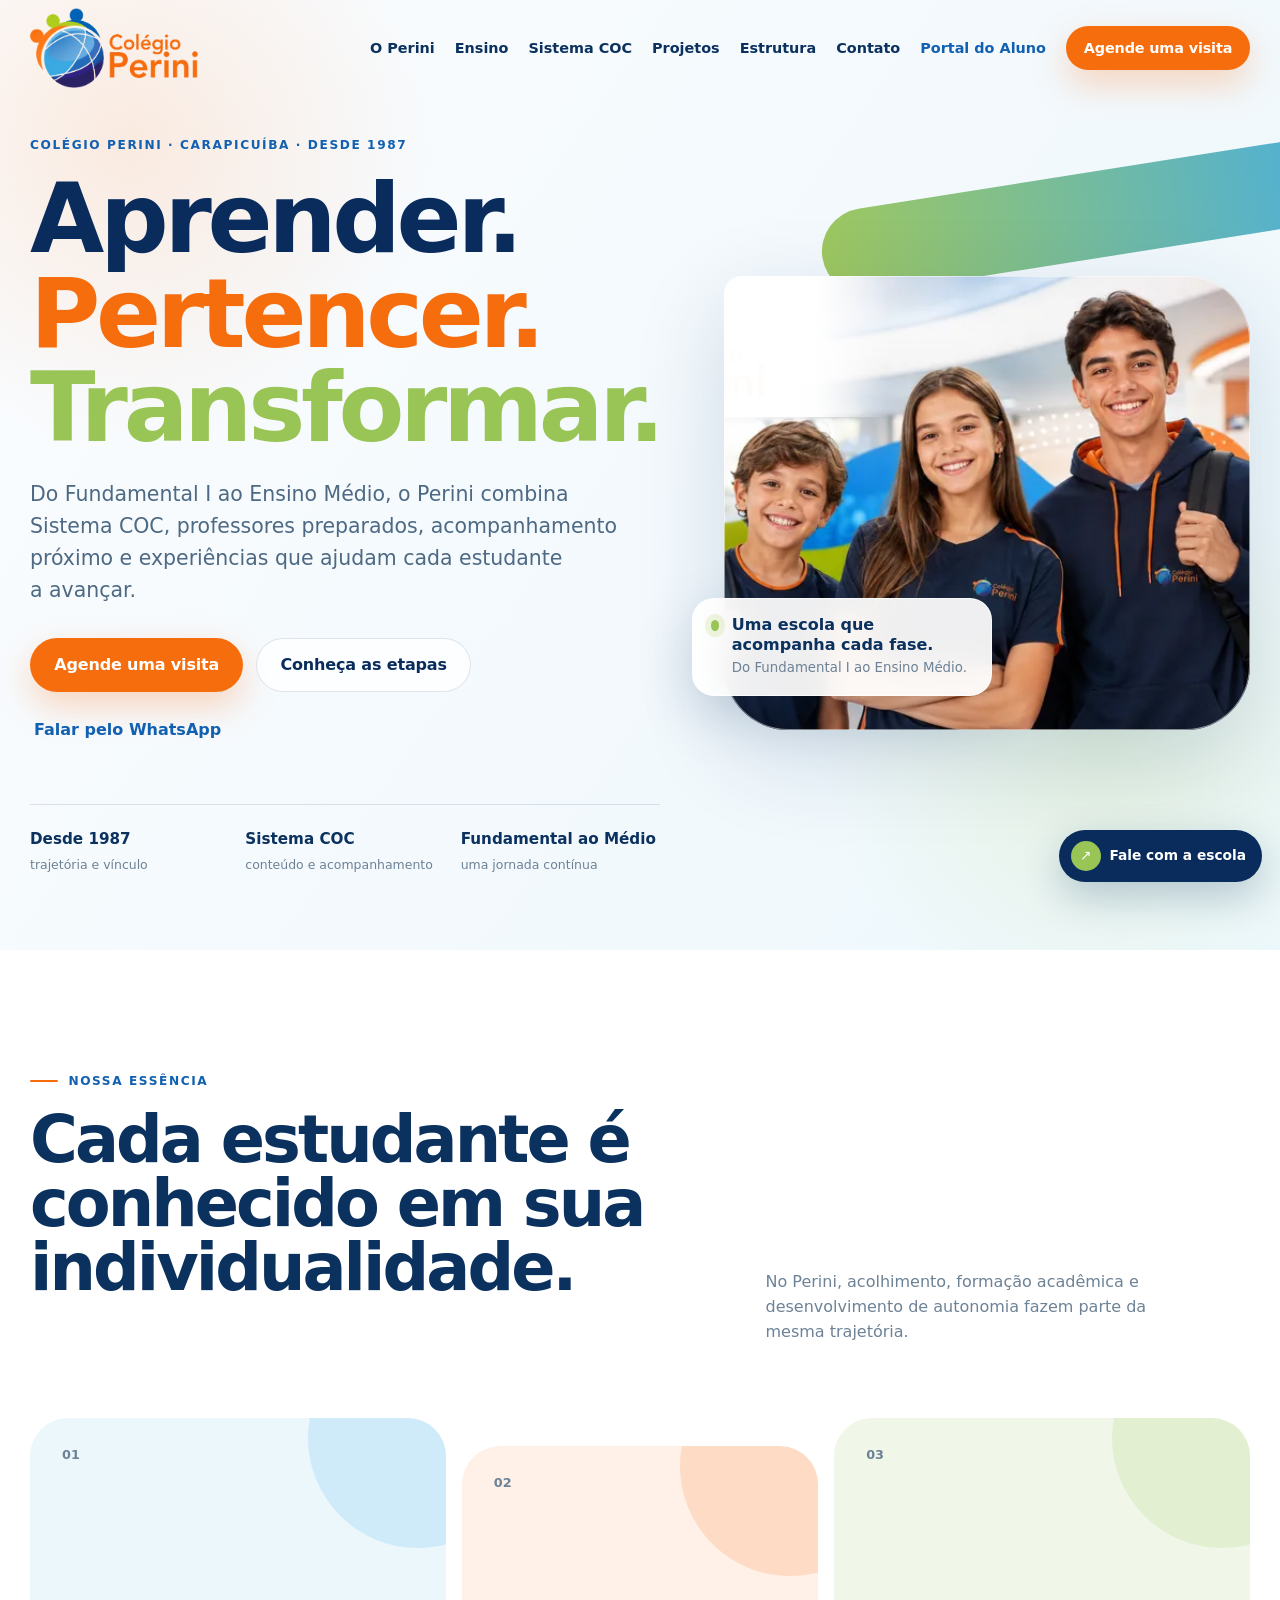
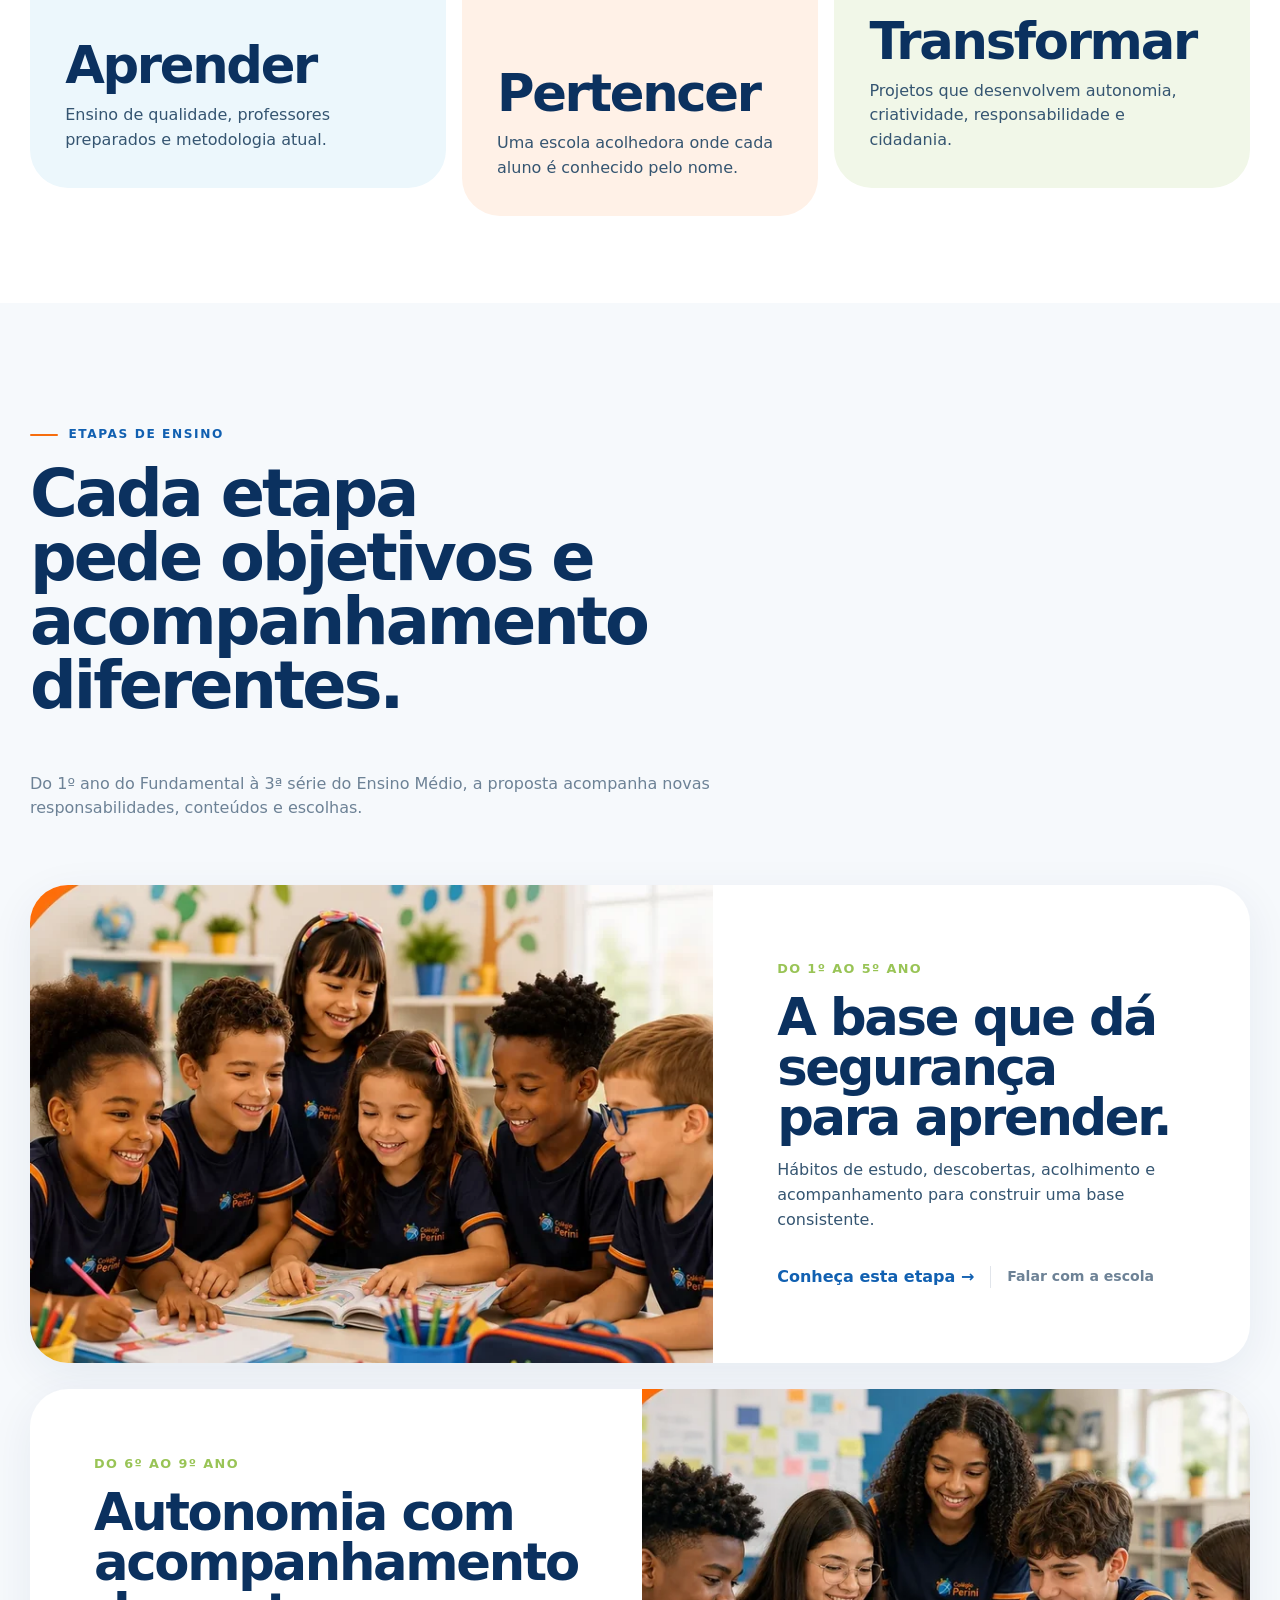
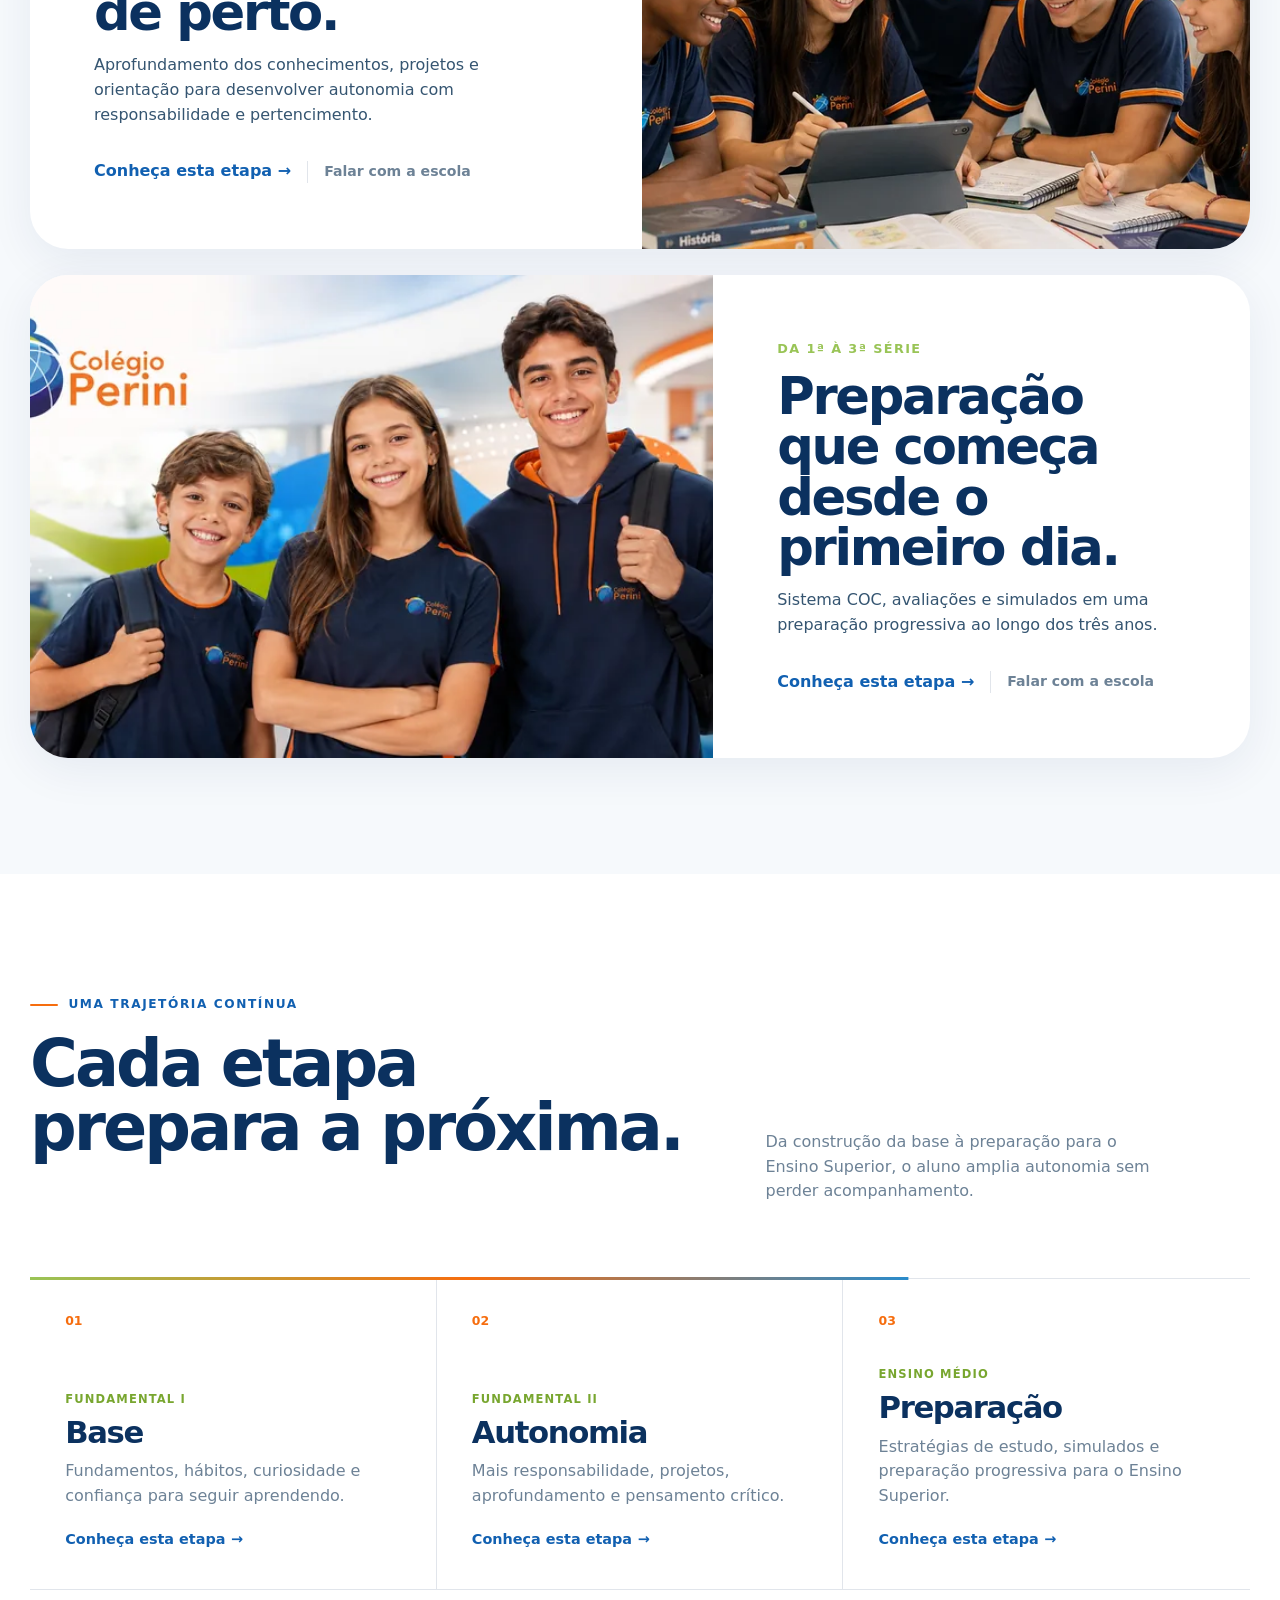
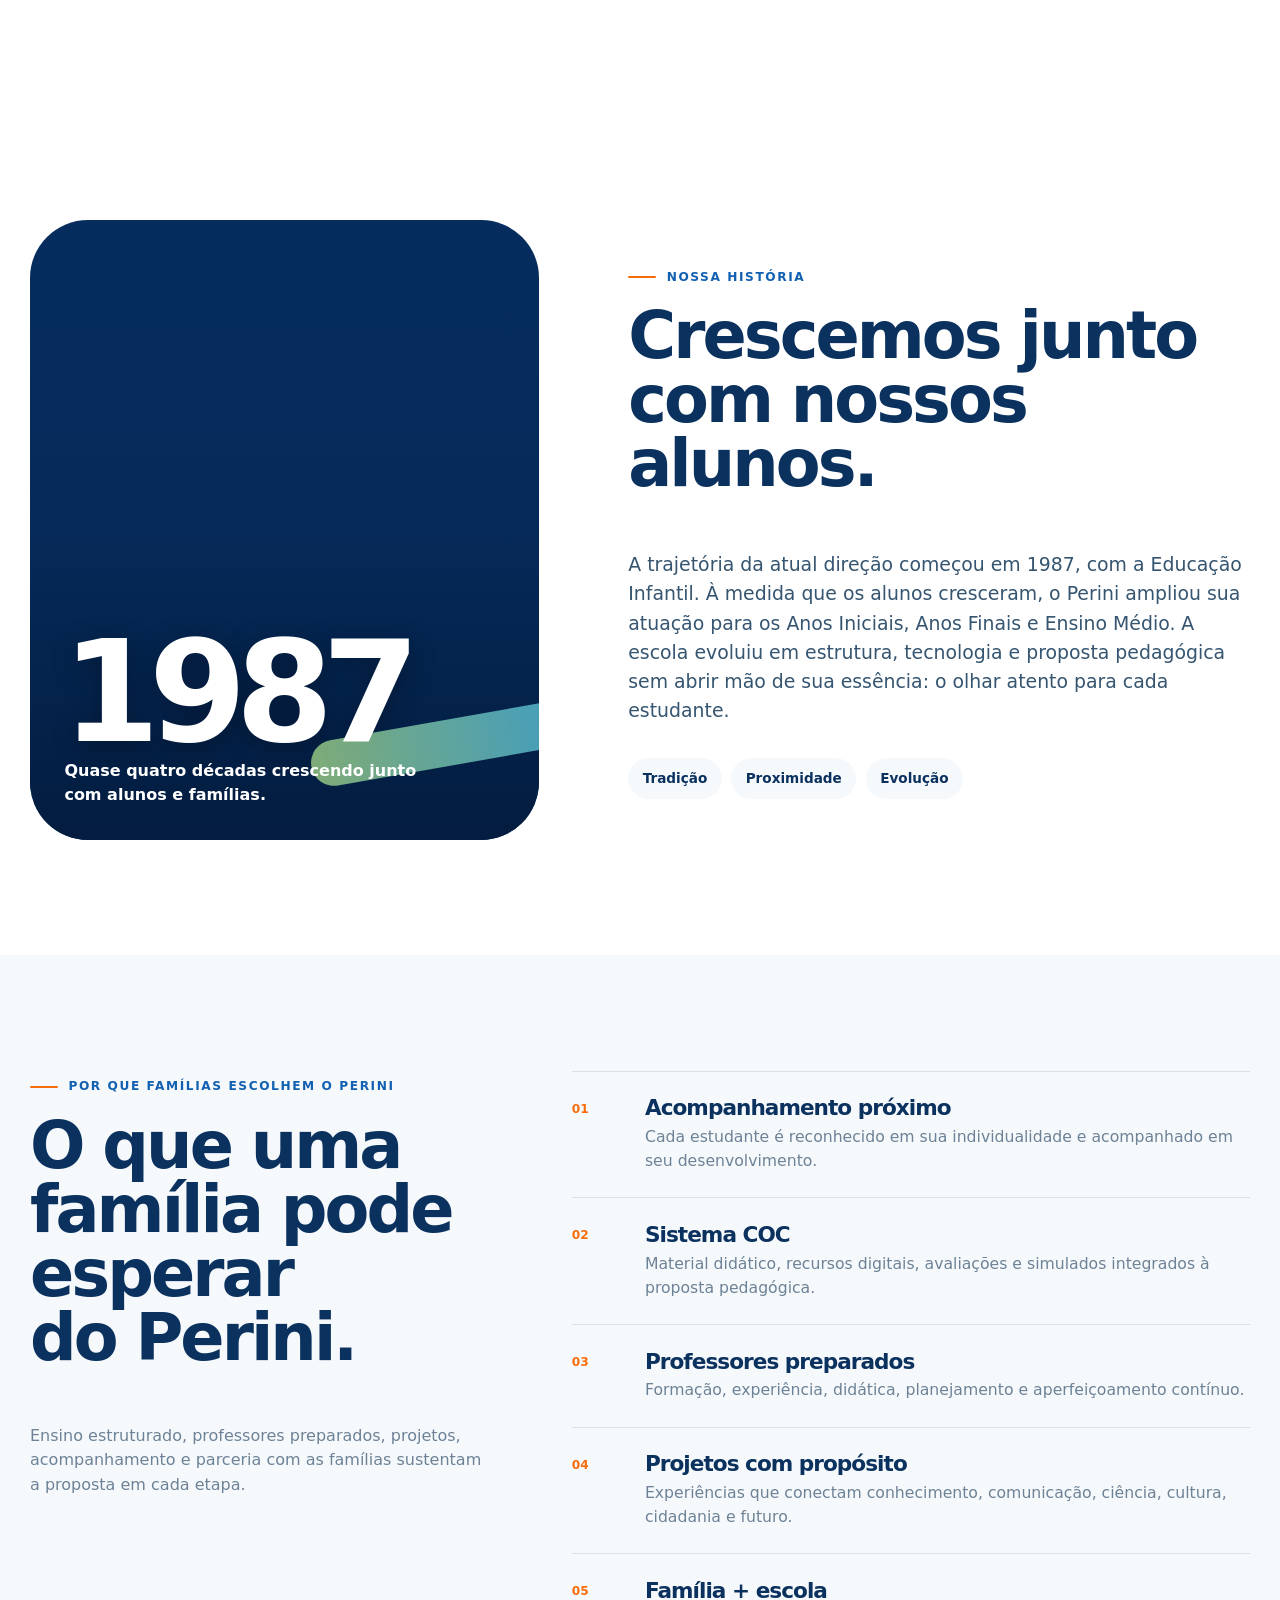
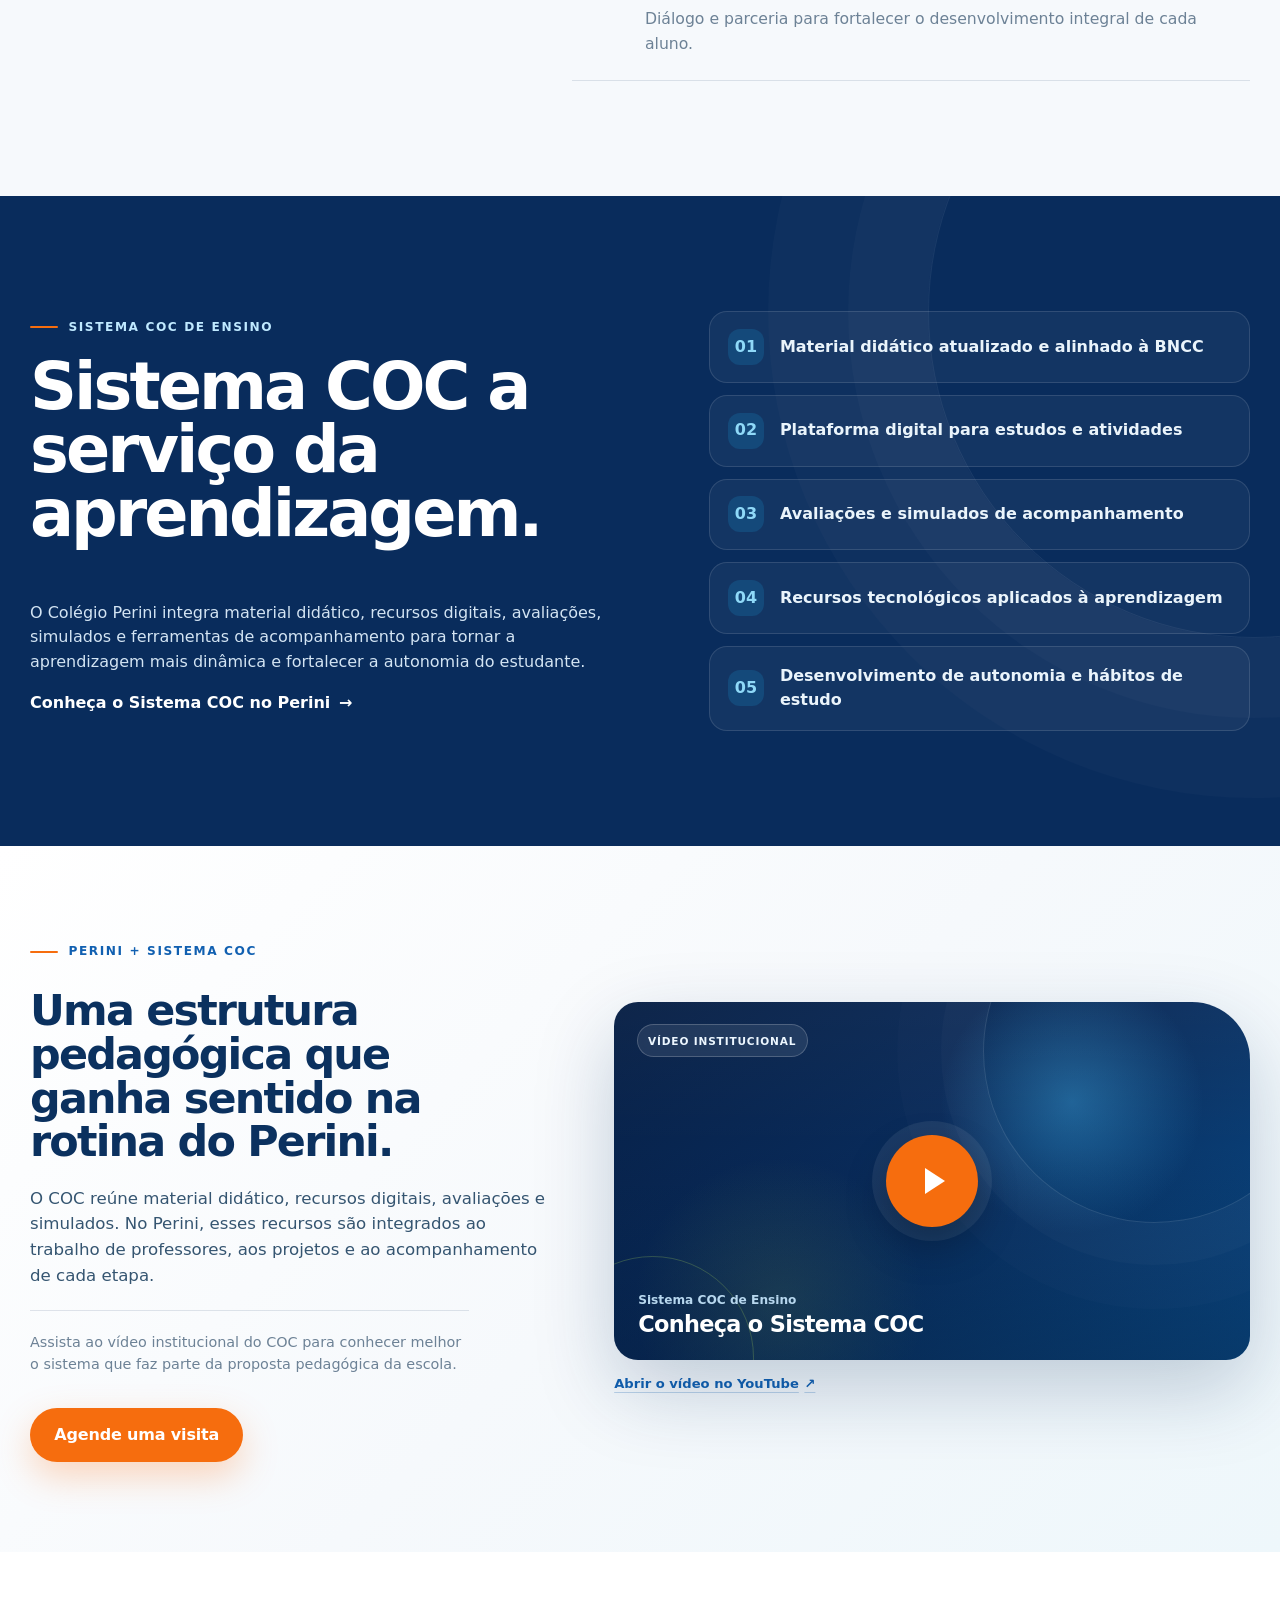
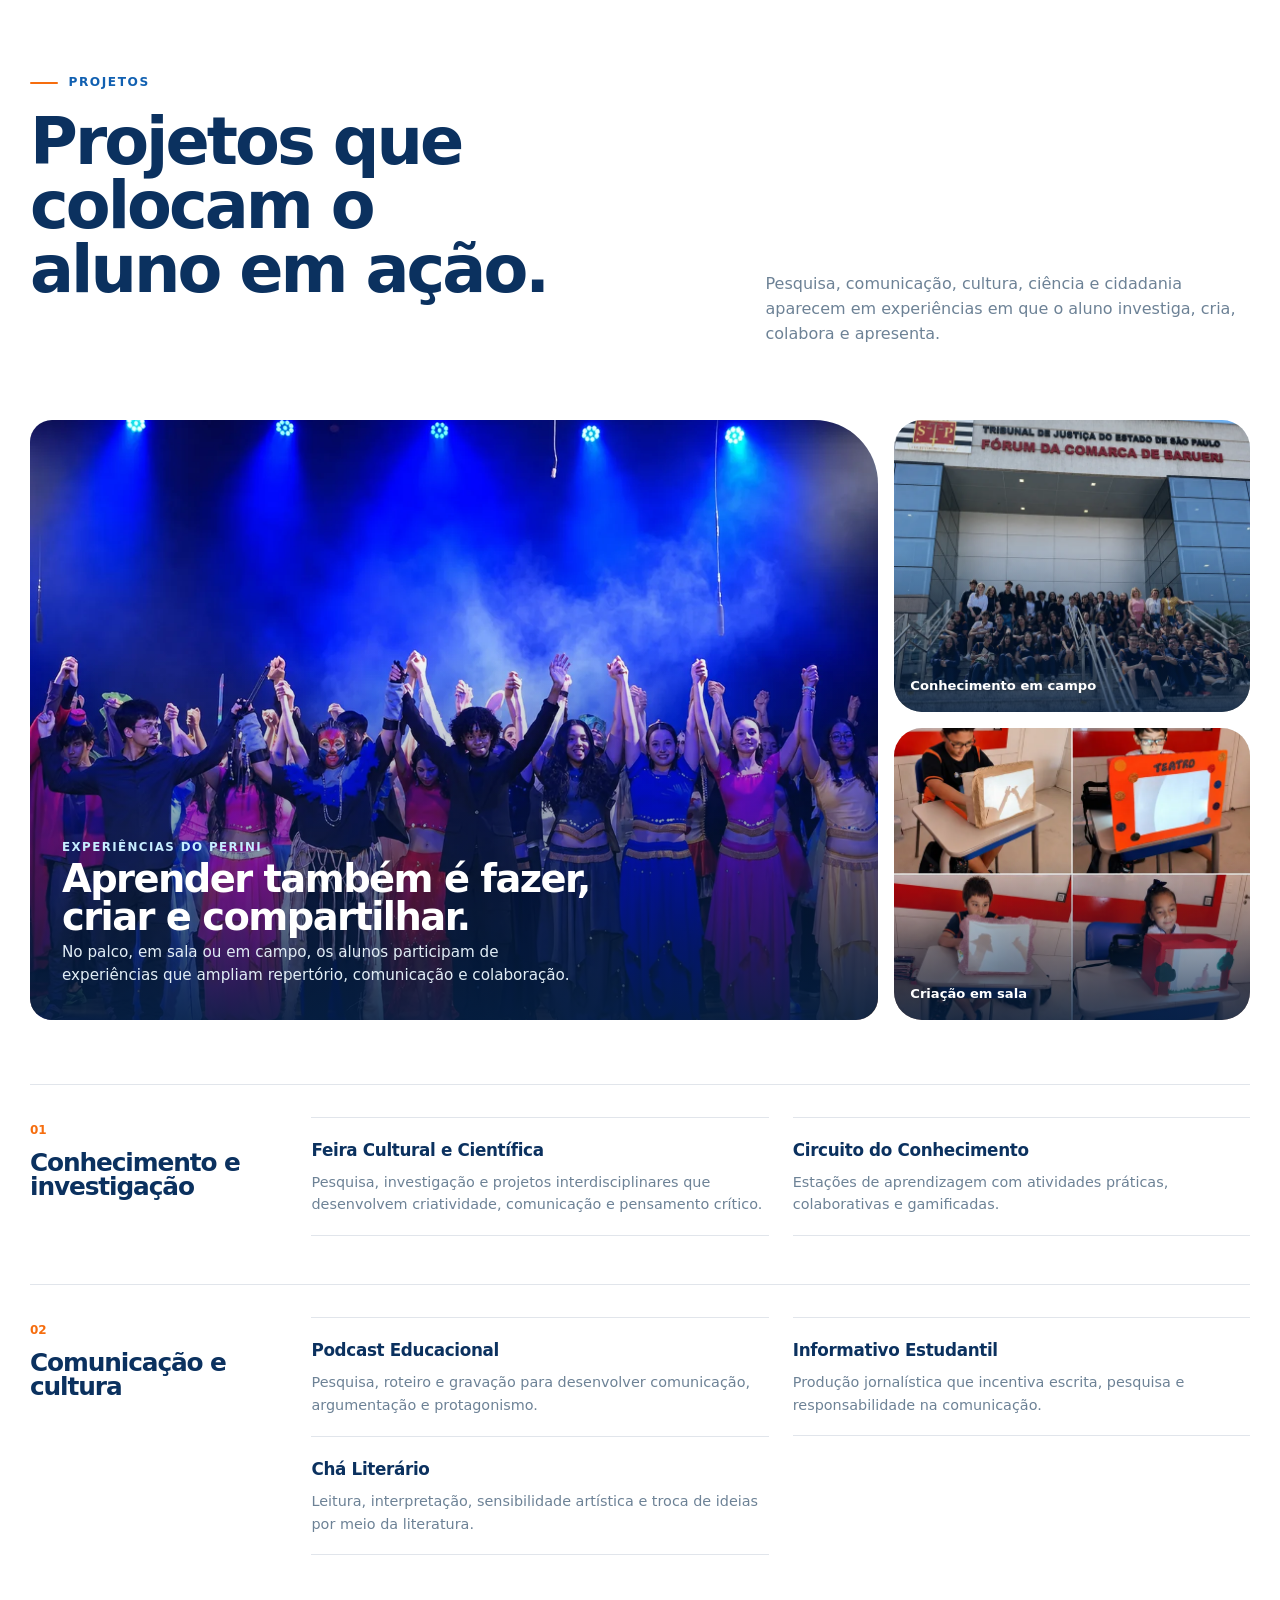
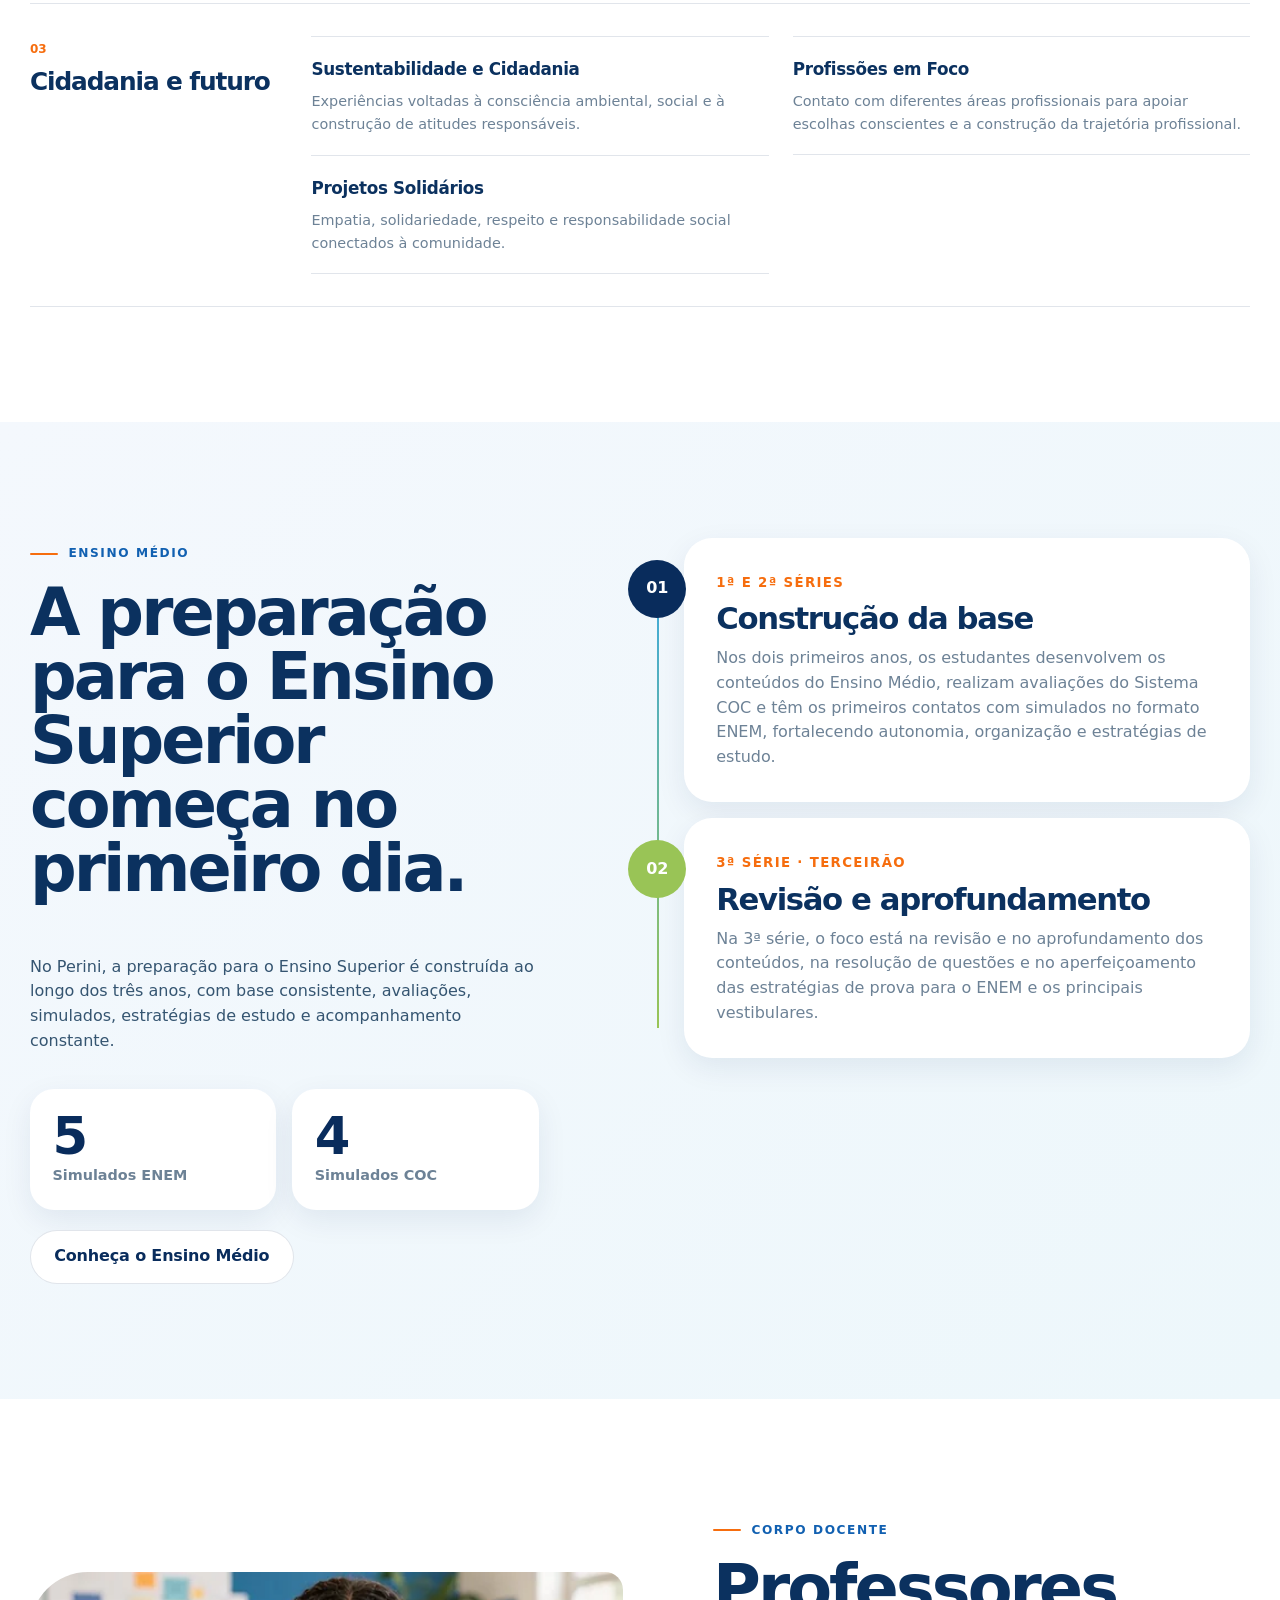
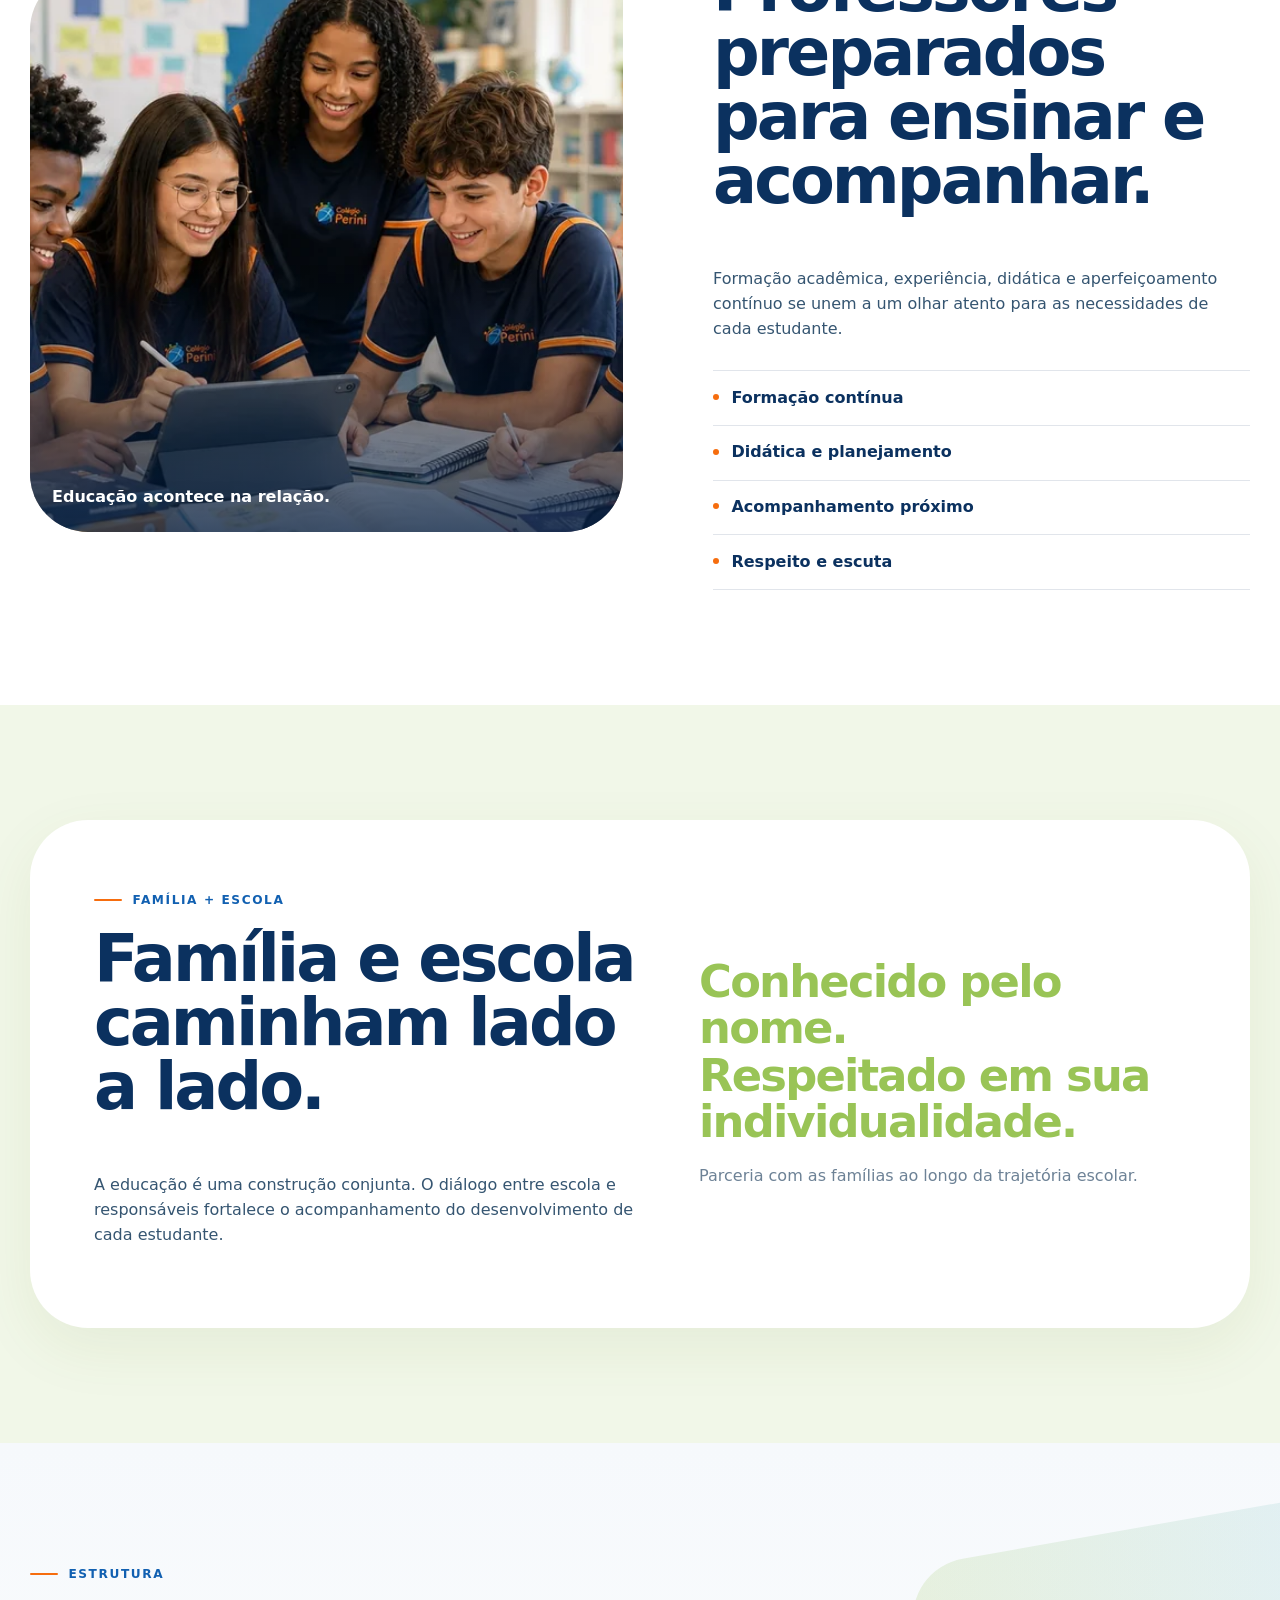
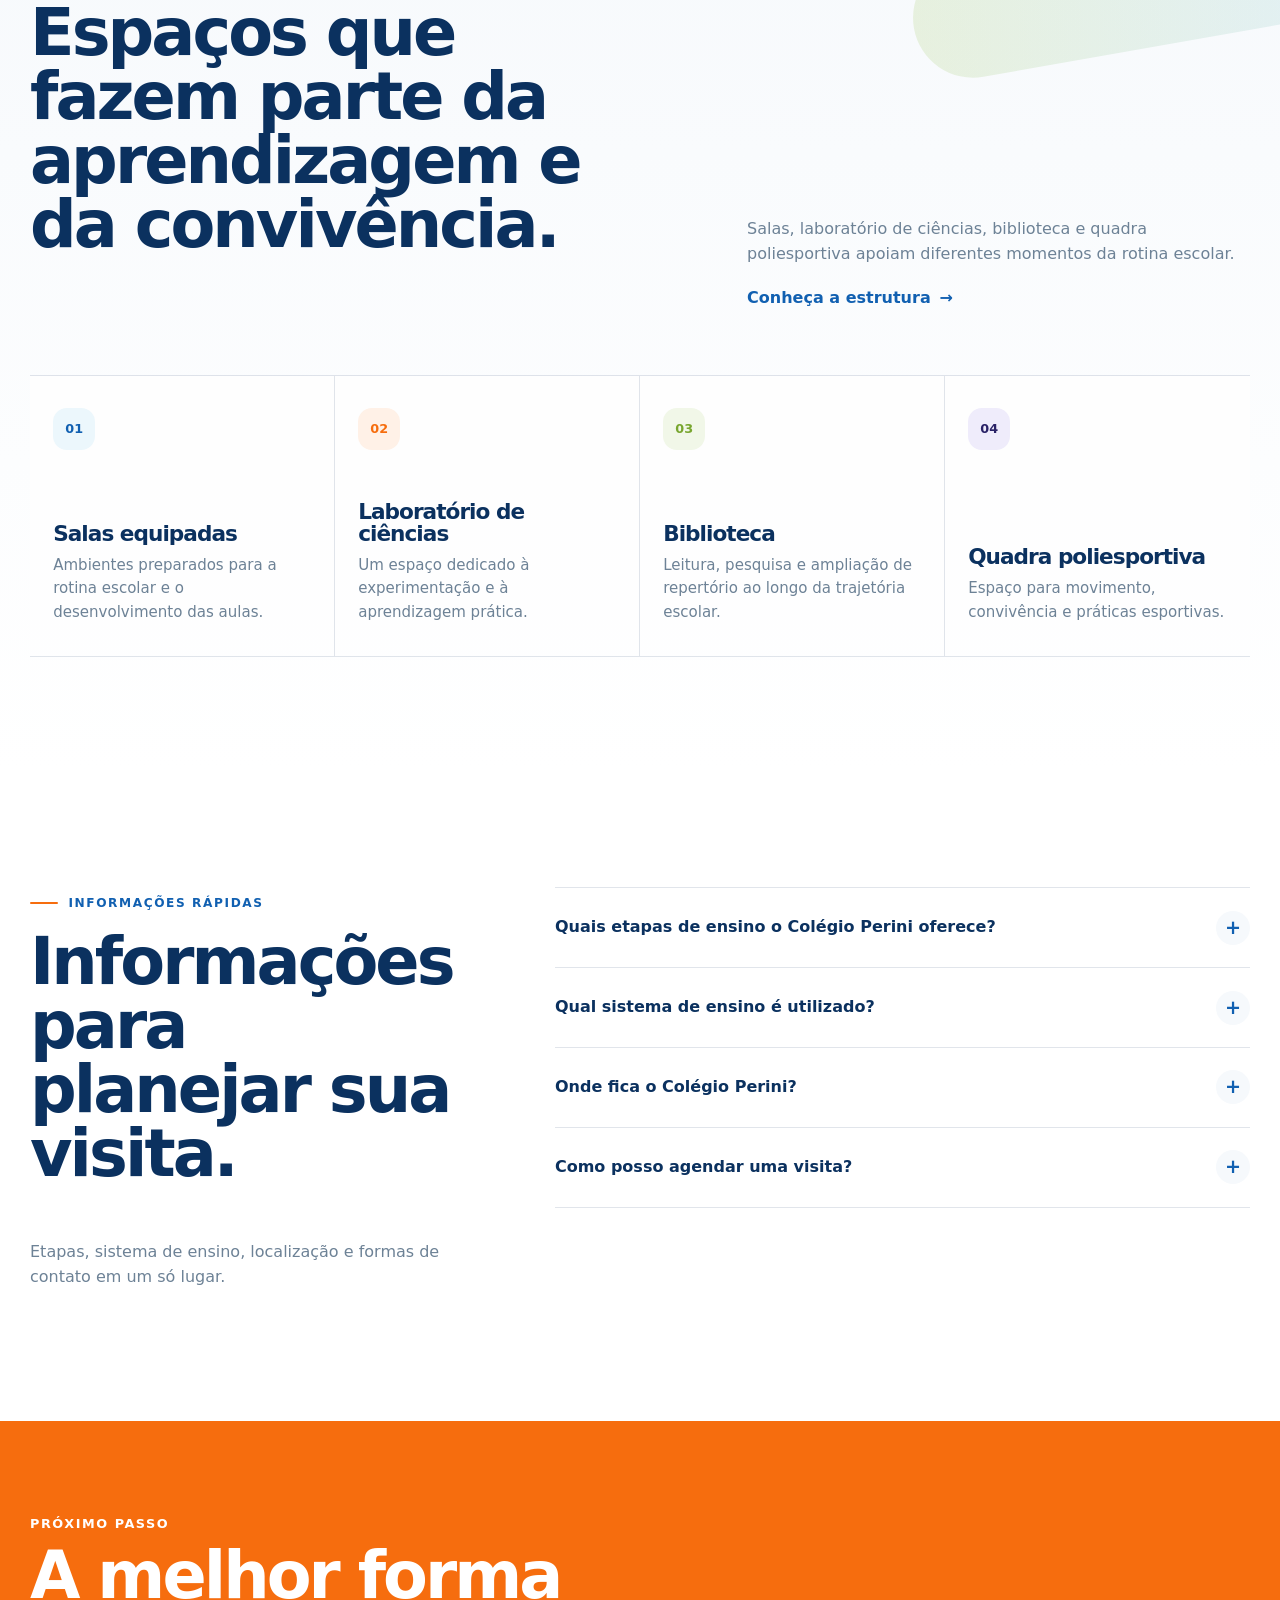
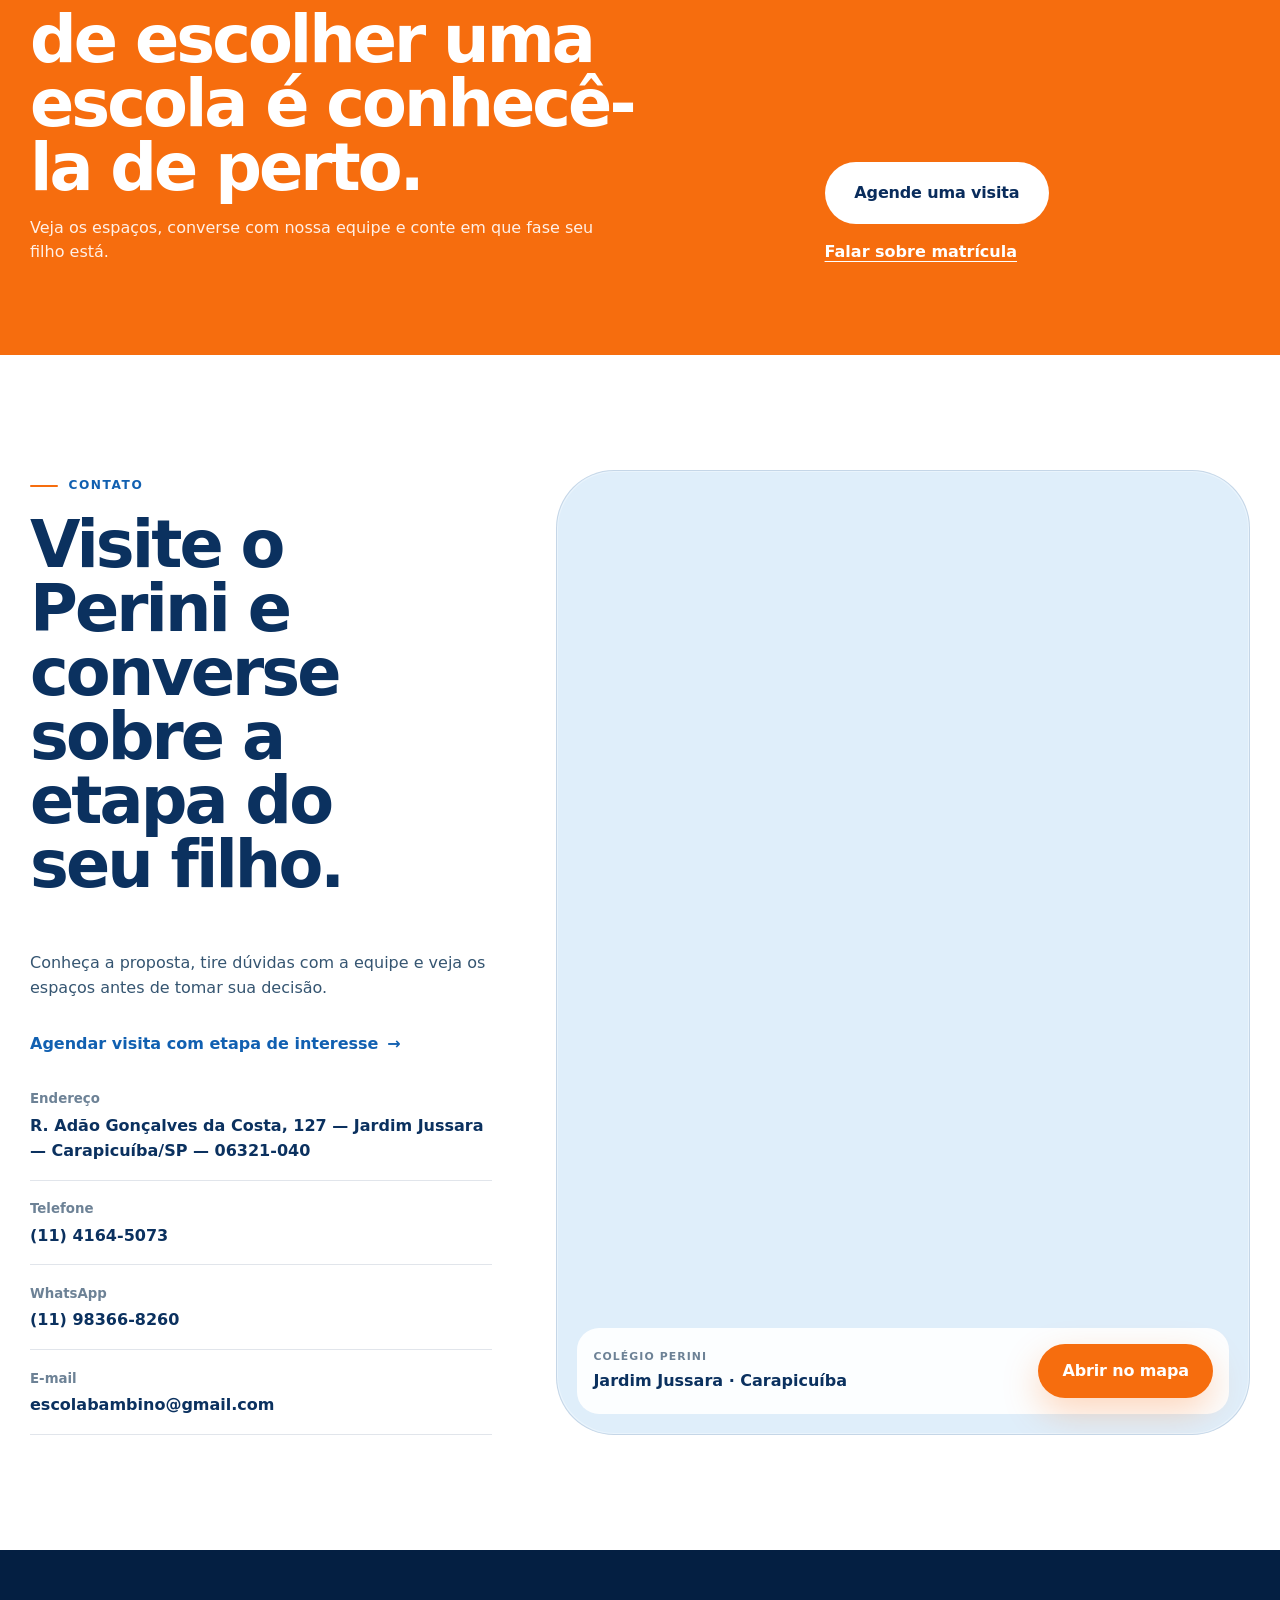
==== commit 0fbd775d: "Add files via upload" ====
--- a/index.html
+++ b/index.html
@@ -10,21 +10,21 @@
 <meta content="Colégio Perini V3 Homologação" name="generator"/>
 <meta content="#0b4e90" name="theme-color"/>
 <meta content="index,follow,max-image-preview:large" name="robots"/>
-<link href="https://colegio-perini.vercel.app/" rel="canonical"/>
+<link href="https://periniebambino.github.io/colegioperini/" rel="canonical"/>
 <meta content="pt_BR" property="og:locale"/>
 <meta content="website" property="og:type"/>
 <meta content="Colégio Perini" property="og:site_name"/>
 <meta content="Colégio Perini | Aprender. Pertencer. Transformar." property="og:title"/>
 <meta content="Excelência acadêmica, acolhimento e formação humana em cada etapa da trajetória escolar." property="og:description"/>
-<meta content="https://colegio-perini.vercel.app/" property="og:url"/>
-<meta content="https://colegio-perini.vercel.app/assets/og/perini-social.jpg" property="og:image"/>
+<meta content="https://periniebambino.github.io/colegioperini/" property="og:url"/>
+<meta content="https://periniebambino.github.io/colegioperini/assets/og/perini-social.jpg" property="og:image"/>
 <meta content="1200" property="og:image:width"/>
 <meta content="630" property="og:image:height"/>
 <meta content="Alunos do Colégio Perini em ambiente escolar" property="og:image:alt"/>
 <meta content="summary_large_image" name="twitter:card"/>
 <meta content="Colégio Perini | Aprender. Pertencer. Transformar." name="twitter:title"/>
 <meta content="Excelência acadêmica, acolhimento e formação humana em Carapicuíba." name="twitter:description"/>
-<meta content="https://colegio-perini.vercel.app/assets/og/perini-social.jpg" name="twitter:image"/>
+<meta content="https://periniebambino.github.io/colegioperini/assets/og/perini-social.jpg" name="twitter:image"/>
 <link href="assets/icons/favicon-32.png" rel="icon" sizes="32x32" type="image/png"/>
 <link href="assets/icons/favicon-48.png" rel="icon" sizes="48x48" type="image/png"/>
 <link href="assets/icons/apple-touch-icon.png" rel="apple-touch-icon" sizes="180x180"/>
@@ -40,18 +40,18 @@
 <div class="campaign" hidden="" id="campaign-bar"></div>
 <header class="site-header" id="site-header">
 <div class="container nav-shell">
-<a aria-label="Colégio Perini — início" class="brand" href="/">
+<a aria-label="Colégio Perini — início" class="brand" href="./">
 <img alt="Colégio Perini" height="414" id="brand-logo" src="assets/brand/logo-colegio-perini-cropped.webp" width="879"/>
 </a>
 <nav aria-label="Navegação principal" class="desktop-nav">
-<a href="/#perini">O Perini</a>
-<a href="/#ensino">Ensino</a>
-<a href="/sistema-de-ensino">Sistema COC</a>
-<a href="/#projetos">Projetos</a>
-<a href="/estrutura-e-vida-escolar">Estrutura</a>
-<a href="/contato">Contato</a>
+<a href="#perini">O Perini</a>
+<a href="#ensino">Ensino</a>
+<a href="./sistema-de-ensino/">Sistema COC</a>
+<a href="#projetos">Projetos</a>
+<a href="./estrutura-e-vida-escolar/">Estrutura</a>
+<a href="./contato/">Contato</a>
 <a class="portal-link" data-portal="" data-track="portal" href="https://portal.coc.com.br/" rel="noopener noreferrer" target="_blank">Portal do Aluno</a>
-<a class="btn btn-primary btn-sm" data-track="visita-header" data-visit-link="" href="/contato#agendar">Agende uma visita</a>
+<a class="btn btn-primary btn-sm" data-track="visita-header" data-visit-link="" href="https://wa.me/5511983668260?text=Ol%C3%A1%21%20Conheci%20o%20Col%C3%A9gio%20Perini%20pelo%20site%20e%20gostaria%20de%20agendar%20uma%20visita." rel="noopener noreferrer" target="_blank">Agende uma visita</a>
 </nav>
 <button aria-controls="mobile-menu" aria-expanded="false" aria-label="Abrir menu" class="menu-toggle" id="menu-toggle" type="button"><span aria-hidden="true"></span></button>
 </div>
@@ -64,18 +64,18 @@
 </div>
 <nav aria-label="Navegação mobile">
 <a class="mobile-link" href="#perini">O Perini</a>
-<a class="mobile-link sub" href="/#historia">Nossa História</a>
-<a class="mobile-link sub" href="/#professores">Professores</a>
+<a class="mobile-link sub" href="#historia">Nossa História</a>
+<a class="mobile-link sub" href="#professores">Professores</a>
 <a class="mobile-link" href="#ensino">Ensino</a>
-<a class="mobile-link sub" href="/fundamental-1">Fundamental I</a><a class="mobile-link sub" href="/fundamental-2">Fundamental II</a>
-<a class="mobile-link sub" href="/ensino-medio">Ensino Médio</a>
+<a class="mobile-link sub" href="./fundamental-1/">Fundamental I</a><a class="mobile-link sub" href="./fundamental-2/">Fundamental II</a>
+<a class="mobile-link sub" href="./ensino-medio/">Ensino Médio</a>
 <a class="mobile-link" href="#coc">Sistema COC</a>
 <a class="mobile-link" href="#projetos">Projetos</a>
 <a class="mobile-link" href="#estrutura">Estrutura</a>
 <a class="mobile-link" href="#contato">Contato</a>
 </nav>
 <div class="mobile-menu-actions">
-<a class="btn btn-primary" data-track="visita-menu" data-visit-link="" href="/contato#agendar">Agende uma visita</a>
+<a class="btn btn-primary" data-track="visita-menu" data-visit-link="" href="https://wa.me/5511983668260?text=Ol%C3%A1%21%20Conheci%20o%20Col%C3%A9gio%20Perini%20pelo%20site%20e%20gostaria%20de%20agendar%20uma%20visita." rel="noopener noreferrer" target="_blank">Agende uma visita</a>
 <a class="btn btn-ghost" data-portal="" data-track="portal-menu" href="https://portal.coc.com.br/" rel="noopener noreferrer" target="_blank">Portal do Aluno</a>
 </div>
 </div>
@@ -89,7 +89,7 @@
 <h1 class="hero-title" data-hero-title=""><span>Aprender.</span><span>Pertencer.</span><span>Transformar.</span></h1>
 <p class="hero-intro" data-hero-text="">Do Fundamental I ao Ensino Médio, o Perini combina Sistema COC, professores preparados, acompanhamento próximo e experiências que ajudam cada estudante a avançar.</p>
 <div class="hero-actions">
-<a class="btn btn-primary" data-track="visita-hero" data-visit-link="" href="/contato#agendar">Agende uma visita</a>
+<a class="btn btn-primary" data-track="visita-hero" data-visit-link="" href="https://wa.me/5511983668260?text=Ol%C3%A1%21%20Conheci%20o%20Col%C3%A9gio%20Perini%20pelo%20site%20e%20gostaria%20de%20agendar%20uma%20visita." rel="noopener noreferrer" target="_blank">Agende uma visita</a>
 <a class="btn btn-outline" href="#ensino">Conheça as etapas</a><a class="hero-whatsapp" data-track="whatsapp-hero" data-whatsapp="" href="https://wa.me/5511983668260?text=Ol%C3%A1%21%20Conheci%20o%20Col%C3%A9gio%20Perini%20pelo%20site%20e%20gostaria%20de%20mais%20informa%C3%A7%C3%B5es." rel="noopener noreferrer" target="_blank">Falar pelo WhatsApp</a>
 </div>
 <div aria-label="Destaques do Colégio Perini" class="hero-trust">
@@ -165,19 +165,19 @@
 <span class="kicker kicker-light">Sistema COC de Ensino</span>
 <h2 data-coc-title="">Sistema COC a serviço da aprendizagem.</h2>
 <p data-coc-text="">O Colégio Perini integra material didático, recursos digitais, avaliações, simulados e ferramentas de acompanhamento para tornar a aprendizagem mais dinâmica e fortalecer a autonomia do estudante.</p>
-<a class="text-link light" href="/sistema-de-ensino">Conheça o Sistema COC no Perini <span aria-hidden="true">→</span></a>
+<a class="text-link light" href="./sistema-de-ensino/">Conheça o Sistema COC no Perini <span aria-hidden="true">→</span></a>
 </div>
 <div class="coc-stack" data-reveal="" id="coc-items"></div>
 </div>
 </section>
-<section class="section coc-video-section" id="coc-video" aria-labelledby="coc-video-title">
+<section aria-labelledby="coc-video-title" class="section coc-video-section" id="coc-video">
 <div class="container coc-video-layout">
 <div class="coc-video-copy" data-reveal="">
 <span class="kicker" data-coc-video-kicker="">Perini + Sistema COC</span>
-<h2 id="coc-video-title" data-coc-video-title="">Uma estrutura pedagógica que ganha sentido na rotina do Perini.</h2>
+<h2 data-coc-video-title="" id="coc-video-title">Uma estrutura pedagógica que ganha sentido na rotina do Perini.</h2>
 <p data-coc-video-text="">O COC reúne material didático, recursos digitais, avaliações e simulados. No Perini, esses recursos são integrados ao trabalho de professores, aos projetos e ao acompanhamento de cada etapa.</p>
 <p class="coc-video-note" data-coc-video-note="">Assista ao vídeo institucional do COC para conhecer melhor o sistema que faz parte da proposta pedagógica da escola.</p>
-<a class="btn btn-primary coc-video-cta" data-track="visita-coc-video" data-visit-link="" href="/contato#agendar">Agende uma visita</a>
+<a class="btn btn-primary coc-video-cta" data-track="visita-coc-video" data-visit-link="" href="https://wa.me/5511983668260?text=Ol%C3%A1%21%20Conheci%20o%20Col%C3%A9gio%20Perini%20pelo%20site%20e%20gostaria%20de%20agendar%20uma%20visita." rel="noopener noreferrer" target="_blank">Agende uma visita</a>
 </div>
 <div class="coc-video-media" data-reveal="">
 <a aria-label="Reproduzir vídeo institucional do Sistema COC" class="coc-video-facade" data-coc-video-play="" data-track="coc-video-play" href="https://www.youtube.com/watch?v=LLUYrDn4aXA" rel="noopener noreferrer" target="_blank">
@@ -223,7 +223,7 @@
 <h2>A preparação para o Ensino Superior começa no primeiro dia.</h2>
 <p data-highschool-text="">No Perini, a preparação para o Ensino Superior é construída ao longo dos três anos, com base consistente, avaliações, simulados, estratégias de estudo e acompanhamento constante.</p>
 <div class="hs-stats" id="hs-stats"></div>
-<a class="btn btn-outline hs-cta" data-track="pagina-medio" href="/ensino-medio">Conheça o Ensino Médio</a>
+<a class="btn btn-outline hs-cta" data-track="pagina-medio" href="./ensino-medio/">Conheça o Ensino Médio</a>
 </div>
 <div class="hs-path" data-reveal="">
 <article><span>01</span><small>1ª e 2ª séries</small><h3>Construção da base</h3><p data-highschool-phase1="">Nos dois primeiros anos, os estudantes desenvolvem os conteúdos do Ensino Médio, realizam avaliações do Sistema COC e têm os primeiros contatos com simulados no formato ENEM, fortalecendo autonomia, organização e estratégias de estudo.</p></article>
@@ -234,7 +234,7 @@
 <section class="section teachers" id="professores">
 <div class="container teachers-layout">
 <div class="teachers-visual" data-reveal="">
-<img alt="Professora acompanhando alunos do Colégio Perini em atividade" decoding="async" height="450" loading="lazy" sizes="(max-width:1080px) 92vw, 50vw" src="assets/ensino/fundamental-2-720.webp" srcset="assets/ensino/fundamental-2-720.webp 720w, assets/ensino/fundamental-2.webp 1586w" width="720"/>
+<img alt="Professora acompanhando alunos do Colégio Perini em atividade" decoding="async" height="504" loading="lazy" sizes="(max-width:1080px) 92vw, 50vw" src="assets/ensino/fundamental-2-editorial-720.webp" srcset="assets/ensino/fundamental-2-editorial-720.webp 720w, assets/ensino/fundamental-2-editorial.webp 1586w" width="720"/>
 <div class="teachers-caption">Educação acontece na relação.</div>
 </div>
 <div class="teachers-copy" data-reveal="">
@@ -255,7 +255,7 @@
 <div class="container">
 <div class="structure-intro" data-reveal="">
 <div><span class="kicker">Estrutura</span><h2 data-structure-title="">Espaços que fazem parte da aprendizagem e da convivência.</h2></div>
-<div><p data-structure-text="">Salas, laboratório de ciências, biblioteca e quadra poliesportiva apoiam diferentes momentos da rotina escolar.</p><a class="text-link" data-track="pagina-estrutura" href="/estrutura-e-vida-escolar">Conheça a estrutura <span aria-hidden="true">→</span></a></div>
+<div><p data-structure-text="">Salas, laboratório de ciências, biblioteca e quadra poliesportiva apoiam diferentes momentos da rotina escolar.</p><a class="text-link" data-track="pagina-estrutura" href="./estrutura-e-vida-escolar/">Conheça a estrutura <span aria-hidden="true">→</span></a></div>
 </div>
 <div class="structure-list" id="structure-list"></div>
 </div>
@@ -269,7 +269,7 @@
 <section class="final-cta">
 <div class="container final-cta-inner" data-reveal="">
 <div><span>Próximo passo</span><h2 data-finalcta-title="">A melhor forma de escolher uma escola é conhecê-la de perto.</h2><p data-finalcta-text="">Veja os espaços, converse com nossa equipe e conte em que fase seu filho está.</p></div>
-<div class="final-cta-actions"><a class="btn btn-white btn-lg" data-track="visita-final" data-visit-link="" href="/contato#agendar">Agende uma visita</a><a class="final-matricula" data-matricula="" data-track="matricula-final" href="https://wa.me/5511983668260?text=Ol%C3%A1%21%20Conheci%20o%20Col%C3%A9gio%20Perini%20pelo%20site%20e%20gostaria%20de%20receber%20informa%C3%A7%C3%B5es%20sobre%20matr%C3%ADculas." rel="noopener noreferrer" target="_blank">Falar sobre matrícula</a></div>
+<div class="final-cta-actions"><a class="btn btn-white btn-lg" data-track="visita-final" data-visit-link="" href="https://wa.me/5511983668260?text=Ol%C3%A1%21%20Conheci%20o%20Col%C3%A9gio%20Perini%20pelo%20site%20e%20gostaria%20de%20agendar%20uma%20visita." rel="noopener noreferrer" target="_blank">Agende uma visita</a><a class="final-matricula" data-matricula="" data-track="matricula-final" href="https://wa.me/5511983668260?text=Ol%C3%A1%21%20Conheci%20o%20Col%C3%A9gio%20Perini%20pelo%20site%20e%20gostaria%20de%20receber%20informa%C3%A7%C3%B5es%20sobre%20matr%C3%ADculas." rel="noopener noreferrer" target="_blank">Falar sobre matrícula</a></div>
 </div>
 </section>
 <section class="section contact" id="contato">
@@ -277,7 +277,7 @@
 <div class="contact-copy" data-reveal="">
 <span class="kicker">Contato</span>
 <h2 data-copy="contact-title">Visite o Perini e converse sobre a etapa do seu filho.</h2>
-<p data-copy="contact-text">Conheça a proposta, tire dúvidas com a equipe e veja os espaços antes de tomar sua decisão.</p><a class="text-link contact-page-link" href="/contato#agendar">Agendar visita com etapa de interesse <span aria-hidden="true">→</span></a>
+<p data-copy="contact-text">Conheça a proposta, tire dúvidas com a equipe e veja os espaços antes de tomar sua decisão.</p><a class="text-link contact-page-link" href="./contato/#agendar">Agendar visita com etapa de interesse <span aria-hidden="true">→</span></a>
 <div class="contact-list">
 <div><small>Endereço</small><span data-address=""></span></div>
 <div><small>Telefone</small><a data-phone="" data-track="telefone" href="tel:+551141645073"><span data-phone-text=""></span></a></div>
@@ -295,14 +295,14 @@
 <footer class="footer">
 <div class="container footer-grid">
 <div class="footer-brand"><div class="footer-logo-shell"><img alt="Colégio Perini" height="414" src="assets/brand/logo-colegio-perini-cropped.webp" width="879"/></div><p>Do Fundamental I ao Ensino Médio, educação com Sistema COC, acompanhamento e formação humana em Carapicuíba.</p></div>
-<div><h3>O Perini</h3><a href="/#historia">Nossa História</a><a href="/#professores">Professores</a><a href="/#projetos">Projetos</a></div>
-<div><h3>Ensino</h3><a href="/fundamental-1">Fundamental I</a><a href="/fundamental-2">Fundamental II</a><a href="/ensino-medio">Ensino Médio</a><a href="/sistema-de-ensino">Sistema COC</a></div>
+<div><h3>O Perini</h3><a href="#historia">Nossa História</a><a href="#professores">Professores</a><a href="#projetos">Projetos</a></div>
+<div><h3>Ensino</h3><a href="./fundamental-1/">Fundamental I</a><a href="./fundamental-2/">Fundamental II</a><a href="./ensino-medio/">Ensino Médio</a><a href="./sistema-de-ensino/">Sistema COC</a></div>
 <div><h3>Contato</h3><a data-track="whatsapp-footer" data-whatsapp="" href="https://wa.me/5511983668260?text=Ol%C3%A1%21%20Conheci%20o%20Col%C3%A9gio%20Perini%20pelo%20site%20e%20gostaria%20de%20mais%20informa%C3%A7%C3%B5es." rel="noopener noreferrer" target="_blank">WhatsApp</a><a data-phone="" href="tel:+551141645073">Telefone</a><a data-portal="" data-track="portal-footer" href="https://portal.coc.com.br/" rel="noopener noreferrer" target="_blank">Portal do Aluno</a></div>
 </div>
 <div class="container footer-bottom"><span>© <span data-year="">2026</span> Colégio Perini. Todos os direitos reservados.</span><span>Carapicuíba · SP · Desde 1987</span></div>
 </footer>
 <a aria-label="Falar com o Colégio Perini pelo WhatsApp" class="whatsapp-float" data-track="whatsapp-float" data-whatsapp="" href="https://wa.me/5511983668260?text=Ol%C3%A1%21%20Conheci%20o%20Col%C3%A9gio%20Perini%20pelo%20site%20e%20gostaria%20de%20mais%20informa%C3%A7%C3%B5es." rel="noopener noreferrer" target="_blank"><span aria-hidden="true">↗</span><b>Fale com a escola</b></a>
-<div class="mobile-action"><a data-track="visita-mobile" data-visit-link="" href="/contato#agendar">Agende uma visita</a></div>
+<div class="mobile-action"><a data-track="visita-mobile" data-visit-link="" href="https://wa.me/5511983668260?text=Ol%C3%A1%21%20Conheci%20o%20Col%C3%A9gio%20Perini%20pelo%20site%20e%20gostaria%20de%20agendar%20uma%20visita." rel="noopener noreferrer" target="_blank">Agende uma visita</a></div>
 <script id="org-schema" type="application/ld+json"></script>
 <script src="js/config.js"></script>
 <script src="js/content.js"></script>
--- a/css/components.css
+++ b/css/components.css
@@ -137,3 +137,30 @@
 .coc-video-facade-copy{position:absolute;z-index:3;left:1.5rem;right:1.5rem;bottom:1.45rem;display:grid;gap:.18rem}.coc-video-facade-copy small{font-size:.76rem;font-weight:800;color:#b7d7ee}.coc-video-facade-copy strong{font-size:clamp(1.4rem,2.2vw,2.1rem);line-height:1.05;letter-spacing:-.03em;color:#fff}.coc-video-external{display:inline-flex;align-items:center;gap:.35rem;margin-top:.9rem;color:var(--blue-800);font-size:.82rem;font-weight:850;text-decoration:underline;text-decoration-color:rgba(17,96,177,.25);text-underline-offset:4px}.coc-video-external:hover{text-decoration-color:currentColor}
 .coc-video-embed{display:block;width:100%;aspect-ratio:16/9;border:0;border-radius:24px 58px 24px 24px;background:#061b3a;box-shadow:0 30px 80px rgba(9,44,92,.22)}
 
+
+/* PRODUCTION FINAL — refinamento editorial: menos caixas, mais hierarquia */
+.teacher-items{grid-template-columns:1fr;gap:0;margin-top:1.8rem;border-top:1px solid var(--line)}
+.teacher-item{position:relative;border:0;border-bottom:1px solid var(--line);border-radius:0;padding:.9rem 0 .9rem 1.15rem;background:transparent;font-weight:800;color:var(--ink)}
+.teacher-item:before{content:"";position:absolute;left:0;top:1.42rem;width:6px;height:6px;border-radius:50%;background:var(--orange)}
+.teachers-visual:after{content:"";position:absolute;inset:52% 0 0;background:linear-gradient(transparent,rgba(4,31,66,.76));pointer-events:none}
+.teachers-caption{z-index:2;background:transparent;backdrop-filter:none;border:0;border-radius:0;box-shadow:none;color:#fff;padding:0;font-size:1rem;text-shadow:0 2px 18px rgba(0,0,0,.22)}
+.page-proof{gap:0;border-top:1px solid var(--line);padding-top:1rem}
+.page-proof span{position:relative;padding:0 .95rem 0 0;margin-right:.95rem;border:0;border-radius:0;background:transparent;font-size:.78rem;font-weight:850;color:var(--ink)}
+.page-proof span:not(:last-child):after{content:"•";position:absolute;right:-.08rem;color:var(--orange)}
+.bullet-inline{display:grid;gap:0;border-top:1px solid var(--line);margin-top:1rem}
+.bullet-inline span{padding:.7rem 0;border-radius:0;background:transparent;border-bottom:1px solid var(--line);font-size:.82rem;font-weight:800;color:var(--ink)}
+.content-band-list{gap:0;border-top:1px solid rgba(255,255,255,.2)}
+.content-band-list>div{padding:1rem 0;border:0;border-bottom:1px solid rgba(255,255,255,.18);border-radius:0;background:transparent;font-weight:760;color:#edf6fc}
+.reason-item>span{width:auto;height:auto;border-radius:0;background:transparent;display:block;place-items:initial;color:var(--orange);font-weight:900;font-size:.76rem;padding-top:.25rem}
+.project-group-items{gap:0 1.5rem}
+.project-group-items article,.project-group:nth-child(2) .project-group-items article,.project-group:nth-child(3) .project-group-items article{padding:1.2rem 0;border-radius:0;background:transparent;min-height:0;border-top:1px solid var(--line)}
+.project-group-items article:nth-last-child(-n+2){border-bottom:1px solid var(--line)}
+.contact-cards{gap:1.5rem}
+.contact-card{padding:1rem 0;border:0;border-top:2px solid var(--blue-800);border-radius:0;background:transparent}
+
+/* COC: título e capa em escala editorial, sem competir com o hero */
+.coc-video-layout{grid-template-columns:minmax(0,.9fr) minmax(0,1.1fr);gap:clamp(2.5rem,5vw,5rem)}
+.coc-video-copy{max-width:600px}
+.coc-video-copy h2{font-size:clamp(2.05rem,3.35vw,3.55rem);line-height:1.02;letter-spacing:-.042em;max-width:15ch}
+.coc-video-facade-copy strong{font-size:clamp(1.22rem,1.75vw,1.72rem);line-height:1.08}
+.coc-video-badge{font-size:.66rem;padding:.45rem .65rem}
--- a/css/responsive.css
+++ b/css/responsive.css
@@ -41,3 +41,35 @@
 @media(max-width:1080px){.coc-video-layout{grid-template-columns:1fr;gap:2.4rem}.coc-video-copy{max-width:760px}.coc-video-media{max-width:900px}.coc-video-copy h2{max-width:840px}}
 @media(max-width:720px){.coc-video-section{padding:4.25rem 0}.coc-video-layout{gap:1.8rem}.coc-video-copy h2{font-size:clamp(2.25rem,10.8vw,3.55rem);margin-bottom:1rem}.coc-video-copy>p{font-size:.98rem}.coc-video-note{margin-top:1.1rem!important;padding-top:1rem}.coc-video-facade,.coc-video-embed{border-radius:14px 34px 14px 14px}.coc-video-badge{top:1rem;left:1rem;font-size:.65rem}.coc-video-play-icon{width:68px;height:68px;box-shadow:0 14px 34px rgba(0,0,0,.28),0 0 0 10px rgba(255,255,255,.07)}.coc-video-play-icon i{border-top-width:10px;border-bottom-width:10px;border-left-width:16px}.coc-video-facade-copy{left:1rem;right:1rem;bottom:1rem}.coc-video-facade-copy strong{font-size:1.35rem}.coc-video-external{margin-top:.75rem}}
 
+
+/* V3.5 RC — containment responsivo validado em QA */
+html,body{overflow-x:clip}
+@media(max-width:1080px){
+  .stage-card>*,
+  .page-hero-layout>*,
+  .editorial-layout>*,
+  .real-story-grid>*,
+  .content-band-layout>*,
+  .page-cta-inner>*{min-width:0}
+}
+@media(max-width:720px){
+  .page-breadcrumb{flex-wrap:wrap;row-gap:.25rem}
+  .bullet-inline span{max-width:100%;overflow-wrap:anywhere}
+  h2{font-size:clamp(2.2rem,9.6vw,3.2rem)}
+}
+@media(max-width:1080px){.hero-layout>*{min-width:0}}
+@media(max-width:340px){.hero-title{font-size:2.85rem}}
+@media(max-width:340px){.form-actions .btn{font-size:.92rem;padding-inline:1rem;white-space:nowrap}}
+
+/* PRODUCTION FINAL — refinamentos mobile */
+@media(max-width:720px){
+  .teacher-items{grid-template-columns:1fr}
+  .page-proof{display:flex;gap:.45rem 0;flex-direction:column}
+  .page-proof span{padding:0;margin:0}
+  .page-proof span:not(:last-child):after{display:none}
+  .project-group-items article:nth-last-child(-n+2){border-bottom:0}
+  .project-group-items article:last-child{border-bottom:1px solid var(--line)}
+  .coc-video-copy h2{font-size:clamp(1.95rem,8.9vw,2.8rem);line-height:1.04;max-width:18ch}
+  .coc-video-facade-copy strong{font-size:1.2rem}
+  .coc-video-play-icon{width:62px;height:62px}
+}
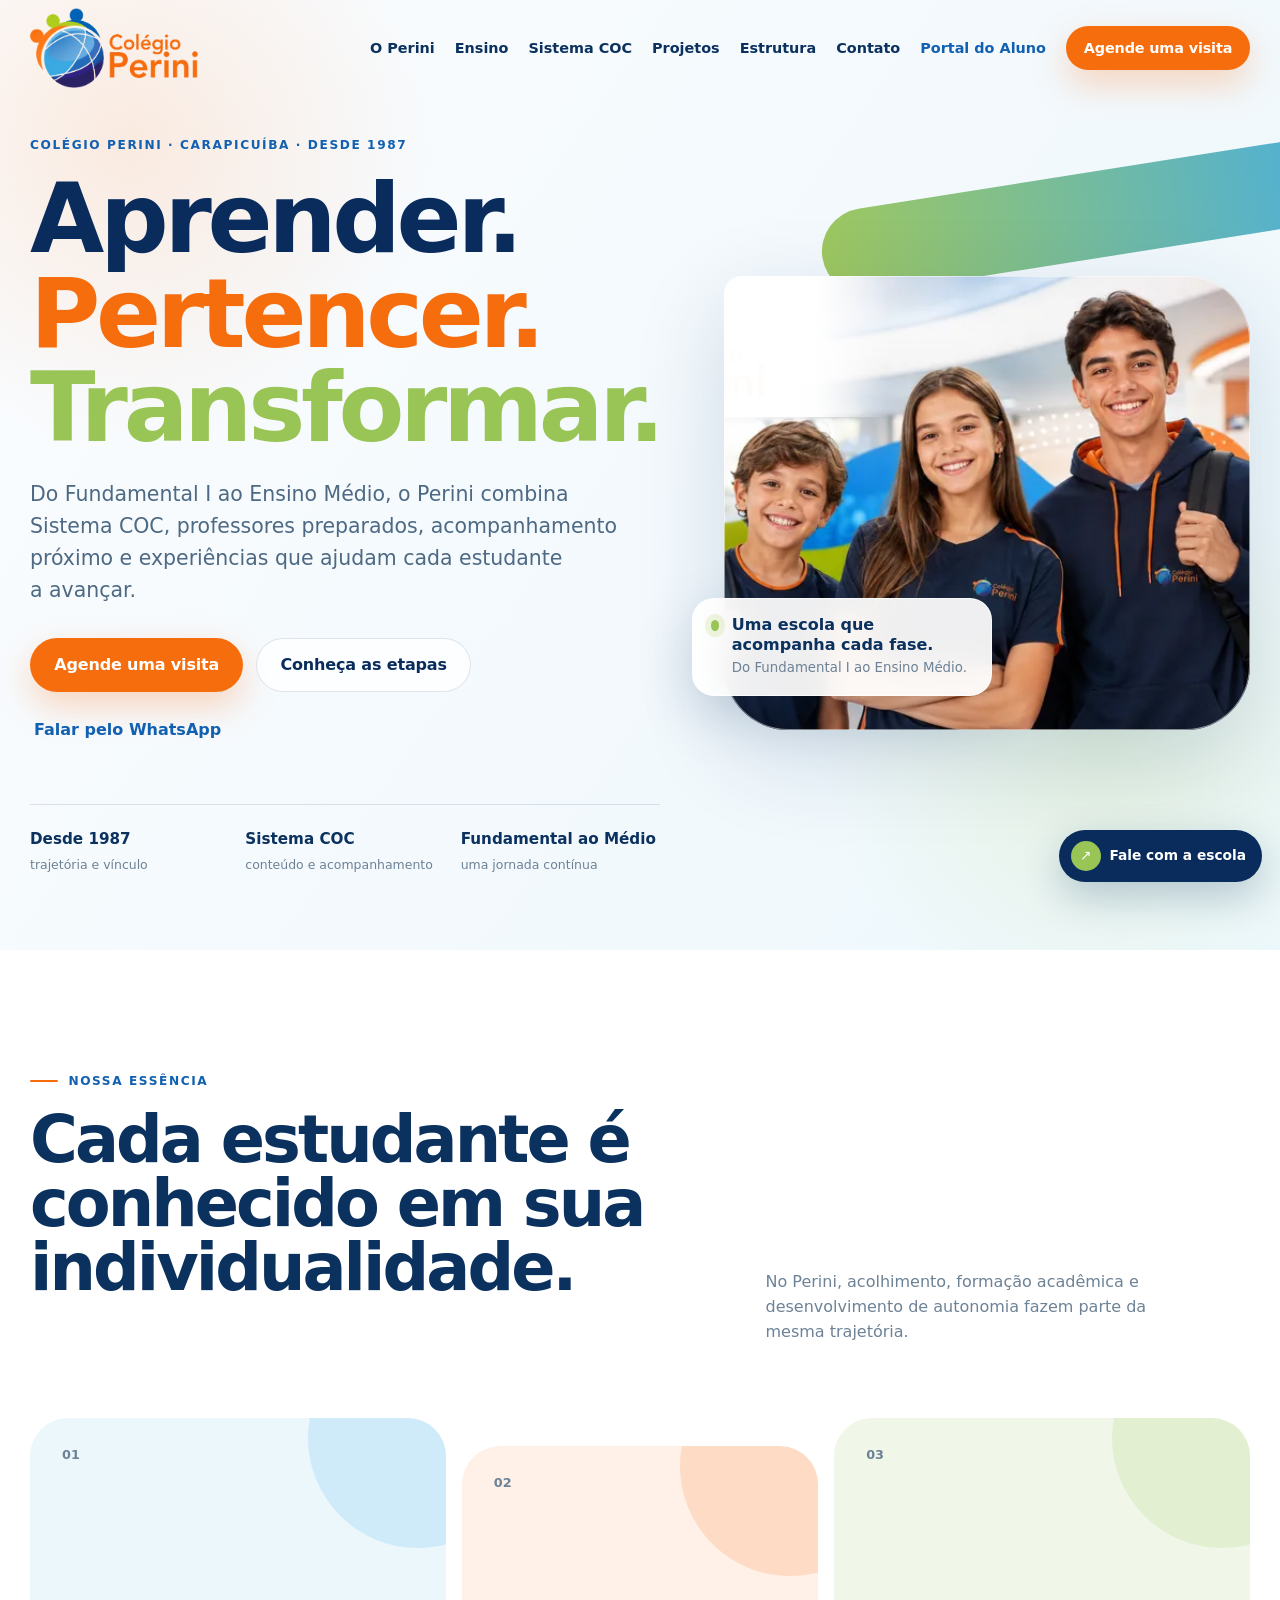
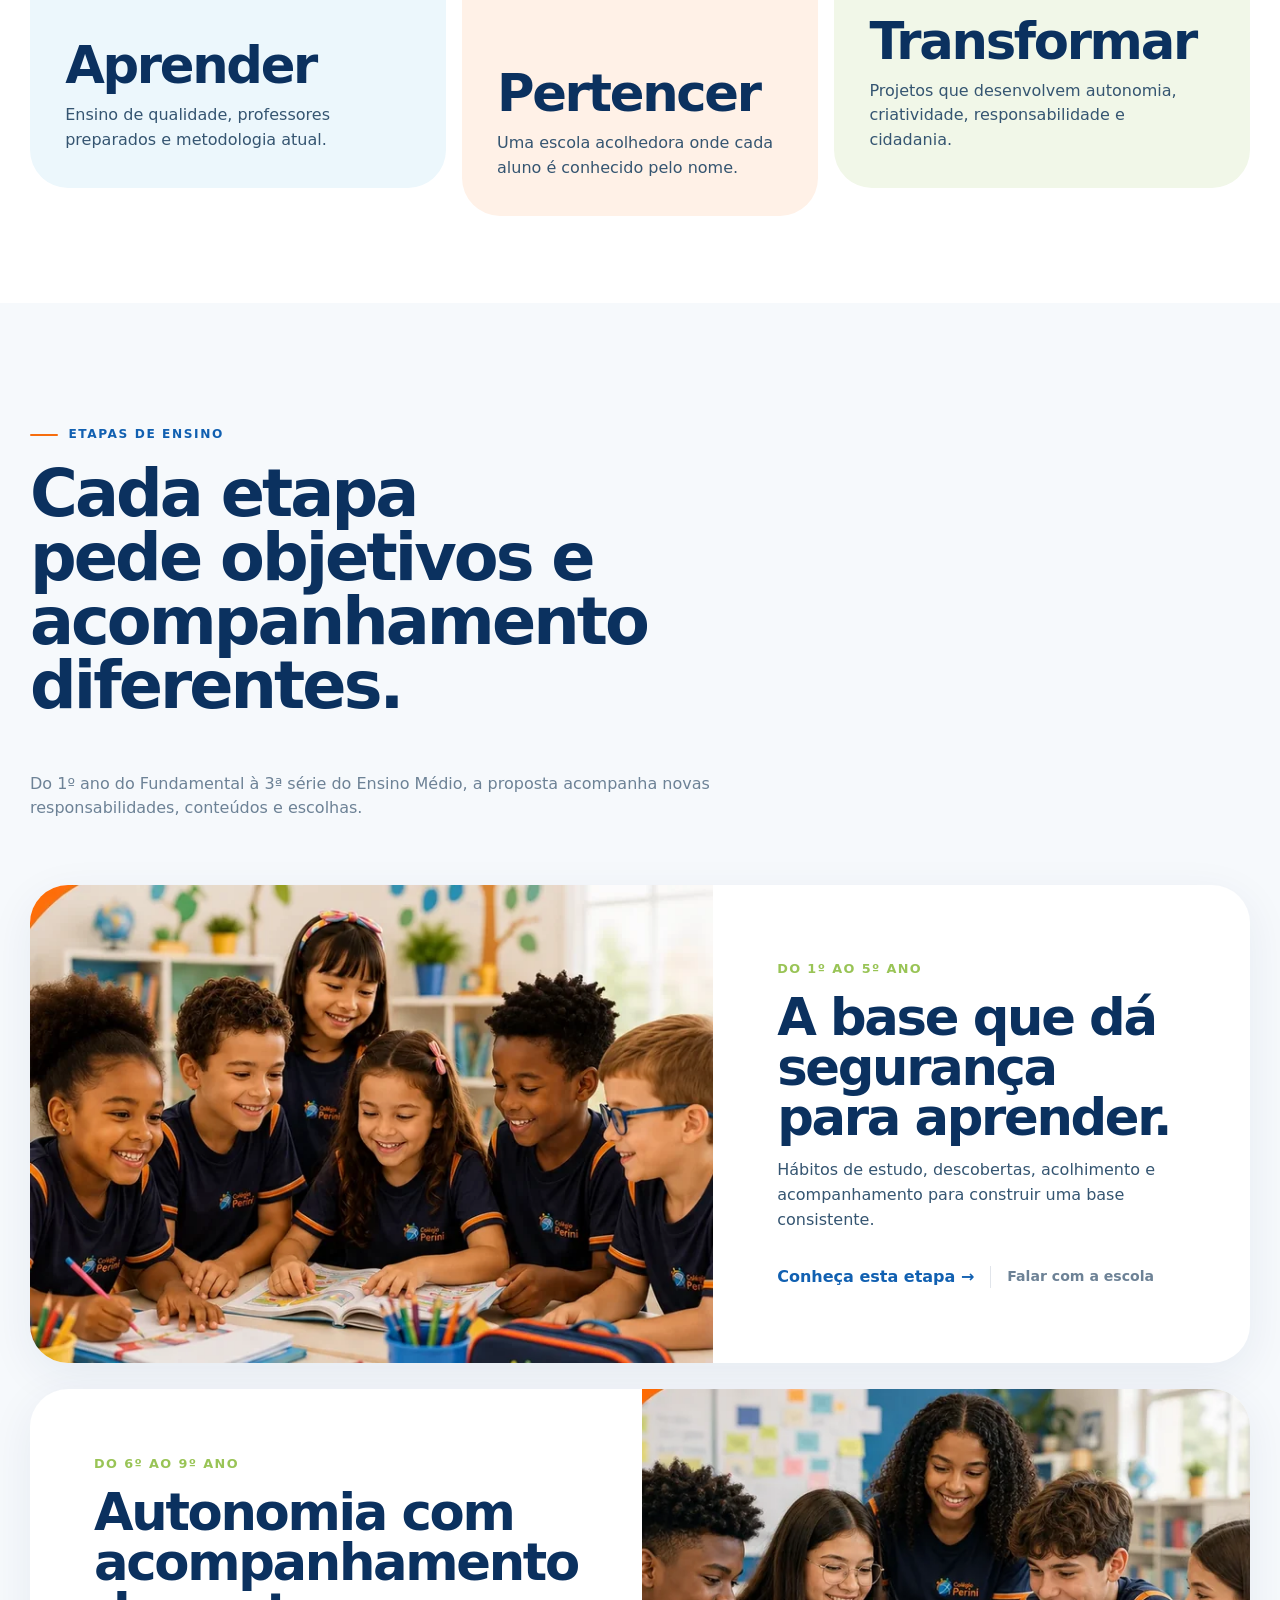
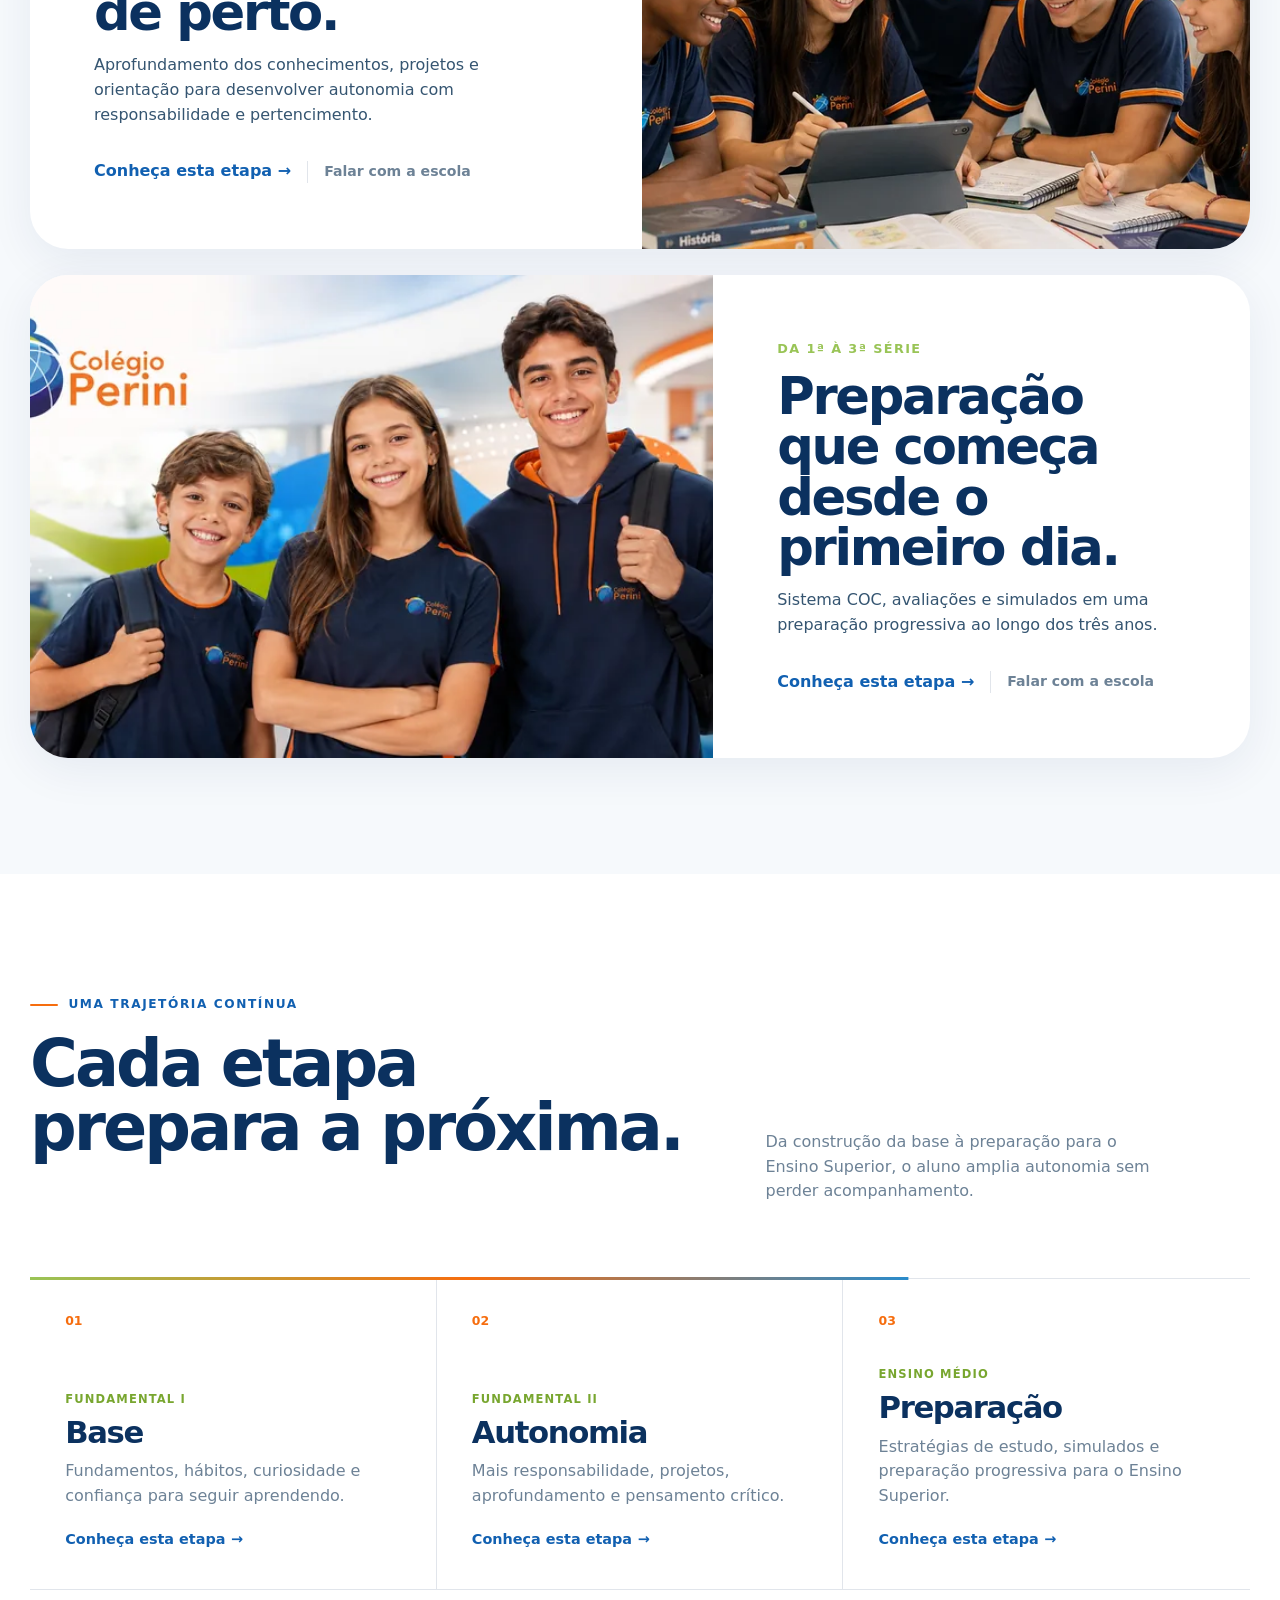
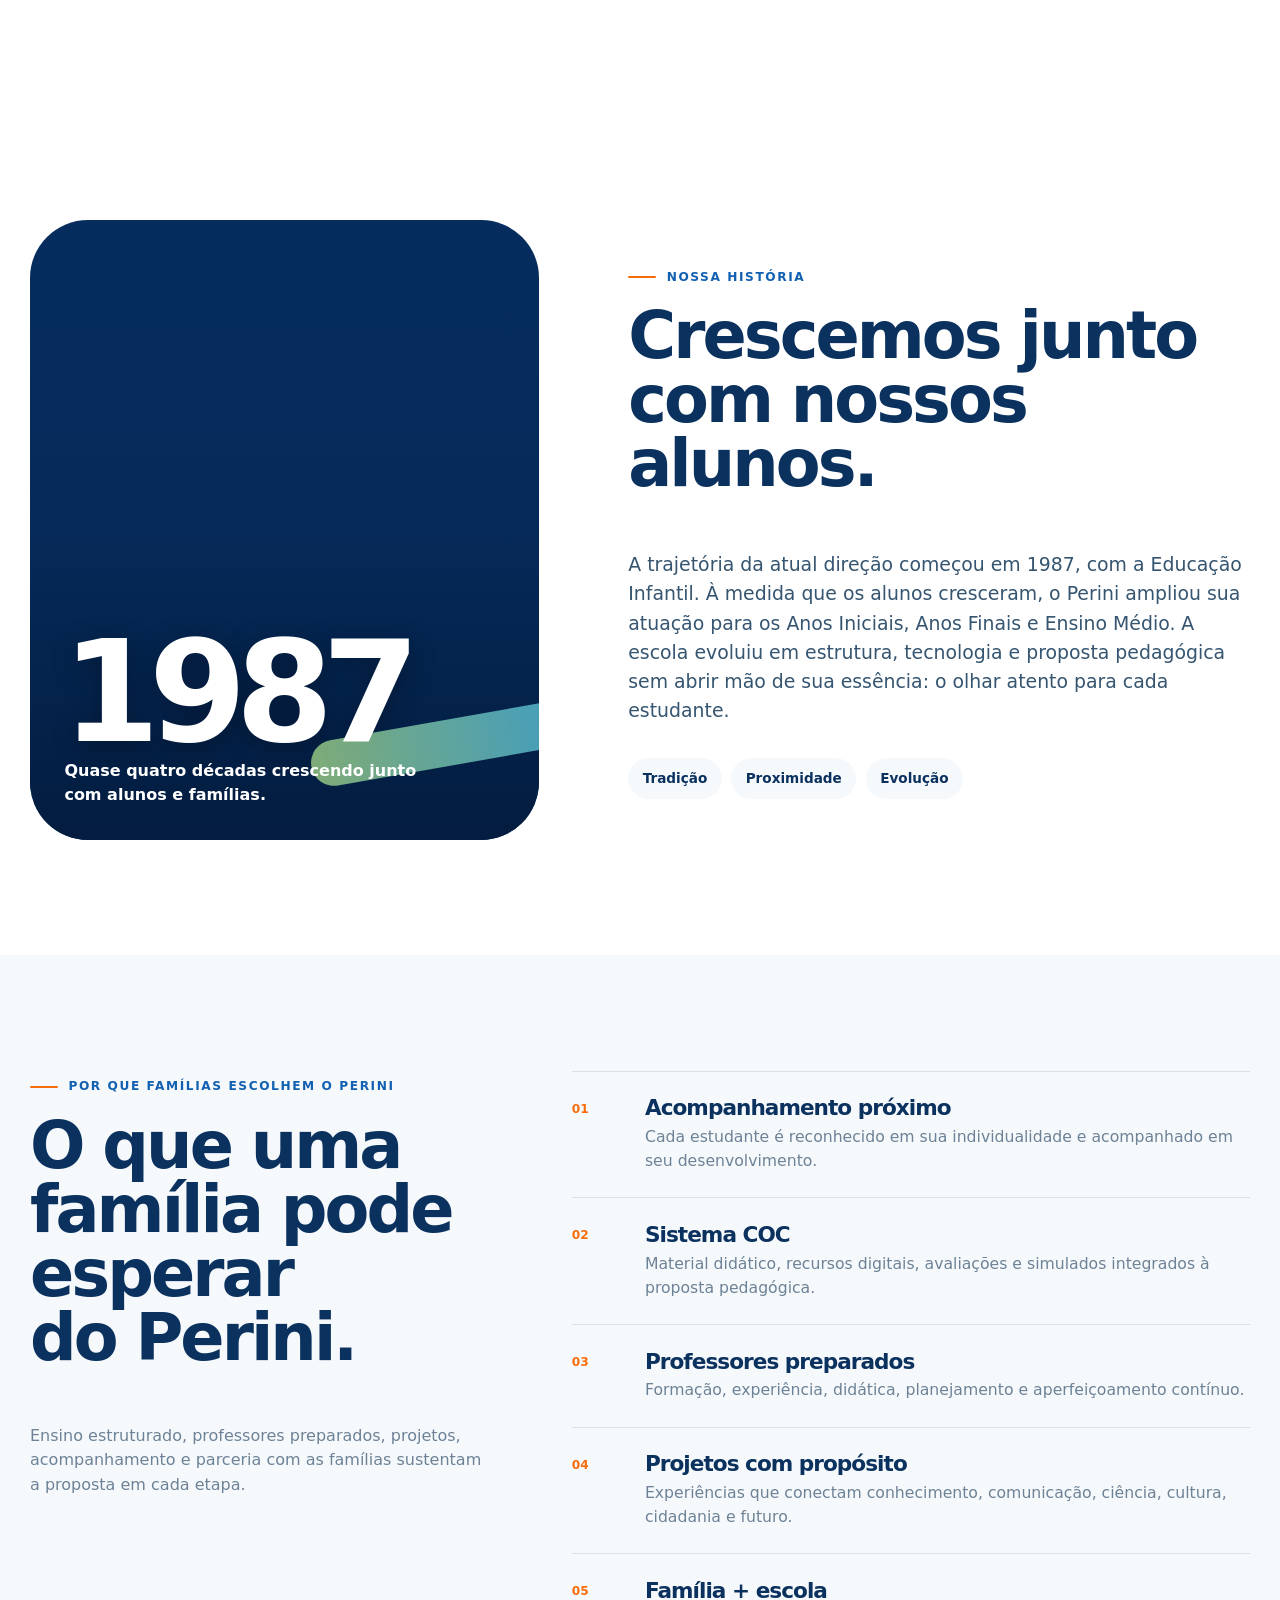
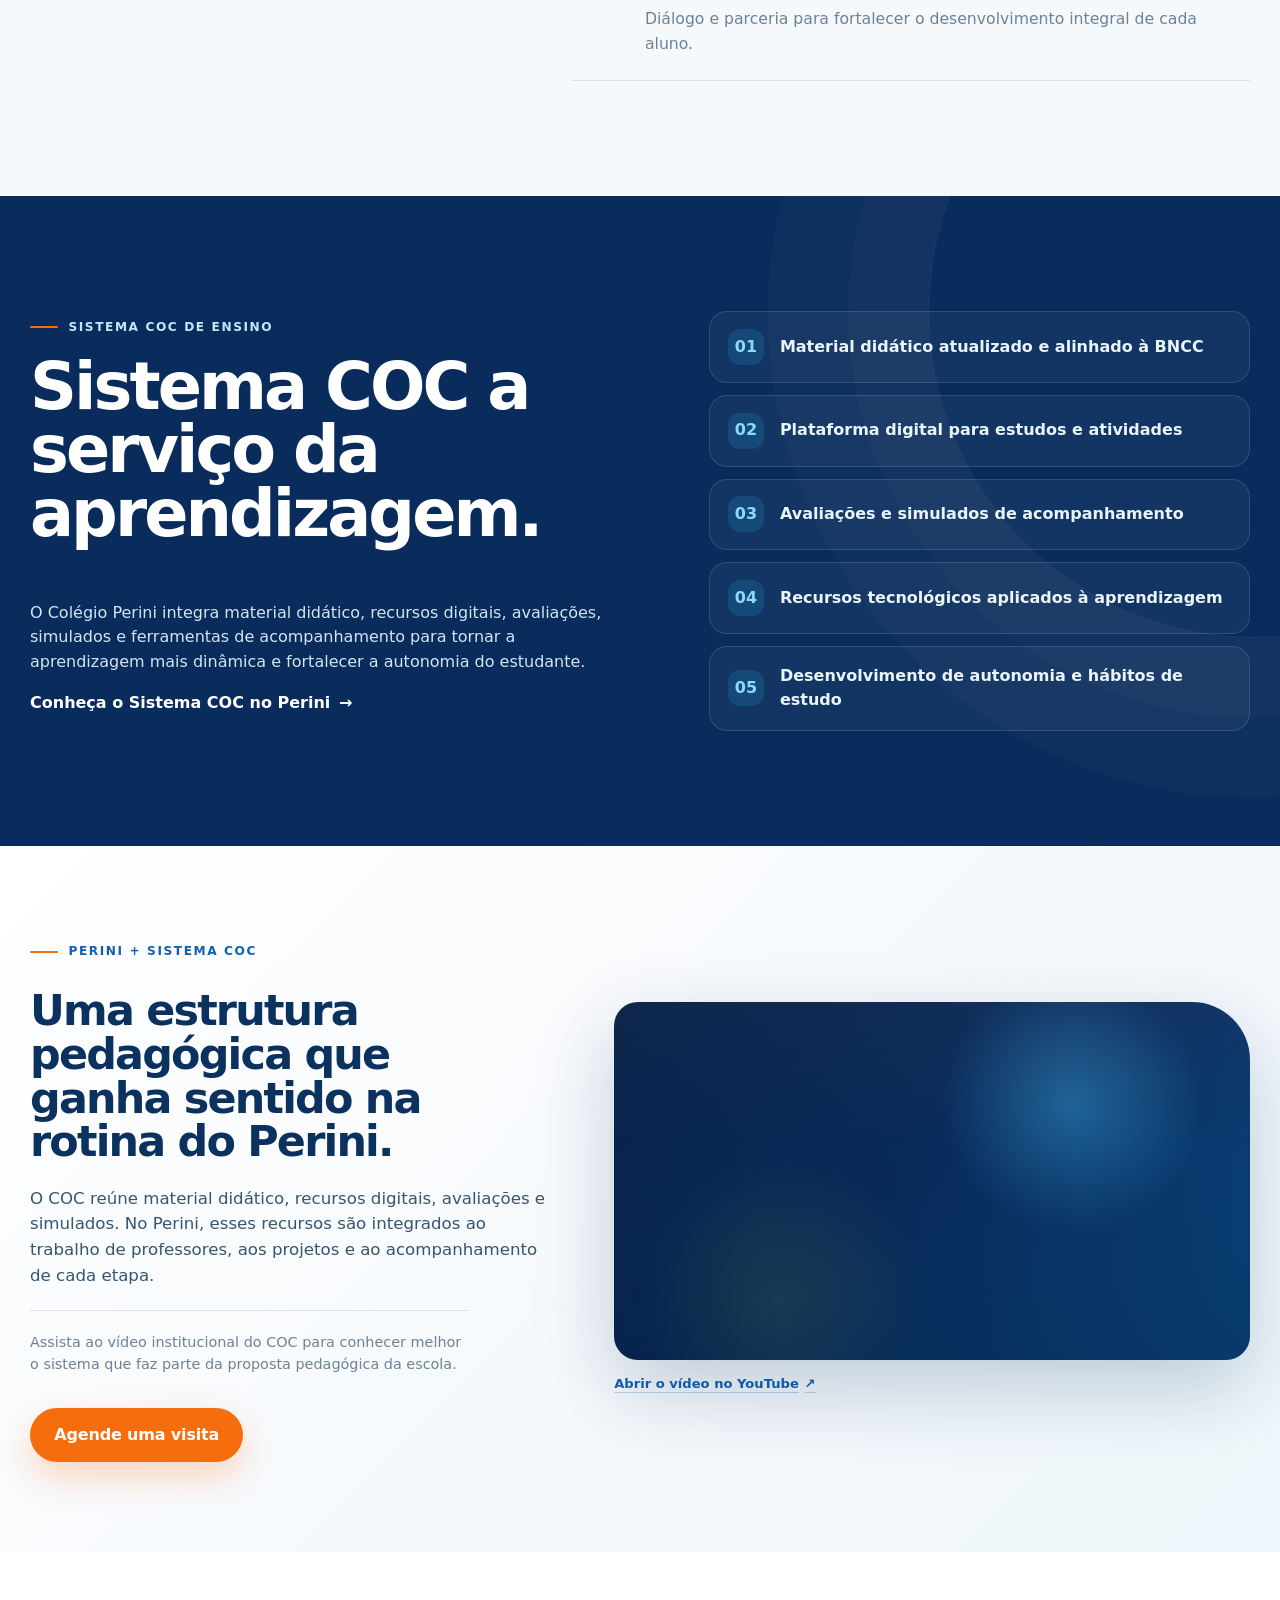
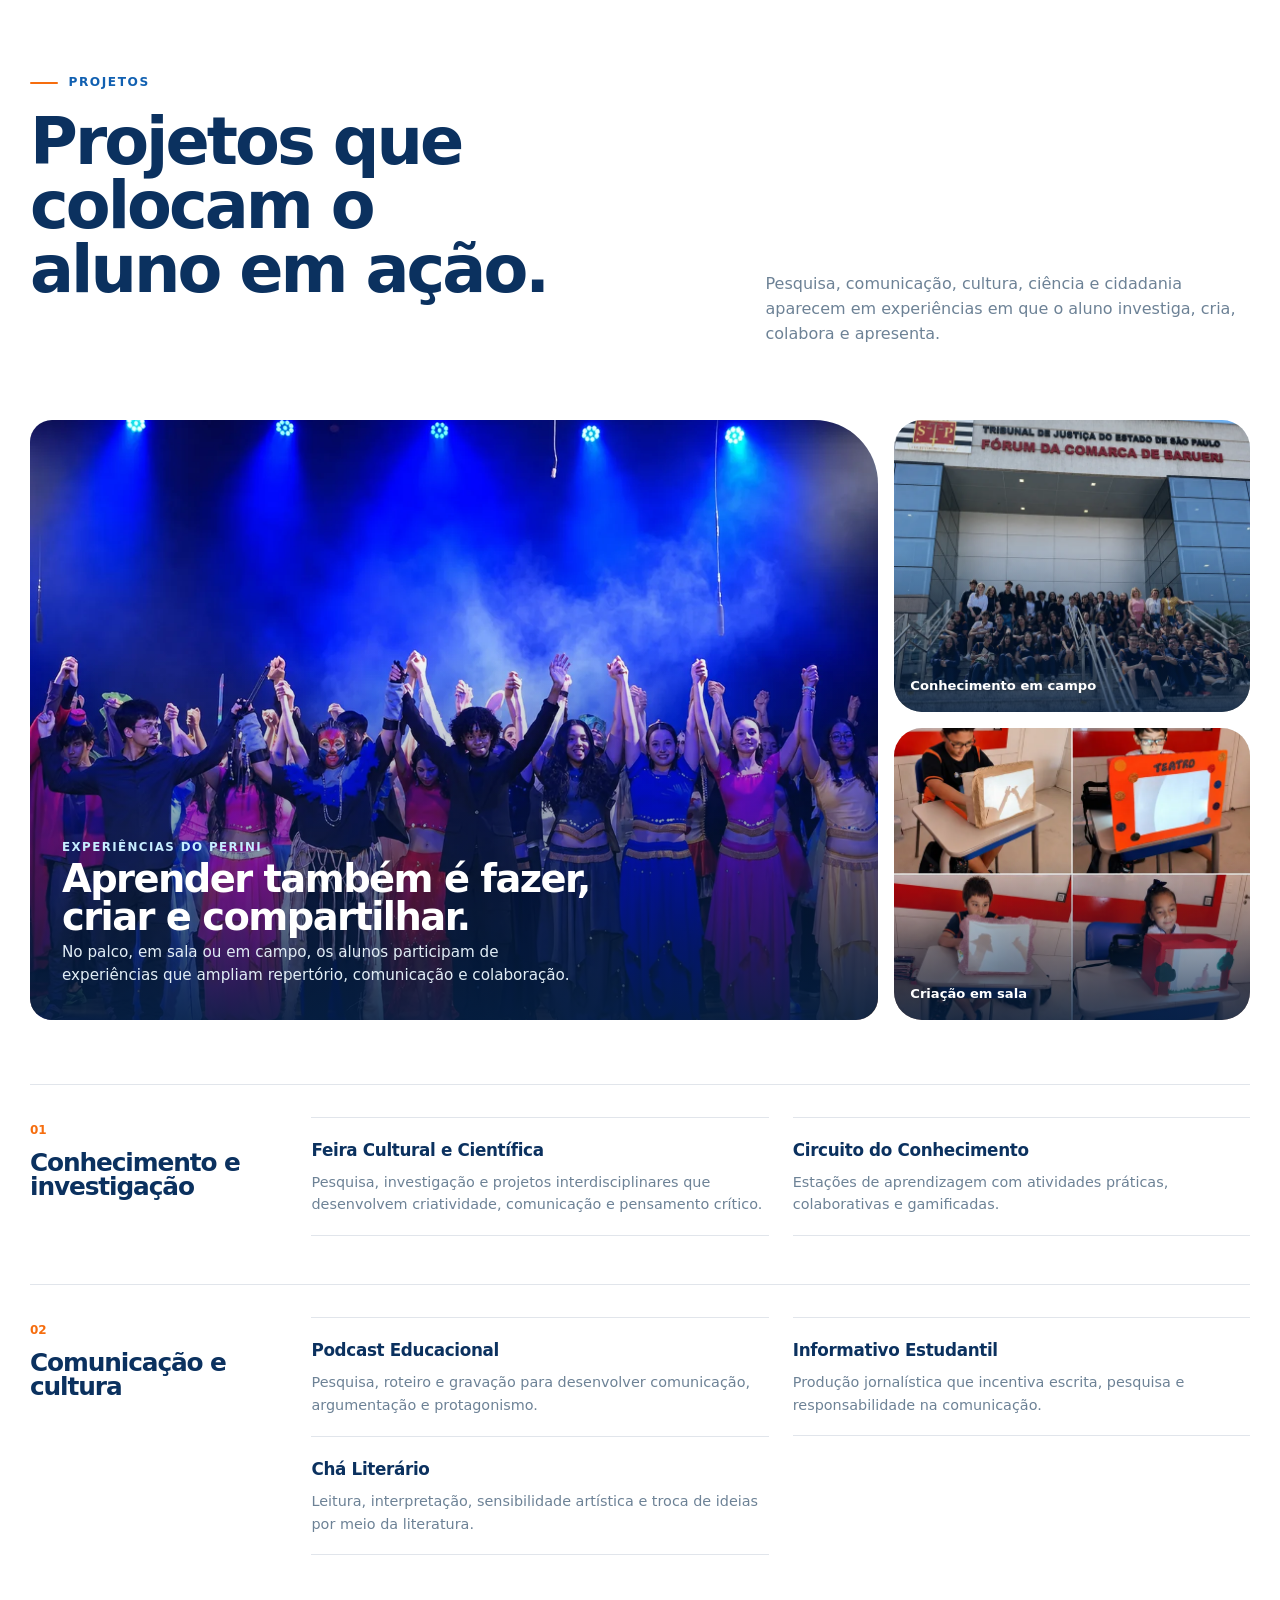
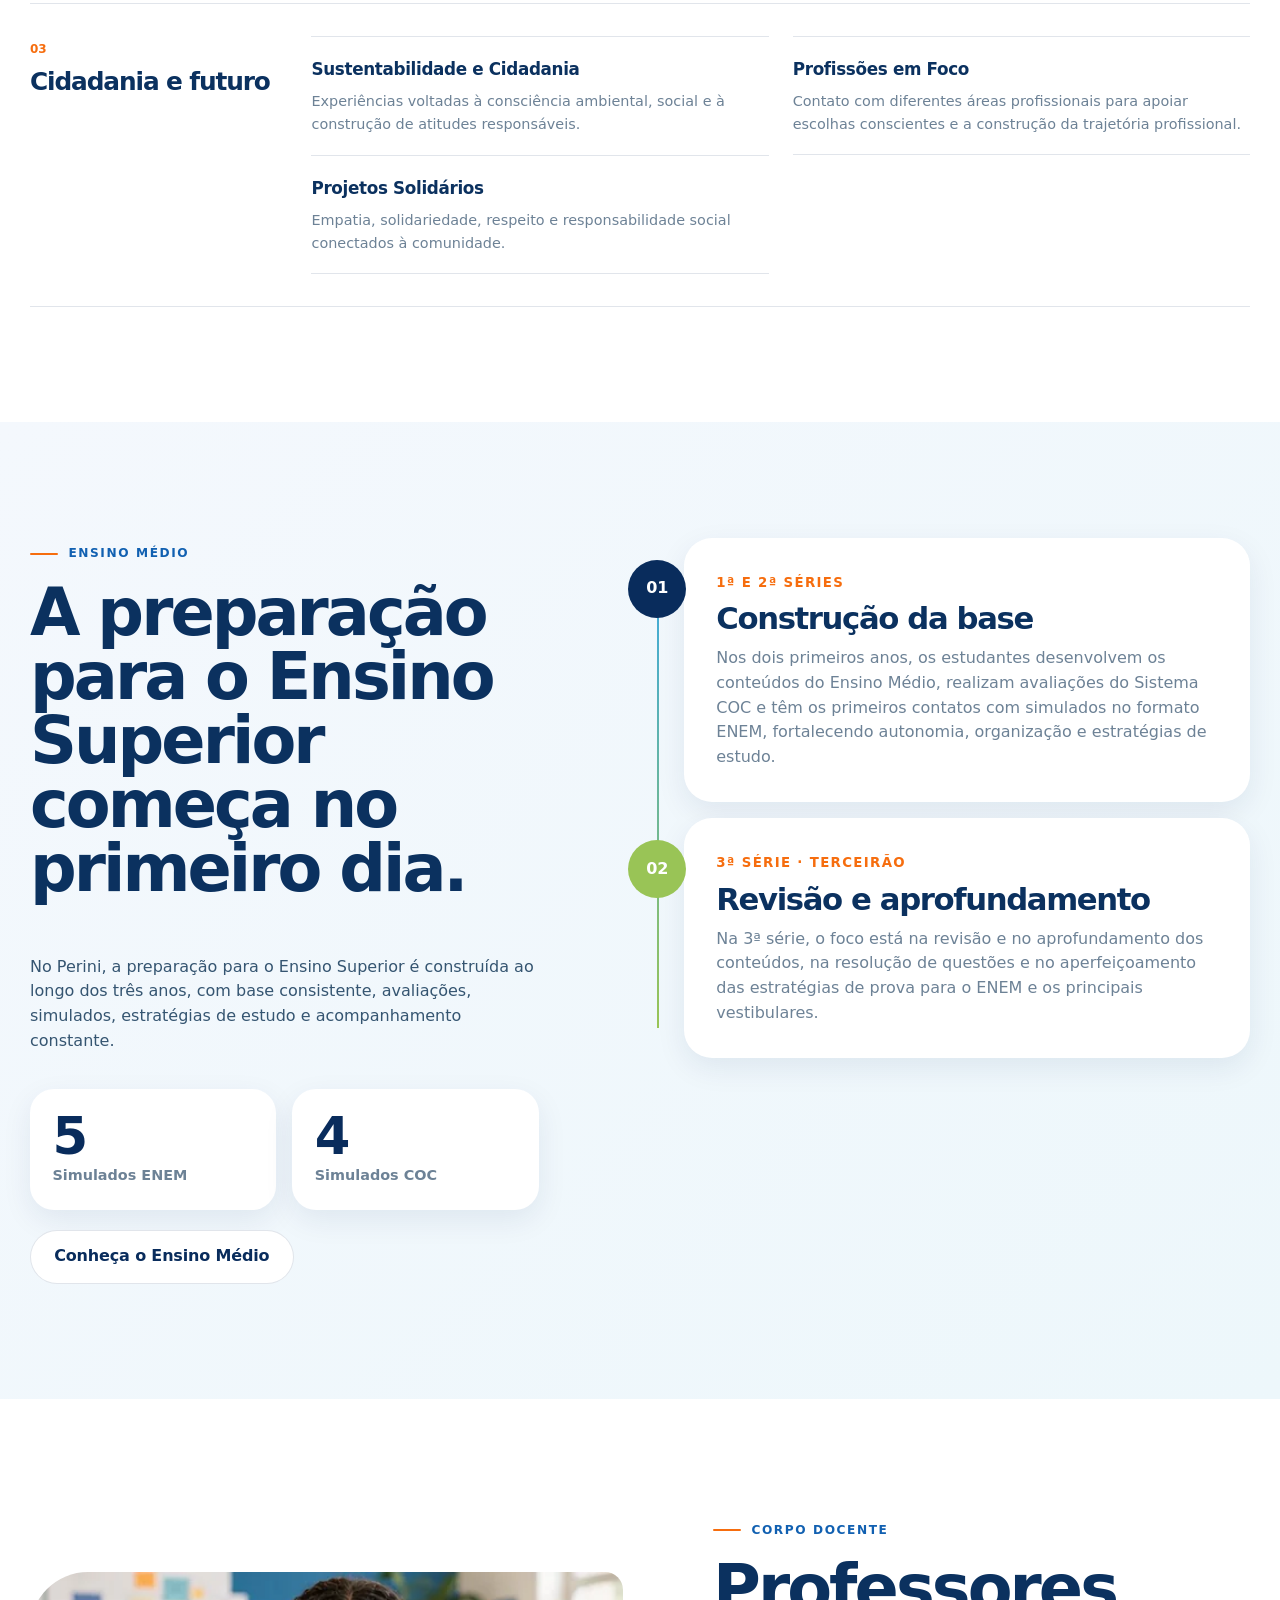
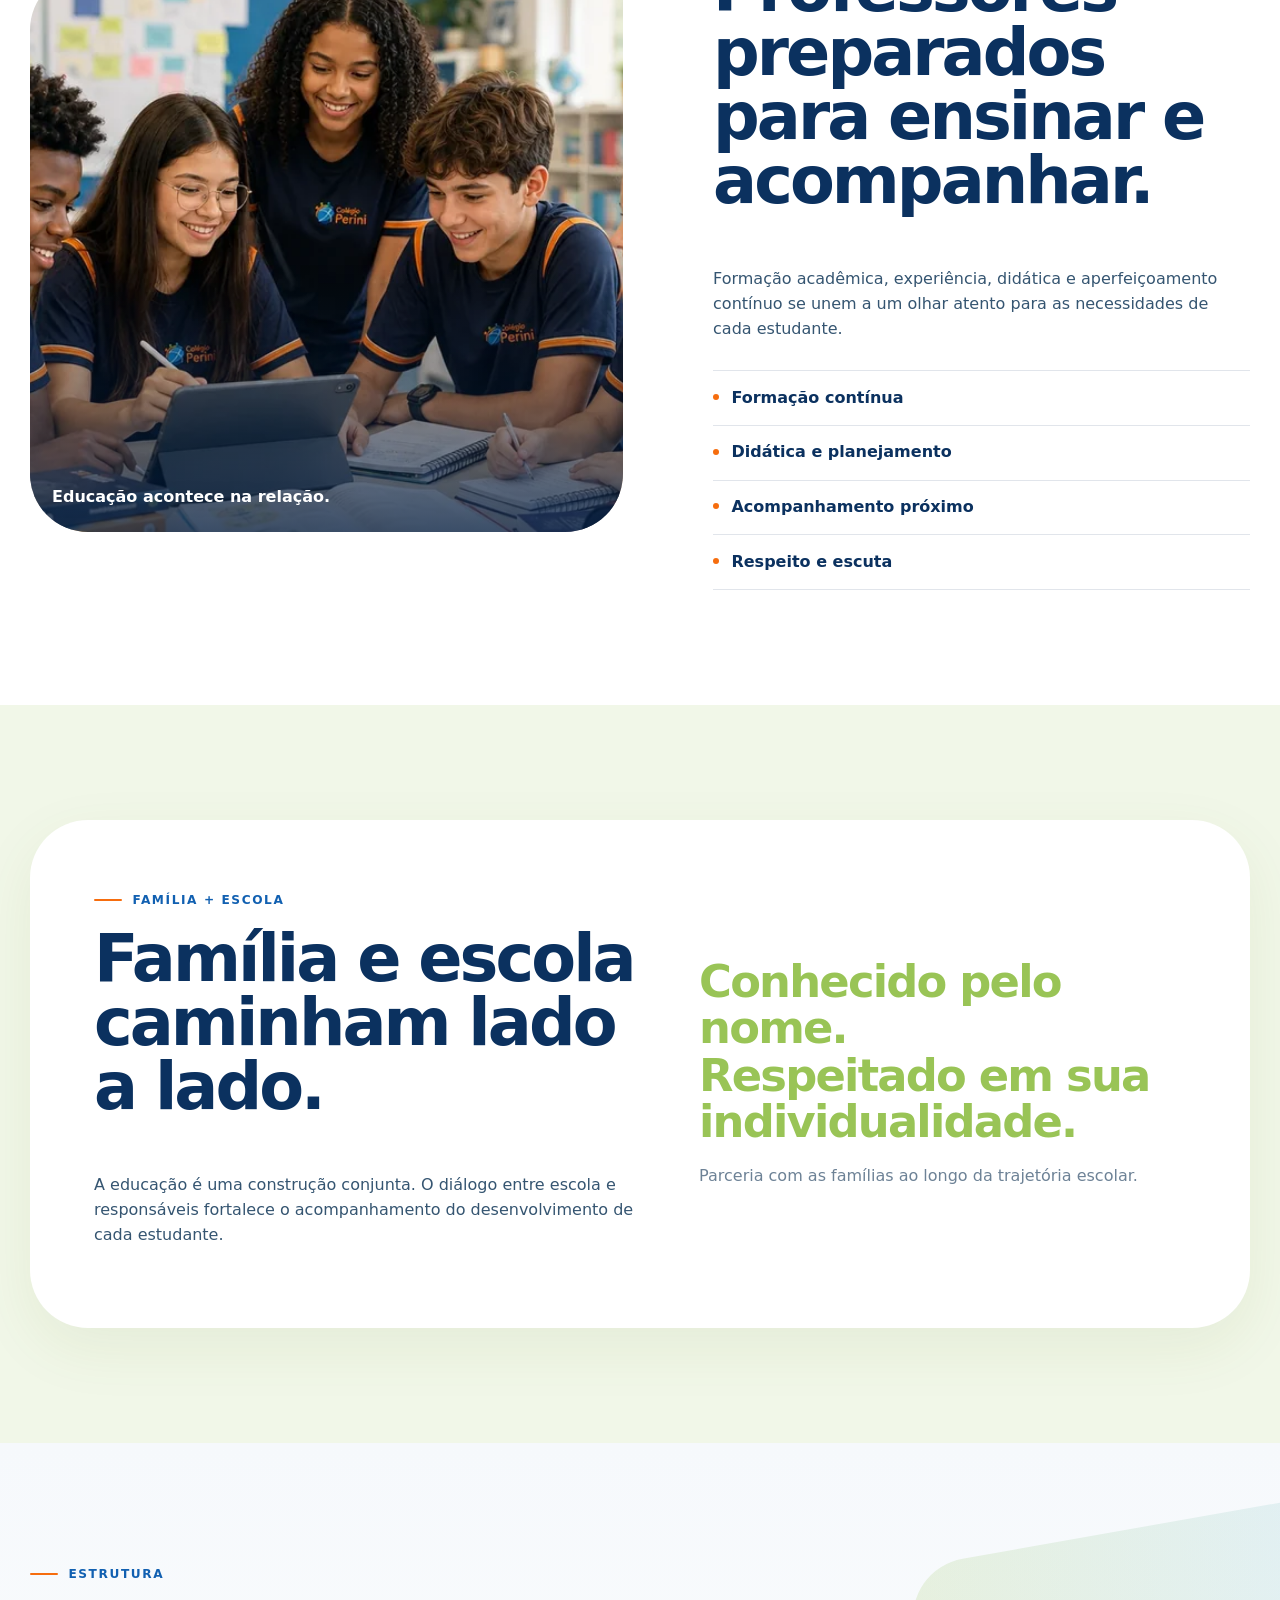
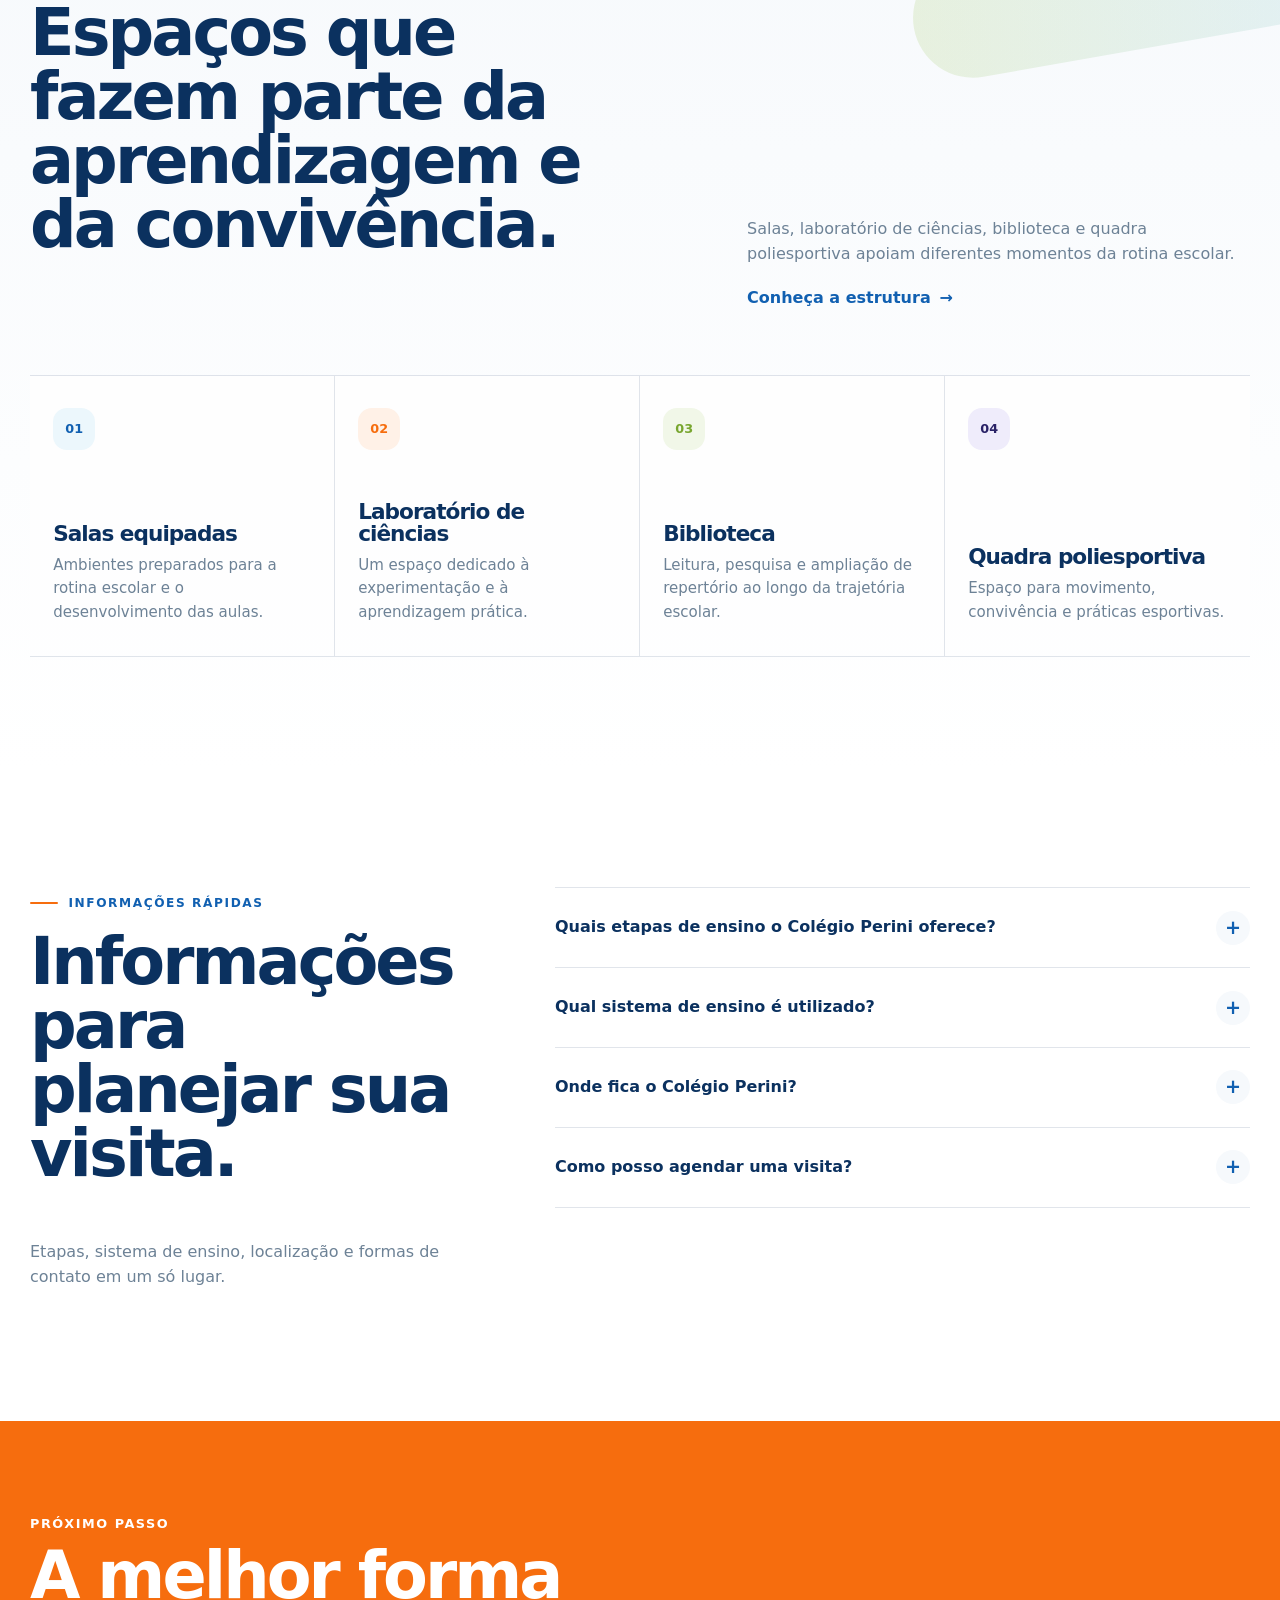
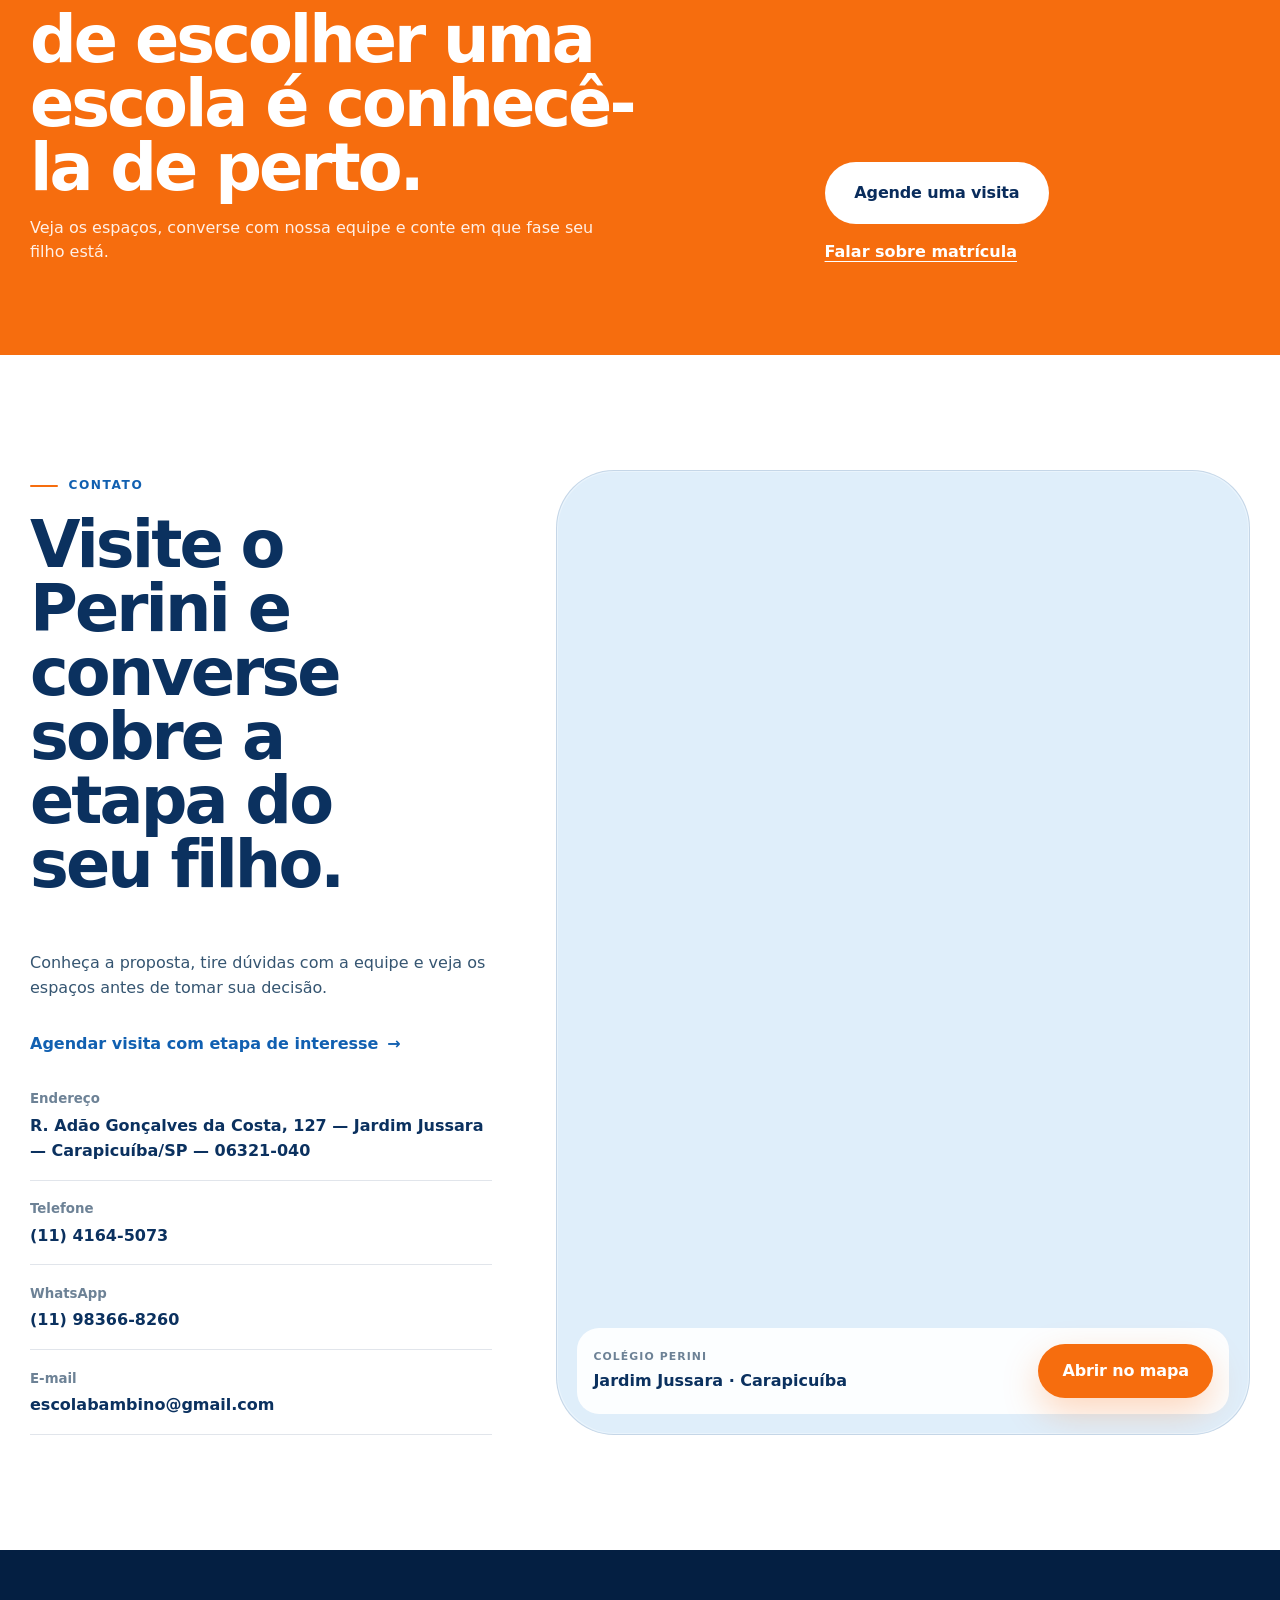
==== commit 586f5985: "Add files via upload" ====
--- a/index.html
+++ b/index.html
@@ -24,7 +24,7 @@
 <meta content="summary_large_image" name="twitter:card"/>
 <meta content="Colégio Perini | Aprender. Pertencer. Transformar." name="twitter:title"/>
 <meta content="Excelência acadêmica, acolhimento e formação humana em Carapicuíba." name="twitter:description"/>
-<meta content="https://periniebambino.github.io/colegioperini/assets/og/perini-social.jpg" name="twitter:image"/>
+<meta content="https://colegio-perini.vercel.app/assets/og/perini-social.jpg" name="twitter:image"/>
 <link href="assets/icons/favicon-32.png" rel="icon" sizes="32x32" type="image/png"/>
 <link href="assets/icons/favicon-48.png" rel="icon" sizes="48x48" type="image/png"/>
 <link href="assets/icons/apple-touch-icon.png" rel="apple-touch-icon" sizes="180x180"/>
@@ -44,10 +44,10 @@
 <img alt="Colégio Perini" height="414" id="brand-logo" src="assets/brand/logo-colegio-perini-cropped.webp" width="879"/>
 </a>
 <nav aria-label="Navegação principal" class="desktop-nav">
-<a href="#perini">O Perini</a>
-<a href="#ensino">Ensino</a>
+<a href="./#perini">O Perini</a>
+<a href="./#ensino">Ensino</a>
 <a href="./sistema-de-ensino/">Sistema COC</a>
-<a href="#projetos">Projetos</a>
+<a href="./#projetos">Projetos</a>
 <a href="./estrutura-e-vida-escolar/">Estrutura</a>
 <a href="./contato/">Contato</a>
 <a class="portal-link" data-portal="" data-track="portal" href="https://portal.coc.com.br/" rel="noopener noreferrer" target="_blank">Portal do Aluno</a>
@@ -64,8 +64,8 @@
 </div>
 <nav aria-label="Navegação mobile">
 <a class="mobile-link" href="#perini">O Perini</a>
-<a class="mobile-link sub" href="#historia">Nossa História</a>
-<a class="mobile-link sub" href="#professores">Professores</a>
+<a class="mobile-link sub" href="./#historia">Nossa História</a>
+<a class="mobile-link sub" href="./#professores">Professores</a>
 <a class="mobile-link" href="#ensino">Ensino</a>
 <a class="mobile-link sub" href="./fundamental-1/">Fundamental I</a><a class="mobile-link sub" href="./fundamental-2/">Fundamental II</a>
 <a class="mobile-link sub" href="./ensino-medio/">Ensino Médio</a>
@@ -181,11 +181,10 @@
 </div>
 <div class="coc-video-media" data-reveal="">
 <a aria-label="Reproduzir vídeo institucional do Sistema COC" class="coc-video-facade" data-coc-video-play="" data-track="coc-video-play" href="https://www.youtube.com/watch?v=LLUYrDn4aXA" rel="noopener noreferrer" target="_blank">
-<span class="coc-video-badge" data-coc-video-label="">Vídeo institucional</span>
-<span aria-hidden="true" class="coc-video-orbit coc-video-orbit-a"></span>
-<span aria-hidden="true" class="coc-video-orbit coc-video-orbit-b"></span>
-<span aria-hidden="true" class="coc-video-play-icon"><i></i></span>
-<span class="coc-video-facade-copy"><small>Sistema COC de Ensino</small><strong data-coc-video-facade-title="">Conheça o Sistema COC</strong></span>
+<picture>
+<source media="(max-width:720px)" srcset="./assets/video/coc-video-cover-960.webp"/>
+<img alt="Capa do vídeo Conheça o Sistema COC — Colégio Perini" class="coc-video-cover" decoding="async" height="900" loading="lazy" src="./assets/video/coc-video-cover.webp" width="1600"/>
+</picture>
 </a>
 <a class="coc-video-external" data-coc-video-external="" data-track="coc-video-youtube" href="https://www.youtube.com/watch?v=LLUYrDn4aXA" rel="noopener noreferrer" target="_blank">Abrir o vídeo no YouTube <span aria-hidden="true">↗</span></a>
 </div>
@@ -295,7 +294,7 @@
 <footer class="footer">
 <div class="container footer-grid">
 <div class="footer-brand"><div class="footer-logo-shell"><img alt="Colégio Perini" height="414" src="assets/brand/logo-colegio-perini-cropped.webp" width="879"/></div><p>Do Fundamental I ao Ensino Médio, educação com Sistema COC, acompanhamento e formação humana em Carapicuíba.</p></div>
-<div><h3>O Perini</h3><a href="#historia">Nossa História</a><a href="#professores">Professores</a><a href="#projetos">Projetos</a></div>
+<div><h3>O Perini</h3><a href="./#historia">Nossa História</a><a href="./#professores">Professores</a><a href="./#projetos">Projetos</a></div>
 <div><h3>Ensino</h3><a href="./fundamental-1/">Fundamental I</a><a href="./fundamental-2/">Fundamental II</a><a href="./ensino-medio/">Ensino Médio</a><a href="./sistema-de-ensino/">Sistema COC</a></div>
 <div><h3>Contato</h3><a data-track="whatsapp-footer" data-whatsapp="" href="https://wa.me/5511983668260?text=Ol%C3%A1%21%20Conheci%20o%20Col%C3%A9gio%20Perini%20pelo%20site%20e%20gostaria%20de%20mais%20informa%C3%A7%C3%B5es." rel="noopener noreferrer" target="_blank">WhatsApp</a><a data-phone="" href="tel:+551141645073">Telefone</a><a data-portal="" data-track="portal-footer" href="https://portal.coc.com.br/" rel="noopener noreferrer" target="_blank">Portal do Aluno</a></div>
 </div>
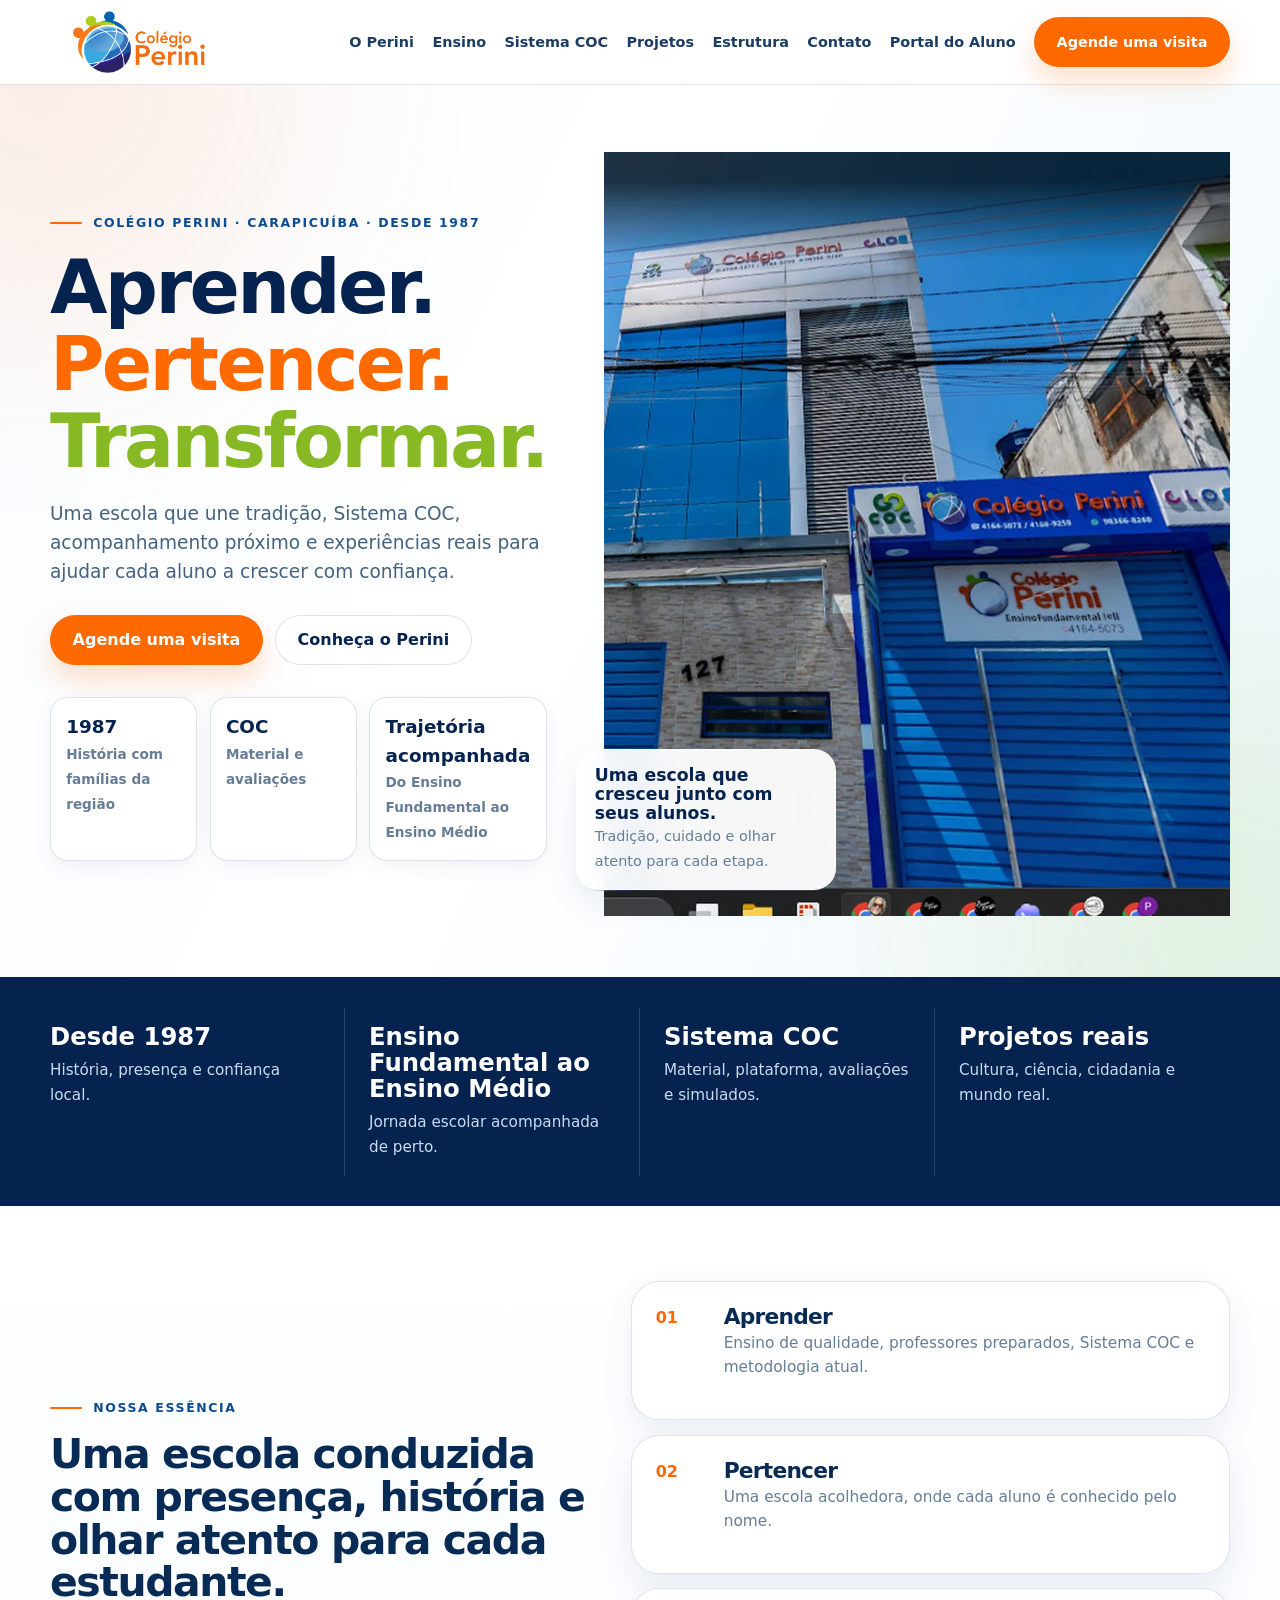
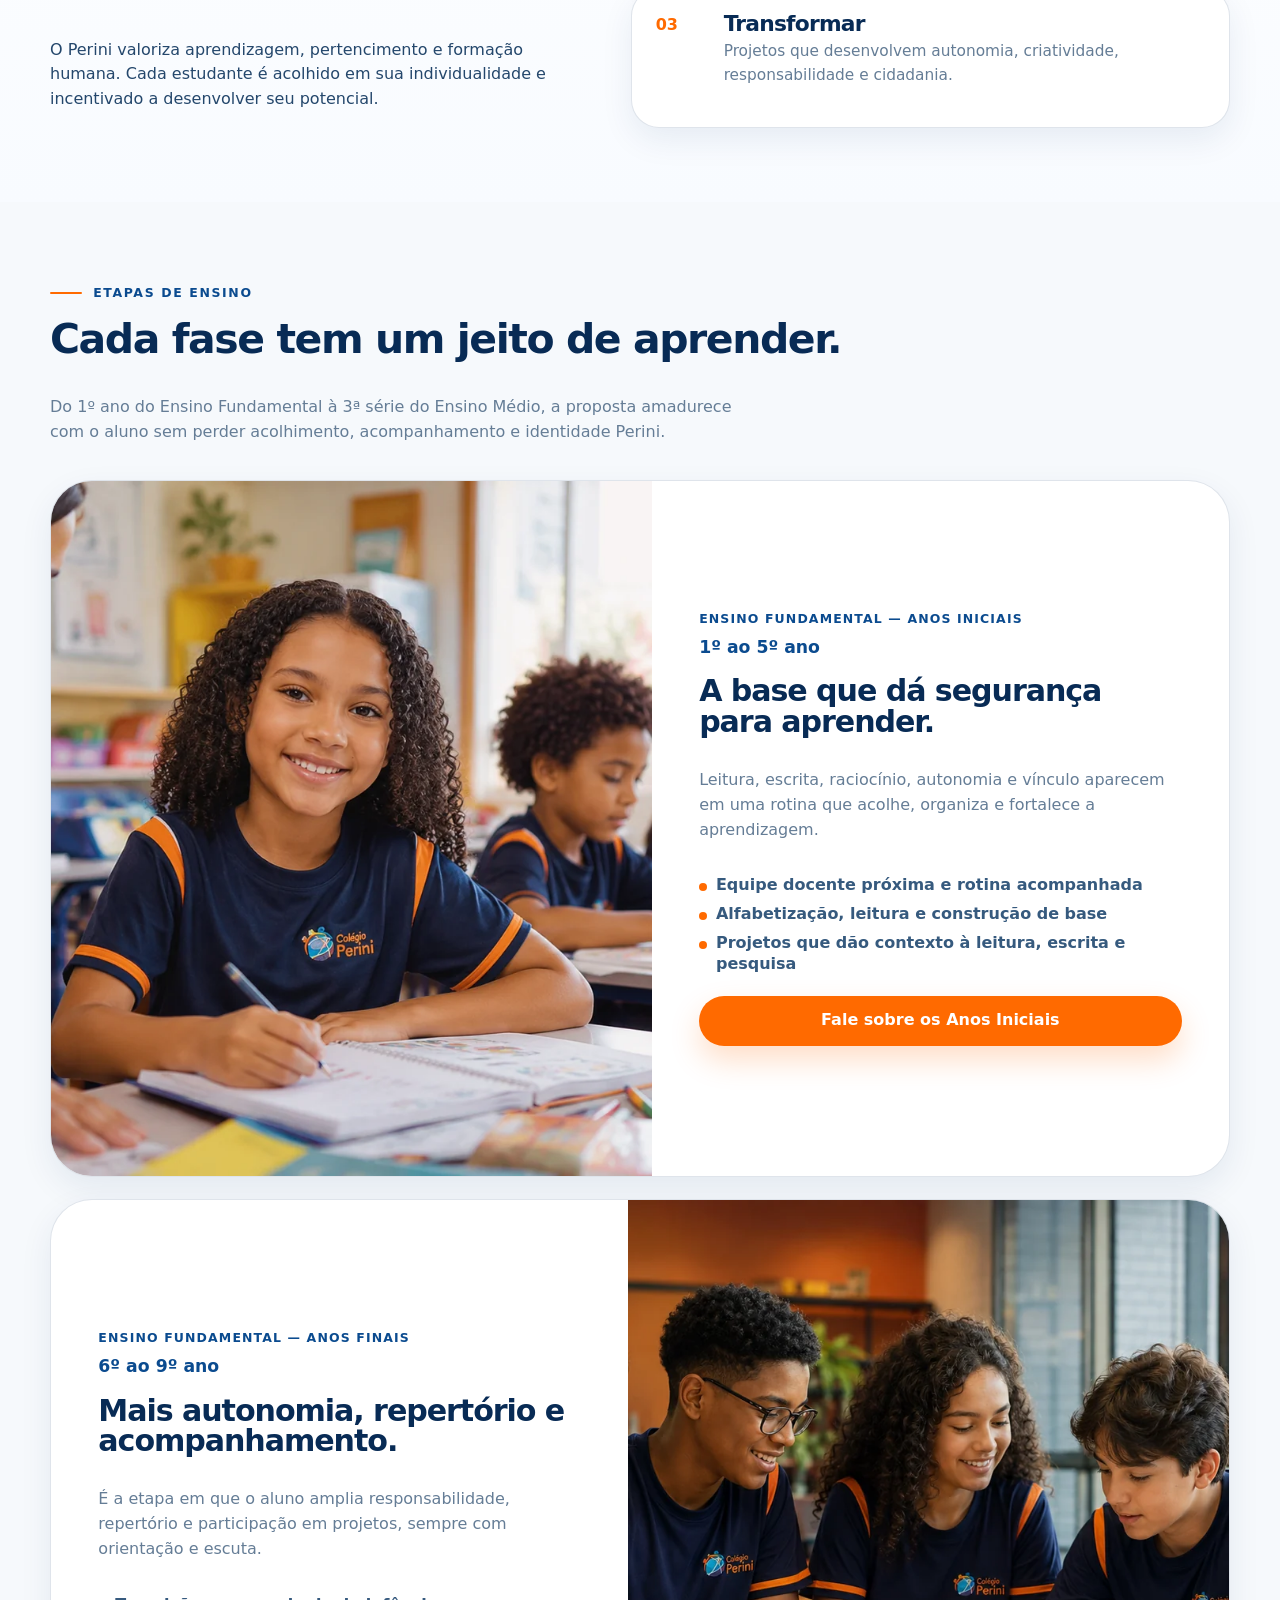
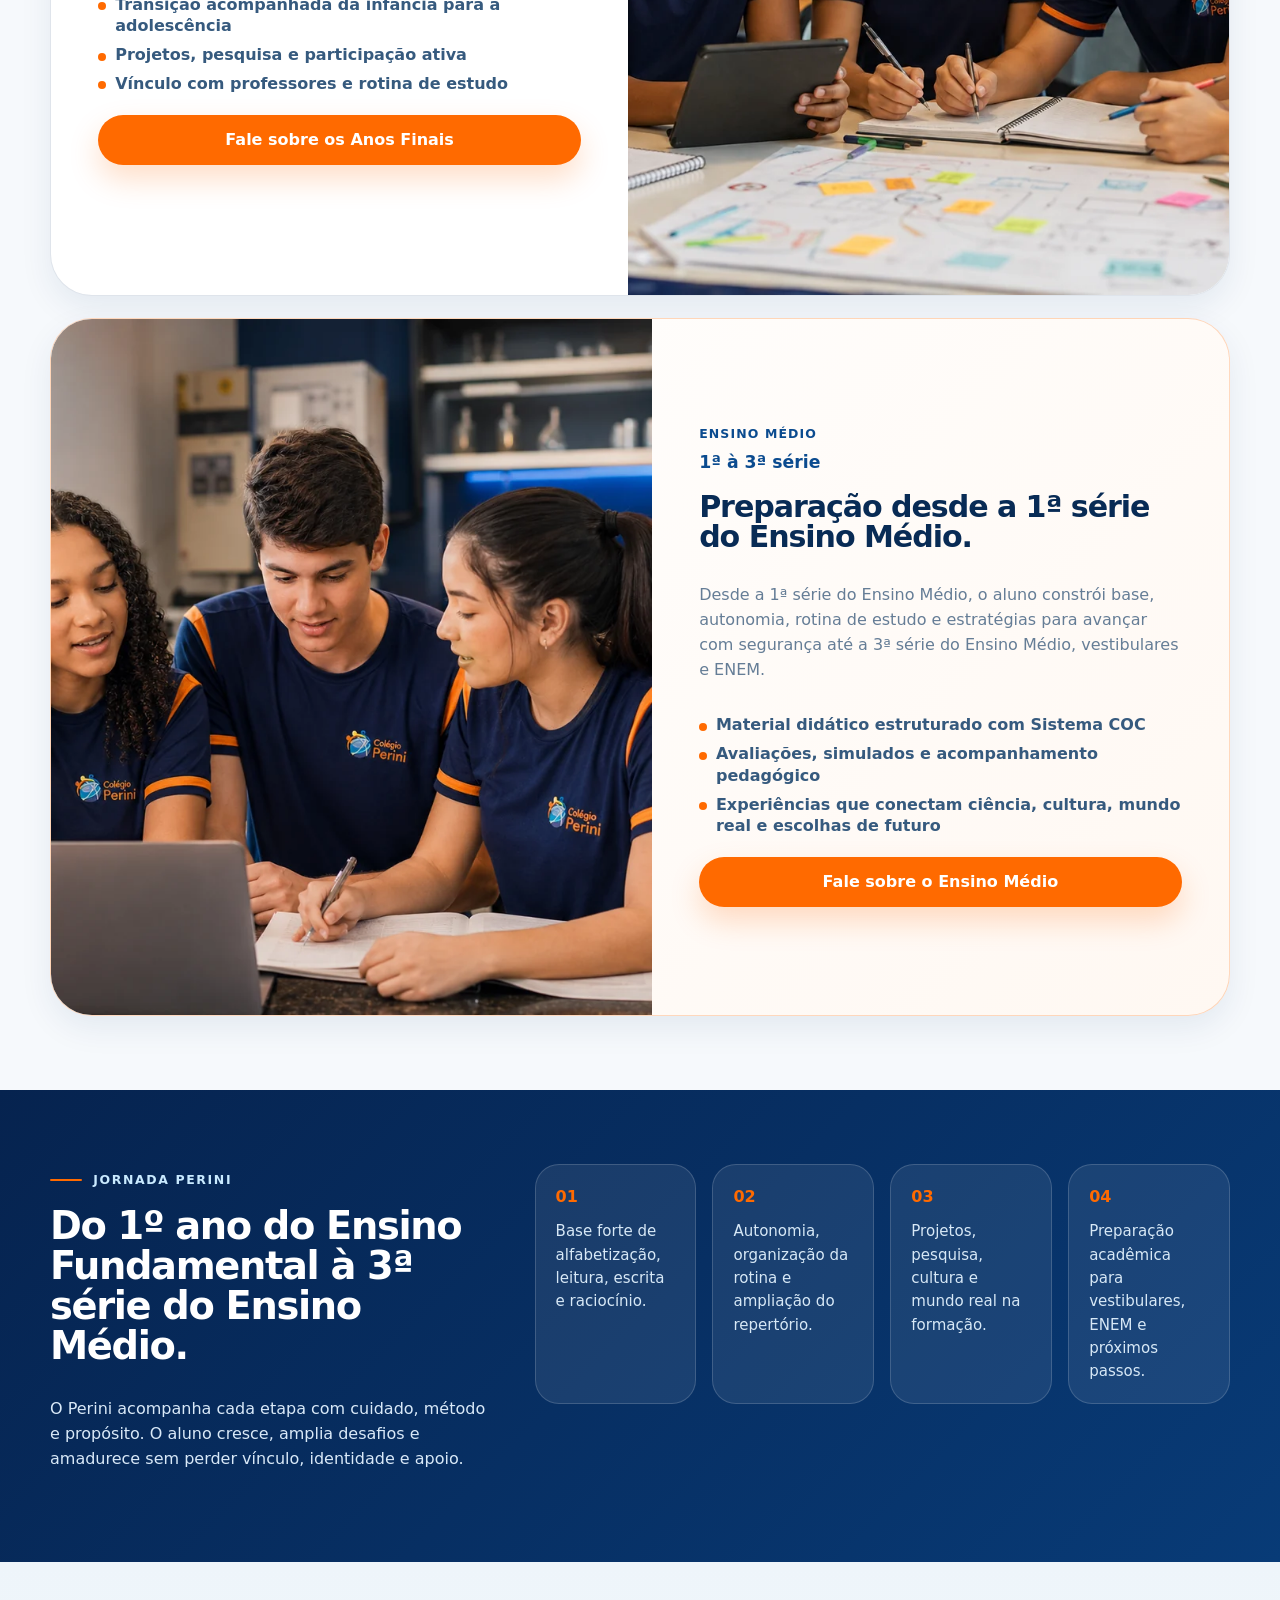
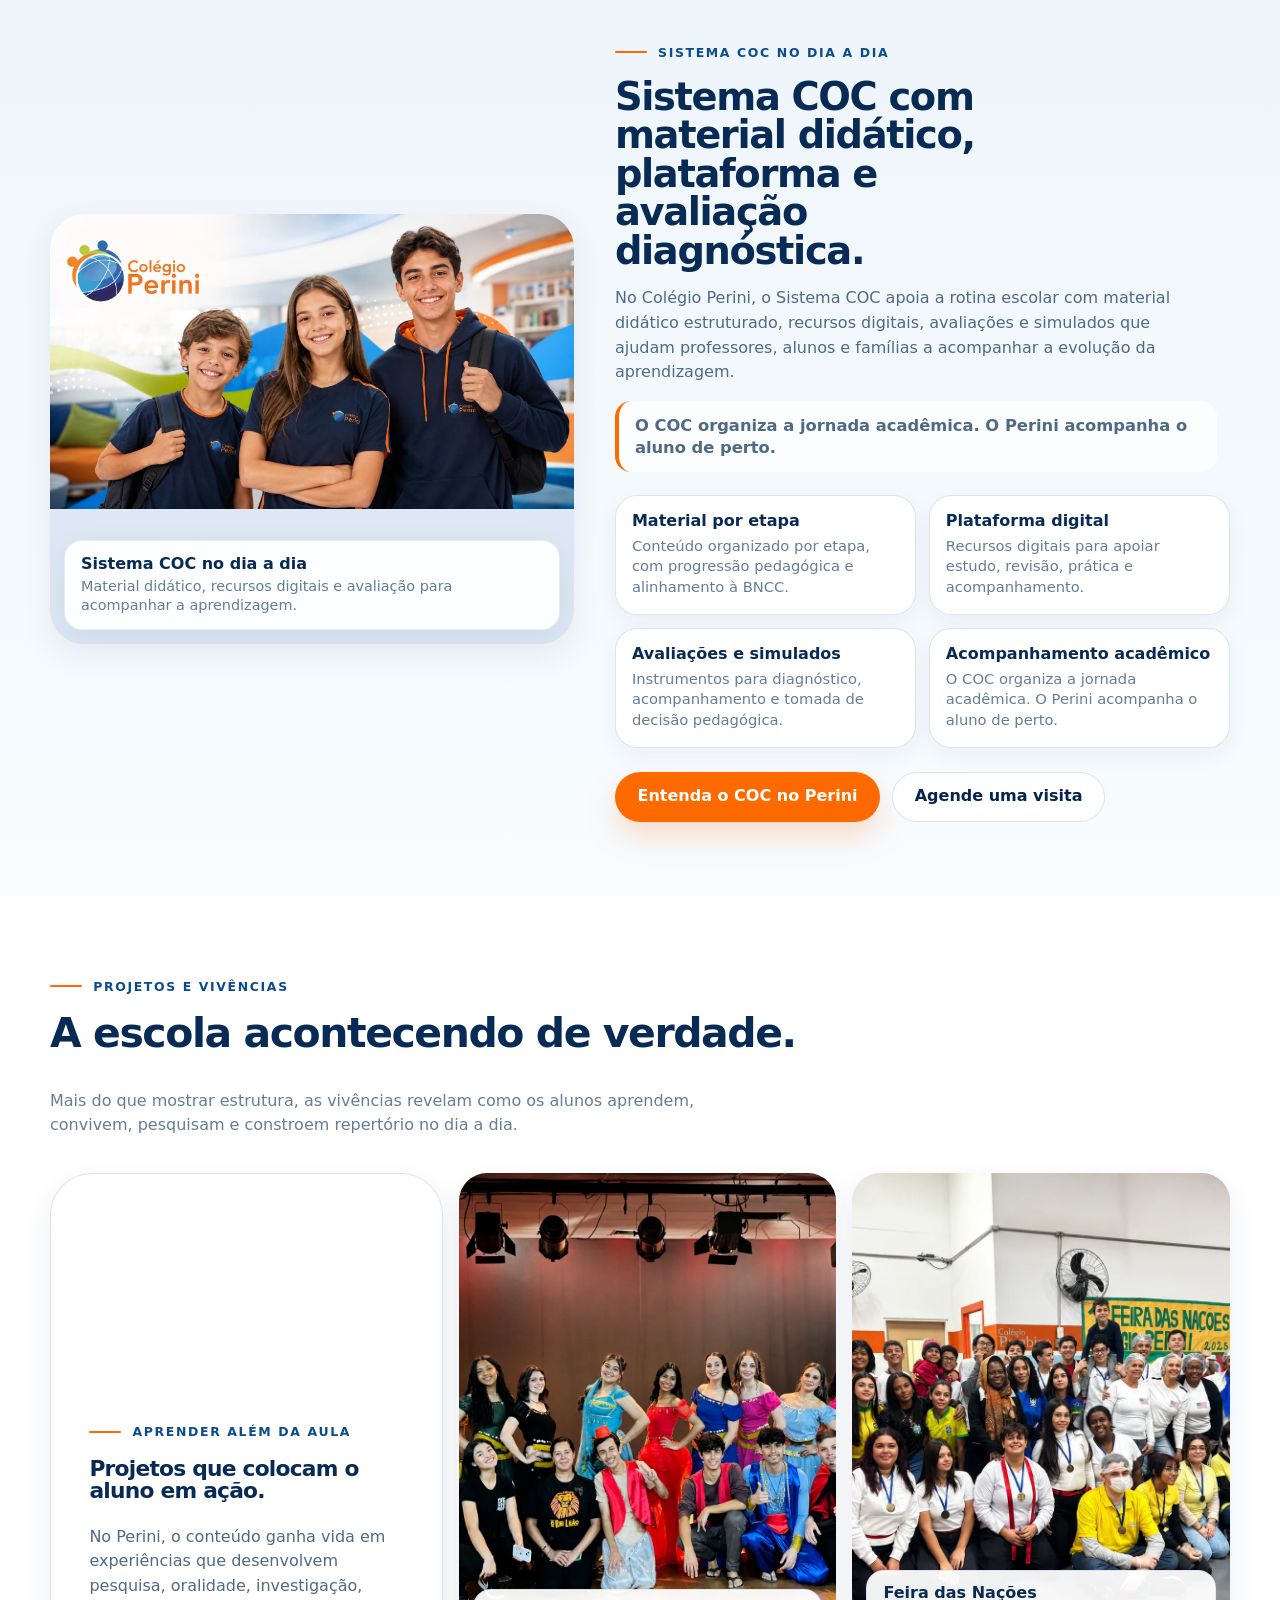
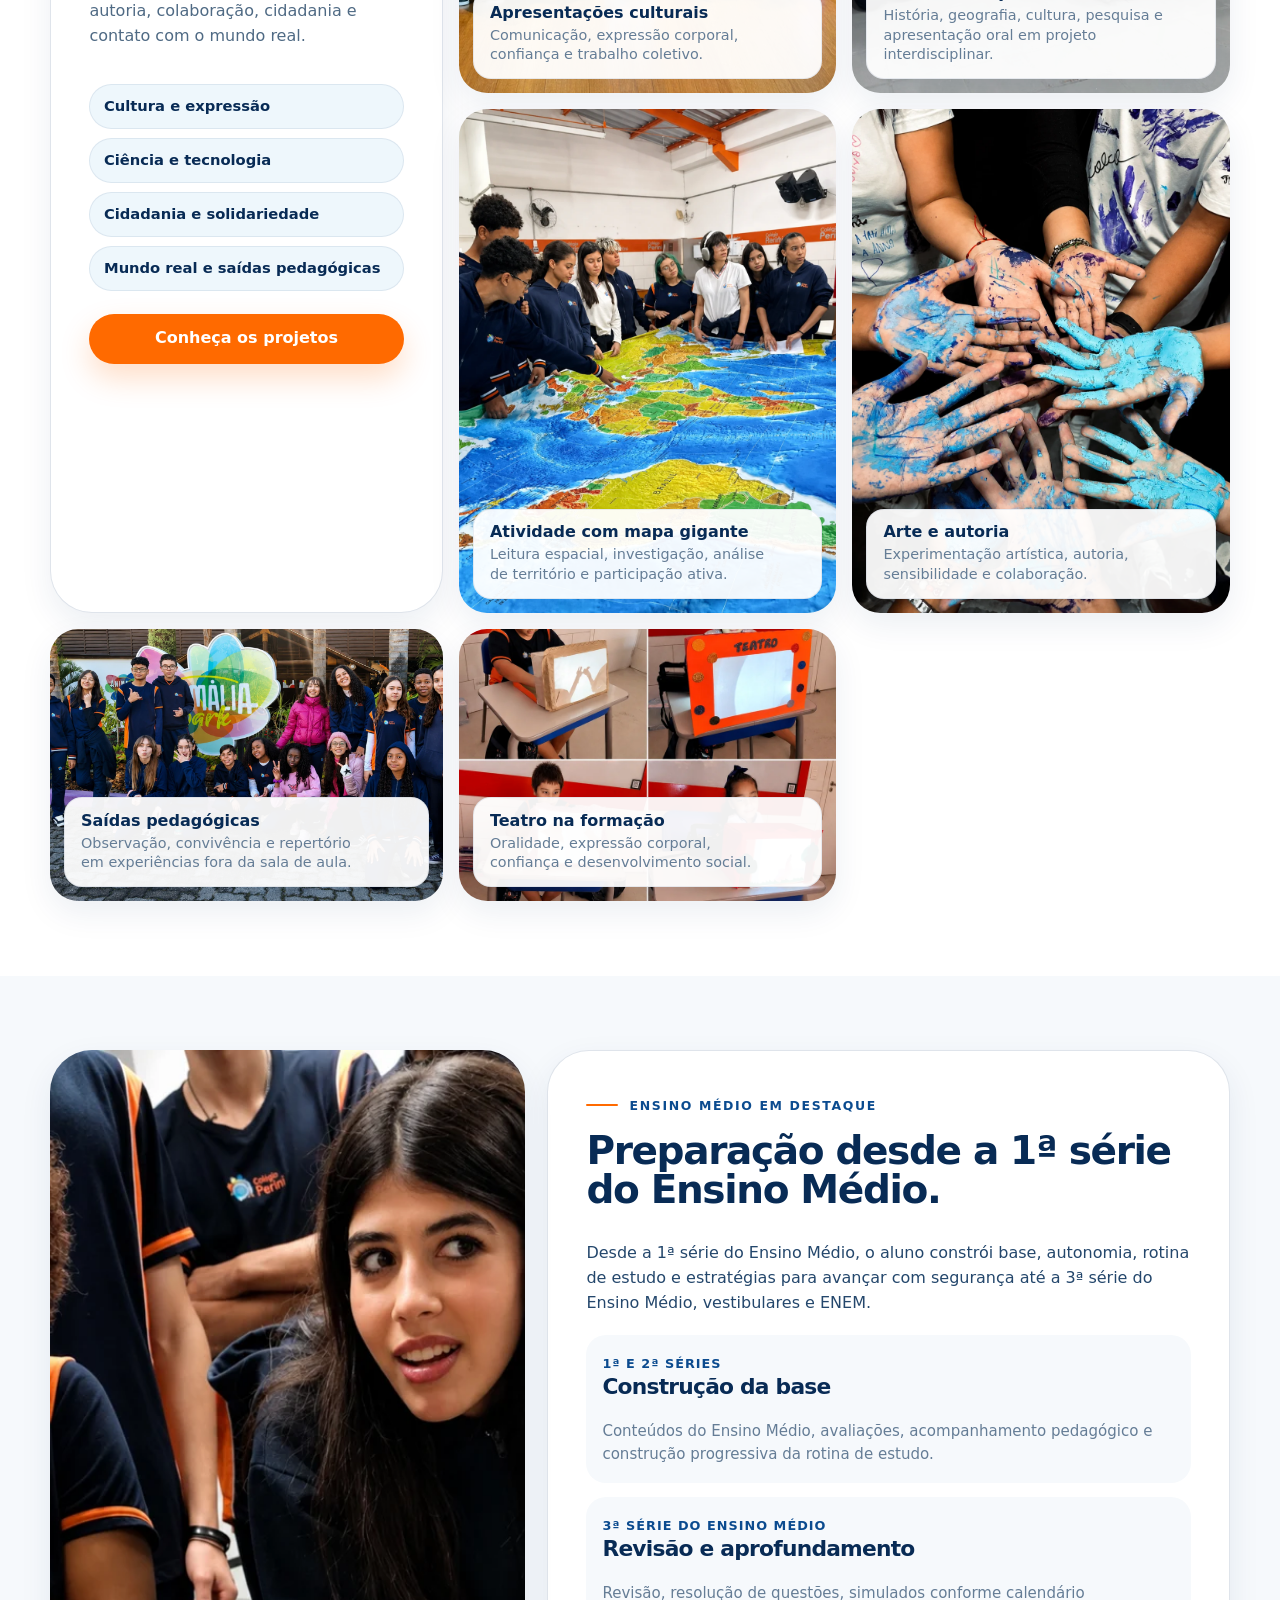
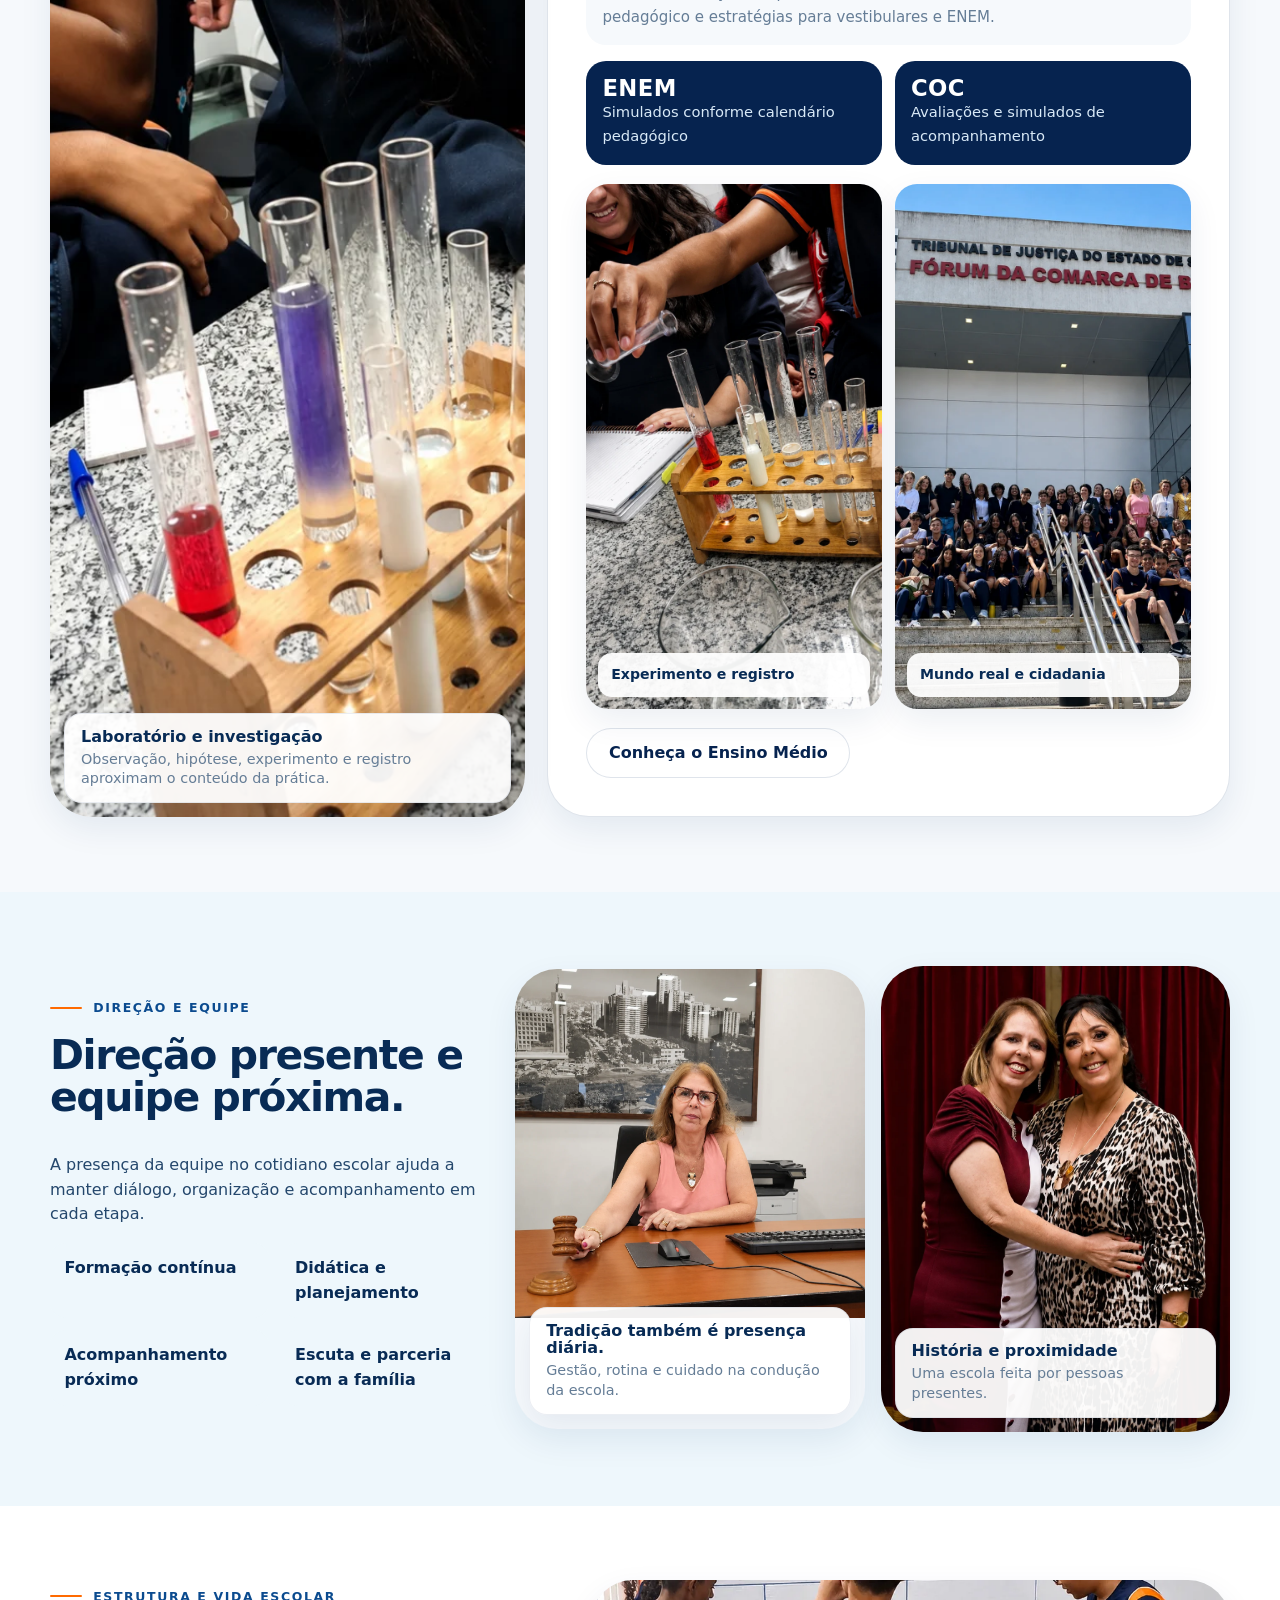
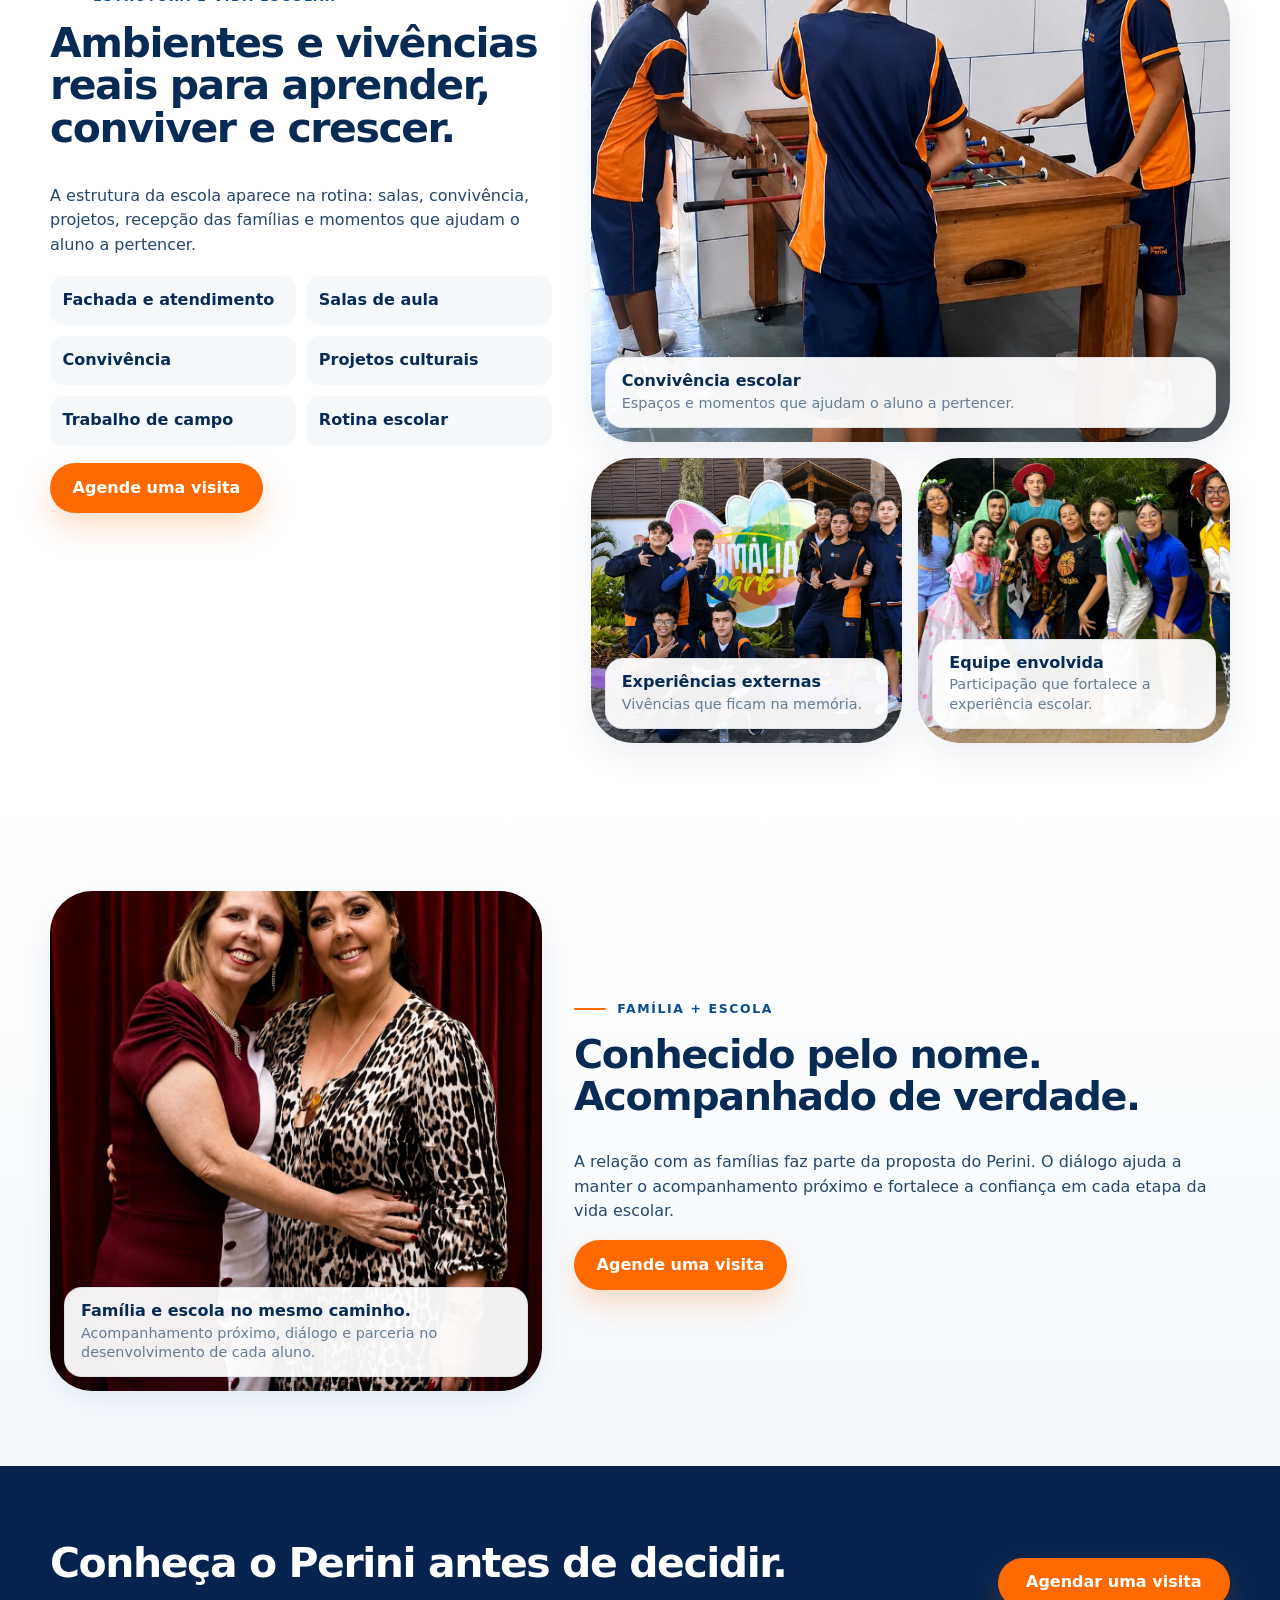
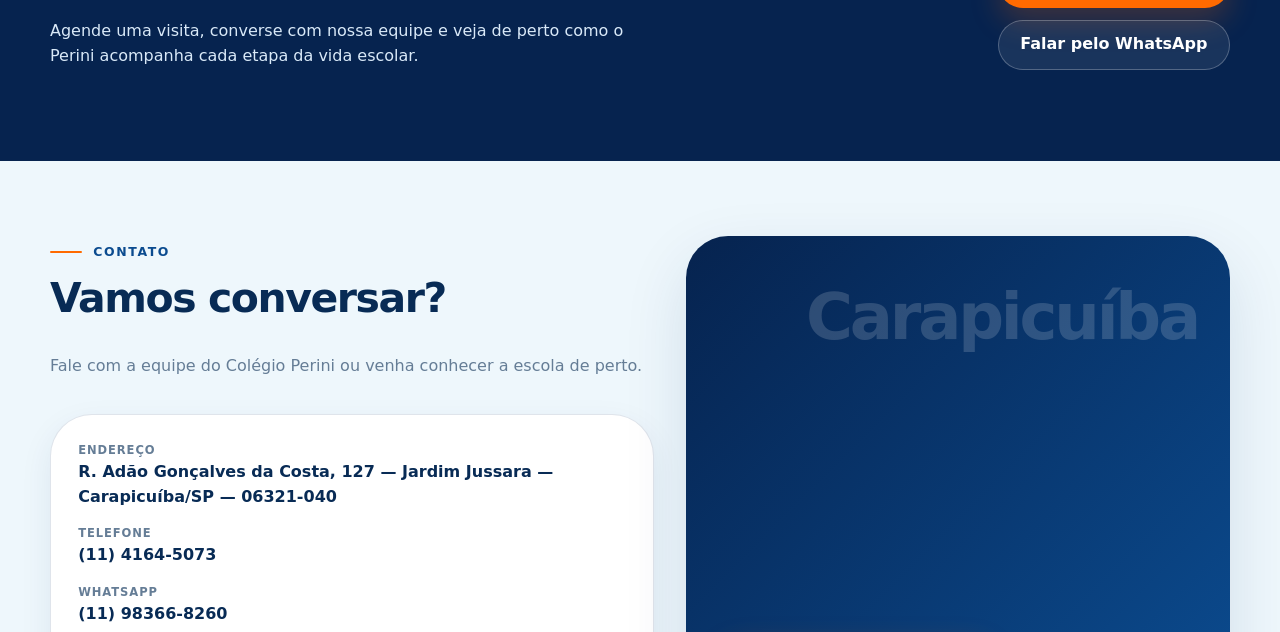
==== commit e6a8e810: "Add files via upload" ====
--- a/index.html
+++ b/index.html
@@ -1,311 +1,360 @@
-<!DOCTYPE html>
-
+<!doctype html>
 <html lang="pt-BR">
 <head>
-<meta charset="utf-8"/>
-<meta content="width=device-width,initial-scale=1,viewport-fit=cover" name="viewport"/>
-<meta content="light" name="color-scheme"/>
-<title>Colégio Perini | Escola particular em Carapicuíba</title>
-<meta content="Colégio Perini em Carapicuíba. Desde 1987, educação com excelência acadêmica, acolhimento, Sistema COC e formação humana do Ensino Fundamental ao Ensino Médio." name="description"/>
-<meta content="Colégio Perini V3 Homologação" name="generator"/>
-<meta content="#0b4e90" name="theme-color"/>
-<meta content="index,follow,max-image-preview:large" name="robots"/>
-<link href="https://periniebambino.github.io/colegioperini/" rel="canonical"/>
-<meta content="pt_BR" property="og:locale"/>
-<meta content="website" property="og:type"/>
-<meta content="Colégio Perini" property="og:site_name"/>
-<meta content="Colégio Perini | Aprender. Pertencer. Transformar." property="og:title"/>
-<meta content="Excelência acadêmica, acolhimento e formação humana em cada etapa da trajetória escolar." property="og:description"/>
-<meta content="https://periniebambino.github.io/colegioperini/" property="og:url"/>
-<meta content="https://periniebambino.github.io/colegioperini/assets/og/perini-social.jpg" property="og:image"/>
-<meta content="1200" property="og:image:width"/>
-<meta content="630" property="og:image:height"/>
-<meta content="Alunos do Colégio Perini em ambiente escolar" property="og:image:alt"/>
-<meta content="summary_large_image" name="twitter:card"/>
-<meta content="Colégio Perini | Aprender. Pertencer. Transformar." name="twitter:title"/>
-<meta content="Excelência acadêmica, acolhimento e formação humana em Carapicuíba." name="twitter:description"/>
-<meta content="https://colegio-perini.vercel.app/assets/og/perini-social.jpg" name="twitter:image"/>
-<link href="assets/icons/favicon-32.png" rel="icon" sizes="32x32" type="image/png"/>
-<link href="assets/icons/favicon-48.png" rel="icon" sizes="48x48" type="image/png"/>
-<link href="assets/icons/apple-touch-icon.png" rel="apple-touch-icon" sizes="180x180"/>
-<link href="manifest.webmanifest" rel="manifest"/>
-<link as="image" href="assets/hero/jornada-perini-1280.webp" imagesizes="(max-width: 1080px) 92vw, 48vw" imagesrcset="assets/hero/jornada-perini-768.webp 768w, assets/hero/jornada-perini-1280.webp 1280w, assets/hero/jornada-perini.webp 1672w" rel="preload"/>
-<link href="css/tokens.css" rel="stylesheet"/>
-<link href="css/base.css" rel="stylesheet"/>
-<link href="css/components.css" rel="stylesheet"/>
-<link href="css/responsive.css" rel="stylesheet"/>
+  <meta charset="utf-8">
+  <meta name="viewport" content="width=device-width, initial-scale=1">
+  <title>Colégio Perini | Escola Particular em Carapicuíba</title>
+  <meta name="description" content="Conheça o Colégio Perini, escola particular em Carapicuíba com Sistema COC, Ensino Fundamental, Ensino Médio, projetos pedagógicos, avaliações, simulados e acompanhamento próximo.">
+  <meta name="theme-color" content="#082f63">
+  <link rel="canonical" href="https://colegio-perini.vercel.app/">
+  <meta property="og:title" content="Colégio Perini | Aprender. Pertencer. Transformar.">
+  <meta property="og:description" content="Educação com Sistema COC, acompanhamento pedagógico, projetos reais e formação humana em Carapicuíba.">
+  <meta property="og:type" content="website">
+  <meta property="og:url" content="https://colegio-perini.vercel.app/">
+  <meta property="og:image" content="https://colegio-perini.vercel.app/assets/social/og-perini.webp">
+  <meta name="twitter:card" content="summary_large_image">
+  <meta name="format-detection" content="telephone=yes">
+  <link rel="icon" href="assets/brand/logo-colegio-perini-cropped.png">
+  <link rel="preload" as="image" href="assets/hero/fachada-perini-desktop.webp" imagesrcset="assets/hero/fachada-perini-mobile.webp 900w, assets/hero/fachada-perini-desktop.webp 1600w" imagesizes="(max-width:720px) 100vw, 50vw">
+  <link rel="stylesheet" href="css/perini.css">
+  <script type="application/ld+json">{"@context":"https://schema.org","@type":"EducationalOrganization","name":"Colégio Perini","address":{"@type":"PostalAddress","streetAddress":"R. Adão Gonçalves da Costa, 127","addressLocality":"Carapicuíba","addressRegion":"SP","postalCode":"06321-040","addressCountry":"BR"},"telephone":"+55 11 4164-5073","email":"escolabambino@gmail.com"}</script>
 </head>
 <body>
-<a class="skip-link" href="#conteudo">Pular para o conteúdo</a>
-<div class="campaign" hidden="" id="campaign-bar"></div>
-<header class="site-header" id="site-header">
-<div class="container nav-shell">
-<a aria-label="Colégio Perini — início" class="brand" href="./">
-<img alt="Colégio Perini" height="414" id="brand-logo" src="assets/brand/logo-colegio-perini-cropped.webp" width="879"/>
-</a>
-<nav aria-label="Navegação principal" class="desktop-nav">
-<a href="./#perini">O Perini</a>
-<a href="./#ensino">Ensino</a>
-<a href="./sistema-de-ensino/">Sistema COC</a>
-<a href="./#projetos">Projetos</a>
-<a href="./estrutura-e-vida-escolar/">Estrutura</a>
-<a href="./contato/">Contato</a>
-<a class="portal-link" data-portal="" data-track="portal" href="https://portal.coc.com.br/" rel="noopener noreferrer" target="_blank">Portal do Aluno</a>
-<a class="btn btn-primary btn-sm" data-track="visita-header" data-visit-link="" href="https://wa.me/5511983668260?text=Ol%C3%A1%21%20Conheci%20o%20Col%C3%A9gio%20Perini%20pelo%20site%20e%20gostaria%20de%20agendar%20uma%20visita." rel="noopener noreferrer" target="_blank">Agende uma visita</a>
-</nav>
-<button aria-controls="mobile-menu" aria-expanded="false" aria-label="Abrir menu" class="menu-toggle" id="menu-toggle" type="button"><span aria-hidden="true"></span></button>
-</div>
-</header>
-<div aria-hidden="true" aria-label="Menu de navegação" aria-modal="true" class="mobile-menu" id="mobile-menu" role="dialog">
-<div class="mobile-menu-inner">
-<div class="mobile-menu-top">
-<img alt="Colégio Perini" height="414" src="assets/brand/logo-colegio-perini-cropped.webp" width="879"/>
-<button aria-label="Fechar menu" class="mobile-close" id="mobile-close" type="button">×</button>
-</div>
-<nav aria-label="Navegação mobile">
-<a class="mobile-link" href="#perini">O Perini</a>
-<a class="mobile-link sub" href="./#historia">Nossa História</a>
-<a class="mobile-link sub" href="./#professores">Professores</a>
-<a class="mobile-link" href="#ensino">Ensino</a>
-<a class="mobile-link sub" href="./fundamental-1/">Fundamental I</a><a class="mobile-link sub" href="./fundamental-2/">Fundamental II</a>
-<a class="mobile-link sub" href="./ensino-medio/">Ensino Médio</a>
-<a class="mobile-link" href="#coc">Sistema COC</a>
-<a class="mobile-link" href="#projetos">Projetos</a>
-<a class="mobile-link" href="#estrutura">Estrutura</a>
-<a class="mobile-link" href="#contato">Contato</a>
-</nav>
-<div class="mobile-menu-actions">
-<a class="btn btn-primary" data-track="visita-menu" data-visit-link="" href="https://wa.me/5511983668260?text=Ol%C3%A1%21%20Conheci%20o%20Col%C3%A9gio%20Perini%20pelo%20site%20e%20gostaria%20de%20agendar%20uma%20visita." rel="noopener noreferrer" target="_blank">Agende uma visita</a>
-<a class="btn btn-ghost" data-portal="" data-track="portal-menu" href="https://portal.coc.com.br/" rel="noopener noreferrer" target="_blank">Portal do Aluno</a>
-</div>
-</div>
-</div>
-<main id="conteudo">
-<section class="hero" id="inicio">
-<div aria-hidden="true" class="hero-bg"></div>
-<div class="container hero-layout">
-<div class="hero-copy" data-reveal="">
-<span class="eyebrow" data-hero-eyebrow="">Colégio Perini · Carapicuíba · Desde 1987</span>
-<h1 class="hero-title" data-hero-title=""><span>Aprender.</span><span>Pertencer.</span><span>Transformar.</span></h1>
-<p class="hero-intro" data-hero-text="">Do Fundamental I ao Ensino Médio, o Perini combina Sistema COC, professores preparados, acompanhamento próximo e experiências que ajudam cada estudante a avançar.</p>
-<div class="hero-actions">
-<a class="btn btn-primary" data-track="visita-hero" data-visit-link="" href="https://wa.me/5511983668260?text=Ol%C3%A1%21%20Conheci%20o%20Col%C3%A9gio%20Perini%20pelo%20site%20e%20gostaria%20de%20agendar%20uma%20visita." rel="noopener noreferrer" target="_blank">Agende uma visita</a>
-<a class="btn btn-outline" href="#ensino">Conheça as etapas</a><a class="hero-whatsapp" data-track="whatsapp-hero" data-whatsapp="" href="https://wa.me/5511983668260?text=Ol%C3%A1%21%20Conheci%20o%20Col%C3%A9gio%20Perini%20pelo%20site%20e%20gostaria%20de%20mais%20informa%C3%A7%C3%B5es." rel="noopener noreferrer" target="_blank">Falar pelo WhatsApp</a>
-</div>
-<div aria-label="Destaques do Colégio Perini" class="hero-trust">
-<span><b>Desde 1987</b><small>trajetória e vínculo</small></span>
-<span><b>Sistema COC</b><small>conteúdo e acompanhamento</small></span>
-<span><b>Fundamental ao Médio</b><small>uma jornada contínua</small></span>
-</div>
-</div>
-<div class="hero-visual" data-reveal="">
-<div class="hero-image-wrap">
-<img alt="Alunos do Colégio Perini em ambiente escolar" decoding="async" fetchpriority="high" height="720" id="hero-image" sizes="(max-width: 1080px) 92vw, 48vw" src="assets/hero/jornada-perini-1280.webp" srcset="assets/hero/jornada-perini-768.webp 768w, assets/hero/jornada-perini-1280.webp 1280w, assets/hero/jornada-perini.webp 1672w" width="1280"/>
-</div>
-<div class="hero-note"><span aria-hidden="true" class="dot"></span><div><strong>Uma escola que acompanha cada fase.</strong><small>Do Fundamental I ao Ensino Médio.</small></div></div>
-</div>
-</div>
-<div aria-hidden="true" class="hero-wave"></div>
-</section>
-<section class="section essence" id="perini">
-<div class="container">
-<div class="section-head split-head" data-reveal="">
-<div><span class="kicker">Nossa essência</span><h2 data-copy="essence-title">Cada estudante é conhecido em sua individualidade.</h2></div>
-<p data-copy="essence-text">No Perini, acolhimento, formação acadêmica e desenvolvimento de autonomia fazem parte da mesma trajetória.</p>
-</div>
-<div class="essence-grid" id="pillars-grid"></div>
-</div>
-</section>
-<section class="section stages" id="ensino">
-<div class="container">
-<div class="section-head" data-reveal="">
-<span class="kicker">Etapas de ensino</span>
-<h2>Cada etapa pede objetivos e acompanhamento diferentes.</h2>
-<p>Do 1º ano do Fundamental à 3ª série do Ensino Médio, a proposta acompanha novas responsabilidades, conteúdos e escolhas.</p>
-</div>
-<div class="stages-grid" id="stages-grid"></div>
-</div>
-</section>
-<section class="section journey" id="jornada">
-<div class="container">
-<div class="section-head split-head" data-reveal="">
-<div><span class="kicker">Uma trajetória contínua</span><h2>Cada etapa prepara a próxima.</h2></div>
-<p>Da construção da base à preparação para o Ensino Superior, o aluno amplia autonomia sem perder acompanhamento.</p>
-</div>
-<div class="journey-grid" id="journey-grid"></div>
-</div>
-</section>
-<section class="section history" id="historia">
-<div class="container history-layout">
-<div class="history-panel history-photo-panel" data-reveal=""><picture class="history-panel-picture">
-<source media="(max-width:720px)" srcset="assets/real/direcao-historia-720.webp"/>
-<img alt="Equipe de direção do Colégio Perini em registro institucional" data-real-image="historyDirection" decoding="async" height="1448" loading="lazy" sizes="(max-width:1080px) 92vw, 40vw" src="assets/real/direcao-historia.webp" srcset="assets/real/direcao-historia-720.webp 720w, assets/real/direcao-historia.webp 1086w" width="1086"/>
-</picture>
-<span class="history-year">1987</span>
-<p>Quase quatro décadas crescendo junto com alunos e famílias.</p>
-<div aria-hidden="true" class="history-orbit"></div>
-</div>
-<div class="history-copy" data-reveal="">
-<span class="kicker">Nossa história</span>
-<h2 data-history-title="">Crescemos junto com nossos alunos.</h2>
-<p data-history-text="">A trajetória da atual direção começou em 1987, com a Educação Infantil. À medida que os alunos cresceram, o Perini ampliou sua atuação para os Anos Iniciais, Anos Finais e Ensino Médio. A escola evoluiu em estrutura, tecnologia e proposta pedagógica sem abrir mão de sua essência: o olhar atento para cada estudante.</p>
-<div aria-label="Valores presentes na trajetória" class="history-values"><span>Tradição</span><span>Proximidade</span><span>Evolução</span></div>
-</div>
-</div>
-</section>
-<section class="section reasons" id="diferenciais">
-<div class="container reasons-layout">
-<div class="reasons-intro" data-reveal=""><span class="kicker">Por que famílias escolhem o Perini</span><h2 data-copy="reasons-title">O que uma família pode esperar do Perini.</h2><p data-copy="reasons-text">Ensino estruturado, professores preparados, projetos, acompanhamento e parceria com as famílias sustentam a proposta em cada etapa.</p></div>
-<div class="reasons-grid" id="reasons-grid"></div>
-</div>
-</section>
-<section class="section coc" id="coc">
-<div class="container coc-layout">
-<div class="coc-copy" data-reveal="">
-<span class="kicker kicker-light">Sistema COC de Ensino</span>
-<h2 data-coc-title="">Sistema COC a serviço da aprendizagem.</h2>
-<p data-coc-text="">O Colégio Perini integra material didático, recursos digitais, avaliações, simulados e ferramentas de acompanhamento para tornar a aprendizagem mais dinâmica e fortalecer a autonomia do estudante.</p>
-<a class="text-link light" href="./sistema-de-ensino/">Conheça o Sistema COC no Perini <span aria-hidden="true">→</span></a>
-</div>
-<div class="coc-stack" data-reveal="" id="coc-items"></div>
-</div>
-</section>
-<section aria-labelledby="coc-video-title" class="section coc-video-section" id="coc-video">
-<div class="container coc-video-layout">
-<div class="coc-video-copy" data-reveal="">
-<span class="kicker" data-coc-video-kicker="">Perini + Sistema COC</span>
-<h2 data-coc-video-title="" id="coc-video-title">Uma estrutura pedagógica que ganha sentido na rotina do Perini.</h2>
-<p data-coc-video-text="">O COC reúne material didático, recursos digitais, avaliações e simulados. No Perini, esses recursos são integrados ao trabalho de professores, aos projetos e ao acompanhamento de cada etapa.</p>
-<p class="coc-video-note" data-coc-video-note="">Assista ao vídeo institucional do COC para conhecer melhor o sistema que faz parte da proposta pedagógica da escola.</p>
-<a class="btn btn-primary coc-video-cta" data-track="visita-coc-video" data-visit-link="" href="https://wa.me/5511983668260?text=Ol%C3%A1%21%20Conheci%20o%20Col%C3%A9gio%20Perini%20pelo%20site%20e%20gostaria%20de%20agendar%20uma%20visita." rel="noopener noreferrer" target="_blank">Agende uma visita</a>
-</div>
-<div class="coc-video-media" data-reveal="">
-<a aria-label="Reproduzir vídeo institucional do Sistema COC" class="coc-video-facade" data-coc-video-play="" data-track="coc-video-play" href="https://www.youtube.com/watch?v=LLUYrDn4aXA" rel="noopener noreferrer" target="_blank">
-<picture>
-<source media="(max-width:720px)" srcset="./assets/video/coc-video-cover-960.webp"/>
-<img alt="Capa do vídeo Conheça o Sistema COC — Colégio Perini" class="coc-video-cover" decoding="async" height="900" loading="lazy" src="./assets/video/coc-video-cover.webp" width="1600"/>
-</picture>
-</a>
-<a class="coc-video-external" data-coc-video-external="" data-track="coc-video-youtube" href="https://www.youtube.com/watch?v=LLUYrDn4aXA" rel="noopener noreferrer" target="_blank">Abrir o vídeo no YouTube <span aria-hidden="true">↗</span></a>
-</div>
-</div>
-</section>
-<section class="section projects" id="projetos">
-<div class="container">
-<div class="section-head split-head" data-reveal="">
-<div><span class="kicker">Projetos</span><h2>Projetos que colocam o aluno em ação.</h2></div>
-<p>Pesquisa, comunicação, cultura, ciência e cidadania aparecem em experiências em que o aluno investiga, cria, colabora e apresenta.</p>
-</div>
-<div class="projects-photo-story" data-reveal="">
-<figure class="project-photo-main">
-<img alt="Apresentação coletiva de estudantes em atividade cultural do Colégio Perini" data-real-image="theaterStage" decoding="async" height="1254" loading="lazy" sizes="(max-width:1080px) 92vw, 66vw" src="assets/real/teatro-palco.webp" srcset="assets/real/teatro-palco-720.webp 720w, assets/real/teatro-palco-1200.webp 1200w, assets/real/teatro-palco.webp 1254w" width="1254"/>
-<figcaption><span>Experiências do Perini</span><strong>Aprender também é fazer, criar e compartilhar.</strong><small>No palco, em sala ou em campo, os alunos participam de experiências que ampliam repertório, comunicação e colaboração.</small></figcaption>
-</figure>
-<div class="project-photo-stack">
-<figure>
-<img alt="Estudantes do Colégio Perini em atividade de trabalho de campo" data-real-image="fieldWork" decoding="async" height="1254" loading="lazy" sizes="(max-width:1080px) 92vw, 31vw" src="assets/real/trabalho-de-campo.webp" srcset="assets/real/trabalho-de-campo-720.webp 720w, assets/real/trabalho-de-campo-1200.webp 1200w, assets/real/trabalho-de-campo.webp 1254w" width="1254"/>
-<figcaption>Conhecimento em campo</figcaption>
-</figure>
-<figure>
-<img alt="Atividade de teatro de sombras realizada por estudantes do Colégio Perini" data-real-image="fundamental1Project" decoding="async" height="1254" loading="lazy" sizes="(max-width:1080px) 92vw, 31vw" src="assets/real/fundamental1-teatro-sombras.webp" srcset="assets/real/fundamental1-teatro-sombras-720.webp 720w, assets/real/fundamental1-teatro-sombras-1200.webp 1200w, assets/real/fundamental1-teatro-sombras.webp 1254w" width="1254"/>
-<figcaption>Criação em sala</figcaption>
-</figure>
-</div>
-</div>
-<div class="projects-grid" id="projects-grid"></div>
-</div>
-</section>
-<section class="section high-school" id="ensino-medio">
-<div class="container hs-layout">
-<div class="hs-intro" data-reveal="">
-<span class="kicker">Ensino Médio</span>
-<h2>A preparação para o Ensino Superior começa no primeiro dia.</h2>
-<p data-highschool-text="">No Perini, a preparação para o Ensino Superior é construída ao longo dos três anos, com base consistente, avaliações, simulados, estratégias de estudo e acompanhamento constante.</p>
-<div class="hs-stats" id="hs-stats"></div>
-<a class="btn btn-outline hs-cta" data-track="pagina-medio" href="./ensino-medio/">Conheça o Ensino Médio</a>
-</div>
-<div class="hs-path" data-reveal="">
-<article><span>01</span><small>1ª e 2ª séries</small><h3>Construção da base</h3><p data-highschool-phase1="">Nos dois primeiros anos, os estudantes desenvolvem os conteúdos do Ensino Médio, realizam avaliações do Sistema COC e têm os primeiros contatos com simulados no formato ENEM, fortalecendo autonomia, organização e estratégias de estudo.</p></article>
-<article><span>02</span><small>3ª série · Terceirão</small><h3>Revisão e aprofundamento</h3><p data-highschool-phase2="">Na 3ª série, o foco está na revisão e no aprofundamento dos conteúdos, na resolução de questões e no aperfeiçoamento das estratégias de prova para o ENEM e os principais vestibulares.</p></article>
-</div>
-</div>
-</section>
-<section class="section teachers" id="professores">
-<div class="container teachers-layout">
-<div class="teachers-visual" data-reveal="">
-<img alt="Professora acompanhando alunos do Colégio Perini em atividade" decoding="async" height="504" loading="lazy" sizes="(max-width:1080px) 92vw, 50vw" src="assets/ensino/fundamental-2-editorial-720.webp" srcset="assets/ensino/fundamental-2-editorial-720.webp 720w, assets/ensino/fundamental-2-editorial.webp 1586w" width="720"/>
-<div class="teachers-caption">Educação acontece na relação.</div>
-</div>
-<div class="teachers-copy" data-reveal="">
-<span class="kicker">Corpo docente</span>
-<h2 data-teachers-title="">Professores preparados para ensinar e acompanhar.</h2>
-<p data-teachers-text="">Formação acadêmica, experiência, didática e aperfeiçoamento contínuo se unem a um olhar atento para as necessidades de cada estudante.</p>
-<div class="teacher-items" id="teacher-items"></div>
-</div>
-</div>
-</section>
-<section class="section family">
-<div class="container family-card" data-reveal="">
-<div><span class="kicker">Família + escola</span><h2>Família e escola caminham lado a lado.</h2><p data-family-text="">A educação é uma construção conjunta. O diálogo entre escola e responsáveis fortalece o acompanhamento do desenvolvimento de cada estudante.</p></div>
-<div class="family-highlight"><strong>Conhecido pelo nome.</strong><strong>Respeitado em sua individualidade.</strong><span>Parceria com as famílias ao longo da trajetória escolar.</span></div>
-</div>
-</section>
-<section class="section structure" id="estrutura">
-<div class="container">
-<div class="structure-intro" data-reveal="">
-<div><span class="kicker">Estrutura</span><h2 data-structure-title="">Espaços que fazem parte da aprendizagem e da convivência.</h2></div>
-<div><p data-structure-text="">Salas, laboratório de ciências, biblioteca e quadra poliesportiva apoiam diferentes momentos da rotina escolar.</p><a class="text-link" data-track="pagina-estrutura" href="./estrutura-e-vida-escolar/">Conheça a estrutura <span aria-hidden="true">→</span></a></div>
-</div>
-<div class="structure-list" id="structure-list"></div>
-</div>
-</section>
-<section class="section faq" id="duvidas">
-<div class="container faq-layout">
-<div class="faq-intro" data-reveal=""><span class="kicker">Informações rápidas</span><h2>Informações para planejar sua visita.</h2><p>Etapas, sistema de ensino, localização e formas de contato em um só lugar.</p></div>
-<div class="faq-list" data-reveal="" id="faq-list"></div>
-</div>
-</section>
-<section class="final-cta">
-<div class="container final-cta-inner" data-reveal="">
-<div><span>Próximo passo</span><h2 data-finalcta-title="">A melhor forma de escolher uma escola é conhecê-la de perto.</h2><p data-finalcta-text="">Veja os espaços, converse com nossa equipe e conte em que fase seu filho está.</p></div>
-<div class="final-cta-actions"><a class="btn btn-white btn-lg" data-track="visita-final" data-visit-link="" href="https://wa.me/5511983668260?text=Ol%C3%A1%21%20Conheci%20o%20Col%C3%A9gio%20Perini%20pelo%20site%20e%20gostaria%20de%20agendar%20uma%20visita." rel="noopener noreferrer" target="_blank">Agende uma visita</a><a class="final-matricula" data-matricula="" data-track="matricula-final" href="https://wa.me/5511983668260?text=Ol%C3%A1%21%20Conheci%20o%20Col%C3%A9gio%20Perini%20pelo%20site%20e%20gostaria%20de%20receber%20informa%C3%A7%C3%B5es%20sobre%20matr%C3%ADculas." rel="noopener noreferrer" target="_blank">Falar sobre matrícula</a></div>
-</div>
-</section>
-<section class="section contact" id="contato">
-<div class="container contact-layout">
-<div class="contact-copy" data-reveal="">
-<span class="kicker">Contato</span>
-<h2 data-copy="contact-title">Visite o Perini e converse sobre a etapa do seu filho.</h2>
-<p data-copy="contact-text">Conheça a proposta, tire dúvidas com a equipe e veja os espaços antes de tomar sua decisão.</p><a class="text-link contact-page-link" href="./contato/#agendar">Agendar visita com etapa de interesse <span aria-hidden="true">→</span></a>
-<div class="contact-list">
-<div><small>Endereço</small><span data-address=""></span></div>
-<div><small>Telefone</small><a data-phone="" data-track="telefone" href="tel:+551141645073"><span data-phone-text=""></span></a></div>
-<div><small>WhatsApp</small><a data-track="whatsapp-contato" data-whatsapp="" href="https://wa.me/5511983668260?text=Ol%C3%A1%21%20Conheci%20o%20Col%C3%A9gio%20Perini%20pelo%20site%20e%20gostaria%20de%20mais%20informa%C3%A7%C3%B5es." rel="noopener noreferrer" target="_blank"><span data-whatsapp-text=""></span></a></div>
-<div><small>E-mail</small><a data-email="" data-track="email" href="mailto:escolabambino@gmail.com"><span data-email-text=""></span></a></div>
-</div>
-</div>
-<div class="map-panel" data-reveal="">
-<iframe id="school-map" loading="lazy" referrerpolicy="no-referrer-when-downgrade" title="Mapa com a localização do Colégio Perini"></iframe>
-<div class="map-panel-bottom"><div><small>Colégio Perini</small><strong>Jardim Jussara · Carapicuíba</strong></div><a class="btn btn-primary" data-maps="" data-track="mapa" href="https://www.google.com/maps/search/?api=1&amp;query=R.%20Ad%C3%A3o%20Gon%C3%A7alves%20da%20Costa%2C%20127%2C%20Carapicu%C3%ADba%2C%20SP" rel="noopener noreferrer" target="_blank">Abrir no mapa</a></div>
-</div>
-</div>
-</section>
-</main>
-<footer class="footer">
-<div class="container footer-grid">
-<div class="footer-brand"><div class="footer-logo-shell"><img alt="Colégio Perini" height="414" src="assets/brand/logo-colegio-perini-cropped.webp" width="879"/></div><p>Do Fundamental I ao Ensino Médio, educação com Sistema COC, acompanhamento e formação humana em Carapicuíba.</p></div>
-<div><h3>O Perini</h3><a href="./#historia">Nossa História</a><a href="./#professores">Professores</a><a href="./#projetos">Projetos</a></div>
-<div><h3>Ensino</h3><a href="./fundamental-1/">Fundamental I</a><a href="./fundamental-2/">Fundamental II</a><a href="./ensino-medio/">Ensino Médio</a><a href="./sistema-de-ensino/">Sistema COC</a></div>
-<div><h3>Contato</h3><a data-track="whatsapp-footer" data-whatsapp="" href="https://wa.me/5511983668260?text=Ol%C3%A1%21%20Conheci%20o%20Col%C3%A9gio%20Perini%20pelo%20site%20e%20gostaria%20de%20mais%20informa%C3%A7%C3%B5es." rel="noopener noreferrer" target="_blank">WhatsApp</a><a data-phone="" href="tel:+551141645073">Telefone</a><a data-portal="" data-track="portal-footer" href="https://portal.coc.com.br/" rel="noopener noreferrer" target="_blank">Portal do Aluno</a></div>
-</div>
-<div class="container footer-bottom"><span>© <span data-year="">2026</span> Colégio Perini. Todos os direitos reservados.</span><span>Carapicuíba · SP · Desde 1987</span></div>
-</footer>
-<a aria-label="Falar com o Colégio Perini pelo WhatsApp" class="whatsapp-float" data-track="whatsapp-float" data-whatsapp="" href="https://wa.me/5511983668260?text=Ol%C3%A1%21%20Conheci%20o%20Col%C3%A9gio%20Perini%20pelo%20site%20e%20gostaria%20de%20mais%20informa%C3%A7%C3%B5es." rel="noopener noreferrer" target="_blank"><span aria-hidden="true">↗</span><b>Fale com a escola</b></a>
-<div class="mobile-action"><a data-track="visita-mobile" data-visit-link="" href="https://wa.me/5511983668260?text=Ol%C3%A1%21%20Conheci%20o%20Col%C3%A9gio%20Perini%20pelo%20site%20e%20gostaria%20de%20agendar%20uma%20visita." rel="noopener noreferrer" target="_blank">Agende uma visita</a></div>
-<script id="org-schema" type="application/ld+json"></script>
-<script src="js/config.js"></script>
-<script src="js/content.js"></script>
-<script src="js/images.js"></script>
-<script src="js/site.js"></script>
+  <a class="skip-link" href="#conteudo">Pular para o conteúdo</a>
+  <header class="site-header">
+    <div class="container nav">
+      <a class="brand" href="#inicio" aria-label="Colégio Perini - início"><img src="assets/brand/logo-colegio-perini-cropped.webp" alt="Colégio Perini"></a>
+      <nav class="desktop-nav" aria-label="Navegação principal">
+        <a href="#perini">O Perini</a>
+        <a href="#ensino">Ensino</a>
+        <a href="#coc">Sistema COC</a>
+        <a href="#projetos">Projetos</a>
+        <a href="#estrutura">Estrutura</a>
+        <a href="#contato">Contato</a>
+        <a href="https://portal.coc.com.br/" target="_blank" rel="noopener">Portal do Aluno</a>
+        <a class="btn btn-primary" href="https://wa.me/5511983668260?text=Olá!%20Conheci%20o%20Colégio%20Perini%20pelo%20site%20e%20gostaria%20de%20agendar%20uma%20visita." target="_blank" rel="noopener">Agende uma visita</a>
+      </nav>
+      <button id="menu-toggle" class="menu-toggle" aria-label="Abrir menu" aria-expanded="false"><span></span></button>
+    </div>
+  </header>
+
+  <aside id="mobile-menu" class="mobile-menu" aria-label="Menu mobile">
+    <nav>
+      <a class="mobile-link" href="#perini">O Perini</a>
+      <a class="mobile-link" href="#ensino">Ensino</a>
+      <a class="mobile-link sub" href="#fundamental-1">Anos Iniciais</a>
+      <a class="mobile-link sub" href="#fundamental-2">Anos Finais</a>
+      <a class="mobile-link sub" href="#ensino-medio">Ensino Médio</a>
+      <a class="mobile-link" href="#coc">Sistema COC</a>
+      <a class="mobile-link" href="#projetos">Projetos</a>
+      <a class="mobile-link" href="#estrutura">Estrutura</a>
+      <a class="mobile-link" href="#contato">Contato</a>
+      <a class="mobile-link" href="https://portal.coc.com.br/" target="_blank" rel="noopener">Portal do Aluno</a>
+    </nav>
+    <div class="mobile-cta">
+      <a class="btn btn-primary" href="https://wa.me/5511983668260?text=Olá!%20Conheci%20o%20Colégio%20Perini%20pelo%20site%20e%20gostaria%20de%20agendar%20uma%20visita." target="_blank" rel="noopener">Agende uma visita</a>
+      <a class="btn btn-secondary" href="https://wa.me/5511983668260?text=Olá!%20Conheci%20o%20Colégio%20Perini%20pelo%20site%20e%20gostaria%20de%20agendar%20uma%20visita." target="_blank" rel="noopener">Falar pelo WhatsApp</a>
+    </div>
+  </aside>
+
+  <main id="conteudo">
+    <section id="inicio" class="hero">
+      <div class="container hero-grid">
+        <div class="hero-copy">
+          <div class="kicker">Colégio Perini · Carapicuíba · Desde 1987</div>
+          <h1><span class="hero-word">Aprender.</span><span class="hero-word">Pertencer.</span><span class="hero-word">Transformar.</span></h1>
+          <p>Uma escola que une tradição, Sistema COC, acompanhamento próximo e experiências reais para ajudar cada aluno a crescer com confiança.</p>
+          <div class="hero-actions">
+            <a class="btn btn-primary" href="https://wa.me/5511983668260?text=Olá!%20Conheci%20o%20Colégio%20Perini%20pelo%20site%20e%20gostaria%20de%20agendar%20uma%20visita." target="_blank" rel="noopener">Agende uma visita</a>
+            <a class="btn btn-secondary" href="#perini">Conheça o Perini</a>
+          </div>
+          <div class="hero-trust">
+            <div class="trust-mini"><strong>1987</strong><span>História com famílias da região</span></div>
+            <div class="trust-mini"><strong>COC</strong><span>Material e avaliações</span></div>
+            <div class="trust-mini"><strong>Trajetória acompanhada</strong><span>Do Ensino Fundamental ao Ensino Médio</span></div>
+          </div>
+        </div>
+        <div class="hero-media">
+          <picture class="hero-photo">
+            <source media="(max-width:720px)" srcset="assets/hero/fachada-perini-mobile.webp">
+            <img src="assets/hero/fachada-perini-desktop.webp" alt="Fachada do Colégio Perini em Carapicuíba" width="1600" height="1000" loading="eager">
+          </picture>
+          <div class="hero-badge"><strong>Uma escola que cresceu junto com seus alunos.</strong><span>Tradição, cuidado e olhar atento para cada etapa.</span></div>
+        </div>
+      </div>
+    </section>
+
+    <section class="proof">
+      <div class="container proof-grid">
+        <div class="proof-item"><strong>Desde 1987</strong><span>História, presença e confiança local.</span></div>
+        <div class="proof-item"><strong>Ensino Fundamental ao Ensino Médio</strong><span>Jornada escolar acompanhada de perto.</span></div>
+        <div class="proof-item"><strong>Sistema COC</strong><span>Material, plataforma, avaliações e simulados.</span></div>
+        <div class="proof-item"><strong>Projetos reais</strong><span>Cultura, ciência, cidadania e mundo real.</span></div>
+      </div>
+    </section>
+
+    <section id="perini" class="section v47-essence">
+      <div class="container essence-autoral-grid">
+        <div class="essence-intro">
+          <span class="kicker">Nossa essência</span>
+          <h2>Uma escola conduzida com presença, história e olhar atento para cada estudante.</h2>
+          <p>O Perini valoriza aprendizagem, pertencimento e formação humana. Cada estudante é acolhido em sua individualidade e incentivado a desenvolver seu potencial.</p>
+        </div>
+        <div class="essence-copy">
+          <article class="essence-card"><span>01</span><h3>Aprender</h3><p>Ensino de qualidade, professores preparados, Sistema COC e metodologia atual.</p></article>
+          <article class="essence-card"><span>02</span><h3>Pertencer</h3><p>Uma escola acolhedora, onde cada aluno é conhecido pelo nome.</p></article>
+          <article class="essence-card"><span>03</span><h3>Transformar</h3><p>Projetos que desenvolvem autonomia, criatividade, responsabilidade e cidadania.</p></article>
+        </div>
+      </div>
+    </section>
+
+    <section id="ensino" class="section surface">
+      <div class="container">
+        <div class="section-head">
+          <span class="kicker">Etapas de ensino</span>
+          <h2>Cada fase tem um jeito de aprender.</h2>
+          <p>Do 1º ano do Ensino Fundamental à 3ª série do Ensino Médio, a proposta amadurece com o aluno sem perder acolhimento, acompanhamento e identidade Perini.</p>
+        </div>
+        <div class="stages-grid">
+          <article id="fundamental-1" class="stage-card">
+            <div class="stage-media"><picture><source media="(max-width:720px)" srcset="assets/ensino/fundamental-1-mobile.webp"><img src="assets/ensino/fundamental-1.webp" alt="Criança do Ensino Fundamental — Anos Iniciais em atividade de aprendizagem no Colégio Perini" width="1200" height="750" loading="lazy"></picture></div>
+            <div class="stage-copy">
+              <small>Ensino Fundamental — Anos Iniciais</small>
+              <div class="years">1º ao 5º ano</div>
+              <h3>A base que dá segurança para aprender.</h3>
+              <p>Leitura, escrita, raciocínio, autonomia e vínculo aparecem em uma rotina que acolhe, organiza e fortalece a aprendizagem.</p>
+              <ul>
+                <li>Equipe docente próxima e rotina acompanhada</li>
+                <li>Alfabetização, leitura e construção de base</li>
+                <li>Projetos que dão contexto à leitura, escrita e pesquisa</li>
+              </ul>
+              <a class="btn btn-primary" href="https://wa.me/5511983668260?text=Olá!%20Gostaria%20de%20informações%20sobre%20o%20Ensino%20Fundamental%20—%20Anos%20Iniciais%20do%20Colégio%20Perini." target="_blank" rel="noopener">Fale sobre os Anos Iniciais</a>
+            </div>
+          </article>
+
+          <article id="fundamental-2" class="stage-card">
+            <div class="stage-media"><picture><source media="(max-width:720px)" srcset="assets/ensino/fundamental-2-mobile.webp"><img src="assets/ensino/fundamental-2.webp" alt="Alunos do Ensino Fundamental — Anos Finais em atividade no Colégio Perini" width="1200" height="750" loading="lazy"></picture></div>
+            <div class="stage-copy">
+              <small>Ensino Fundamental — Anos Finais</small>
+              <div class="years">6º ao 9º ano</div>
+              <h3>Mais autonomia, repertório e acompanhamento.</h3>
+              <p>É a etapa em que o aluno amplia responsabilidade, repertório e participação em projetos, sempre com orientação e escuta.</p>
+              <ul>
+                <li>Transição acompanhada da infância para a adolescência</li>
+                <li>Projetos, pesquisa e participação ativa</li>
+                <li>Vínculo com professores e rotina de estudo</li>
+              </ul>
+              <a class="btn btn-primary" href="https://wa.me/5511983668260?text=Olá!%20Gostaria%20de%20informações%20sobre%20o%20Ensino%20Fundamental%20—%20Anos%20Finais%20do%20Colégio%20Perini." target="_blank" rel="noopener">Fale sobre os Anos Finais</a>
+            </div>
+          </article>
+
+          <article id="ensino-medio" class="stage-card featured">
+            <div class="stage-media"><picture><source media="(max-width:720px)" srcset="assets/ensino/ensino-medio-mobile.webp"><img src="assets/ensino/ensino-medio.webp" alt="Alunos do Ensino Médio em atividade de ciência e tecnologia no Colégio Perini" width="1200" height="750" loading="lazy"></picture></div>
+            <div class="stage-copy">
+              <small>Ensino Médio</small>
+              <div class="years">1ª à 3ª série</div>
+              <h3>Preparação desde a 1ª série do Ensino Médio.</h3>
+              <p>Desde a 1ª série do Ensino Médio, o aluno constrói base, autonomia, rotina de estudo e estratégias para avançar com segurança até a 3ª série do Ensino Médio, vestibulares e ENEM.</p>
+              <ul>
+                <li>Material didático estruturado com Sistema COC</li>
+                <li>Avaliações, simulados e acompanhamento pedagógico</li>
+                <li>Experiências que conectam ciência, cultura, mundo real e escolhas de futuro</li>
+              </ul>
+              <a class="btn btn-primary" href="https://wa.me/5511983668260?text=Olá!%20Gostaria%20de%20informações%20sobre%20o%20Ensino%20Médio%20do%20Colégio%20Perini." target="_blank" rel="noopener">Fale sobre o Ensino Médio</a>
+            </div>
+          </article>
+        </div>
+      </div>
+    </section>
+
+    <section class="section dark journey-section">
+      <div class="container journey-grid">
+        <div>
+          <span class="kicker">Jornada Perini</span>
+          <h2>Do 1º ano do Ensino Fundamental à 3ª série do Ensino Médio.</h2>
+          <p>O Perini acompanha cada etapa com cuidado, método e propósito. O aluno cresce, amplia desafios e amadurece sem perder vínculo, identidade e apoio.</p>
+        </div>
+        <div class="journey-steps">
+          <article class="journey-step"><span>01</span><p>Base forte de alfabetização, leitura, escrita e raciocínio.</p></article>
+          <article class="journey-step"><span>02</span><p>Autonomia, organização da rotina e ampliação do repertório.</p></article>
+          <article class="journey-step"><span>03</span><p>Projetos, pesquisa, cultura e mundo real na formação.</p></article>
+          <article class="journey-step"><span>04</span><p>Preparação acadêmica para vestibulares, ENEM e próximos passos.</p></article>
+        </div>
+      </div>
+    </section>
+
+    <section id="coc" class="section surface-blue coc-refined">
+      <div class="container coc-grid coc-grid-refined">
+        <figure class="media-card coc-media-card">
+          <img src="assets/hero/jornada-perini.webp" alt="Alunos do Colégio Perini utilizando materiais e recursos do Sistema COC" width="1200" height="900" loading="lazy">
+          <figcaption><strong>Sistema COC no dia a dia</strong><span>Material didático, recursos digitais e avaliação para acompanhar a aprendizagem.</span></figcaption>
+        </figure>
+        <div class="coc-panel">
+          <span class="kicker">Sistema COC no dia a dia</span>
+          <h2>Sistema COC com material didático, plataforma e avaliação diagnóstica.</h2>
+          <p>No Colégio Perini, o Sistema COC apoia a rotina escolar com material didático estruturado, recursos digitais, avaliações e simulados que ajudam professores, alunos e famílias a acompanhar a evolução da aprendizagem.</p>
+          <p class="coc-role"><strong>O COC organiza a jornada acadêmica. O Perini acompanha o aluno de perto.</strong></p>
+          <div class="coc-feature-grid">
+            <article class="coc-feature-card"><strong>Material por etapa</strong><span>Conteúdo organizado por etapa, com progressão pedagógica e alinhamento à BNCC.</span></article>
+            <article class="coc-feature-card"><strong>Plataforma digital</strong><span>Recursos digitais para apoiar estudo, revisão, prática e acompanhamento.</span></article>
+            <article class="coc-feature-card"><strong>Avaliações e simulados</strong><span>Instrumentos para diagnóstico, acompanhamento e tomada de decisão pedagógica.</span></article>
+            <article class="coc-feature-card"><strong>Acompanhamento acadêmico</strong><span>O COC organiza a jornada acadêmica. O Perini acompanha o aluno de perto.</span></article>
+          </div>
+          <div class="coc-actions">
+            <a class="btn btn-primary" href="https://wa.me/5511983668260?text=Olá!%20Gostaria%20de%20entender%20melhor%20como%20funciona%20o%20Sistema%20COC%20no%20Colégio%20Perini." target="_blank" rel="noopener">Entenda o COC no Perini</a>
+            <a class="btn btn-secondary" href="#contato">Agende uma visita</a>
+          </div>
+        </div>
+      </div>
+    </section>
+
+    <section id="projetos" class="section projects-unified">
+      <div class="container">
+        <div class="section-head">
+          <span class="kicker">Projetos e vivências</span>
+          <h2>A escola acontecendo de verdade.</h2>
+          <p>Mais do que mostrar estrutura, as vivências revelam como os alunos aprendem, convivem, pesquisam e constroem repertório no dia a dia.</p>
+        </div>
+        <div class="projects-story-grid">
+          <article class="project-feature project-feature-v47">
+            <span class="kicker">Aprender além da aula</span>
+            <h3>Projetos que colocam o aluno em ação.</h3>
+            <p>No Perini, o conteúdo ganha vida em experiências que desenvolvem pesquisa, oralidade, investigação, autoria, colaboração, cidadania e contato com o mundo real.</p>
+            <div class="project-groups-v47">
+              <span>Cultura e expressão</span>
+              <span>Ciência e tecnologia</span>
+              <span>Cidadania e solidariedade</span>
+              <span>Mundo real e saídas pedagógicas</span>
+            </div>
+            <a class="btn btn-primary" href="https://wa.me/5511983668260?text=Olá!%20Gostaria%20de%20conhecer%20os%20projetos%20e%20vivências%20do%20Colégio%20Perini." target="_blank" rel="noopener">Conheça os projetos</a>
+          </article>
+          <figure class="photo-story-card main"><img src="assets/reais/colegio-perini-grupo-teatro.webp" alt="Grupo de alunos do Colégio Perini em apresentação teatral" width="1254" height="1254" loading="lazy"><figcaption><strong>Apresentações culturais</strong><span>Comunicação, expressão corporal, confiança e trabalho coletivo.</span></figcaption></figure>
+          <figure class="photo-story-card"><img src="assets/reais/novas/feira-das-nacoes.webp" alt="Alunos e equipe do Colégio Perini em projeto Feira das Nações" width="1448" height="1086" loading="lazy"><figcaption><strong>Feira das Nações</strong><span>História, geografia, cultura, pesquisa e apresentação oral em projeto interdisciplinar.</span></figcaption></figure>
+          <figure class="photo-story-card"><img src="assets/reais/novas/mapa-gigante.webp" alt="Alunos do Colégio Perini em atividade com mapa gigante" width="1086" height="1448" loading="lazy"><figcaption><strong>Atividade com mapa gigante</strong><span>Leitura espacial, investigação, análise de território e participação ativa.</span></figcaption></figure>
+          <figure class="photo-story-card"><img src="assets/reais/novas/arte-maos.webp" alt="Mãos de alunos com tinta azul em atividade artística no Colégio Perini" width="1086" height="1448" loading="lazy"><figcaption><strong>Arte e autoria</strong><span>Experimentação artística, autoria, sensibilidade e colaboração.</span></figcaption></figure>
+          <figure class="photo-story-card"><img src="assets/reais/novas/animalia-grupo-misto.webp" alt="Grupo misto de alunos do Colégio Perini em saída pedagógica no Animalia Park" width="1600" height="900" loading="lazy"><figcaption><strong>Saídas pedagógicas</strong><span>Observação, convivência e repertório em experiências fora da sala de aula.</span></figcaption></figure>
+          <figure class="photo-story-card"><img src="assets/reais/colegio-perini-teatro-fundamental-card.webp" alt="Alunos dos Anos Iniciais em atividade de teatro no Colégio Perini" width="900" height="650" loading="lazy"><figcaption><strong>Teatro na formação</strong><span>Oralidade, expressão corporal, confiança e desenvolvimento social.</span></figcaption></figure>
+        </div>
+      </div>
+    </section>
+
+    <section class="section surface" aria-labelledby="em-destaque">
+      <div class="container hs-grid hs-grid-updated">
+        <figure class="media-card hs-image"><img src="assets/reais/novas/ciencia-laboratorio.webp" alt="Alunos do Colégio Perini em prática de laboratório" width="941" height="1672" loading="lazy"><figcaption class="context-caption"><strong>Laboratório e investigação</strong><span>Observação, hipótese, experimento e registro aproximam o conteúdo da prática.</span></figcaption></figure>
+        <div class="panel hs-panel">
+          <span class="kicker">Ensino Médio em destaque</span>
+          <h2 id="em-destaque">Preparação desde a 1ª série do Ensino Médio.</h2>
+          <p>Desde a 1ª série do Ensino Médio, o aluno constrói base, autonomia, rotina de estudo e estratégias para avançar com segurança até a 3ª série do Ensino Médio, vestibulares e ENEM.</p>
+          <div class="hs-phases">
+            <article class="hs-phase"><span>1ª e 2ª séries</span><h3>Construção da base</h3><p>Conteúdos do Ensino Médio, avaliações, acompanhamento pedagógico e construção progressiva da rotina de estudo.</p></article>
+            <article class="hs-phase"><span>3ª série do Ensino Médio</span><h3>Revisão e aprofundamento</h3><p>Revisão, resolução de questões, simulados conforme calendário pedagógico e estratégias para vestibulares e ENEM.</p></article>
+          </div>
+          <div class="hs-stats hs-stats-safe"><div class="hs-stat"><strong>ENEM</strong><span>Simulados conforme calendário pedagógico</span></div><div class="hs-stat"><strong>COC</strong><span>Avaliações e simulados de acompanhamento</span></div></div>
+          <div class="hs-mini-gallery">
+            <figure><img src="assets/reais/novas/ciencia-detalhe.webp" alt="Experimento com tubos de ensaio em laboratório escolar" width="941" height="1672" loading="lazy"><figcaption>Experimento e registro</figcaption></figure>
+            <figure><img src="assets/reais/colegio-perini-trabalho-de-campo.webp" alt="Alunos do Colégio Perini em trabalho de campo no Fórum de Barueri" width="1254" height="1254" loading="lazy"><figcaption>Mundo real e cidadania</figcaption></figure>
+          </div>
+          <a class="btn btn-secondary" href="https://wa.me/5511983668260?text=Olá!%20Gostaria%20de%20informações%20sobre%20o%20Ensino%20Médio%20do%20Colégio%20Perini." target="_blank" rel="noopener">Conheça o Ensino Médio</a>
+        </div>
+      </div>
+    </section>
+
+    <section class="section surface-blue leadership-section">
+      <div class="container leadership-grid-v47">
+        <div>
+          <span class="kicker">Direção e equipe</span>
+          <h2>Direção presente e equipe próxima.</h2>
+          <p>A presença da equipe no cotidiano escolar ajuda a manter diálogo, organização e acompanhamento em cada etapa.</p>
+          <ul class="teacher-items">
+            <li>Formação contínua</li>
+            <li>Didática e planejamento</li>
+            <li>Acompanhamento próximo</li>
+            <li>Escuta e parceria com a família</li>
+          </ul>
+        </div>
+        <figure class="media-card leadership-main"><img src="assets/reais/novas/diretora-escritorio.webp" alt="Diretora do Colégio Perini em ambiente administrativo" width="1254" height="1254" loading="lazy"><figcaption><strong>Tradição também é presença diária.</strong><span>Gestão, rotina e cuidado na condução da escola.</span></figcaption></figure>
+        <figure class="media-card leadership-side"><img src="assets/reais/novas/lideranca-dupla.webp" alt="Equipe de liderança do Colégio Perini em retrato institucional" width="1086" height="1448" loading="lazy"><figcaption><strong>História e proximidade</strong><span>Uma escola feita por pessoas presentes.</span></figcaption></figure>
+      </div>
+    </section>
+
+    <section id="estrutura" class="section structure-v47">
+      <div class="container structure-grid-v47">
+        <div class="structure-copy">
+          <span class="kicker">Estrutura e vida escolar</span>
+          <h2>Ambientes e vivências reais para aprender, conviver e crescer.</h2>
+          <p>A estrutura da escola aparece na rotina: salas, convivência, projetos, recepção das famílias e momentos que ajudam o aluno a pertencer.</p>
+          <ul>
+            <li>Fachada e atendimento</li>
+            <li>Salas de aula</li>
+            <li>Convivência</li>
+            <li>Projetos culturais</li>
+            <li>Trabalho de campo</li>
+            <li>Rotina escolar</li>
+          </ul>
+          <a class="btn btn-primary" href="https://wa.me/5511983668260?text=Olá!%20Conheci%20o%20Colégio%20Perini%20pelo%20site%20e%20gostaria%20de%20agendar%20uma%20visita." target="_blank" rel="noopener">Agende uma visita</a>
+        </div>
+        <div class="structure-gallery-v47">
+          <figure class="media-card main"><img src="assets/reais/colegio-perini-convivencia-card.webp" alt="Alunos do Colégio Perini em momento de convivência escolar" width="900" height="650" loading="lazy"><figcaption><strong>Convivência escolar</strong><span>Espaços e momentos que ajudam o aluno a pertencer.</span></figcaption></figure>
+          <figure class="media-card"><img src="assets/reais/novas/animalia-grupo.webp" alt="Grupo de alunos do Colégio Perini em visita ao Animalia Park" width="1600" height="900" loading="lazy"><figcaption><strong>Experiências externas</strong><span>Vivências que ficam na memória.</span></figcaption></figure>
+          <figure class="media-card"><img src="assets/reais/colegio-perini-equipe-evento-card.webp" alt="Equipe do Colégio Perini em atividade cultural com alunos" width="900" height="650" loading="lazy"><figcaption><strong>Equipe envolvida</strong><span>Participação que fortalece a experiência escolar.</span></figcaption></figure>
+        </div>
+      </div>
+    </section>
+
+    <section class="section family-section">
+      <div class="container family-grid-v47">
+        <figure class="media-card family-photo"><img src="assets/reais/colegio-perini-direcao.webp" alt="Direção do Colégio Perini em registro institucional" width="1086" height="1448" loading="lazy"><figcaption><strong>Família e escola no mesmo caminho.</strong><span>Acompanhamento próximo, diálogo e parceria no desenvolvimento de cada aluno.</span></figcaption></figure>
+        <div class="family-content">
+          <span class="kicker">Família + escola</span>
+          <h2>Conhecido pelo nome. Acompanhado de verdade.</h2>
+          <p>A relação com as famílias faz parte da proposta do Perini. O diálogo ajuda a manter o acompanhamento próximo e fortalece a confiança em cada etapa da vida escolar.</p>
+          <a class="btn btn-primary" href="https://wa.me/5511983668260?text=Olá!%20Conheci%20o%20Colégio%20Perini%20pelo%20site%20e%20gostaria%20de%20agendar%20uma%20visita." target="_blank" rel="noopener">Agende uma visita</a>
+        </div>
+      </div>
+    </section>
+
+    <section class="cta-final">
+      <div class="container">
+        <div>
+          <h2>Conheça o Perini antes de decidir.</h2>
+          <p>Agende uma visita, converse com nossa equipe e veja de perto como o Perini acompanha cada etapa da vida escolar.</p>
+        </div>
+        <div class="cta-actions">
+          <a class="btn btn-primary" href="https://wa.me/5511983668260?text=Olá!%20Conheci%20o%20Colégio%20Perini%20pelo%20site%20e%20gostaria%20de%20agendar%20uma%20visita." target="_blank" rel="noopener">Agendar uma visita</a>
+          <a class="btn btn-secondary" href="https://wa.me/5511983668260?text=Olá!%20Conheci%20o%20Colégio%20Perini%20pelo%20site%20e%20gostaria%20de%20agendar%20uma%20visita." target="_blank" rel="noopener">Falar pelo WhatsApp</a>
+        </div>
+      </div>
+    </section>
+
+    <section id="contato" class="section contact surface-blue">
+      <div class="container contact-grid">
+        <div>
+          <div class="section-head"><span class="kicker">Contato</span><h2>Vamos conversar?</h2><p>Fale com a equipe do Colégio Perini ou venha conhecer a escola de perto.</p></div>
+          <div class="contact-card">
+            <div class="contact-item"><small>Endereço</small><span>R. Adão Gonçalves da Costa, 127 — Jardim Jussara — Carapicuíba/SP — 06321-040</span></div>
+            <div class="contact-item"><small>Telefone</small><a href="tel:+551141645073">(11) 4164-5073</a></div>
+            <div class="contact-item"><small>WhatsApp</small><a href="https://wa.me/5511983668260?text=Olá!%20Conheci%20o%20Colégio%20Perini%20pelo%20site%20e%20gostaria%20de%20agendar%20uma%20visita." target="_blank" rel="noopener">(11) 98366-8260</a></div>
+            <div class="contact-item"><small>E-mail</small><a href="mailto:escolabambino@gmail.com">escolabambino@gmail.com</a></div>
+          </div>
+        </div>
+        <div class="map-card"><a class="btn btn-primary" href="https://www.google.com/maps/search/?api=1&query=R.+Adão+Gonçalves+da+Costa,+127,+Carapicuíba,+SP" target="_blank" rel="noopener">Abrir localização no mapa</a></div>
+      </div>
+    </section>
+  </main>
+
+  <footer class="footer">
+    <div class="container">
+      <div class="footer-grid">
+        <div><img class="footer-logo" src="assets/brand/logo-colegio-perini-cropped.webp" alt="Colégio Perini"><p>Educação com acolhimento, acompanhamento pedagógico e formação humana em Carapicuíba.</p></div>
+        <div><h3>O Perini</h3><a href="#perini">Nossa essência</a><a href="#projetos">Projetos</a><a href="#estrutura">Estrutura</a></div>
+        <div><h3>Ensino</h3><a href="#fundamental-1">Anos Iniciais</a><a href="#fundamental-2">Anos Finais</a><a href="#ensino-medio">Ensino Médio</a><a href="#coc">Sistema COC</a></div>
+        <div><h3>Contato</h3><a href="https://wa.me/5511983668260?text=Olá!%20Conheci%20o%20Colégio%20Perini%20pelo%20site%20e%20gostaria%20de%20agendar%20uma%20visita." target="_blank" rel="noopener">WhatsApp</a><a href="tel:+551141645073">Telefone</a><a href="https://portal.coc.com.br/" target="_blank" rel="noopener">Portal do Aluno</a></div>
+      </div>
+      <div class="footer-bottom"><span>© <span id="year">2026</span> Colégio Perini.</span><span>Site institucional do Colégio Perini.</span></div>
+    </div>
+  </footer>
+
+  <nav class="sticky-mobile-cta" aria-label="Ações rápidas"><a href="https://wa.me/5511983668260?text=Olá!%20Conheci%20o%20Colégio%20Perini%20pelo%20site%20e%20gostaria%20de%20agendar%20uma%20visita." target="_blank" rel="noopener">Agendar visita</a><a href="https://wa.me/5511983668260?text=Olá!%20Conheci%20o%20Colégio%20Perini%20pelo%20site%20e%20gostaria%20de%20agendar%20uma%20visita." target="_blank" rel="noopener">WhatsApp</a></nav>
+  <script src="js/site.js"></script>
 </body>
-</html>+</html>
--- a/css/perini.css
+++ b/css/perini.css
@@ -0,0 +1,79 @@
+
+:root{
+  --blue-950:#06234f;--blue-900:#082f63;--blue-800:#0b4b8f;--blue-650:#0d70b7;--blue-500:#1598dc;
+  --orange:#ff6a00;--orange-700:#e65300;--green:#86b923;--green-700:#679918;
+  --ink:#082b55;--text:#24476c;--muted:#657d96;--line:rgba(8,47,99,.13);
+  --surface:#f6f9fc;--surface-blue:#eef7fc;--surface-warm:#fff7ef;--white:#fff;
+  --shadow:0 24px 64px rgba(8,47,99,.12);--shadow-sm:0 12px 32px rgba(8,47,99,.08);
+  --radius:28px;--radius-lg:42px;--container:min(1180px,calc(100% - 40px));--ease:cubic-bezier(.2,.8,.2,1);
+  --font:Inter,ui-sans-serif,system-ui,-apple-system,BlinkMacSystemFont,"Segoe UI",Arial,sans-serif;
+}
+*{box-sizing:border-box}html{scroll-behavior:smooth}body{margin:0;font-family:var(--font);color:var(--text);background:#fff;line-height:1.55;-webkit-font-smoothing:antialiased;text-rendering:optimizeLegibility}body.menu-open{overflow:hidden}img{max-width:100%;display:block}a{color:inherit;text-decoration:none}button,input,textarea,select{font:inherit}h1,h2,h3,p{margin-top:0}h1,h2,h3{color:var(--ink);line-height:1.04;letter-spacing:-.035em}h1{font-size:clamp(2.7rem,5.8vw,5.6rem)}h2{font-size:clamp(2rem,3.7vw,3.85rem)}h3{font-size:clamp(1.2rem,1.7vw,1.55rem)}p{font-size:clamp(1rem,1vw,1.1rem)}.container{width:var(--container);margin-inline:auto}.section{padding:clamp(4.5rem,6.8vw,7rem) 0}.section.compact{padding:clamp(3rem,5vw,5rem) 0}.kicker{display:inline-flex;align-items:center;gap:.7rem;margin-bottom:1rem;color:var(--blue-800);font-size:.78rem;text-transform:uppercase;letter-spacing:.13em;font-weight:900}.kicker:before{content:"";display:inline-block;width:32px;height:2px;border-radius:20px;background:var(--orange)}.section-head{max-width:760px;margin-bottom:2.2rem}.section-head p{max-width:690px;color:var(--muted)}.btn{display:inline-flex;align-items:center;justify-content:center;gap:.6rem;min-height:50px;padding:0 1.35rem;border:1px solid transparent;border-radius:999px;font-weight:900;white-space:nowrap;transition:.22s var(--ease)}.btn-primary{background:var(--orange);color:#fff;box-shadow:0 14px 30px rgba(255,106,0,.22)}.btn-primary:hover{background:var(--orange-700);transform:translateY(-2px)}.btn-secondary{background:#fff;color:var(--blue-950);border-color:var(--line)}.btn-secondary:hover{transform:translateY(-2px);border-color:rgba(8,47,99,.28)}.skip-link{position:fixed;top:-90px;left:1rem;z-index:9999;background:#fff;padding:.8rem 1rem;border-radius:14px;box-shadow:var(--shadow-sm)}.skip-link:focus{top:1rem}:focus-visible{outline:3px solid rgba(255,106,0,.52);outline-offset:3px}
+/* Header */
+.site-header{position:sticky;top:0;z-index:1000;background:rgba(255,255,255,.94);backdrop-filter:blur(16px);border-bottom:1px solid var(--line)}.nav{height:84px;display:flex;align-items:center;justify-content:space-between;gap:1.3rem}.brand img{width:178px;height:auto;max-height:62px;object-fit:contain}.desktop-nav{display:flex;align-items:center;gap:1.15rem;font-size:.9rem;font-weight:800;color:var(--ink)}.desktop-nav a:not(.btn){position:relative;opacity:.92}.desktop-nav a:not(.btn):after{content:"";position:absolute;left:0;right:100%;bottom:-8px;height:2px;background:var(--orange);transition:.2s}.desktop-nav a:hover:after{right:0}.menu-toggle{display:none;width:48px;height:48px;border:0;border-radius:999px;background:#fff;box-shadow:var(--shadow-sm);align-items:center;justify-content:center}.menu-toggle span,.menu-toggle span:before,.menu-toggle span:after{display:block;position:relative;width:22px;height:2px;background:var(--ink);transition:.2s}.menu-toggle span:before,.menu-toggle span:after{content:"";position:absolute;left:0}.menu-toggle span:before{top:-7px}.menu-toggle span:after{top:7px}.menu-toggle[aria-expanded="true"] span{background:transparent}.menu-toggle[aria-expanded="true"] span:before{top:0;transform:rotate(45deg)}.menu-toggle[aria-expanded="true"] span:after{top:0;transform:rotate(-45deg)}.mobile-menu{position:fixed;inset:0;z-index:999;background:linear-gradient(180deg,#fff,#f6fbff);padding:105px 22px 28px;transform:translateX(104%);transition:.3s var(--ease);overflow:auto}.mobile-menu.is-open{transform:none}.mobile-menu nav{display:grid;gap:.25rem}.mobile-link{padding:1rem 0;border-bottom:1px solid var(--line);font-size:1.2rem;font-weight:900;color:var(--ink);display:flex;justify-content:space-between}.mobile-link:after{content:"→";color:var(--orange)}.mobile-link.sub{font-size:1rem;padding-left:1rem;color:var(--text);font-weight:780}.mobile-cta{display:grid;gap:.75rem;margin-top:1.2rem}
+/* Hero */
+.hero{position:relative;overflow:hidden;background:linear-gradient(115deg,#f9fcff 0%,#fff 45%,#edf7fc 100%);padding:clamp(3rem,5.2vw,5.7rem) 0 3.8rem}.hero:before{content:"";position:absolute;left:-220px;top:-260px;width:520px;height:520px;border-radius:50%;background:var(--orange);filter:blur(110px);opacity:.09}.hero:after{content:"";position:absolute;right:-210px;bottom:-210px;width:520px;height:520px;border-radius:50%;background:var(--green);filter:blur(110px);opacity:.11}.hero-grid{position:relative;z-index:1;display:grid;grid-template-columns:.88fr 1.12fr;gap:clamp(2rem,4.5vw,4.8rem);align-items:center}.hero-copy{max-width:650px}.hero h1{margin-bottom:1.25rem}.hero-word{display:block}.hero-word:nth-child(1){color:var(--blue-950)}.hero-word:nth-child(2){color:var(--orange)}.hero-word:nth-child(3){color:var(--green)}.hero-copy p{max-width:620px;font-size:clamp(1.08rem,1.45vw,1.25rem);color:#45627f}.hero-actions{display:flex;gap:.75rem;flex-wrap:wrap;margin:1.8rem 0 0}.hero-media{position:relative}.hero-photo{margin:0;aspect-ratio:1.22/1;overflow:hidden;border-radius:50px 18px 50px 50px;box-shadow:var(--shadow);background:var(--surface-blue)}.hero-photo img{width:100%;height:100%;object-fit:cover;object-position:center}.hero-badge{position:absolute;left:-28px;bottom:26px;max-width:260px;background:rgba(255,255,255,.94);backdrop-filter:blur(12px);border:1px solid rgba(255,255,255,.72);border-radius:22px;padding:1rem 1.1rem;box-shadow:var(--shadow-sm)}.hero-badge strong{display:block;color:var(--blue-950);font-size:1.08rem;line-height:1.12}.hero-badge span{color:var(--muted);font-size:.9rem}.hero-trust{display:grid;grid-template-columns:repeat(3,1fr);gap:.8rem;margin-top:2rem}.trust-mini{background:#fff;border:1px solid var(--line);border-radius:18px;padding:.95rem;box-shadow:0 6px 18px rgba(8,47,99,.06)}.trust-mini strong{display:block;color:var(--blue-950);font-size:1.15rem}.trust-mini span{font-size:.85rem;color:var(--muted);font-weight:700}
+/* Proof */
+.proof{background:var(--blue-950);color:#fff;padding:1.9rem 0}.proof-grid{display:grid;grid-template-columns:repeat(4,1fr)}.proof-item{padding:1rem 1.5rem;border-right:1px solid rgba(255,255,255,.14)}.proof-item:first-child{padding-left:0}.proof-item:last-child{border-right:0}.proof-item strong{display:block;color:#fff;font-size:clamp(1.6rem,2.4vw,2.3rem);line-height:1;margin-bottom:.5rem}.proof-item span{color:#c9dbef;font-size:.95rem}
+/* Common layouts */
+.split{display:grid;grid-template-columns:1fr 1fr;gap:clamp(2rem,4vw,4rem);align-items:center}.panel{background:#fff;border:1px solid var(--line);border-radius:var(--radius-lg);padding:clamp(1.6rem,3vw,2.8rem);box-shadow:var(--shadow-sm)}.media-card{margin:0;overflow:hidden;border-radius:var(--radius-lg);box-shadow:var(--shadow-sm);background:var(--surface)}.media-card img{width:100%;height:100%;object-fit:cover}.media-card.large{min-height:500px}.media-card.medium{min-height:360px}.surface{background:var(--surface)}.surface-blue{background:var(--surface-blue)}.dark{background:linear-gradient(135deg,var(--blue-950),#083b77);color:#d9e9f8}.dark h2,.dark h3{color:#fff}.dark p{color:#d9e9f8}.dark .kicker{color:#c9eaff}.dark .kicker:before{background:var(--orange)}
+/* Essence */
+.essence-layout{display:grid;grid-template-columns:.9fr 1.1fr;gap:2rem;align-items:stretch}.essence-copy{display:grid;grid-template-columns:repeat(3,1fr);gap:1rem}.essence-card{background:#fff;border:1px solid var(--line);border-radius:28px;padding:1.5rem;box-shadow:var(--shadow-sm)}.essence-card span{display:block;color:var(--orange);font-weight:900;margin-bottom:.75rem}.essence-card h3{margin-bottom:.55rem}.essence-card p{color:var(--muted);font-size:.96rem}.essence-photo{min-height:410px}.essence-photo img{object-position:center}
+/* Stages */
+.stages-grid{display:grid;gap:1.35rem}.stage-card{display:grid;grid-template-columns:1.02fr .98fr;background:#fff;border:1px solid var(--line);border-radius:var(--radius-lg);overflow:hidden;box-shadow:var(--shadow-sm);min-height:420px}.stage-card:nth-child(even){grid-template-columns:.98fr 1.02fr}.stage-card:nth-child(even) .stage-media{order:2}.stage-media{min-height:420px;background:var(--surface-blue)}.stage-media img{width:100%;height:100%;object-fit:cover;object-position:center 50%}.stage-copy{padding:clamp(1.8rem,3.7vw,3.6rem);display:flex;flex-direction:column;justify-content:center}.stage-copy small{font-weight:900;text-transform:uppercase;letter-spacing:.09em;color:var(--blue-800)}.stage-copy .years{font-weight:900;color:var(--green-700);font-size:1.25rem;margin:.4rem 0 1rem}.stage-copy p{color:var(--muted)}.stage-copy ul{list-style:none;margin:1rem 0 1.3rem;padding:0;display:grid;gap:.45rem}.stage-copy li{display:flex;gap:.55rem;font-weight:700;color:#365a7e}.stage-copy li:before{content:"";width:8px;height:8px;border-radius:50%;background:var(--orange);margin-top:.55rem;flex:0 0 8px}.stage-card.featured{background:linear-gradient(135deg,#fff,#fff8f2);border-color:rgba(255,106,0,.25)}
+/* Journey */
+.journey-grid{display:grid;grid-template-columns:.78fr 1.22fr;gap:2.5rem;align-items:start;position:relative;z-index:1}.journey-steps{display:grid;grid-template-columns:repeat(4,1fr);gap:1rem}.journey-step{background:rgba(255,255,255,.08);border:1px solid rgba(255,255,255,.16);border-radius:24px;padding:1.25rem}.journey-step span{display:block;color:var(--orange);font-weight:900;margin-bottom:.65rem}.journey-step p{font-size:.94rem;margin:0;color:#d7e8f6}
+/* COC */
+.coc-grid{display:grid;grid-template-columns:1fr .9fr;gap:2.2rem;align-items:center}.coc-list{list-style:none;margin:0;padding:0;display:grid;gap:.8rem}.coc-list li{background:#fff;border:1px solid var(--line);border-radius:18px;padding:1rem 1.1rem;font-weight:800;color:var(--ink);box-shadow:0 8px 20px rgba(8,47,99,.05)}
+/* Projects */
+.projects-editorial{display:grid;grid-template-columns:1.05fr .95fr;gap:1.2rem}.project-main{min-height:520px}.project-main img{object-position:center 58%}.project-feature{align-self:stretch;display:flex;flex-direction:column;justify-content:center;background:#fff;border:1px solid var(--line);border-radius:var(--radius-lg);padding:clamp(1.7rem,3vw,3rem);box-shadow:var(--shadow-sm)}.real-mosaic{grid-column:1/-1;display:grid;grid-template-columns:repeat(3,1fr);gap:1rem}.real-mosaic figure{position:relative;margin:0;min-height:230px;border-radius:26px;overflow:hidden;box-shadow:var(--shadow-sm);background:var(--surface)}.real-mosaic img{width:100%;height:100%;object-fit:cover}.real-mosaic figcaption{position:absolute;left:12px;right:12px;bottom:12px;background:rgba(255,255,255,.92);border-radius:16px;padding:.7rem .85rem;font-weight:900;color:var(--ink)}.project-groups{grid-column:1/-1;display:grid;grid-template-columns:repeat(4,1fr);gap:1rem}.project-group{background:#fff;border:1px solid var(--line);border-radius:24px;padding:1.2rem;box-shadow:var(--shadow-sm)}.project-group strong{display:block;color:var(--ink);margin-bottom:.6rem}.project-group span{display:block;color:var(--muted);font-size:.9rem;padding:.38rem 0;border-top:1px solid var(--line)}
+/* High school */
+.hs-grid{display:grid;grid-template-columns:1fr 1fr;grid-template-areas:"image panel" "field panel";gap:1.2rem;align-items:stretch}.hs-image{grid-area:image;min-height:390px}.hs-panel{grid-area:panel}.hs-field{grid-area:field;position:relative;min-height:330px}.hs-field figcaption{position:absolute;left:16px;right:16px;bottom:16px;background:rgba(255,255,255,.93);border-radius:18px;padding:.9rem 1rem;font-weight:900;color:var(--ink);box-shadow:var(--shadow-sm)}.hs-phases{display:grid;gap:.9rem;margin-top:1.2rem}.hs-phase{background:var(--surface);border-radius:20px;padding:1rem}.hs-phase span{font-size:.8rem;text-transform:uppercase;font-weight:900;color:var(--blue-800);letter-spacing:.08em}.hs-phase p{font-size:.94rem;color:var(--muted);margin:0}.hs-stats{display:grid;grid-template-columns:1fr 1fr;gap:.8rem;margin:1rem 0 1.2rem}.hs-stat{background:var(--blue-950);color:#fff;border-radius:20px;padding:1rem}.hs-stat strong{display:block;font-size:2.2rem;line-height:1;color:#fff}.hs-stat span{font-size:.92rem;color:#d8e9f7}
+/* Teachers + structure + contact */
+.teacher-grid{display:grid;grid-template-columns:.85fr 1.15fr;gap:2.3rem;align-items:center}.teacher-photo{min-height:480px}.teacher-items{list-style:none;margin:1rem 0 0;padding:0;display:grid;grid-template-columns:1fr 1fr;gap:.75rem}.teacher-items li{background:var(--surface-blue);border-radius:16px;padding:.8rem .9rem;font-weight:800;color:var(--ink)}.structure-grid{display:grid;grid-template-columns:1.15fr .85fr;gap:2rem;align-items:start}.structure-gallery{display:grid;grid-template-columns:1fr 1fr;gap:1rem}.structure-gallery .main{grid-column:1/-1;min-height:330px}.structure-gallery figure:not(.main){min-height:235px}.structure-copy ul{list-style:none;padding:0;margin:1.1rem 0;display:grid;grid-template-columns:1fr 1fr;gap:.65rem}.structure-copy li{background:var(--surface);border-radius:14px;padding:.78rem;font-weight:800;color:var(--ink)}.family-inner{display:grid;grid-template-columns:.65fr 1fr .85fr;gap:1.6rem;align-items:center}.family-photo{height:450px}.family-quote{background:#fff;border:1px solid var(--line);border-radius:var(--radius-lg);padding:1.5rem;box-shadow:var(--shadow-sm)}.family-quote strong{display:block;color:var(--ink);font-size:1.4rem;line-height:1.1;margin-bottom:.7rem}.cta-final{background:var(--blue-950);color:#d9e9f8;padding:clamp(3.8rem,6vw,6.4rem) 0}.cta-final .container{display:grid;grid-template-columns:1fr auto;gap:2rem;align-items:center}.cta-final h2{color:#fff;max-width:760px}.cta-final p{max-width:620px}.cta-actions{display:grid;gap:.75rem}.cta-final .btn-secondary{background:rgba(255,255,255,.08);color:#fff;border-color:rgba(255,255,255,.25)}.contact-grid{display:grid;grid-template-columns:1fr .9fr;gap:2rem;align-items:stretch}.contact-card{background:#fff;border:1px solid var(--line);border-radius:var(--radius-lg);padding:1.7rem;display:grid;gap:1rem;box-shadow:var(--shadow-sm)}.contact-item small{display:block;text-transform:uppercase;letter-spacing:.08em;font-size:.72rem;color:var(--muted);font-weight:900}.contact-item a,.contact-item span{font-weight:850;color:var(--ink)}.map-card{min-height:360px;border-radius:var(--radius-lg);background:linear-gradient(135deg,var(--blue-950),var(--blue-800));display:flex;align-items:flex-end;padding:2rem;position:relative;overflow:hidden;box-shadow:var(--shadow)}.map-card:after{content:"Carapicuíba";position:absolute;right:2rem;top:2rem;font-size:clamp(2.2rem,5vw,4.8rem);font-weight:900;color:rgba(255,255,255,.16);letter-spacing:-.05em}.map-card .btn{position:relative;z-index:1}
+/* Footer */
+.footer{background:#061e44;color:#d9e7f5;padding:3.6rem 0 5.2rem}.footer-grid{display:grid;grid-template-columns:1.35fr repeat(3,1fr);gap:2rem}.footer-logo{width:170px;margin-bottom:1rem}.footer h3{color:#fff;font-size:1rem;letter-spacing:0}.footer a{display:block;margin:.45rem 0;color:#d9e7f5}.footer a:hover{color:var(--orange)}.footer p{color:#b8cbe0;font-size:.96rem}.footer-bottom{display:flex;justify-content:space-between;gap:1rem;flex-wrap:wrap;border-top:1px solid rgba(255,255,255,.1);margin-top:2.4rem;padding-top:1.3rem;color:#b8cbe0;font-size:.9rem}.sticky-mobile-cta{display:none}
+@media(max-width:1120px){.desktop-nav{display:none}.menu-toggle{display:flex}.hero-grid,.split,.essence-layout,.coc-grid,.projects-editorial,.hs-grid,.teacher-grid,.structure-grid,.family-inner,.contact-grid,.journey-grid{grid-template-columns:1fr}.hs-grid{grid-template-areas:"image" "panel" "field"}.stage-card,.stage-card:nth-child(even){grid-template-columns:1fr}.stage-card:nth-child(even) .stage-media{order:0}.project-groups,.journey-steps{grid-template-columns:1fr 1fr}.family-photo{height:380px}.hero-badge{left:18px}.proof-grid{grid-template-columns:repeat(2,1fr)}.proof-item:nth-child(2){border-right:0}.proof-item:nth-child(3){padding-left:0}}
+@media(max-width:720px){:root{--container:calc(100% - 28px)}.nav{height:76px}.brand img{width:156px}.section{padding:3.7rem 0}.hero{padding:2.3rem 0 3rem}.hero h1{font-size:clamp(2.6rem,13vw,3.9rem)}.hero-copy p{font-size:1.04rem}.hero-actions{display:grid}.hero-actions .btn{width:100%}.hero-trust{grid-template-columns:1fr}.hero-photo{border-radius:32px 12px 32px 32px;aspect-ratio:1/1.05}.hero-badge{position:relative;left:auto;bottom:auto;margin:-28px 14px 0}.proof-grid,.essence-copy,.real-mosaic,.project-groups,.hs-stats,.teacher-items,.structure-copy ul{grid-template-columns:1fr}.proof-item{border-right:0;border-bottom:1px solid rgba(255,255,255,.14);padding:1rem 0}.proof-item:last-child{border-bottom:0}.stage-card{min-height:0}.stage-media{min-height:260px}.stage-copy{padding:1.45rem}.project-main,.project-feature{min-height:300px}.hs-image,.hs-field,.teacher-photo,.structure-gallery .main,.structure-gallery figure:not(.main){min-height:260px}.hs-field figcaption{position:relative;left:auto;right:auto;bottom:auto;margin:-24px 12px 0}.structure-gallery{grid-template-columns:1fr}.cta-final .container{grid-template-columns:1fr}.cta-actions{grid-template-columns:1fr}.footer-grid{grid-template-columns:1fr}.footer{padding-bottom:6rem}.sticky-mobile-cta{position:fixed;z-index:1200;left:0;right:0;bottom:0;display:grid;grid-template-columns:1fr 1fr;box-shadow:0 -12px 30px rgba(8,47,99,.18)}.sticky-mobile-cta a{height:58px;display:flex;align-items:center;justify-content:center;color:#fff;font-weight:900}.sticky-mobile-cta a:first-child{background:var(--orange)}.sticky-mobile-cta a:last-child{background:var(--green-700)}}
+@media(prefers-reduced-motion:reduce){*{scroll-behavior:auto!important;animation:none!important;transition:none!important}}
+/* v4.3 real photo integration */
+.real-mosaic{grid-template-columns:repeat(4,1fr)}
+.gallery-wall{display:grid;grid-template-columns:1.2fr .8fr .8fr;gap:1rem;align-items:stretch}.gallery-card{position:relative;margin:0;min-height:280px;border-radius:28px;overflow:hidden;box-shadow:var(--shadow-sm);background:var(--surface)}.gallery-card.large{grid-row:span 2;min-height:580px}.gallery-card img{width:100%;height:100%;object-fit:cover}.gallery-card figcaption{position:absolute;left:14px;right:14px;bottom:14px;background:rgba(255,255,255,.94);border-radius:18px;padding:.85rem 1rem;box-shadow:var(--shadow-sm)}.gallery-card figcaption strong{display:block;color:var(--ink);font-size:1rem;line-height:1.1;margin-bottom:.25rem}.gallery-card figcaption span{display:block;color:var(--muted);font-size:.9rem;line-height:1.35}.hs-grid-updated{grid-template-columns:.85fr 1.15fr;grid-template-areas:"image panel"}.hs-grid-updated .hs-image{min-height:780px}.hs-mini-gallery{display:grid;grid-template-columns:1fr 1fr;gap:.8rem;margin:1rem 0 1.2rem}.hs-mini-gallery figure{position:relative;margin:0;overflow:hidden;border-radius:22px;background:var(--surface);box-shadow:var(--shadow-sm);min-height:235px}.hs-mini-gallery img{width:100%;height:100%;object-fit:cover}.hs-mini-gallery figcaption{position:absolute;left:12px;right:12px;bottom:12px;background:rgba(255,255,255,.94);border-radius:14px;padding:.7rem .8rem;font-size:.88rem;font-weight:900;color:var(--ink)}.leadership-grid{display:grid;grid-template-columns:.9fr 1.1fr;gap:2rem;align-items:center}.leadership-photos{display:grid;grid-template-columns:1fr 1fr;gap:1rem}.leadership-photos .media-card{min-height:430px}.leadership-photos img{width:100%;height:100%;object-fit:cover}.leadership-photos .media-card:first-child img{object-position:center}.leadership-photos .media-card:last-child img{object-position:center top}
+@media(max-width:1120px){.real-mosaic{grid-template-columns:1fr 1fr}.gallery-wall,.leadership-grid{grid-template-columns:1fr}.gallery-card.large{grid-row:auto;min-height:420px}.leadership-photos{grid-template-columns:1fr 1fr}.hs-grid-updated{grid-template-columns:1fr;grid-template-areas:"image" "panel"}.hs-grid-updated .hs-image{min-height:520px}}
+@media(max-width:720px){.real-mosaic,.gallery-wall,.hs-mini-gallery,.leadership-photos{grid-template-columns:1fr}.gallery-card,.gallery-card.large{min-height:260px}.gallery-card.large{grid-row:auto}.leadership-photos .media-card{min-height:280px}.hs-grid-updated .hs-image{min-height:340px}}
+
+/* V4.6 designer refinement */
+.coc-refined{background:linear-gradient(180deg,#eef5fa 0%,#f6fbff 100%)}
+.coc-grid-refined{grid-template-columns:.92fr 1.08fr;gap:clamp(1.4rem,3.2vw,3rem);align-items:center}
+.coc-media-card{position:relative;min-height:460px;border-radius:34px;overflow:hidden;background:#dde8f4;box-shadow:var(--shadow-sm)}
+.coc-media-card img{width:100%;height:100%;object-fit:cover;object-position:center}
+.coc-media-card figcaption{position:absolute;left:18px;right:18px;bottom:18px;background:rgba(255,255,255,.94);border:1px solid rgba(8,47,99,.08);border-radius:22px;padding:1rem 1.1rem;box-shadow:var(--shadow-sm)}
+.coc-media-card figcaption strong{display:block;color:var(--ink);font-size:1rem;line-height:1.12;margin-bottom:.28rem}
+.coc-media-card figcaption span{display:block;color:var(--muted);font-size:.92rem;line-height:1.4}
+.coc-panel{max-width:600px}
+.coc-panel h2{font-size:clamp(2rem,3.25vw,3.4rem);line-height:.98;max-width:12ch;margin-bottom:1rem}
+.coc-panel p{max-width:58ch;color:#4f6a84}
+.coc-feature-grid{display:grid;grid-template-columns:1fr 1fr;gap:.8rem;margin:1.4rem 0 1.5rem}
+.coc-feature-card{background:#fff;border:1px solid var(--line);border-radius:22px;padding:1rem 1rem 1.05rem;box-shadow:0 8px 22px rgba(8,47,99,.05)}
+.coc-feature-card strong{display:block;color:var(--ink);font-size:1rem;line-height:1.15;margin-bottom:.38rem}
+.coc-feature-card span{display:block;color:var(--muted);font-size:.92rem;line-height:1.38}
+.coc-actions{display:flex;gap:.75rem;flex-wrap:wrap}
+@media(max-width:1120px){.coc-grid-refined{grid-template-columns:1fr}.coc-grid-refined .coc-panel{order:1}.coc-grid-refined .coc-media-card{order:2;min-height:380px}.coc-feature-grid{grid-template-columns:1fr 1fr}}
+@media(max-width:720px){.coc-panel h2{font-size:clamp(1.8rem,9vw,2.5rem);max-width:none}.coc-feature-grid{grid-template-columns:1fr}.coc-actions{display:grid}.coc-actions .btn{width:100%}.coc-media-card{min-height:320px;border-radius:28px}.coc-media-card figcaption{position:relative;left:auto;right:auto;bottom:auto;margin:-22px 12px 12px}}
+
+/* V4.7 autoria geral: architecture, nomenclature and contextual photos */
+body{overflow-x:hidden}.section{padding:clamp(3.8rem,5.8vw,6.1rem) 0}h2{font-size:clamp(1.95rem,3.2vw,3.35rem)}.section-head{max-width:820px}.proof-item strong{font-size:clamp(1.15rem,1.9vw,1.9rem);line-height:1.08}.v47-essence{background:linear-gradient(180deg,#fff,#f8fbff)}.essence-autoral-grid{display:grid;grid-template-columns:.95fr 1.05fr;gap:clamp(1.5rem,3vw,2.8rem);align-items:end}.essence-intro{max-width:690px}.essence-intro h2{font-size:clamp(2rem,3.2vw,3.45rem);max-width:780px}.essence-autoral-grid .essence-copy{grid-template-columns:1fr;gap:.9rem}.essence-autoral-grid .essence-card{display:grid;grid-template-columns:52px 1fr;column-gap:1rem;align-items:start}.essence-autoral-grid .essence-card span{grid-row:1/3}.essence-autoral-grid .essence-card h3{margin-bottom:.25rem}.stage-copy small{font-size:.78rem;line-height:1.32}.stage-copy .years{color:var(--blue-800);font-size:1.08rem}.stage-copy h3{font-size:clamp(1.65rem,2.35vw,2.65rem);line-height:1.02}.journey-section h2{font-size:clamp(2rem,3vw,3.3rem)}
+/* refined COC */
+.coc-refined{background:linear-gradient(180deg,#eef5fa 0%,#f8fcff 100%)}.coc-grid-refined{grid-template-columns:.92fr 1.08fr;gap:clamp(1.4rem,3.2vw,3rem);align-items:center}.coc-media-card{position:relative;min-height:430px;border-radius:34px;overflow:hidden;background:#dde8f4;box-shadow:var(--shadow-sm)}.coc-media-card img{width:100%;height:100%;object-fit:cover;object-position:center}.coc-media-card figcaption{position:absolute;left:18px;right:18px;bottom:18px;background:rgba(255,255,255,.95);border:1px solid rgba(8,47,99,.08);border-radius:22px;padding:1rem 1.1rem;box-shadow:var(--shadow-sm)}.coc-media-card figcaption strong{display:block;color:var(--ink);font-size:1rem;line-height:1.12;margin-bottom:.28rem}.coc-media-card figcaption span{display:block;color:var(--muted);font-size:.92rem;line-height:1.4}.coc-panel{max-width:620px}.coc-panel h2{font-size:clamp(1.95rem,3vw,3.25rem);line-height:1;max-width:14ch;margin-bottom:1rem}.coc-panel p{max-width:58ch;color:#4f6a84}.coc-feature-grid{display:grid;grid-template-columns:1fr 1fr;gap:.8rem;margin:1.4rem 0 1.5rem}.coc-feature-card{background:#fff;border:1px solid var(--line);border-radius:22px;padding:1rem 1rem 1.05rem;box-shadow:0 8px 22px rgba(8,47,99,.05)}.coc-feature-card strong{display:block;color:var(--ink);font-size:1rem;line-height:1.15;margin-bottom:.38rem}.coc-feature-card span{display:block;color:var(--muted);font-size:.92rem;line-height:1.38}.coc-actions{display:flex;gap:.75rem;flex-wrap:wrap}
+/* unified project story */
+.projects-unified{background:#fff}.projects-story-grid{display:grid;grid-template-columns:1.02fr .98fr .98fr;gap:1rem;align-items:stretch}.project-feature-v47{grid-row:span 2;min-height:520px;justify-content:center}.project-groups-v47{display:grid;gap:.55rem;margin:1.2rem 0 1.4rem}.project-groups-v47 span{background:var(--surface-blue);border:1px solid rgba(8,47,99,.08);border-radius:999px;padding:.64rem .85rem;font-weight:850;color:var(--ink);font-size:.92rem}.photo-story-card{position:relative;margin:0;min-height:260px;border-radius:28px;overflow:hidden;background:var(--surface);box-shadow:var(--shadow-sm)}.photo-story-card.main{min-height:520px}.photo-story-card img{width:100%;height:100%;object-fit:cover}.photo-story-card figcaption,.media-card figcaption{position:absolute;left:14px;right:14px;bottom:14px;background:rgba(255,255,255,.94);border:1px solid rgba(8,47,99,.08);border-radius:18px;padding:.85rem 1rem;box-shadow:var(--shadow-sm)}.photo-story-card figcaption strong,.media-card figcaption strong{display:block;color:var(--ink);font-size:1rem;line-height:1.12;margin-bottom:.25rem}.photo-story-card figcaption span,.media-card figcaption span{display:block;color:var(--muted);font-size:.9rem;line-height:1.35}.photo-story-card:nth-of-type(3) img{object-position:center 40%}.photo-story-card:nth-of-type(4) img{object-position:center 55%}
+/* high school */
+.hs-grid-updated{grid-template-columns:.82fr 1.18fr;grid-template-areas:"image panel";gap:1.4rem}.hs-grid-updated .hs-image{position:relative;min-height:760px}.hs-grid-updated .hs-image img{object-position:center 45%}.context-caption{position:absolute!important}.hs-panel h2{font-size:clamp(2rem,3.05vw,3.25rem);line-height:1}.hs-mini-gallery{display:grid;grid-template-columns:1fr 1fr;gap:.85rem;margin:1rem 0 1.2rem}.hs-mini-gallery figure{position:relative;margin:0;overflow:hidden;border-radius:22px;background:var(--surface);box-shadow:var(--shadow-sm);min-height:220px}.hs-mini-gallery img{width:100%;height:100%;object-fit:cover}.hs-mini-gallery figcaption{position:absolute;left:12px;right:12px;bottom:12px;background:rgba(255,255,255,.94);border-radius:14px;padding:.7rem .8rem;font-size:.88rem;font-weight:900;color:var(--ink)}
+/* leadership, structure and family */
+.leadership-grid-v47{display:grid;grid-template-columns:.9fr .7fr .7fr;gap:1rem;align-items:center}.leadership-main,.leadership-side{position:relative;min-height:460px}.leadership-main img,.leadership-side img{width:100%;height:100%;object-fit:cover}.leadership-main img{object-position:center}.leadership-side img{object-position:center top}.structure-grid-v47{display:grid;grid-template-columns:.88fr 1.12fr;gap:clamp(1.4rem,3vw,2.5rem);align-items:start}.structure-gallery-v47{display:grid;grid-template-columns:1fr 1fr;gap:1rem}.structure-gallery-v47 .media-card{position:relative;min-height:285px}.structure-gallery-v47 .main{grid-column:1/-1;min-height:360px}.structure-gallery-v47 img{width:100%;height:100%;object-fit:cover}.family-section{background:linear-gradient(180deg,#fff,#f4f9fd)}.family-grid-v47{display:grid;grid-template-columns:.75fr 1fr;gap:2rem;align-items:center}.family-grid-v47 .family-photo{position:relative;height:500px}.family-content{max-width:680px}.family-content h2{font-size:clamp(2rem,3.1vw,3.4rem)}
+@media(max-width:1120px){.essence-autoral-grid,.coc-grid-refined,.projects-story-grid,.hs-grid-updated,.leadership-grid-v47,.structure-grid-v47,.family-grid-v47{grid-template-columns:1fr}.hs-grid-updated{grid-template-areas:"panel" "image"}.project-feature-v47{grid-row:auto;min-height:auto}.photo-story-card.main{min-height:420px}.leadership-main,.leadership-side{min-height:360px}.coc-grid-refined .coc-panel{order:1}.coc-grid-refined .coc-media-card{order:2;min-height:360px}.structure-gallery-v47{grid-template-columns:1fr 1fr}.proof-item strong{font-size:1.4rem}}
+@media(max-width:720px){h2{font-size:clamp(1.78rem,8.2vw,2.5rem)}.section{padding:3.25rem 0}.proof-grid{grid-template-columns:1fr}.essence-autoral-grid .essence-card{grid-template-columns:42px 1fr;padding:1.15rem}.coc-panel h2,.hs-panel h2{max-width:none;font-size:clamp(1.8rem,8.3vw,2.45rem)}.coc-feature-grid,.coc-actions,.hs-mini-gallery,.structure-gallery-v47{grid-template-columns:1fr}.coc-actions{display:grid}.coc-actions .btn{width:100%}.coc-media-card{min-height:300px;border-radius:28px}.coc-media-card figcaption,.photo-story-card figcaption,.media-card figcaption{position:relative;left:auto;right:auto;bottom:auto;margin:-20px 12px 12px}.photo-story-card,.photo-story-card.main{min-height:265px}.projects-story-grid{gap:.85rem}.hs-grid-updated{grid-template-areas:"panel" "image"}.hs-grid-updated .hs-image{min-height:330px}.leadership-grid-v47{gap:.85rem}.leadership-main,.leadership-side,.structure-gallery-v47 .media-card,.structure-gallery-v47 .main{min-height:260px}.family-grid-v47 .family-photo{height:auto;min-height:280px}.family-content{order:-1}.proof-item strong{font-size:1.2rem}.stage-copy small{font-size:.76rem}.stage-copy h3{font-size:clamp(1.55rem,7vw,2.1rem)}}
+
+/* V4.8 lapidação pedagógica COC */
+.coc-role{margin:.9rem 0 0;color:var(--ink);font-size:1.02rem;line-height:1.35;background:rgba(255,255,255,.72);border-left:4px solid var(--orange);border-radius:16px;padding:.85rem 1rem}.coc-role strong{font-weight:900}.hs-stats-safe .hs-stat strong{font-size:1.42rem;letter-spacing:.02em}.hs-stats-safe .hs-stat span{line-height:1.25}.project-feature-v47 p{color:#4f6a84}.photo-story-card figcaption span{max-width:32ch}.stage-copy li{line-height:1.35}
+@media(max-width:720px){.coc-role{font-size:.96rem}.hs-stats-safe .hs-stat strong{font-size:1.25rem}.photo-story-card figcaption span,.media-card figcaption span{max-width:none}}
